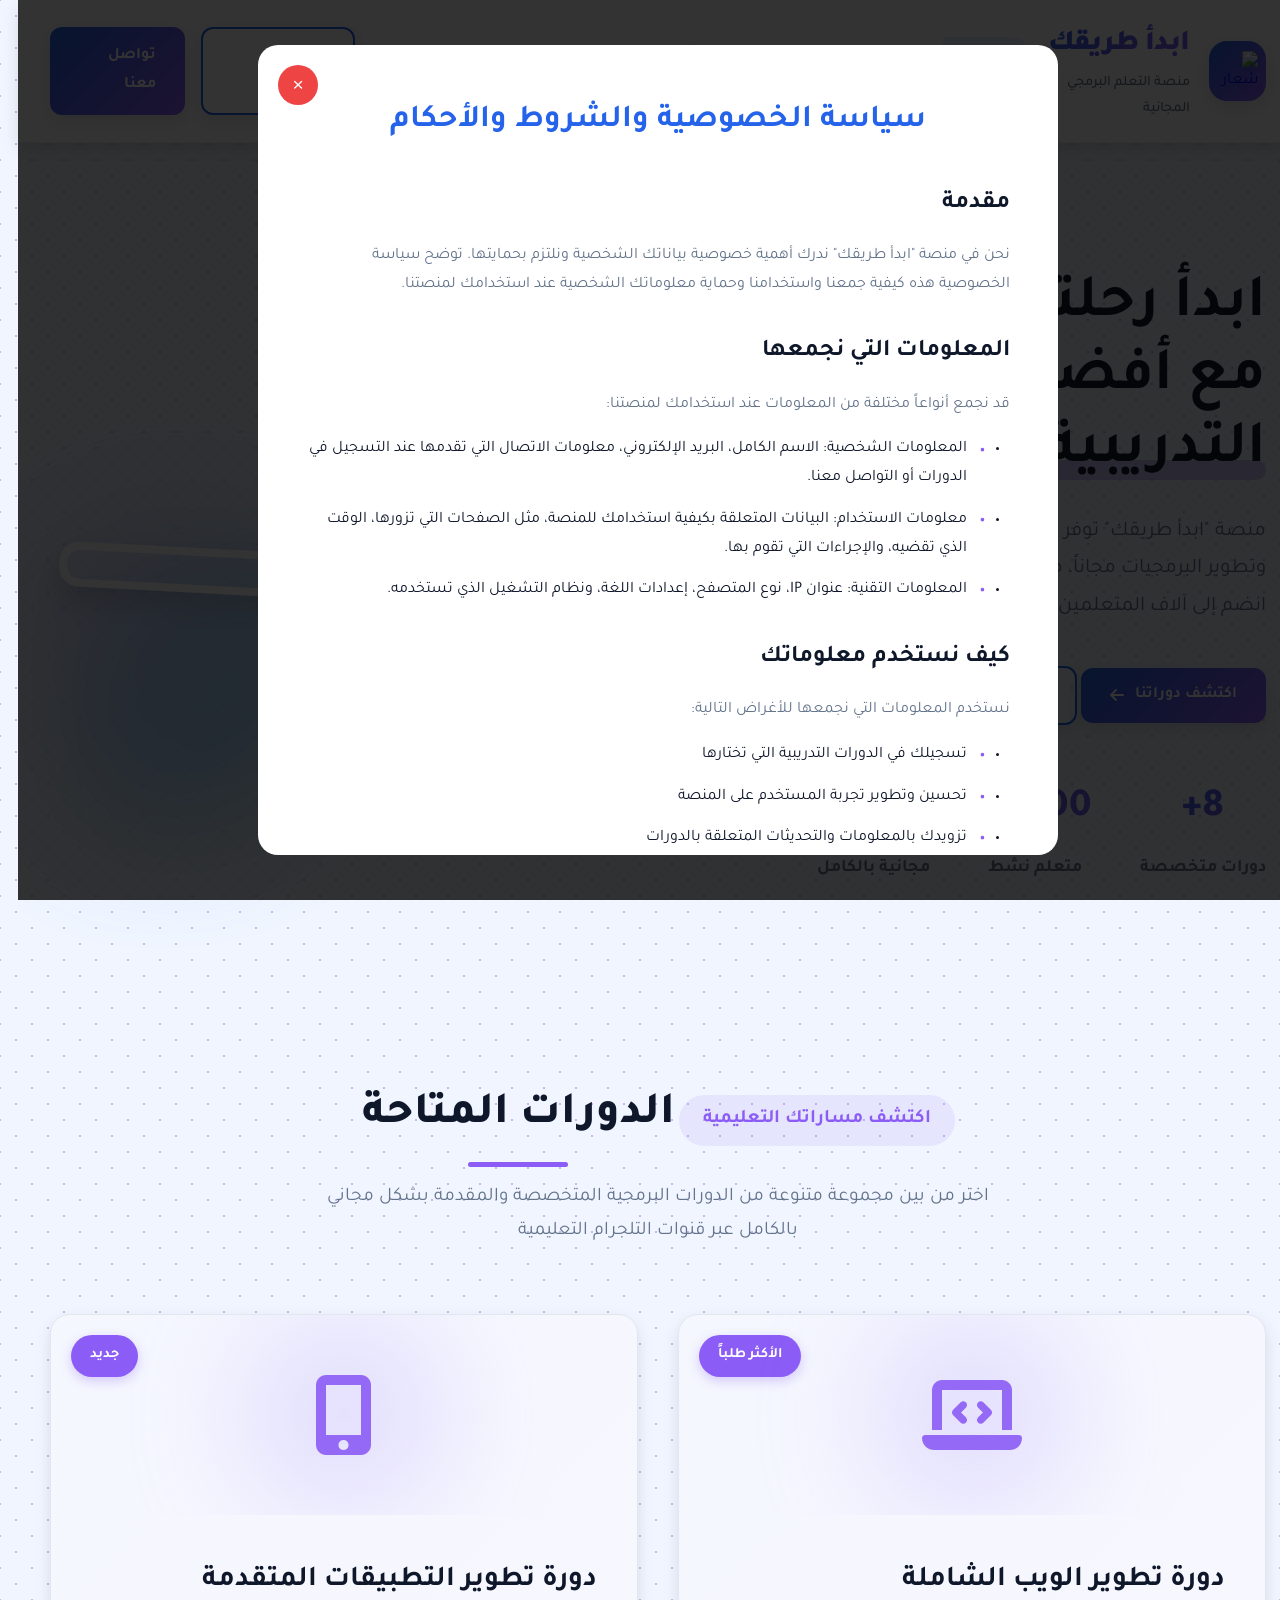
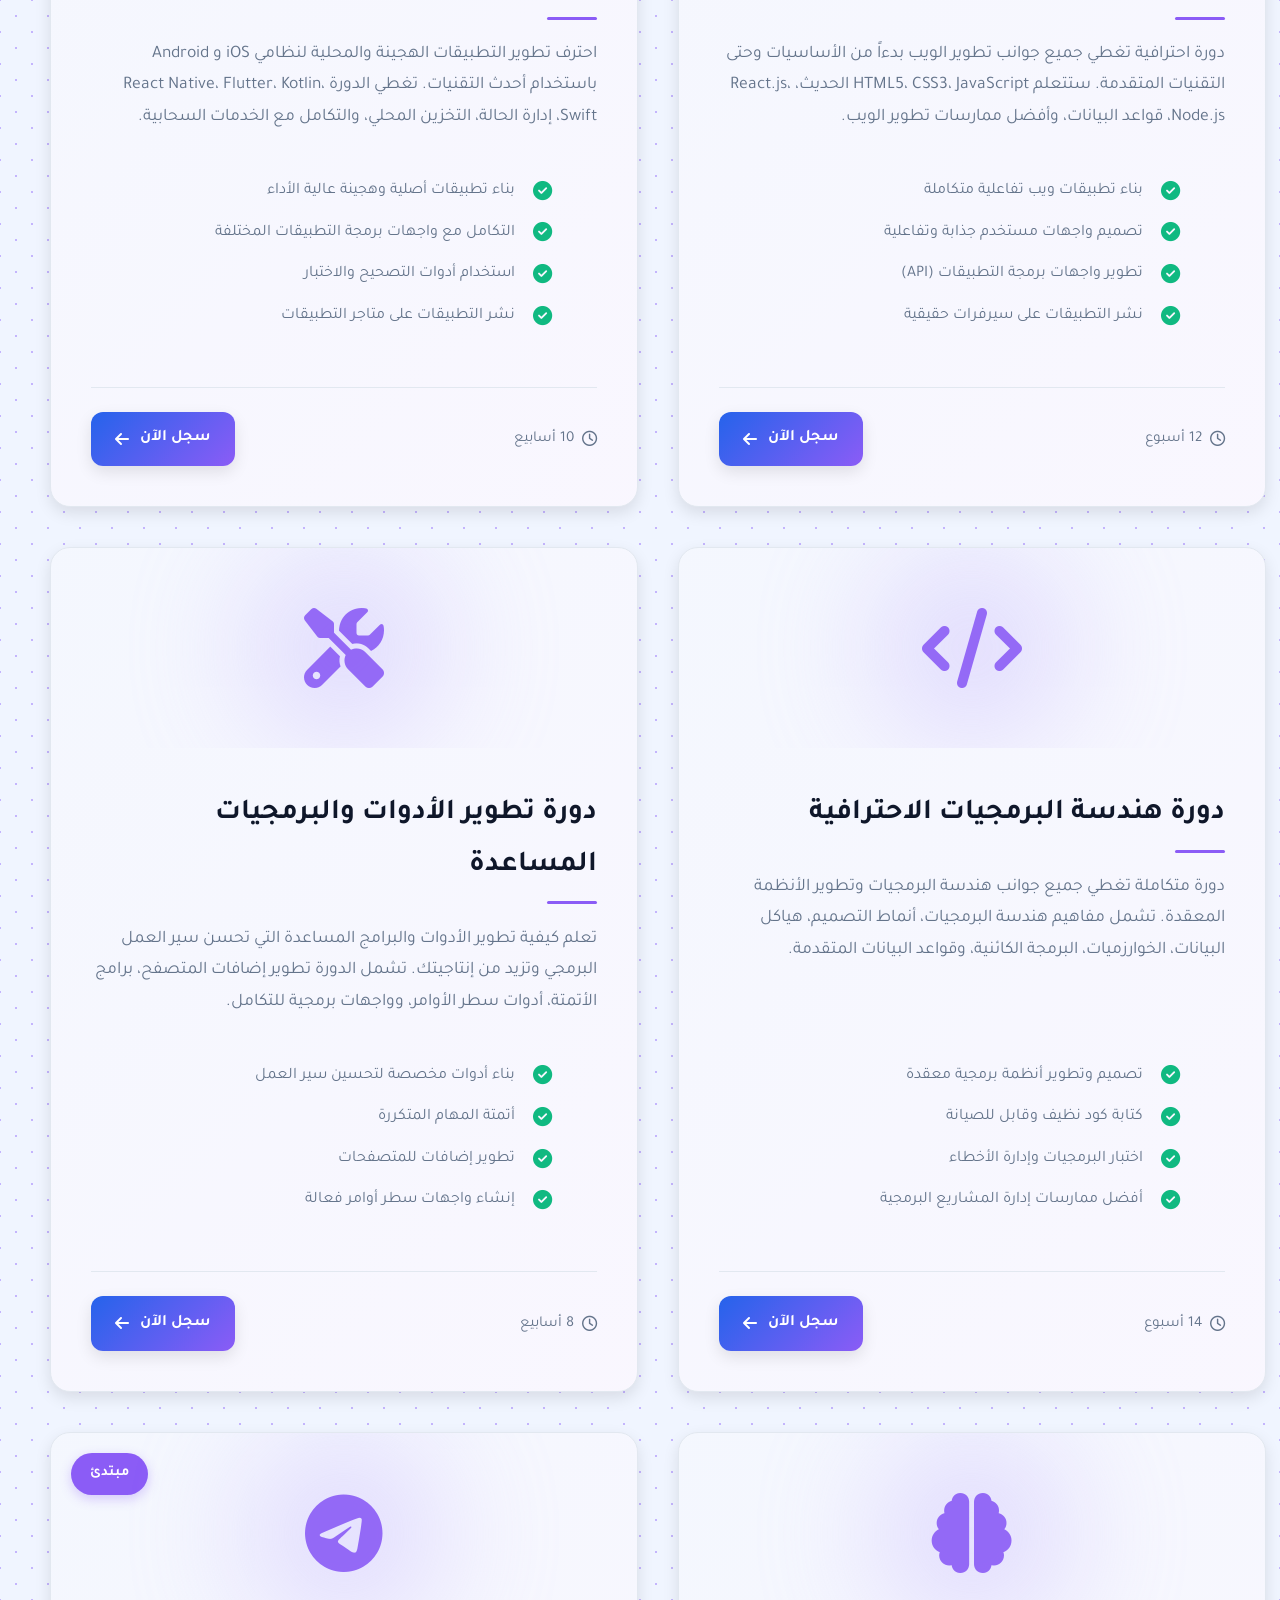
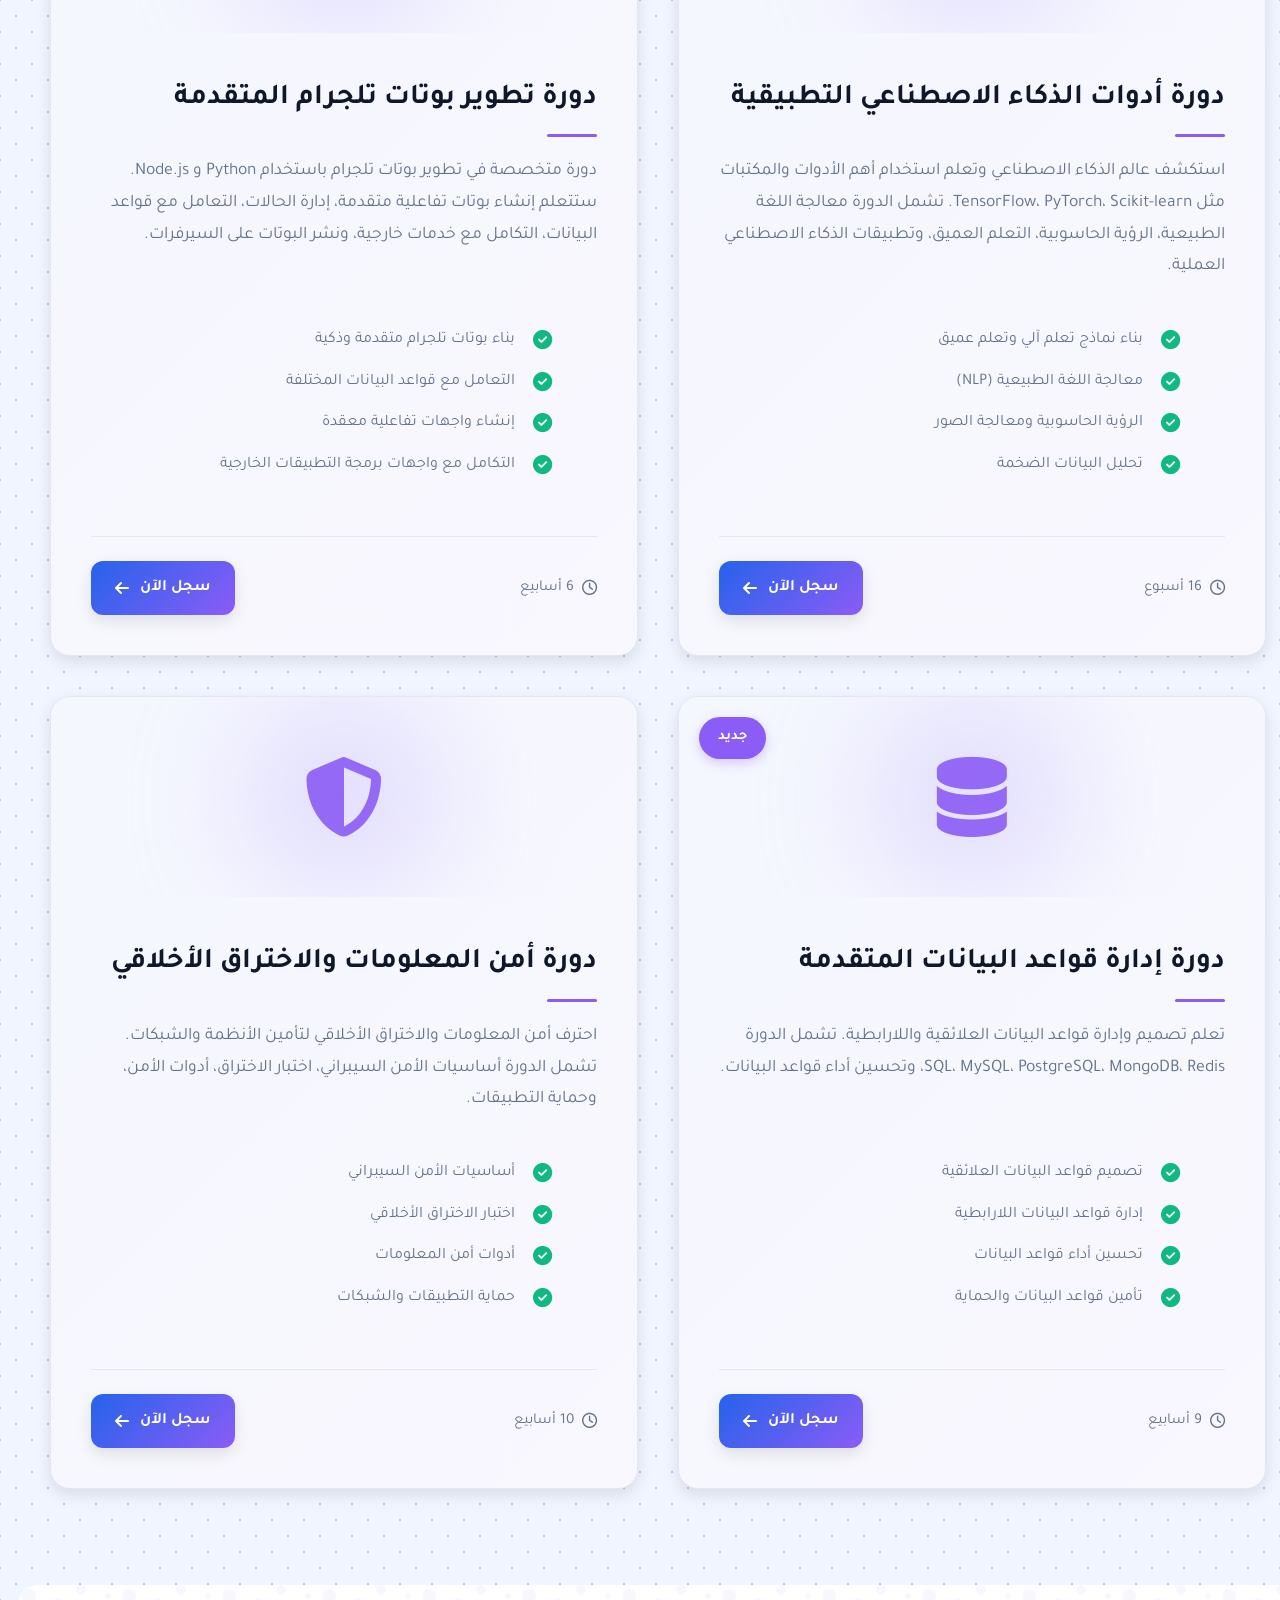
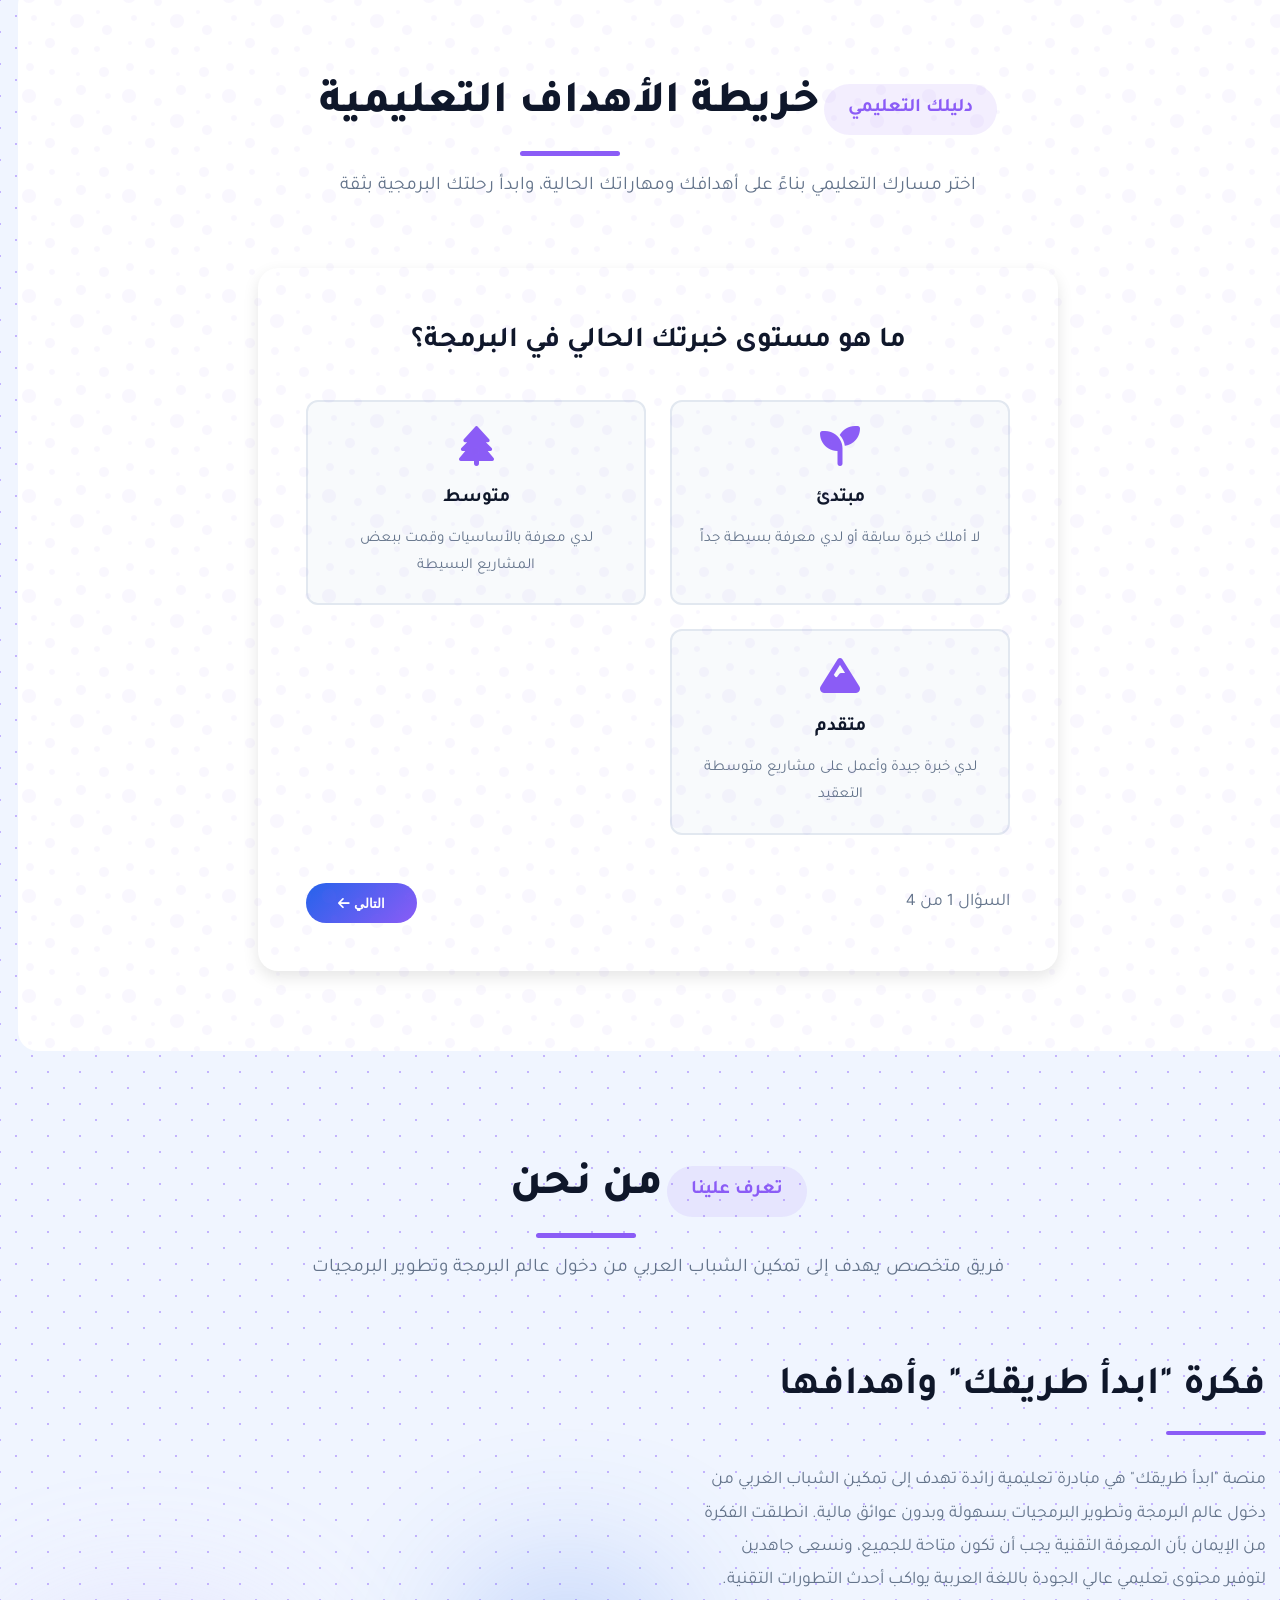
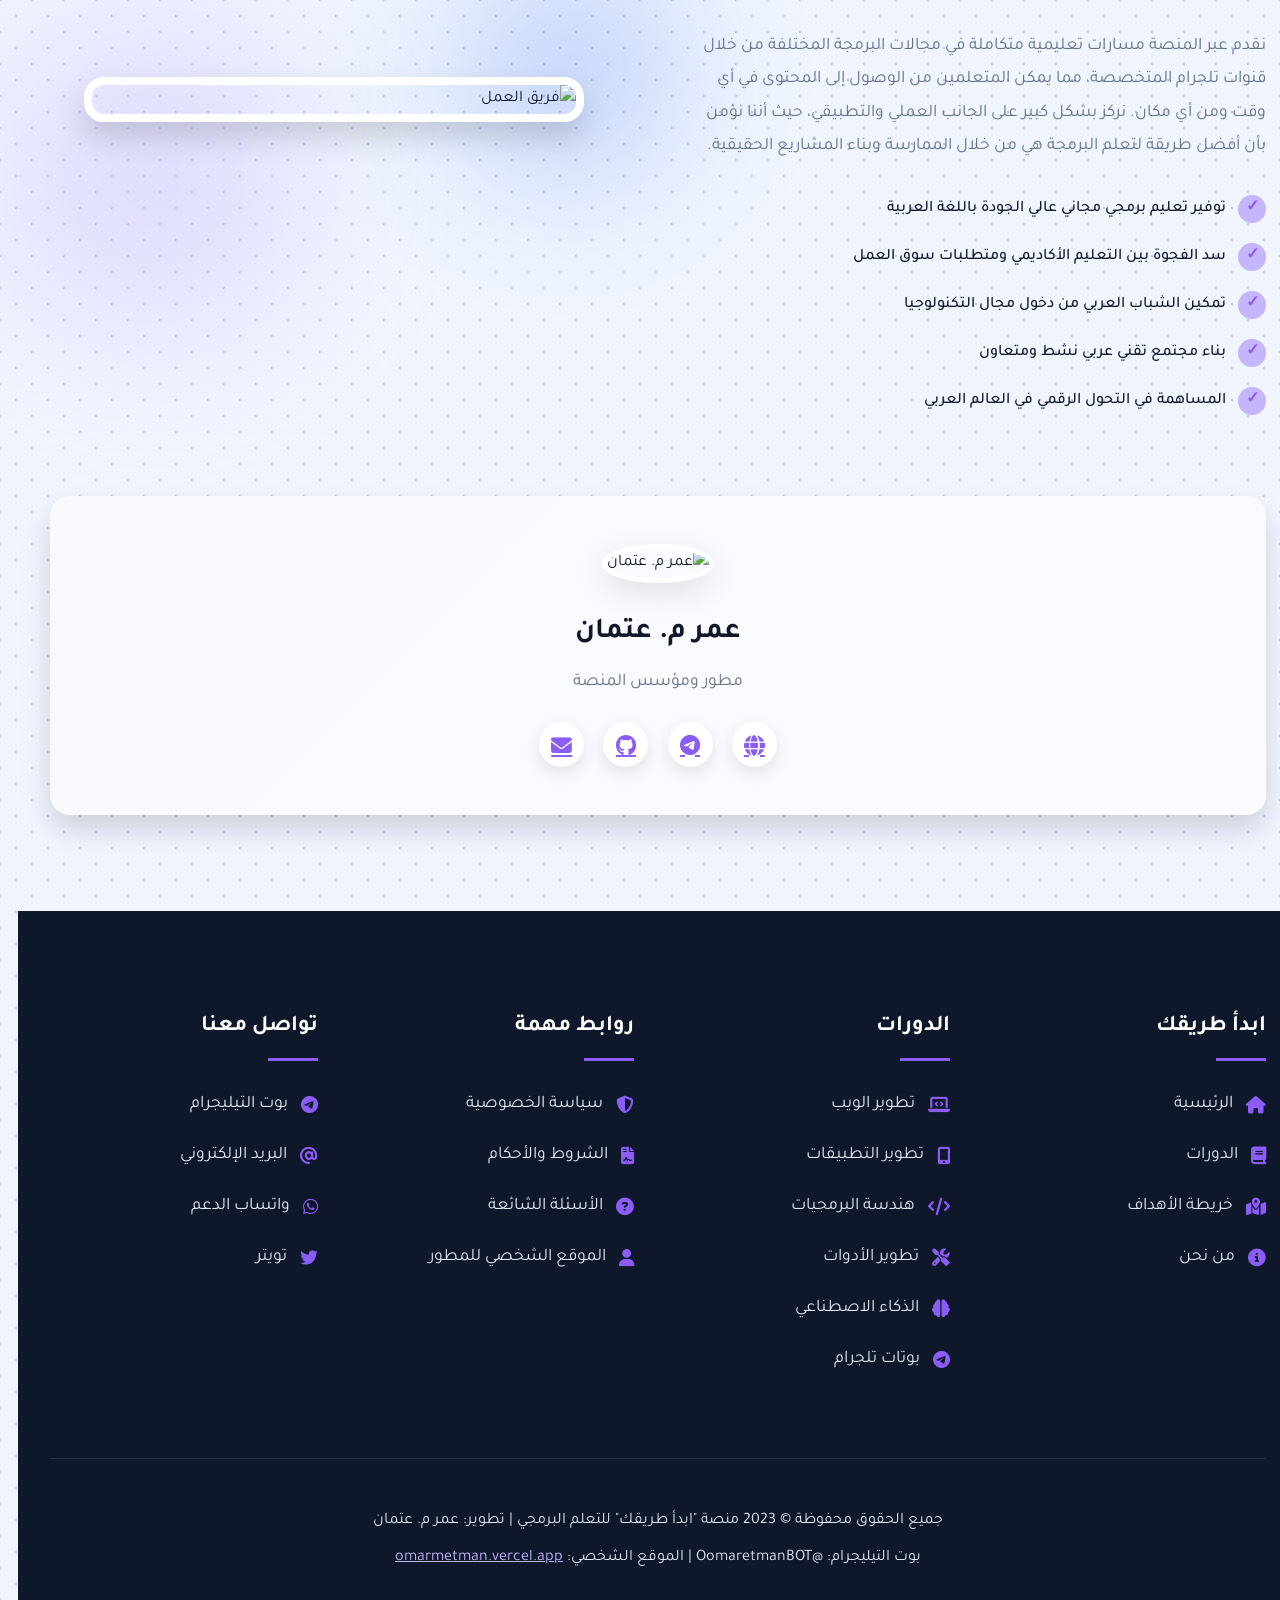
==== index.html @ ff77360b "Update index.html" ====
<!DOCTYPE html>
<html lang="ar" dir="rtl">
<head>
    <meta charset="UTF-8">
    <meta name="viewport" content="width=device-width, initial-scale=1.0">
    <title>ابدأ طريقك - منصة التعلم البرمجي الاحترافية</title>
    <link rel="stylesheet" href="https://cdnjs.cloudflare.com/ajax/libs/font-awesome/6.4.0/css/all.min.css">
    <link href="https://fonts.googleapis.com/css2?family=Tajawal:wght@300;400;500;700;800;900&display=swap" rel="stylesheet">
    <style>
        :root {
            --primary: #2563eb;
            --primary-dark: #1d4ed8;
            --secondary: #0ea5e9;
            --accent: #8b5cf6;
            --accent-light: #c4b5fd;
            --light: #f8fafc;
            --dark: #0f172a;
            --dark-light: #1e293b;
            --success: #10b981;
            --warning: #f59e0b;
            --danger: #ef4444;
            --gray: #64748b;
            --light-gray: #e2e8f0;
            --transition: all 0.4s cubic-bezier(0.175, 0.885, 0.32, 1.275);
            --shadow: 0 6px 16px rgba(0, 0, 0, 0.1);
            --shadow-lg: 0 15px 30px rgba(0, 0, 0, 0.15);
            --rounded: 20px;
            --rounded-sm: 12px;
            --gradient: linear-gradient(135deg, var(--primary), var(--accent));
            --gradient-light: linear-gradient(135deg, var(--accent-light), var(--secondary));
        }
        
        * {
            margin: 0;
            padding: 0;
            box-sizing: border-box;
        }
        
        body {
            font-family: 'Tajawal', sans-serif;
            background-color: #f0f5ff;
            background-image: radial-gradient(#c4b5fd 0.8px, transparent 0.8px), radial-gradient(#c4b5fd 0.8px, #f0f5ff 0.8px);
            background-size: 32px 32px;
            background-position: 0 0, 16px 16px;
            color: var(--dark);
            line-height: 1.8;
            overflow-x: hidden;
        }
        
        .container {
            width: 100%;
            max-width: 1400px;
            margin: 0 auto;
            padding: 0 2rem;
        }
        
        /* Header Styles */
        header {
            background: rgba(255, 255, 255, 0.95);
            backdrop-filter: blur(10px);
            color: var(--dark);
            padding: 1.2rem 0;
            position: sticky;
            top: 0;
            z-index: 1000;
            box-shadow: var(--shadow);
            border-bottom: 1px solid rgba(0, 0, 0, 0.05);
        }
        
        .header-container {
            display: flex;
            justify-content: space-between;
            align-items: center;
        }
        
        .logo {
            display: flex;
            align-items: center;
            gap: 1.2rem;
            text-decoration: none;
        }
        
        .logo-image {
            width: 60px;
            height: 60px;
            border-radius: 18px;
            background: var(--gradient);
            display: flex;
            align-items: center;
            justify-content: center;
            box-shadow: var(--shadow);
        }
        
        .logo-image img {
            width: 40px;
            height: 40px;
            object-fit: contain;
            filter: drop-shadow(0 2px 4px rgba(0,0,0,0.1));
        }
        
        .logo-text {
            display: flex;
            flex-direction: column;
        }
        
        .logo h1 {
            font-size: 1.8rem;
            font-weight: 900;
            background: var(--gradient);
            -webkit-background-clip: text;
            -webkit-text-fill-color: transparent;
            letter-spacing: -0.5px;
        }
        
        .logo span {
            font-size: 0.9rem;
            color: var(--gray);
            font-weight: 500;
        }
        
        nav ul {
            display: flex;
            list-style: none;
            gap: 2.5rem;
        }
        
        nav a {
            color: var(--dark);
            text-decoration: none;
            font-weight: 600;
            font-size: 1.1rem;
            transition: var(--transition);
            padding: 0.6rem 1rem;
            position: relative;
            border-radius: var(--rounded-sm);
        }
        
        nav a:hover, nav a.active {
            color: var(--primary);
            background: rgba(37, 99, 235, 0.08);
        }
        
        nav a::after {
            content: '';
            position: absolute;
            bottom: 0;
            right: 50%;
            transform: translateX(50%);
            width: 0;
            height: 3px;
            background: var(--accent);
            transition: var(--transition);
            border-radius: 10px;
        }
        
        nav a:hover::after, nav a.active::after {
            width: 80%;
        }
        
        .header-buttons {
            display: flex;
            gap: 1rem;
        }
        
        .btn {
            display: inline-flex;
            align-items: center;
            justify-content: center;
            padding: 0.8rem 1.8rem;
            border-radius: var(--rounded-sm);
            font-weight: 700;
            font-size: 1rem;
            transition: var(--transition);
            text-decoration: none;
            gap: 0.7rem;
            cursor: pointer;
            border: none;
            box-shadow: var(--shadow);
        }
        
        .btn-primary {
            background: var(--gradient);
            color: white;
        }
        
        .btn-primary:hover {
            transform: translateY(-3px);
            box-shadow: var(--shadow-lg);
        }
        
        .btn-outline {
            background: transparent;
            color: var(--primary);
            border: 2px solid var(--primary);
        }
        
        .btn-outline:hover {
            background: rgba(37, 99, 235, 0.1);
            transform: translateY(-3px);
        }
        
        .mobile-menu-btn {
            display: none;
            background: none;
            border: none;
            color: var(--dark);
            font-size: 1.8rem;
            cursor: pointer;
            padding: 0.5rem;
        }
        
        /* Hero Section */
        .hero {
            padding: 8rem 0 6rem;
            position: relative;
            overflow: hidden;
        }
        
        .hero-container {
            display: flex;
            align-items: center;
            gap: 5rem;
            position: relative;
            z-index: 2;
        }
        
        .hero-content {
            flex: 1;
        }
        
        .hero-image {
            flex: 1;
            display: flex;
            justify-content: center;
            position: relative;
        }
        
        .hero-image-main {
            width: 100%;
            max-width: 550px;
            border-radius: var(--rounded);
            box-shadow: var(--shadow-lg);
            transform: rotate(3deg);
            border: 8px solid white;
            position: relative;
            z-index: 2;
        }
        
        .hero-image::before {
            content: '';
            position: absolute;
            width: 300px;
            height: 300px;
            background: var(--gradient-light);
            border-radius: 35% 65% 70% 30% / 30% 30% 70% 70%;
            top: -30px;
            left: 0;
            opacity: 0.5;
            filter: blur(60px);
            z-index: 1;
        }
        
        .hero-image::after {
            content: '';
            position: absolute;
            width: 250px;
            height: 250px;
            background: var(--accent-light);
            border-radius: 63% 37% 54% 46% / 55% 48% 52% 45%;
            bottom: -20px;
            right: 0;
            opacity: 0.4;
            filter: blur(60px);
            z-index: 1;
        }
        
        .hero h1 {
            font-size: 3.8rem;
            line-height: 1.2;
            margin-bottom: 1.5rem;
            color: var(--dark);
            position: relative;
        }
        
        .hero h1 span {
            position: relative;
            z-index: 2;
        }
        
        .hero h1::after {
            content: '';
            position: absolute;
            bottom: 10px;
            right: 0;
            width: 280px;
            height: 20px;
            background: var(--accent-light);
            opacity: 0.7;
            z-index: 1;
            border-radius: 10px;
        }
        
        .hero p {
            font-size: 1.3rem;
            margin-bottom: 2.5rem;
            color: var(--gray);
            max-width: 600px;
            line-height: 1.8;
        }
        
        .hero-stats {
            display: flex;
            gap: 3rem;
            margin-top: 3rem;
        }
        
        .stat-item {
            text-align: center;
        }
        
        .stat-value {
            font-size: 2.5rem;
            font-weight: 800;
            background: var(--gradient);
            -webkit-background-clip: text;
            -webkit-text-fill-color: transparent;
            margin-bottom: 0.5rem;
        }
        
        .stat-label {
            font-size: 1.1rem;
            color: var(--gray);
            font-weight: 600;
        }
        
        /* Courses Section */
        .section {
            padding: 6rem 0;
        }
        
        .section-header {
            text-align: center;
            margin-bottom: 4rem;
            position: relative;
        }
        
        .section-subtitle {
            font-size: 1.2rem;
            color: var(--accent);
            font-weight: 700;
            margin-bottom: 1rem;
            display: inline-block;
            background: rgba(139, 92, 246, 0.1);
            padding: 0.5rem 1.5rem;
            border-radius: 50px;
        }
        
        .section-title {
            font-size: 2.8rem;
            color: var(--dark);
            font-weight: 800;
            margin-bottom: 1.5rem;
            position: relative;
            display: inline-block;
        }
        
        .section-title::after {
            content: '';
            position: absolute;
            bottom: -10px;
            right: 50%;
            transform: translateX(50%);
            width: 100px;
            height: 5px;
            background: var(--accent);
            border-radius: 5px;
        }
        
        .section-description {
            font-size: 1.2rem;
            color: var(--gray);
            max-width: 700px;
            margin: 0 auto;
            line-height: 1.8;
        }
        
        .courses-grid {
            display: grid;
            grid-template-columns: repeat(auto-fill, minmax(380px, 1fr));
            gap: 2.5rem;
        }
        
        .course-card {
            background: white;
            border-radius: var(--rounded);
            overflow: hidden;
            box-shadow: var(--shadow);
            transition: var(--transition);
            display: flex;
            flex-direction: column;
            position: relative;
            border: 1px solid var(--light-gray);
            transform: translateY(0);
        }
        
        .course-card:hover {
            transform: translateY(-15px);
            box-shadow: var(--shadow-lg);
        }
        
        .course-card::before {
            content: '';
            position: absolute;
            top: 0;
            right: 0;
            width: 100%;
            height: 100%;
            background: var(--gradient);
            opacity: 0.05;
            z-index: 1;
        }
        
        .course-badge {
            position: absolute;
            top: 20px;
            left: 20px;
            background: var(--accent);
            color: white;
            padding: 0.5rem 1.2rem;
            border-radius: 50px;
            font-weight: 700;
            font-size: 0.9rem;
            z-index: 2;
            box-shadow: 0 4px 12px rgba(139, 92, 246, 0.3);
        }
        
        .course-icon {
            height: 200px;
            display: flex;
            align-items: center;
            justify-content: center;
            position: relative;
            overflow: hidden;
            z-index: 2;
        }
        
        .course-icon i {
            font-size: 5rem;
            color: var(--accent);
            opacity: 0.9;
            z-index: 2;
        }
        
        .course-icon::after {
            content: '';
            position: absolute;
            width: 200px;
            height: 200px;
            background: var(--accent-light);
            border-radius: 50%;
            filter: blur(60px);
            opacity: 0.4;
            z-index: 1;
        }
        
        .course-content {
            padding: 2.5rem;
            flex-grow: 1;
            display: flex;
            flex-direction: column;
            position: relative;
            z-index: 2;
        }
        
        .course-content h3 {
            font-size: 1.8rem;
            margin-bottom: 1.2rem;
            color: var(--dark);
            position: relative;
            padding-bottom: 0.8rem;
        }
        
        .course-content h3::after {
            content: '';
            position: absolute;
            bottom: 0;
            right: 0;
            width: 50px;
            height: 3px;
            background: var(--accent);
            border-radius: 2px;
        }
        
        .course-content p {
            color: var(--gray);
            margin-bottom: 1.5rem;
            flex-grow: 1;
            font-size: 1.1rem;
            line-height: 1.8;
        }
        
        .course-features {
            margin: 1.2rem 0;
            padding-right: 1rem;
            list-style: none;
        }
        
        .course-features li {
            margin-bottom: 0.8rem;
            position: relative;
            padding-right: 1.8rem;
            color: var(--gray);
            display: flex;
            align-items: center;
            gap: 0.8rem;
        }
        
        .course-features li i {
            color: var(--success);
            font-size: 1.2rem;
            min-width: 24px;
        }
        
        .course-footer {
            display: flex;
            justify-content: space-between;
            align-items: center;
            margin-top: 1.5rem;
            padding-top: 1.5rem;
            border-top: 1px solid var(--light-gray);
        }
        
        .course-duration {
            display: flex;
            align-items: center;
            gap: 0.5rem;
            font-size: 0.95rem;
            color: var(--gray);
        }
        
        .course-btn {
            display: inline-flex;
            align-items: center;
            gap: 0.7rem;
            background: var(--gradient);
            color: white;
            padding: 0.8rem 1.5rem;
            border-radius: var(--rounded-sm);
            text-decoration: none;
            font-weight: 700;
            transition: var(--transition);
            box-shadow: var(--shadow);
        }
        
        .course-btn:hover {
            transform: translateY(-3px);
            box-shadow: var(--shadow-lg);
        }
        
        /* Goal Map Section */
        .goal-map {
            background: white;
            border-radius: var(--rounded);
            padding: 5rem 0;
            position: relative;
            overflow: hidden;
        }
        
        .goal-map::before {
            content: '';
            position: absolute;
            top: 0;
            right: 0;
            width: 100%;
            height: 100%;
            background: url("data:image/svg+xml,%3Csvg width='100' height='100' viewBox='0 0 100 100' xmlns='http://www.w3.org/2000/svg'%3E%3Cpath d='M11 18c3.866 0 7-3.134 7-7s-3.134-7-7-7-7 3.134-7 7 3.134 7 7 7zm48 25c3.866 0 7-3.134 7-7s-3.134-7-7-7-7 3.134-7 7 3.134 7 7 7zm-43-7c1.657 0 3-1.343 3-3s-1.343-3-3-3-3 1.343-3 3 1.343 3 3 3zm63 31c1.657 0 3-1.343 3-3s-1.343-3-3-3-3 1.343-3 3 1.343 3 3 3zM34 90c1.657 0 3-1.343 3-3s-1.343-3-3-3-3 1.343-3 3 1.343 3 3 3zm56-76c1.657 0 3-1.343 3-3s-1.343-3-3-3-3 1.343-3 3 1.343 3 3 3zM12 86c2.21 0 4-1.79 4-4s-1.79-4-4-4-4 1.79-4 4 1.79 4 4 4zm28-65c2.21 0 4-1.79 4-4s-1.79-4-4-4-4 1.79-4 4 1.79 4 4 4zm23-11c2.76 0 5-2.24 5-5s-2.24-5-5-5-5 2.24-5 5 2.24 5 5 5zm-6 60c2.21 0 4-1.79 4-4s-1.79-4-4-4-4 1.79-4 4 1.79 4 4 4zm29 22c2.76 0 5-2.24 5-5s-2.24-5-5-5-5 2.24-5 5 2.24 5 5 5zM32 63c2.76 0 5-2.24 5-5s-2.24-5-5-5-5 2.24-5 5 2.24 5 5 5zm57-13c2.76 0 5-2.24 5-5s-2.24-5-5-5-5 2.24-5 5 2.24 5 5 5zm-9-21c1.105 0 2-.895 2-2s-.895-2-2-2-2 .895-2 2 .895 2 2 2zM60 91c1.105 0 2-.895 2-2s-.895-2-2-2-2 .895-2 2 .895 2 2 2zM35 41c1.105 0 2-.895 2-2s-.895-2-2-2-2 .895-2 2 .895 2 2 2zM12 60c1.105 0 2-.895 2-2s-.895-2-2-2-2 .895-2 2 .895 2 2 2z' fill='%238b5cf6' fill-opacity='0.05' fill-rule='evenodd'/%3E%3C/svg%3E");
        }
        
        .map-container {
            position: relative;
            z-index: 2;
        }
        
        .map-steps {
            display: flex;
            flex-wrap: wrap;
            justify-content: center;
            gap: 2.5rem;
            margin-top: 3rem;
        }
        
        .map-step {
            background: white;
            border-radius: var(--rounded);
            padding: 2.5rem;
            width: calc(33.333% - 2.5rem);
            min-width: 300px;
            box-shadow: var(--shadow);
            border-top: 5px solid var(--accent);
            transition: var(--transition);
            position: relative;
            overflow: hidden;
        }
        
        .map-step:hover {
            transform: translateY(-10px);
            box-shadow: var(--shadow-lg);
        }
        
        .step-number {
            display: inline-flex;
            align-items: center;
            justify-content: center;
            width: 50px;
            height: 50px;
            background: var(--gradient);
            color: white;
            border-radius: 50%;
            text-align: center;
            font-weight: 800;
            font-size: 1.5rem;
            margin-bottom: 1.5rem;
            box-shadow: 0 6px 16px rgba(139, 92, 246, 0.3);
        }
        
        .map-step h3 {
            font-size: 1.5rem;
            margin-bottom: 1.2rem;
            color: var(--dark);
        }
        
        .map-step p {
            color: var(--gray);
            line-height: 1.8;
            font-size: 1.05rem;
        }
        
        .map-step::before {
            content: '';
            position: absolute;
            top: 0;
            right: 0;
            width: 100%;
            height: 100%;
            background: var(--gradient);
            opacity: 0.03;
            z-index: -1;
        }
        
        .map-action {
            text-align: center;
            margin-top: 4rem;
        }
        
        /* About Section */
        .about-container {
            display: flex;
            gap: 5rem;
            align-items: center;
        }
        
        .about-content {
            flex: 1;
        }
        
        .about-image {
            flex: 1;
            position: relative;
            display: flex;
            justify-content: center;
        }
        
        .about-image img {
            width: 100%;
            max-width: 500px;
            border-radius: var(--rounded);
            box-shadow: var(--shadow-lg);
            border: 8px solid white;
        }
        
        .about-image::before {
            content: '';
            position: absolute;
            width: 300px;
            height: 300px;
            background: var(--accent-light);
            border-radius: 50%;
            filter: blur(80px);
            opacity: 0.4;
            z-index: -1;
            top: -50px;
            left: -50px;
        }
        
        .about-image::after {
            content: '';
            position: absolute;
            width: 200px;
            height: 200px;
            background: var(--primary);
            border-radius: 50%;
            filter: blur(80px);
            opacity: 0.3;
            z-index: -1;
            bottom: -50px;
            right: -50px;
        }
        
        .about-title {
            font-size: 2.5rem;
            margin-bottom: 1.8rem;
            color: var(--dark);
            position: relative;
            padding-bottom: 0.8rem;
        }
        
        .about-title::after {
            content: '';
            position: absolute;
            bottom: 0;
            right: 0;
            width: 100px;
            height: 4px;
            background: var(--accent);
            border-radius: 2px;
        }
        
        .about-text {
            color: var(--gray);
            line-height: 1.9;
            font-size: 1.1rem;
            margin-bottom: 2rem;
        }
        
        .about-features {
            list-style: none;
            margin: 2rem 0;
        }
        
        .about-features li {
            margin-bottom: 1.2rem;
            padding-right: 2.5rem;
            position: relative;
            font-weight: 500;
            color: var(--dark);
        }
        
        .about-features li::before {
            content: '✓';
            position: absolute;
            right: 0;
            top: 0;
            width: 28px;
            height: 28px;
            background: var(--accent-light);
            color: var(--accent);
            border-radius: 50%;
            display: flex;
            align-items: center;
            justify-content: center;
            font-weight: 800;
        }
        
        .developer-card {
            background: white;
            border-radius: var(--rounded);
            padding: 3rem;
            text-align: center;
            box-shadow: var(--shadow-lg);
            margin-top: 3rem;
            position: relative;
            overflow: hidden;
        }
        
        .developer-card::before {
            content: '';
            position: absolute;
            top: 0;
            right: 0;
            width: 100%;
            height: 100%;
            background: var(--gradient);
            opacity: 0.03;
            z-index: 1;
        }
        
        .developer-image {
            width: 150px;
            height: 150px;
            border-radius: 50%;
            object-fit: cover;
            border: 5px solid white;
            margin: 0 auto 1.5rem;
            position: relative;
            z-index: 2;
            box-shadow: 0 10px 30px rgba(0, 0, 0, 0.1);
        }
        
        .developer-card h3 {
            font-size: 1.8rem;
            margin-bottom: 0.5rem;
            position: relative;
            z-index: 2;
            color: var(--dark);
        }
        
        .developer-card p {
            margin-bottom: 1.5rem;
            color: var(--gray);
            position: relative;
            z-index: 2;
            font-size: 1.1rem;
        }
        
        .social-links {
            display: flex;
            justify-content: center;
            gap: 1.2rem;
            position: relative;
            z-index: 2;
        }
        
        .social-links a {
            display: flex;
            align-items: center;
            justify-content: center;
            width: 45px;
            height: 45px;
            background: white;
            color: var(--accent);
            font-size: 1.3rem;
            transition: var(--transition);
            border-radius: 50%;
            box-shadow: var(--shadow);
        }
        
        .social-links a:hover {
            background: var(--accent);
            color: white;
            transform: translateY(-5px);
        }
        
        /* Footer */
        footer {
            background: var(--dark);
            color: white;
            padding: 6rem 0 3rem;
            position: relative;
            overflow: hidden;
        }
        
        .footer-grid {
            display: grid;
            grid-template-columns: repeat(4, 1fr);
            gap: 3rem;
            margin-bottom: 4rem;
            position: relative;
            z-index: 2;
        }
        
        .footer-col h4 {
            font-size: 1.4rem;
            margin-bottom: 1.8rem;
            position: relative;
            padding-bottom: 0.8rem;
        }
        
        .footer-col h4::after {
            content: '';
            position: absolute;
            bottom: 0;
            right: 0;
            width: 50px;
            height: 3px;
            background-color: var(--accent);
        }
        
        .footer-links {
            list-style: none;
        }
        
        .footer-links li {
            margin-bottom: 1.2rem;
        }
        
        .footer-links a {
            color: var(--light-gray);
            text-decoration: none;
            transition: var(--transition);
            display: flex;
            align-items: center;
            gap: 0.8rem;
            font-size: 1.1rem;
        }
        
        .footer-links a:hover {
            color: var(--accent);
            transform: translateX(5px);
        }
        
        .footer-links a i {
            color: var(--accent);
            font-size: 1.1rem;
        }
        
        .footer-bottom {
            text-align: center;
            padding-top: 3rem;
            border-top: 1px solid rgba(255, 255, 255, 0.1);
            color: var(--light-gray);
            font-size: 1rem;
            position: relative;
            z-index: 2;
        }
        
        .footer-bottom p {
            margin-bottom: 0.5rem;
        }
        
        /* Mobile Menu */
        .mobile-menu {
            position: fixed;
            top: 0;
            right: -300px;
            width: 300px;
            height: 100vh;
            background: white;
            z-index: 2000;
            box-shadow: -5px 0 15px rgba(0,0,0,0.1);
            transition: var(--transition);
            padding: 2rem;
            overflow-y: auto;
        }
        
        .mobile-menu.active {
            right: 0;
        }
        
        .mobile-menu-header {
            display: flex;
            justify-content: space-between;
            align-items: center;
            margin-bottom: 2rem;
        }
        
        .close-menu {
            background: none;
            border: none;
            font-size: 1.5rem;
            color: var(--dark);
            cursor: pointer;
        }
        
        .mobile-nav {
            list-style: none;
        }
        
        .mobile-nav li {
            margin-bottom: 1.5rem;
        }
        
        .mobile-nav a {
            display: block;
            padding: 0.8rem 1rem;
            background: #f8fafc;
            border-radius: var(--rounded-sm);
            color: var(--dark);
            text-decoration: none;
            font-weight: 600;
            transition: var(--transition);
        }
        
        .mobile-nav a:hover {
            background: var(--accent-light);
            color: var(--accent);
        }
        
        .mobile-menu-overlay {
            position: fixed;
            top: 0;
            left: 0;
            width: 100%;
            height: 100%;
            background: rgba(0,0,0,0.5);
            z-index: 1999;
            display: none;
        }
        
        .mobile-menu-overlay.active {
            display: block;
        }
        
        /* Privacy Modal */
        .privacy-modal {
            position: fixed;
            top: 0;
            left: 0;
            width: 100%;
            height: 100%;
            background: rgba(0,0,0,0.8);
            z-index: 3000;
            display: flex;
            justify-content: center;
            align-items: center;
            padding: 2rem;
            display: none;
        }
        
        .privacy-modal.active {
            display: flex;
        }
        
        .privacy-content {
            background: white;
            border-radius: var(--rounded);
            max-width: 800px;
            width: 100%;
            max-height: 90vh;
            overflow-y: auto;
            padding: 3rem;
            position: relative;
        }
        
        .close-privacy {
            position: absolute;
            top: 20px;
            left: 20px;
            background: var(--danger);
            color: white;
            width: 40px;
            height: 40px;
            border-radius: 50%;
            display: flex;
            align-items: center;
            justify-content: center;
            font-size: 1.2rem;
            cursor: pointer;
            border: none;
        }
        
        .privacy-content h2 {
            font-size: 2rem;
            margin-bottom: 1.5rem;
            color: var(--primary);
            text-align: center;
        }
        
        .privacy-content h3 {
            font-size: 1.5rem;
            margin: 2rem 0 1rem;
            color: var(--dark);
        }
        
        .privacy-content p {
            margin-bottom: 1rem;
            line-height: 1.8;
            color: var(--gray);
        }
        
        .privacy-content ul {
            padding-right: 1.5rem;
            margin-bottom: 1.5rem;
        }
        
        .privacy-content li {
            margin-bottom: 0.8rem;
            position: relative;
            padding-right: 1.2rem;
        }
        
        .privacy-content li::before {
            content: '•';
            color: var(--accent);
            font-size: 1.5rem;
            position: absolute;
            right: 0;
            top: -0.3rem;
        }
        
        .accept-section {
            margin-top: 2rem;
            padding-top: 2rem;
            border-top: 1px solid var(--light-gray);
            text-align: center;
        }
        
        .accept-btn {
            background: var(--gradient);
            color: white;
            border: none;
            padding: 1rem 2.5rem;
            border-radius: 50px;
            font-weight: 700;
            font-size: 1.1rem;
            cursor: pointer;
            transition: var(--transition);
            box-shadow: var(--shadow);
        }
        
        .accept-btn:hover {
            transform: translateY(-3px);
            box-shadow: var(--shadow-lg);
        }
        
        /* Goal Quiz */
        .quiz-container {
            background: white;
            border-radius: var(--rounded);
            padding: 3rem;
            box-shadow: var(--shadow);
            max-width: 800px;
            margin: 0 auto;
        }
        
        .quiz-step {
            display: none;
        }
        
        .quiz-step.active {
            display: block;
        }
        
        .quiz-question {
            font-size: 1.8rem;
            margin-bottom: 2rem;
            color: var(--dark);
            text-align: center;
        }
        
        .quiz-options {
            display: grid;
            grid-template-columns: repeat(auto-fit, minmax(250px, 1fr));
            gap: 1.5rem;
            margin-bottom: 3rem;
        }
        
        .quiz-option {
            background: #f8fafc;
            border: 2px solid var(--light-gray);
            border-radius: var(--rounded-sm);
            padding: 1.5rem;
            cursor: pointer;
            transition: var(--transition);
            text-align: center;
        }
        
        .quiz-option:hover {
            border-color: var(--accent);
            transform: translateY(-5px);
        }
        
        .quiz-option.selected {
            background: rgba(139, 92, 246, 0.1);
            border-color: var(--accent);
            box-shadow: 0 5px 15px rgba(139, 92, 246, 0.2);
        }
        
        .quiz-option i {
            font-size: 2.5rem;
            color: var(--accent);
            margin-bottom: 1rem;
        }
        
        .quiz-option h4 {
            font-size: 1.2rem;
            margin-bottom: 0.5rem;
            color: var(--dark);
        }
        
        .quiz-option p {
            color: var(--gray);
            font-size: 0.95rem;
        }
        
        .quiz-navigation {
            display: flex;
            justify-content: space-between;
            align-items: center;
        }
        
        .quiz-progress {
            font-size: 1.1rem;
            color: var(--gray);
        }
        
        .quiz-btn {
            background: var(--gradient);
            color: white;
            border: none;
            padding: 0.8rem 2rem;
            border-radius: 50px;
            font-weight: 700;
            cursor: pointer;
            transition: var(--transition);
        }
        
        .quiz-btn:hover {
            transform: translateY(-3px);
            box-shadow: var(--shadow-lg);
        }
        
        .quiz-btn:disabled {
            background: var(--gray);
            cursor: not-allowed;
        }
        
        .quiz-results {
            text-align: center;
            padding: 2rem;
        }
        
        .quiz-results h3 {
            font-size: 2rem;
            margin-bottom: 1.5rem;
            color: var(--primary);
        }
        
        .recommended-course {
            background: white;
            border-radius: var(--rounded);
            padding: 2rem;
            box-shadow: var(--shadow);
            max-width: 600px;
            margin: 0 auto 2rem;
        }
        
        /* Responsive Design */
        @media (max-width: 1200px) {
            .hero-container, .about-container {
                flex-direction: column;
            }
            
            .hero-image, .about-image {
                margin-top: 4rem;
            }
            
            .map-step {
                width: calc(50% - 2.5rem);
            }
        }
        
        @media (max-width: 992px) {
            .footer-grid {
                grid-template-columns: repeat(2, 1fr);
            }
            
            nav ul {
                display: none;
            }
            
            .mobile-menu-btn {
                display: block;
            }
            
            .hero h1 {
                font-size: 3rem;
            }
        }
        
        @media (max-width: 768px) {
            .courses-grid {
                grid-template-columns: 1fr;
            }
            
            .map-step {
                width: 100%;
            }
            
            .hero-stats {
                flex-direction: column;
                gap: 1.5rem;
            }
            
            .section-title {
                font-size: 2.3rem;
            }
        }
        
        @media (max-width: 576px) {
            .footer-grid {
                grid-template-columns: 1fr;
            }
            
            .header-buttons {
                display: none;
            }
            
            .hero h1 {
                font-size: 2.5rem;
            }
            
            .hero h1::after {
                width: 200px;
            }
            
            .privacy-content {
                padding: 2rem 1.5rem;
            }
        }
    </style>
</head>
<body>
    <!-- Privacy Modal -->
    <div class="privacy-modal" id="privacyModal">
        <div class="privacy-content">
            <button class="close-privacy" id="closePrivacy">&times;</button>
            <h2>سياسة الخصوصية والشروط والأحكام</h2>
            
            <h3>مقدمة</h3>
            <p>نحن في منصة "ابدأ طريقك" ندرك أهمية خصوصية بياناتك الشخصية ونلتزم بحمايتها. توضح سياسة الخصوصية هذه كيفية جمعنا واستخدامنا وحماية معلوماتك الشخصية عند استخدامك لمنصتنا.</p>
            
            <h3>المعلومات التي نجمعها</h3>
            <p>قد نجمع أنواعاً مختلفة من المعلومات عند استخدامك لمنصتنا:</p>
            <ul>
                <li>المعلومات الشخصية: الاسم الكامل، البريد الإلكتروني، معلومات الاتصال التي تقدمها عند التسجيل في الدورات أو التواصل معنا.</li>
                <li>معلومات الاستخدام: البيانات المتعلقة بكيفية استخدامك للمنصة، مثل الصفحات التي تزورها، الوقت الذي تقضيه، والإجراءات التي تقوم بها.</li>
                <li>المعلومات التقنية: عنوان IP، نوع المتصفح، إعدادات اللغة، ونظام التشغيل الذي تستخدمه.</li>
            </ul>
            
            <h3>كيف نستخدم معلوماتك</h3>
            <p>نستخدم المعلومات التي نجمعها للأغراض التالية:</p>
            <ul>
                <li>تسجيلك في الدورات التدريبية التي تختارها</li>
                <li>تحسين وتطوير تجربة المستخدم على المنصة</li>
                <li>تزويدك بالمعلومات والتحديثات المتعلقة بالدورات</li>
                <li>الرد على استفساراتك ورسائلك</li>
                <li>تحليل استخدام المنصة لأغراض إحصائية وتحسين الخدمات</li>
                <li>منع الاحتيال وحماية أمن المنصة</li>
            </ul>
            
            <h3>الشروط والأحكام</h3>
            <p>باستخدامك لمنصة "ابدأ طريقك" للتعلم البرمجي، فإنك توافق على الالتزام بهذه الشروط والأحكام:</p>
            <ul>
                <li>جميع المحتويات مقدمة مجاناً ولا يجوز استخدامها لأغراض تجارية</li>
                <li>يحق للمنصة تحديث أو تعديل المحتوى في أي وقت دون إشعار مسبق</li>
                <li>يجب أن تكون المعلومات المقدمة في نماذج التسجيل صحيحة وكاملة</li>
                <li>يحق للمنصة إيقاف أو تعليق الحسابات المخالفة للشروط</li>
                <li>المسؤولية عن الاستخدام الصحيح للمحتوى تقع على المستخدم</li>
            </ul>
            
            <div class="accept-section">
                <p>بالضغط على الزر أدناه، فإنك توافق على سياسة الخصوصية والشروط والأحكام المذكورة أعلاه</p>
                <button class="accept-btn" id="acceptPrivacy">أوافق على الشروط</button>
            </div>
        </div>
    </div>

    <!-- Mobile Menu Overlay -->
    <div class="mobile-menu-overlay" id="mobileOverlay"></div>
    
    <!-- Mobile Menu -->
    <div class="mobile-menu" id="mobileMenu">
        <div class="mobile-menu-header">
            <div class="logo">
                <div class="logo-image">
                    <img src="https://i.postimg.cc/C5sgw6T5/Picsart-25-06-07-10-18-36-116.jpg" alt="شعار ابدأ طريقك">
                </div>
                <div class="logo-text">
                    <h1 style="font-size: 1.5rem;">ابدأ طريقك</h1>
                </div>
            </div>
            <button class="close-menu" id="closeMenu">&times;</button>
        </div>
        
        <ul class="mobile-nav">
            <li><a href="#home">الرئيسية</a></li>
            <li><a href="#courses">الدورات</a></li>
            <li><a href="#goal-map">خريطة الأهداف</a></li>
            <li><a href="#about">من نحن</a></li>
            <li><a href="#contact">تواصل معنا</a></li>
            <li><a href="#" id="showPrivacyMobile">الخصوصية والشروط</a></li>
        </ul>
    </div>

    <!-- Header -->
    <header>
        <div class="container header-container">
            <a href="#" class="logo">
                <div class="logo-image">
                    <img src="https://i.postimg.cc/C5sgw6T5/Picsart-25-06-07-10-18-36-116.jpg" alt="شعار ابدأ طريقك">
                </div>
                <div class="logo-text">
                    <h1>ابدأ طريقك</h1>
                    <span>منصة التعلم البرمجي المجانية</span>
                </div>
            </a>
            
            <nav>
                <ul>
                    <li><a href="#home" class="active">الرئيسية</a></li>
                    <li><a href="#courses">الدورات</a></li>
                    <li><a href="#goal-map">خريطة الأهداف</a></li>
                    <li><a href="#about">من نحن</a></li>
                    <li><a href="#contact">تواصل معنا</a></li>
                </ul>
                <button class="mobile-menu-btn" id="openMenu">
                    <i class="fas fa-bars"></i>
                </button>
            </nav>
            
            <div class="header-buttons">
                <a href="#courses" class="btn btn-outline">تصفح الدورات</a>
                <a href="#contact" class="btn btn-primary">تواصل معنا</a>
            </div>
        </div>
    </header>

    <!-- Hero Section -->
    <section class="hero" id="home">
        <div class="container hero-container">
            <div class="hero-content">
                <h1><span>ابدأ رحلتك البرمجية مع أفضل الدورات التدريبية</span></h1>
                <p>منصة "ابدأ طريقك" توفر لك مسارات تعليمية احترافية في البرمجة وتطوير البرمجيات مجاناً، مقدمة عبر قنوات التلجرام المتخصصة. انضم إلى آلاف المتعلمين وابدأ طريقك نحو احتراف البرمجة اليوم!</p>
                
                <div class="hero-buttons">
                    <a href="#courses" class="btn btn-primary">اكتشف دوراتنا <i class="fas fa-arrow-left"></i></a>
                    <a href="#goal-map" class="btn btn-outline">خريطة الأهداف</a>
                </div>
                
                <div class="hero-stats">
                    <div class="stat-item">
                        <div class="stat-value">8+</div>
                        <div class="stat-label">دورات متخصصة</div>
                    </div>
                    <div class="stat-item">
                        <div class="stat-value">7,500+</div>
                        <div class="stat-label">متعلم نشط</div>
                    </div>
                    <div class="stat-item">
                        <div class="stat-value">100%</div>
                        <div class="stat-label">مجانية بالكامل</div>
                    </div>
                </div>
            </div>
            
            <div class="hero-image">
                <img src="https://images.unsplash.com/photo-1555066931-4365d14bab8c?ixlib=rb-4.0.3&ixid=M3wxMjA3fDB8MHxwaG90by1wYWdlfHx8fGVufDB8fHx8fA%3D%3D&auto=format&fit=crop&w=1470&q=80" alt="متعلمي البرمجة" class="hero-image-main">
            </div>
        </div>
    </section>

    <!-- Courses Section -->
    <section class="section" id="courses">
        <div class="container">
            <div class="section-header">
                <div class="section-subtitle">اكتشف مساراتك التعليمية</div>
                <h2 class="section-title">الدورات المتاحة</h2>
                <p class="section-description">اختر من بين مجموعة متنوعة من الدورات البرمجية المتخصصة والمقدمة بشكل مجاني بالكامل عبر قنوات التلجرام التعليمية</p>
            </div>
            
            <div class="courses-grid">
                <!-- Course 1 -->
                <div class="course-card">
                    <div class="course-badge">الأكثر طلباً</div>
                    <div class="course-icon">
                        <i class="fas fa-laptop-code"></i>
                    </div>
                    <div class="course-content">
                        <h3>دورة تطوير الويب الشاملة</h3>
                        <p>دورة احترافية تغطي جميع جوانب تطوير الويب بدءاً من الأساسيات وحتى التقنيات المتقدمة. ستتعلم HTML5، CSS3، JavaScript الحديث، React.js، Node.js، قواعد البيانات، وأفضل ممارسات تطوير الويب.</p>
                        
                        <ul class="course-features">
                            <li><i class="fas fa-check-circle"></i> بناء تطبيقات ويب تفاعلية متكاملة</li>
                            <li><i class="fas fa-check-circle"></i> تصميم واجهات مستخدم جذابة وتفاعلية</li>
                            <li><i class="fas fa-check-circle"></i> تطوير واجهات برمجة التطبيقات (API)</li>
                            <li><i class="fas fa-check-circle"></i> نشر التطبيقات على سيرفرات حقيقية</li>
                        </ul>
                        
                        <div class="course-footer">
                            <div class="course-duration">
                                <i class="far fa-clock"></i> 12 أسبوع
                            </div>
                            <a href="#" class="course-btn">سجل الآن <i class="fas fa-arrow-left"></i></a>
                        </div>
                    </div>
                </div>
                
                <!-- Course 2 -->
                <div class="course-card">
                    <div class="course-badge">جديد</div>
                    <div class="course-icon">
                        <i class="fas fa-mobile-alt"></i>
                    </div>
                    <div class="course-content">
                        <h3>دورة تطوير التطبيقات المتقدمة</h3>
                        <p>احترف تطوير التطبيقات الهجينة والمحلية لنظامي iOS و Android باستخدام أحدث التقنيات. تغطي الدورة React Native، Flutter، Kotlin، Swift، إدارة الحالة، التخزين المحلي، والتكامل مع الخدمات السحابية.</p>
                        
                        <ul class="course-features">
                            <li><i class="fas fa-check-circle"></i> بناء تطبيقات أصلية وهجينة عالية الأداء</li>
                            <li><i class="fas fa-check-circle"></i> التكامل مع واجهات برمجة التطبيقات المختلفة</li>
                            <li><i class="fas fa-check-circle"></i> استخدام أدوات التصحيح والاختبار</li>
                            <li><i class="fas fa-check-circle"></i> نشر التطبيقات على متاجر التطبيقات</li>
                        </ul>
                        
                        <div class="course-footer">
                            <div class="course-duration">
                                <i class="far fa-clock"></i> 10 أسابيع
                            </div>
                            <a href="#" class="course-btn">سجل الآن <i class="fas fa-arrow-left"></i></a>
                        </div>
                    </div>
                </div>
                
                <!-- Course 3 -->
                <div class="course-card">
                    <div class="course-icon">
                        <i class="fas fa-code"></i>
                    </div>
                    <div class="course-content">
                        <h3>دورة هندسة البرمجيات الاحترافية</h3>
                        <p>دورة متكاملة تغطي جميع جوانب هندسة البرمجيات وتطوير الأنظمة المعقدة. تشمل مفاهيم هندسة البرمجيات، أنماط التصميم، هياكل البيانات، الخوارزميات، البرمجة الكائنية، وقواعد البيانات المتقدمة.</p>
                        
                        <ul class="course-features">
                            <li><i class="fas fa-check-circle"></i> تصميم وتطوير أنظمة برمجية معقدة</li>
                            <li><i class="fas fa-check-circle"></i> كتابة كود نظيف وقابل للصيانة</li>
                            <li><i class="fas fa-check-circle"></i> اختبار البرمجيات وإدارة الأخطاء</li>
                            <li><i class="fas fa-check-circle"></i> أفضل ممارسات إدارة المشاريع البرمجية</li>
                        </ul>
                        
                        <div class="course-footer">
                            <div class="course-duration">
                                <i class="far fa-clock"></i> 14 أسبوع
                            </div>
                            <a href="#" class="course-btn">سجل الآن <i class="fas fa-arrow-left"></i></a>
                        </div>
                    </div>
                </div>
                
                <!-- Course 4 -->
                <div class="course-card">
                    <div class="course-icon">
                        <i class="fas fa-tools"></i>
                    </div>
                    <div class="course-content">
                        <h3>دورة تطوير الأدوات والبرمجيات المساعدة</h3>
                        <p>تعلم كيفية تطوير الأدوات والبرامج المساعدة التي تحسن سير العمل البرمجي وتزيد من إنتاجيتك. تشمل الدورة تطوير إضافات المتصفح، برامج الأتمتة، أدوات سطر الأوامر، وواجهات برمجية للتكامل.</p>
                        
                        <ul class="course-features">
                            <li><i class="fas fa-check-circle"></i> بناء أدوات مخصصة لتحسين سير العمل</li>
                            <li><i class="fas fa-check-circle"></i> أتمتة المهام المتكررة</li>
                            <li><i class="fas fa-check-circle"></i> تطوير إضافات للمتصفحات</li>
                            <li><i class="fas fa-check-circle"></i> إنشاء واجهات سطر أوامر فعالة</li>
                        </ul>
                        
                        <div class="course-footer">
                            <div class="course-duration">
                                <i class="far fa-clock"></i> 8 أسابيع
                            </div>
                            <a href="#" class="course-btn">سجل الآن <i class="fas fa-arrow-left"></i></a>
                        </div>
                    </div>
                </div>
                
                <!-- Course 5 -->
                <div class="course-card">
                    <div class="course-icon">
                        <i class="fas fa-brain"></i>
                    </div>
                    <div class="course-content">
                        <h3>دورة أدوات الذكاء الاصطناعي التطبيقية</h3>
                        <p>استكشف عالم الذكاء الاصطناعي وتعلم استخدام أهم الأدوات والمكتبات مثل TensorFlow، PyTorch، Scikit-learn. تشمل الدورة معالجة اللغة الطبيعية، الرؤية الحاسوبية، التعلم العميق، وتطبيقات الذكاء الاصطناعي العملية.</p>
                        
                        <ul class="course-features">
                            <li><i class="fas fa-check-circle"></i> بناء نماذج تعلم آلي وتعلم عميق</li>
                            <li><i class="fas fa-check-circle"></i> معالجة اللغة الطبيعية (NLP)</li>
                            <li><i class="fas fa-check-circle"></i> الرؤية الحاسوبية ومعالجة الصور</li>
                            <li><i class="fas fa-check-circle"></i> تحليل البيانات الضخمة</li>
                        </ul>
                        
                        <div class="course-footer">
                            <div class="course-duration">
                                <i class="far fa-clock"></i> 16 أسبوع
                            </div>
                            <a href="#" class="course-btn">سجل الآن <i class="fas fa-arrow-left"></i></a>
                        </div>
                    </div>
                </div>
                
                <!-- Course 6 -->
                <div class="course-card">
                    <div class="course-badge">مبتدئ</div>
                    <div class="course-icon">
                        <i class="fab fa-telegram"></i>
                    </div>
                    <div class="course-content">
                        <h3>دورة تطوير بوتات تلجرام المتقدمة</h3>
                        <p>دورة متخصصة في تطوير بوتات تلجرام باستخدام Python و Node.js. ستتعلم إنشاء بوتات تفاعلية متقدمة، إدارة الحالات، التعامل مع قواعد البيانات، التكامل مع خدمات خارجية، ونشر البوتات على السيرفرات.</p>
                        
                        <ul class="course-features">
                            <li><i class="fas fa-check-circle"></i> بناء بوتات تلجرام متقدمة وذكية</li>
                            <li><i class="fas fa-check-circle"></i> التعامل مع قواعد البيانات المختلفة</li>
                            <li><i class="fas fa-check-circle"></i> إنشاء واجهات تفاعلية معقدة</li>
                            <li><i class="fas fa-check-circle"></i> التكامل مع واجهات برمجة التطبيقات الخارجية</li>
                        </ul>
                        
                        <div class="course-footer">
                            <div class="course-duration">
                                <i class="far fa-clock"></i> 6 أسابيع
                            </div>
                            <a href="#" class="course-btn">سجل الآن <i class="fas fa-arrow-left"></i></a>
                        </div>
                    </div>
                </div>
                
                <!-- Course 7 -->
                <div class="course-card">
                    <div class="course-badge">جديد</div>
                    <div class="course-icon">
                        <i class="fas fa-database"></i>
                    </div>
                    <div class="course-content">
                        <h3>دورة إدارة قواعد البيانات المتقدمة</h3>
                        <p>تعلم تصميم وإدارة قواعد البيانات العلائقية واللارابطية. تشمل الدورة SQL، MySQL، PostgreSQL، MongoDB، Redis، وتحسين أداء قواعد البيانات.</p>
                        
                        <ul class="course-features">
                            <li><i class="fas fa-check-circle"></i> تصميم قواعد البيانات العلائقية</li>
                            <li><i class="fas fa-check-circle"></i> إدارة قواعد البيانات اللارابطية</li>
                            <li><i class="fas fa-check-circle"></i> تحسين أداء قواعد البيانات</li>
                            <li><i class="fas fa-check-circle"></i> تأمين قواعد البيانات والحماية</li>
                        </ul>
                        
                        <div class="course-footer">
                            <div class="course-duration">
                                <i class="far fa-clock"></i> 9 أسابيع
                            </div>
                            <a href="#" class="course-btn">سجل الآن <i class="fas fa-arrow-left"></i></a>
                        </div>
                    </div>
                </div>
                
                <!-- Course 8 -->
                <div class="course-card">
                    <div class="course-icon">
                        <i class="fas fa-shield-alt"></i>
                    </div>
                    <div class="course-content">
                        <h3>دورة أمن المعلومات والاختراق الأخلاقي</h3>
                        <p>احترف أمن المعلومات والاختراق الأخلاقي لتأمين الأنظمة والشبكات. تشمل الدورة أساسيات الأمن السيبراني، اختبار الاختراق، أدوات الأمن، وحماية التطبيقات.</p>
                        
                        <ul class="course-features">
                            <li><i class="fas fa-check-circle"></i> أساسيات الأمن السيبراني</li>
                            <li><i class="fas fa-check-circle"></i> اختبار الاختراق الأخلاقي</li>
                            <li><i class="fas fa-check-circle"></i> أدوات أمن المعلومات</li>
                            <li><i class="fas fa-check-circle"></i> حماية التطبيقات والشبكات</li>
                        </ul>
                        
                        <div class="course-footer">
                            <div class="course-duration">
                                <i class="far fa-clock"></i> 10 أسابيع
                            </div>
                            <a href="#" class="course-btn">سجل الآن <i class="fas fa-arrow-left"></i></a>
                        </div>
                    </div>
                </div>
            </div>
        </div>
    </section>

    <!-- Goal Map Section -->
    <section class="section goal-map" id="goal-map">
        <div class="container">
            <div class="section-header">
                <div class="section-subtitle">دليلك التعليمي</div>
                <h2 class="section-title">خريطة الأهداف التعليمية</h2>
                <p class="section-description">اختر مسارك التعليمي بناءً على أهدافك ومهاراتك الحالية، وابدأ رحلتك البرمجية بثقة</p>
            </div>
            
            <div class="quiz-container">
                <div class="quiz-step active" id="step1">
                    <h3 class="quiz-question">ما هو مستوى خبرتك الحالي في البرمجة؟</h3>
                    <div class="quiz-options">
                        <div class="quiz-option" data-value="beginner">
                            <i class="fas fa-seedling"></i>
                            <h4>مبتدئ</h4>
                            <p>لا أملك خبرة سابقة أو لدي معرفة بسيطة جداً</p>
                        </div>
                        <div class="quiz-option" data-value="intermediate">
                            <i class="fas fa-tree"></i>
                            <h4>متوسط</h4>
                            <p>لدي معرفة بالأساسيات وقمت ببعض المشاريع البسيطة</p>
                        </div>
                        <div class="quiz-option" data-value="advanced">
                            <i class="fas fa-mountain"></i>
                            <h4>متقدم</h4>
                            <p>لدي خبرة جيدة وأعمل على مشاريع متوسطة التعقيد</p>
                        </div>
                    </div>
                    <div class="quiz-navigation">
                        <span class="quiz-progress">السؤال 1 من 4</span>
                        <button class="quiz-btn" id="next1">التالي <i class="fas fa-arrow-left"></i></button>
                    </div>
                </div>
                
                <div class="quiz-step" id="step2">
                    <h3 class="quiz-question">ما هو المجال الذي ترغب في التخصص به؟</h3>
                    <div class="quiz-options">
                        <div class="quiz-option" data-value="web">
                            <i class="fas fa-laptop-code"></i>
                            <h4>تطوير الويب</h4>
                            <p>بناء مواقع وتطبيقات الويب</p>
                        </div>
                        <div class="quiz-option" data-value="mobile">
                            <i class="fas fa-mobile-alt"></i>
                            <h4>تطوير التطبيقات</h4>
                            <p>بناء تطبيقات الهواتف والأجهزة المحمولة</p>
                        </div>
                        <div class="quiz-option" data-value="ai">
                            <i class="fas fa-brain"></i>
                            <h4>الذكاء الاصطناعي</h4>
                            <p>تعلم الآلة والذكاء الاصطناعي</p>
                        </div>
                        <div class="quiz-option" data-value="tools">
                            <i class="fas fa-tools"></i>
                            <h4>تطوير الأدوات</h4>
                            <p>بناء أدوات وبرامج مساعدة</p>
                        </div>
                    </div>
                    <div class="quiz-navigation">
                        <button class="quiz-btn" id="prev2"><i class="fas fa-arrow-right"></i> السابق</button>
                        <span class="quiz-progress">السؤال 2 من 4</span>
                        <button class="quiz-btn" id="next2">التالي <i class="fas fa-arrow-left"></i></button>
                    </div>
                </div>
                
                <div class="quiz-step" id="step3">
                    <h3 class="quiz-question">ما هي أهدافك من التعلم؟</h3>
                    <div class="quiz-options">
                        <div class="quiz-option" data-value="job">
                            <i class="fas fa-briefcase"></i>
                            <h4>الحصول على وظيفة</h4>
                            <p>أريد تطوير مهاراتي للحصول على وظيفة في المجال</p>
                        </div>
                        <div class="quiz-option" data-value="project">
                            <i class="fas fa-lightbulb"></i>
                            <h4>بناء مشروع خاص</h4>
                            <p>أرغب في بناء مشروعي الخاص أو شركة ناشئة</p>
                        </div>
                        <div class="quiz-option" data-value="skills">
                            <i class="fas fa-chart-line"></i>
                            <h4>تطوير المهارات</h4>
                            <p>أرغب في تحسين مهاراتي الحالية وتعلم الجديد</p>
                        </div>
                    </div>
                    <div class="quiz-navigation">
                        <button class="quiz-btn" id="prev3"><i class="fas fa-arrow-right"></i> السابق</button>
                        <span class="quiz-progress">السؤال 3 من 4</span>
                        <button class="quiz-btn" id="next3">التالي <i class="fas fa-arrow-left"></i></button>
                    </div>
                </div>
                
                <div class="quiz-step" id="step4">
                    <h3 class="quiz-question">ما هو الوقت المتاح لديك للتعلم؟</h3>
                    <div class="quiz-options">
                        <div class="quiz-option" data-value="full">
                            <i class="fas fa-user-clock"></i>
                            <h4>وقت كامل</h4>
                            <p>أستطيع التفرغ للتعلم بشكل كامل</p>
                        </div>
                        <div class="quiz-option" data-value="part">
                            <i class="fas fa-business-time"></i>
                            <h4>دوام جزئي</h4>
                            <p>أستطيع التعلم لبضع ساعات يومياً</p>
                        </div>
                        <div class="quiz-option" data-value="weekends">
                            <i class="fas fa-calendar-week"></i>
                            <h4>عطلات نهاية الأسبوع</h4>
                            <p>أستطيع التعلم فقط في عطلات نهاية الأسبوع</p>
                        </div>
                    </div>
                    <div class="quiz-navigation">
                        <button class="quiz-btn" id="prev4"><i class="fas fa-arrow-right"></i> السابق</button>
                        <span class="quiz-progress">السؤال 4 من 4</span>
                        <button class="quiz-btn" id="finish">النتائج <i class="fas fa-flag-checkered"></i></button>
                    </div>
                </div>
                
                <div class="quiz-step" id="results">
                    <div class="quiz-results">
                        <h3>مسارك التعليمي الموصى به</h3>
                        <p>بناءً على إجاباتك، نوصي بالمسار التالي:</p>
                        
                        <div class="recommended-course">
                            <h4>مسار تطوير الويب المتكامل</h4>
                            <p>هذا المسار مصمم خصيصاً للمبتدئين الذين يرغبون في احتراف تطوير الويب</p>
                            <div class="course-features">
                                <li><i class="fas fa-check"></i> دورة أساسيات البرمجة</li>
                                <li><i class="fas fa-check"></i> دورة تطوير الويب الشاملة</li>
                                <li><i class="fas fa-check"></i> دورة تطوير تطبيقات الويب المتقدمة</li>
                                <li><i class="fas fa-check"></i> دورة قواعد البيانات للويب</li>
                            </div>
                            <a href="#" class="btn btn-primary" style="margin-top: 1.5rem;">ابدأ المسار الآن</a>
                        </div>
                        
                        <button class="quiz-btn" id="restart">إعادة الاختبار <i class="fas fa-redo"></i></button>
                    </div>
                </div>
            </div>
        </div>
    </section>

    <!-- About Section -->
    <section class="section" id="about">
        <div class="container">
            <div class="section-header">
                <div class="section-subtitle">تعرف علينا</div>
                <h2 class="section-title">من نحن</h2>
                <p class="section-description">فريق متخصص يهدف إلى تمكين الشباب العربي من دخول عالم البرمجة وتطوير البرمجيات</p>
            </div>
            
            <div class="about-container">
                <div class="about-content">
                    <h3 class="about-title">فكرة "ابدأ طريقك" وأهدافها</h3>
                    <p class="about-text">منصة "ابدأ طريقك" هي مبادرة تعليمية رائدة تهدف إلى تمكين الشباب العربي من دخول عالم البرمجة وتطوير البرمجيات بسهولة وبدون عوائق مالية. انطلقت الفكرة من الإيمان بأن المعرفة التقنية يجب أن تكون متاحة للجميع، ونسعى جاهدين لتوفير محتوى تعليمي عالي الجودة باللغة العربية يواكب أحدث التطورات التقنية.</p>
                    
                    <p class="about-text">نقدم عبر المنصة مسارات تعليمية متكاملة في مجالات البرمجة المختلفة من خلال قنوات تلجرام المتخصصة، مما يمكن المتعلمين من الوصول إلى المحتوى في أي وقت ومن أي مكان. نركز بشكل كبير على الجانب العملي والتطبيقي، حيث أننا نؤمن بأن أفضل طريقة لتعلم البرمجة هي من خلال الممارسة وبناء المشاريع الحقيقية.</p>
                    
                    <ul class="about-features">
                        <li>توفير تعليم برمجي مجاني عالي الجودة باللغة العربية</li>
                        <li>سد الفجوة بين التعليم الأكاديمي ومتطلبات سوق العمل</li>
                        <li>تمكين الشباب العربي من دخول مجال التكنولوجيا</li>
                        <li>بناء مجتمع تقني عربي نشط ومتعاون</li>
                        <li>المساهمة في التحول الرقمي في العالم العربي</li>
                    </ul>
                </div>
                
                <div class="about-image">
                    <img src="https://images.unsplash.com/photo-1552664730-d307ca884978?ixlib=rb-4.0.3&ixid=M3wxMjA3fDB8MHxwaG90by1wYWdlfHx8fGVufDB8fHx8fA%3D%3D&auto=format&fit=crop&w=1470&q=80" alt="فريق العمل">
                </div>
            </div>
            
            <div class="developer-card">
                <img src="https://images.unsplash.com/photo-1507003211169-0a1dd7228f2d?ixlib=rb-4.0.3&ixid=M3wxMjA3fDB8MHxwaG90by1wYWdlfHx8fGVufDB8fHx8fA%3D%3D&auto=format&fit=crop&w=1374&q=80" alt="عمر م. عتمان" class="developer-image">
                <h3>عمر م. عتمان</h3>
                <p>مطور ومؤسس المنصة</p>
                <div class="social-links">
                    <a href="https://omarmetman.vercel.app/" target="_blank" title="الموقع الشخصي"><i class="fas fa-globe"></i></a>
                    <a href="https://t.me/OomaretmanBOT" target="_blank" title="بوت التيليجرام"><i class="fab fa-telegram"></i></a>
                    <a href="https://github.com/oomaretman" target="_blank" title="جيت هب"><i class="fab fa-github"></i></a>
                    <a href="mailto:info@startyourpath.com" title="البريد الإلكتروني"><i class="fas fa-envelope"></i></a>
                </div>
            </div>
        </div>
    </section>

    <!-- Footer -->
    <footer id="contact">
        <div class="container">
            <div class="footer-grid">
                <div class="footer-col">
                    <h4>ابدأ طريقك</h4>
                    <ul class="footer-links">
                        <li><a href="#home"><i class="fas fa-home"></i> الرئيسية</a></li>
                        <li><a href="#courses"><i class="fas fa-book"></i> الدورات</a></li>
                        <li><a href="#goal-map"><i class="fas fa-map-marked-alt"></i> خريطة الأهداف</a></li>
                        <li><a href="#about"><i class="fas fa-info-circle"></i> من نحن</a></li>
                    </ul>
                </div>
                
                <div class="footer-col">
                    <h4>الدورات</h4>
                    <ul class="footer-links">
                        <li><a href="#courses"><i class="fas fa-laptop-code"></i> تطوير الويب</a></li>
                        <li><a href="#courses"><i class="fas fa-mobile-alt"></i> تطوير التطبيقات</a></li>
                        <li><a href="#courses"><i class="fas fa-code"></i> هندسة البرمجيات</a></li>
                        <li><a href="#courses"><i class="fas fa-tools"></i> تطوير الأدوات</a></li>
                        <li><a href="#courses"><i class="fas fa-brain"></i> الذكاء الاصطناعي</a></li>
                        <li><a href="#courses"><i class="fab fa-telegram"></i> بوتات تلجرام</a></li>
                    </ul>
                </div>
                
                <div class="footer-col">
                    <h4>روابط مهمة</h4>
                    <ul class="footer-links">
                        <li><a href="#" id="showPrivacy"><i class="fas fa-shield-alt"></i> سياسة الخصوصية</a></li>
                        <li><a href="#"><i class="fas fa-file-contract"></i> الشروط والأحكام</a></li>
                        <li><a href="#"><i class="fas fa-question-circle"></i> الأسئلة الشائعة</a></li>
                        <li><a href="https://omarmetman.vercel.app/" target="_blank"><i class="fas fa-user"></i> الموقع الشخصي للمطور</a></li>
                    </ul>
                </div>
                
                <div class="footer-col">
                    <h4>تواصل معنا</h4>
                    <ul class="footer-links">
                        <li><a href="https://t.me/OomaretmanBOT" target="_blank"><i class="fab fa-telegram"></i> بوت التيليجرام</a></li>
                        <li><a href="mailto:info@startyourpath.com"><i class="fas fa-at"></i> البريد الإلكتروني</a></li>
                        <li><a href="#"><i class="fab fa-whatsapp"></i> واتساب الدعم</a></li>
                        <li><a href="#"><i class="fab fa-twitter"></i> تويتر</a></li>
                    </ul>
                </div>
            </div>
            
            <div class="footer-bottom">
                <p>جميع الحقوق محفوظة &copy; 2023 منصة "ابدأ طريقك" للتعلم البرمجي | تطوير: عمر م. عتمان</p>
                <p>بوت التيليجرام: @OomaretmanBOT | الموقع الشخصي: <a href="https://omarmetman.vercel.app/" target="_blank" style="color: var(--accent-light);">omarmetman.vercel.app</a></p>
            </div>
        </div>
    </footer>

    <script>
        // Privacy Modal
        const privacyModal = document.getElementById('privacyModal');
        const closePrivacy = document.getElementById('closePrivacy');
        const acceptPrivacy = document.getElementById('acceptPrivacy');
        const showPrivacy = document.getElementById('showPrivacy');
        const showPrivacyMobile = document.getElementById('showPrivacyMobile');
        
        // Show privacy modal on first visit
        if (!localStorage.getItem('privacyAccepted')) {
            setTimeout(() => {
                privacyModal.classList.add('active');
            }, 2000);
        }
        
        // Close privacy modal
        closePrivacy.addEventListener('click', () => {
            privacyModal.classList.remove('active');
        });
        
        // Accept privacy policy
        acceptPrivacy.addEventListener('click', () => {
            localStorage.setItem('privacyAccepted', 'true');
            privacyModal.classList.remove('active');
        });
        
        // Show privacy policy from link
        showPrivacy.addEventListener('click', (e) => {
            e.preventDefault();
            privacyModal.classList.add('active');
        });
        
        showPrivacyMobile.addEventListener('click', (e) => {
            e.preventDefault();
            privacyModal.classList.add('active');
            closeMobileMenu();
        });
        
        // Mobile Menu
        const mobileMenu = document.getElementById('mobileMenu');
        const mobileOverlay = document.getElementById('mobileOverlay');
        const openMenu = document.getElementById('openMenu');
        const closeMenu = document.getElementById('closeMenu');
        
        function openMobileMenu() {
            mobileMenu.classList.add('active');
            mobileOverlay.classList.add('active');
            document.body.style.overflow = 'hidden';
        }
        
        function closeMobileMenu() {
            mobileMenu.classList.remove('active');
            mobileOverlay.classList.remove('active');
            document.body.style.overflow = '';
        }
        
        openMenu.addEventListener('click', openMobileMenu);
        closeMenu.addEventListener('click', closeMobileMenu);
        mobileOverlay.addEventListener('click', closeMobileMenu);
        
        // Goal Map Quiz
        const quizSteps = document.querySelectorAll('.quiz-step');
        const quizOptions = document.querySelectorAll('.quiz-option');
        const nextButtons = {
            'next1': document.getElementById('next1'),
            'next2': document.getElementById('next2'),
            'next3': document.getElementById('next3')
        };
        const prevButtons = {
            'prev2': document.getElementById('prev2'),
            'prev3': document.getElementById('prev3'),
            'prev4': document.getElementById('prev4')
        };
        const finishButton = document.getElementById('finish');
        const restartButton = document.getElementById('restart');
        
        let currentStep = 1;
        const answers = {};
        
        // Initialize quiz
        function showStep(stepNumber) {
            quizSteps.forEach(step => step.classList.remove('active'));
            document.getElementById(`step${stepNumber}`).classList.add('active');
            currentStep = stepNumber;
        }
        
        // Option selection
        quizOptions.forEach(option => {
            option.addEventListener('click', function() {
                // Remove selection from siblings
                const siblings = this.parentElement.children;
                for (let sibling of siblings) {
                    sibling.classList.remove('selected');
                }
                
                // Select this option
                this.classList.add('selected');
                
                // Store answer
                const question = this.closest('.quiz-step').id.replace('step', '');
                answers[question] = this.getAttribute('data-value');
            });
        });
        
        // Next buttons
        Object.keys(nextButtons).forEach(key => {
            nextButtons[key].addEventListener('click', function() {
                if (answers[`step${currentStep}`]) {
                    showStep(currentStep + 1);
                } else {
                    alert('يرجى اختيار إجابة قبل المتابعة');
                }
            });
        });
        
        // Previous buttons
        Object.keys(prevButtons).forEach(key => {
            const step = parseInt(key.replace('prev', ''));
            prevButtons[key].addEventListener('click', function() {
                showStep(step - 1);
            });
        });
        
        // Finish button
        finishButton.addEventListener('click', function() {
            if (answers[`step${currentStep}`]) {
                showStep(5); // Show results
            } else {
                alert('يرجى اختيار إجابة قبل المتابعة');
            }
        });
        
        // Restart button
        restartButton.addEventListener('click', function() {
            // Clear selections
            quizOptions.forEach(option => option.classList.remove('selected'));
            // Reset answers
            for (let key in answers) delete answers[key];
            // Go to first step
            showStep(1);
        });
        
        // Smooth scrolling for anchor links
        document.querySelectorAll('a[href^="#"]').forEach(anchor => {
            anchor.addEventListener('click', function(e) {
                e.preventDefault();
                
                const target = document.querySelector(this.getAttribute('href'));
                if (target) {
                    window.scrollTo({
                        top: target.offsetTop - 80,
                        behavior: 'smooth'
                    });
                    
                    closeMobileMenu();
                }
            });
        });
        
        // Add active class to navigation links based on scroll position
        window.addEventListener('scroll', () => {
            const sections = document.querySelectorAll('section');
            const navLinks = document.querySelectorAll('nav a, .mobile-nav a');
            
            let current = '';
            
            sections.forEach(section => {
                const sectionTop = section.offsetTop;
                const sectionHeight = section.clientHeight;
                
                if (pageYOffset >= sectionTop - 200) {
                    current = section.getAttribute('id');
                }
            });
            
            navLinks.forEach(link => {
                link.classList.remove('active');
                if (link.getAttribute('href').substring(1) === current) {
                    link.classList.add('active');
                }
            });
        });
    </script>
</body>
</html>
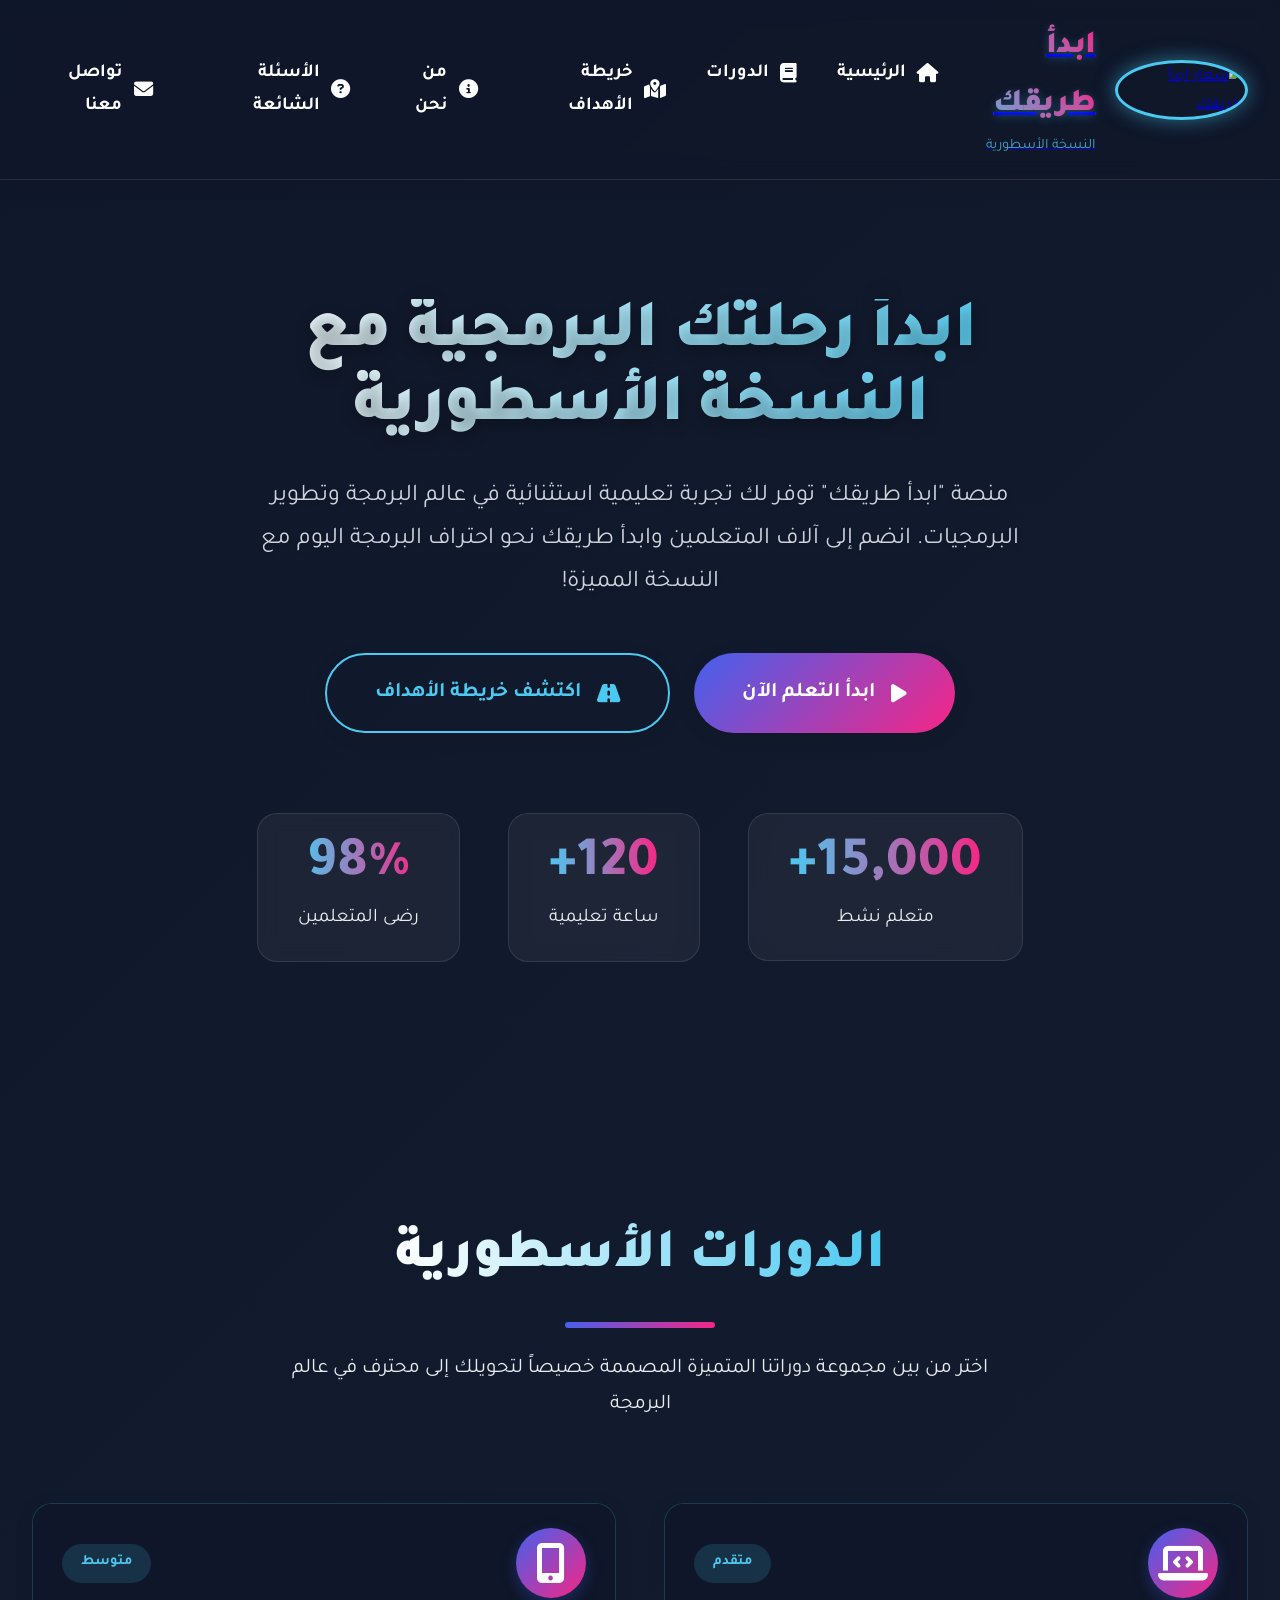
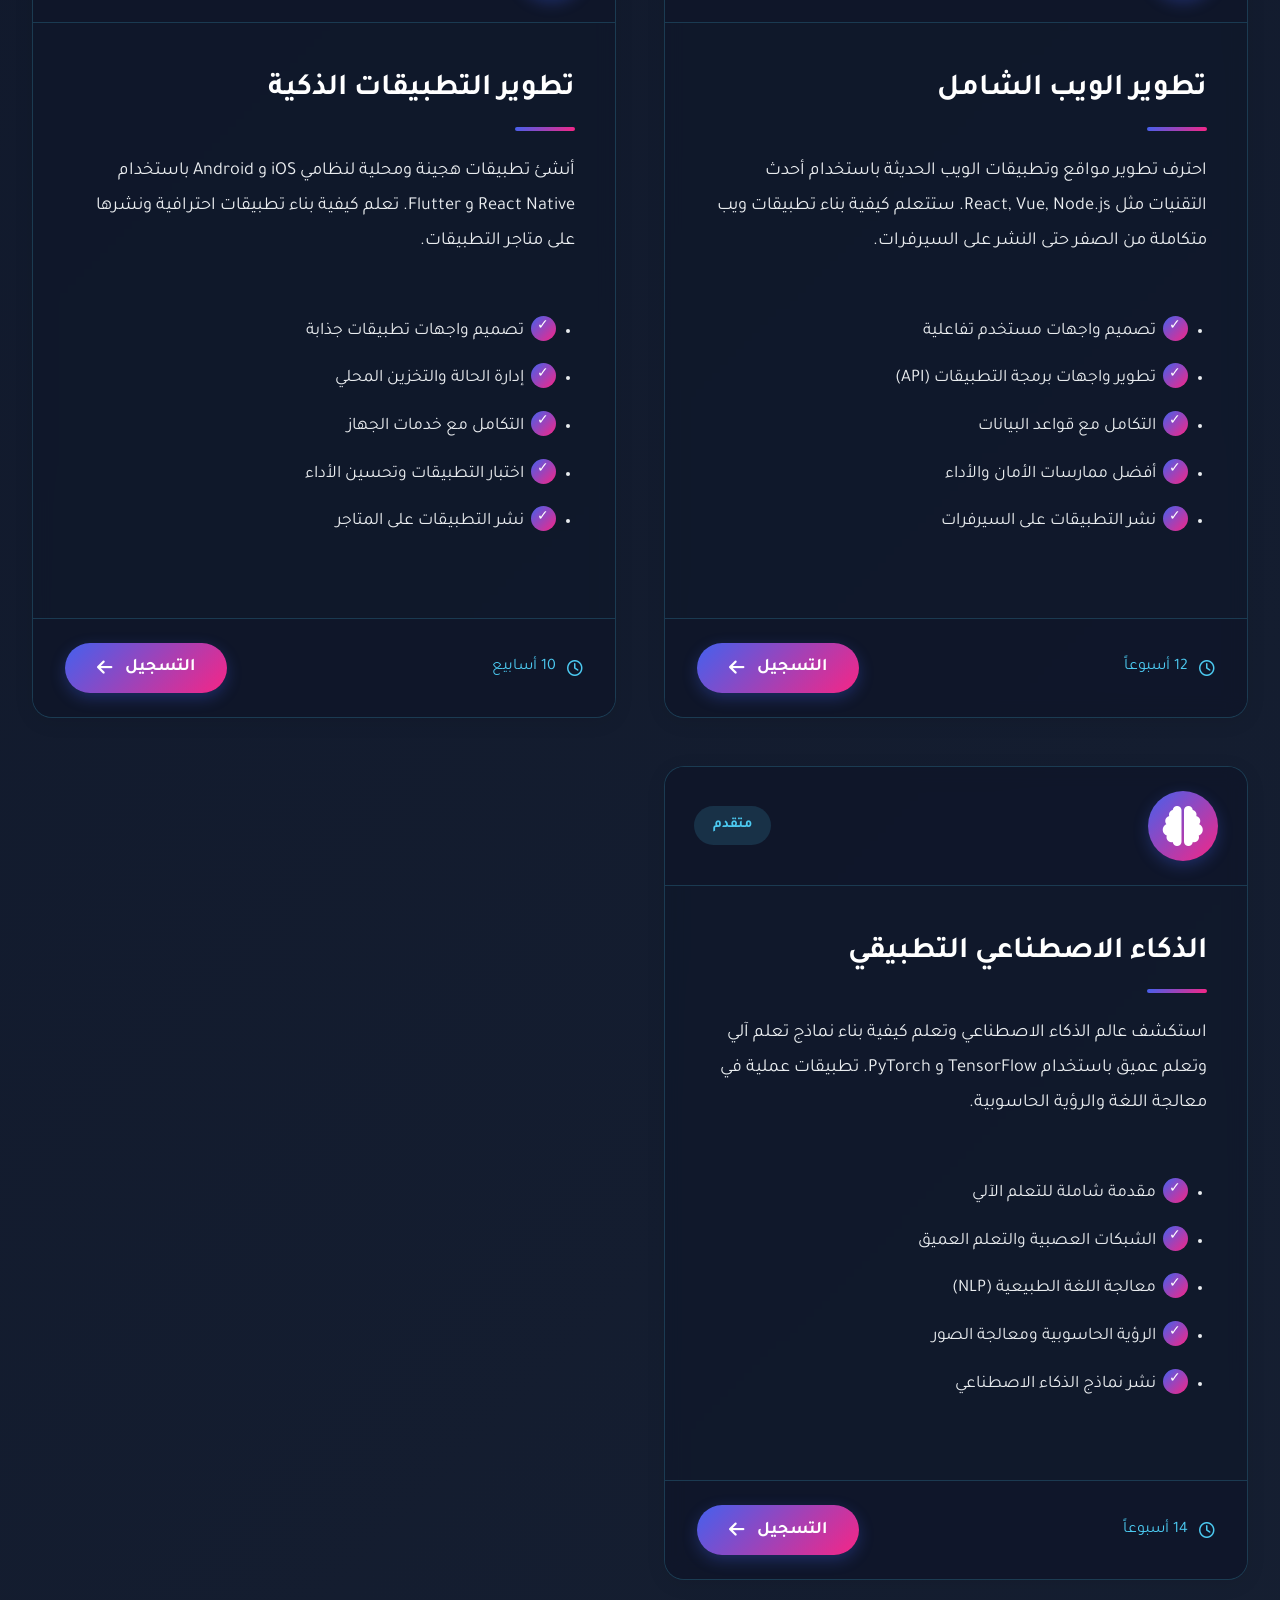
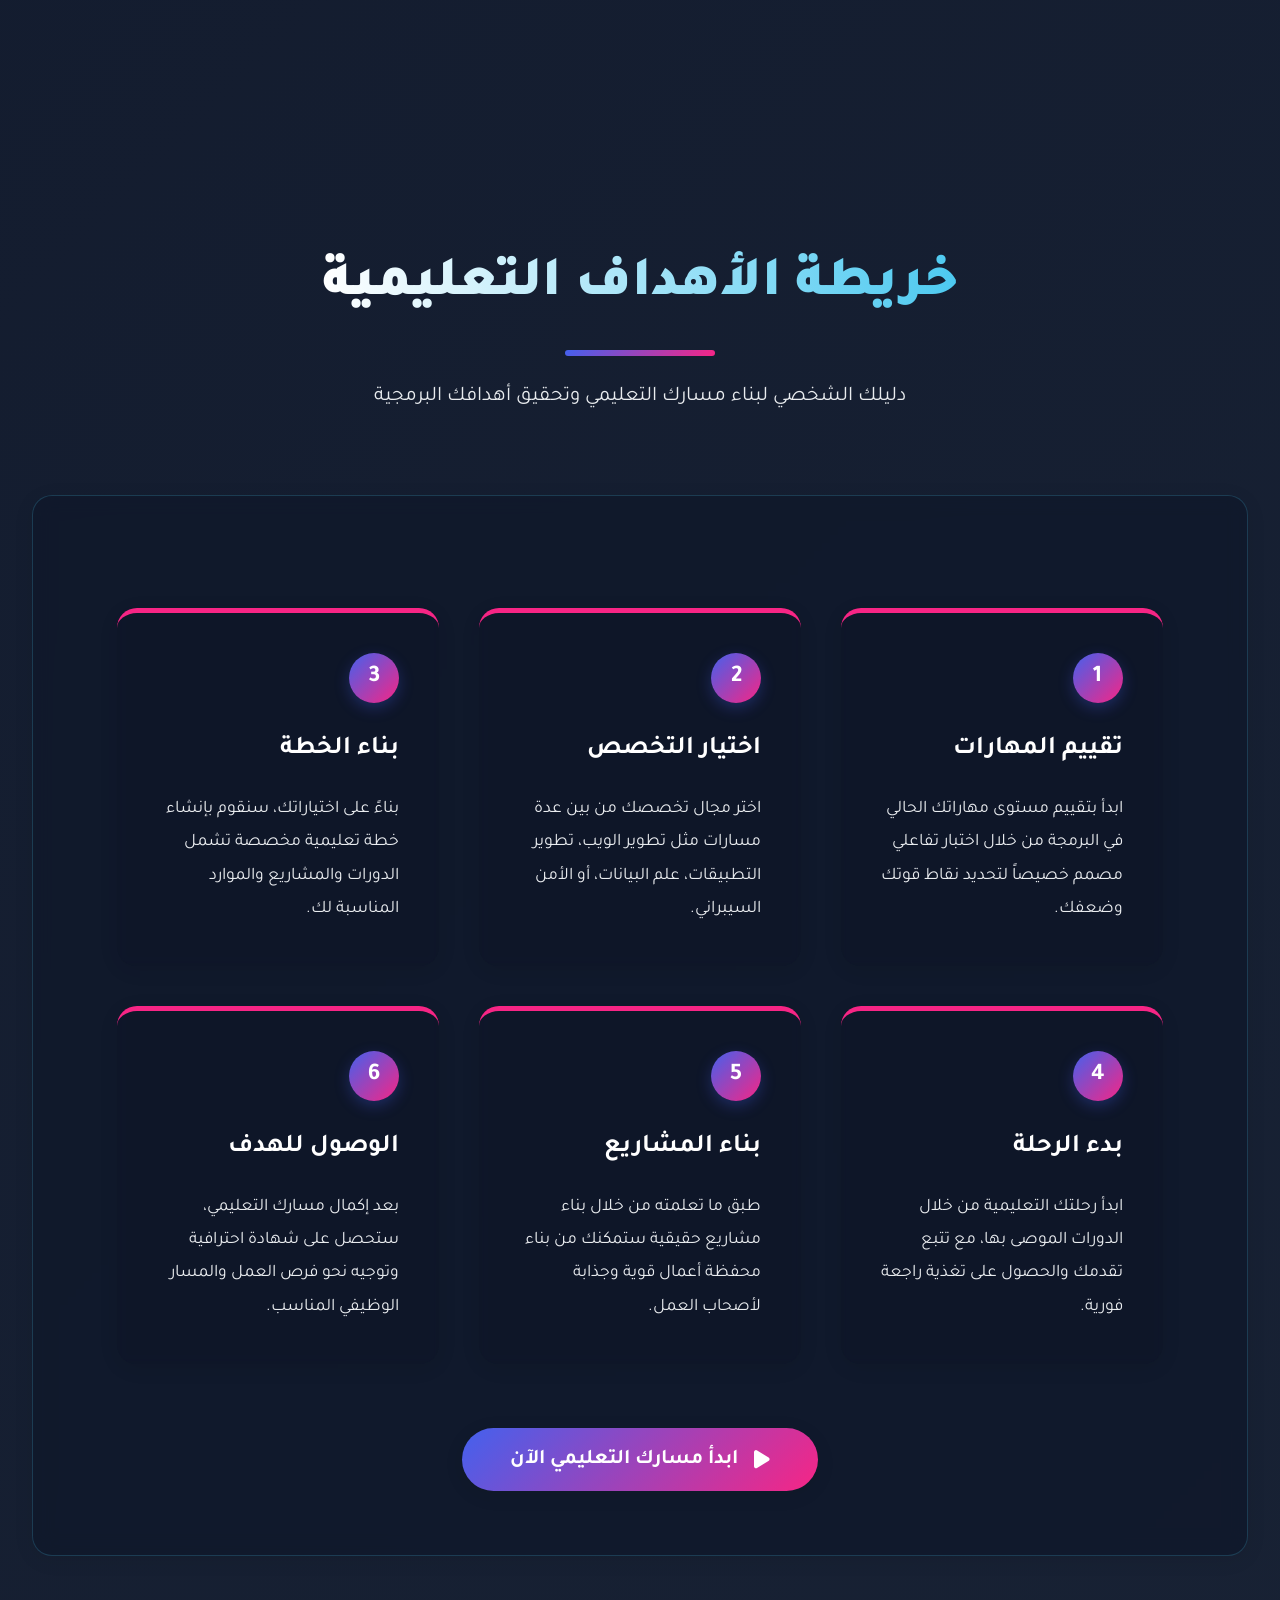
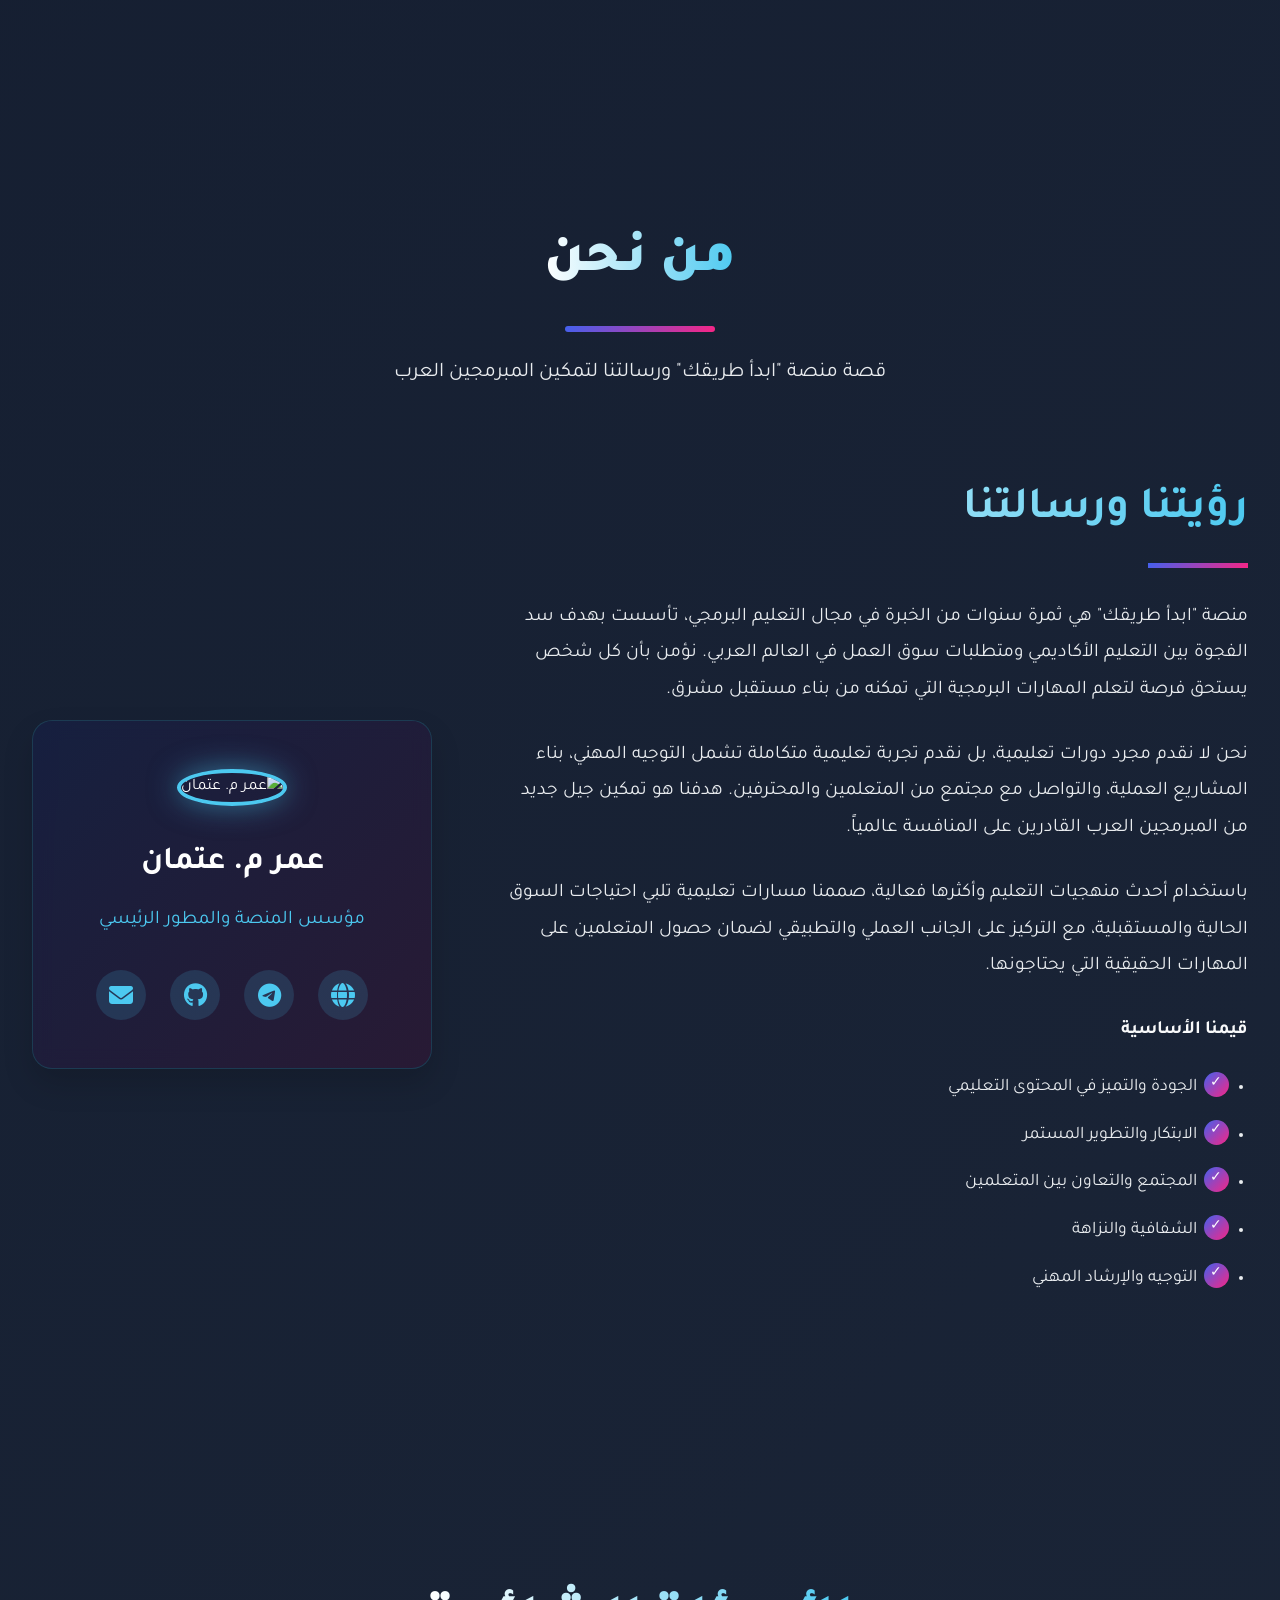
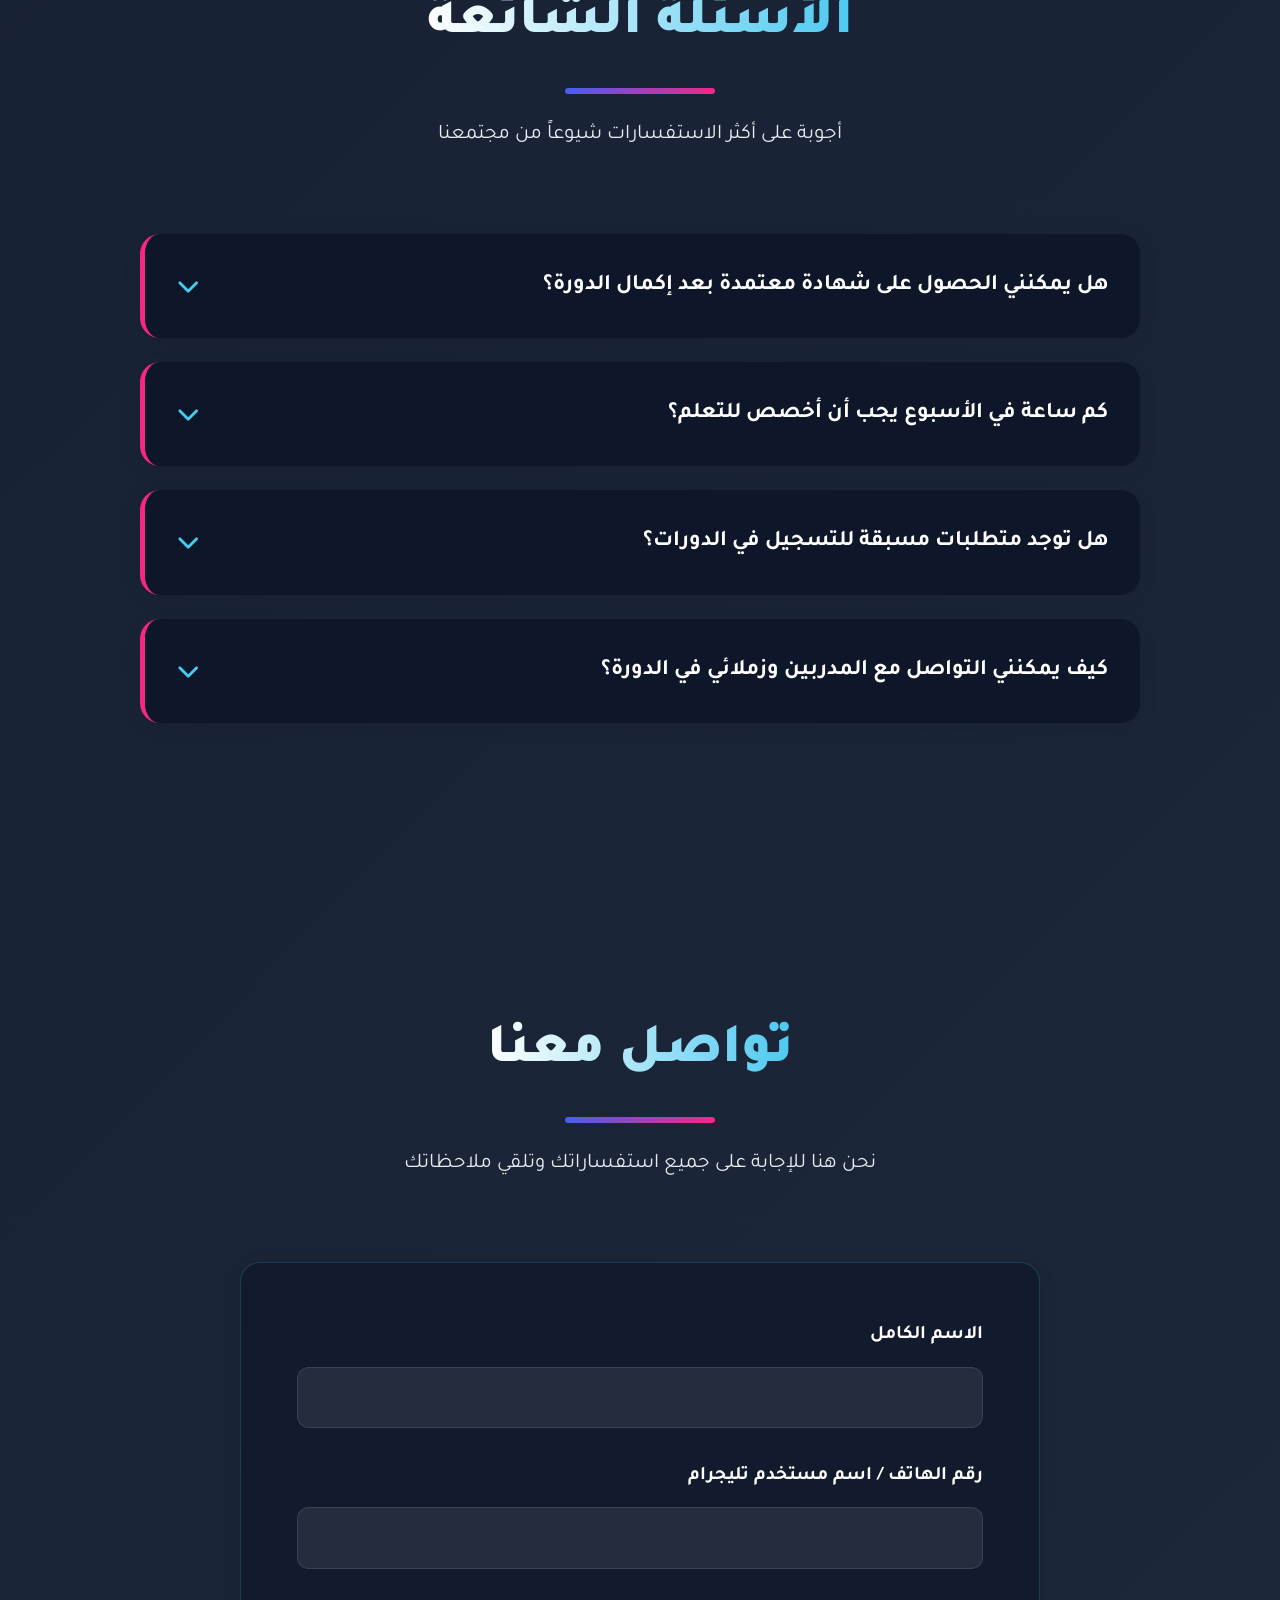
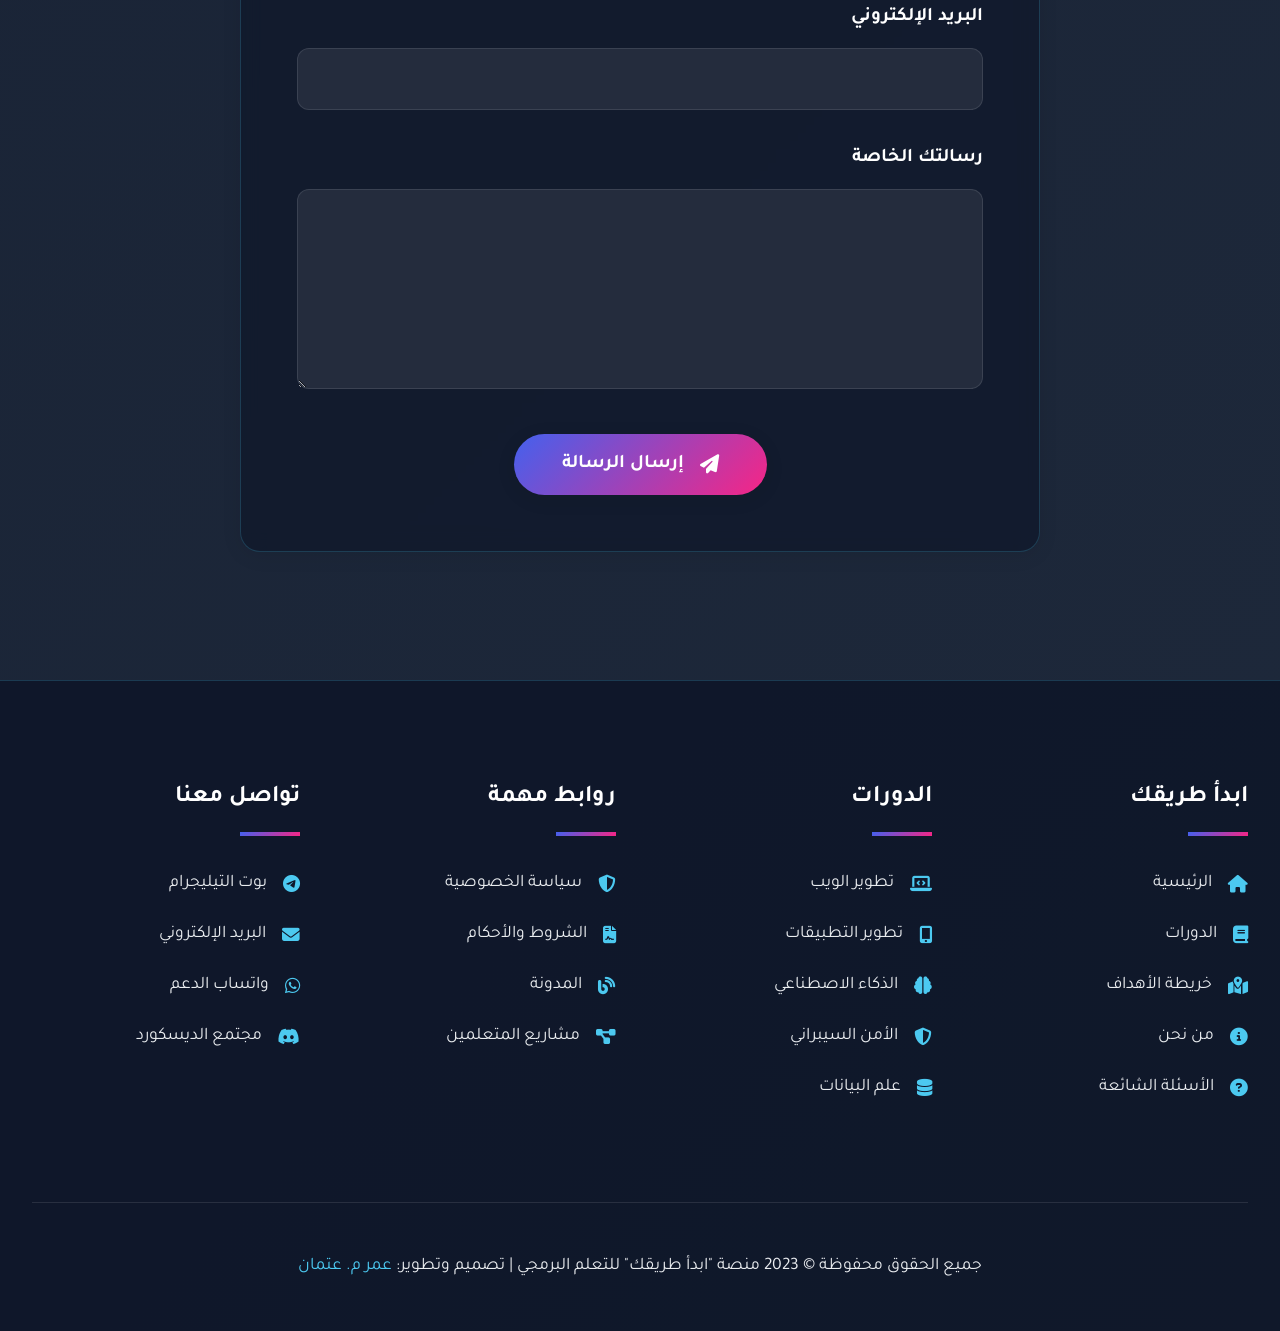
==== commit d72ec276: "Update index.html" ====
--- a/index.html
+++ b/index.html
@@ -3,48 +3,52 @@
 <head>
     <meta charset="UTF-8">
     <meta name="viewport" content="width=device-width, initial-scale=1.0">
-    <title>ابدأ طريقك - منصة التعلم البرمجي الاحترافية</title>
+    <title>ابدأ طريقك - النسخة الأسطورية</title>
     <link rel="stylesheet" href="https://cdnjs.cloudflare.com/ajax/libs/font-awesome/6.4.0/css/all.min.css">
     <link href="https://fonts.googleapis.com/css2?family=Tajawal:wght@300;400;500;700;800;900&display=swap" rel="stylesheet">
+    <script src="https://cdn.jsdelivr.net/particles.js/2.0.0/particles.min.js"></script>
     <style>
         :root {
-            --primary: #2563eb;
-            --primary-dark: #1d4ed8;
-            --secondary: #0ea5e9;
-            --accent: #8b5cf6;
-            --accent-light: #c4b5fd;
-            --light: #f8fafc;
-            --dark: #0f172a;
-            --dark-light: #1e293b;
-            --success: #10b981;
-            --warning: #f59e0b;
-            --danger: #ef4444;
-            --gray: #64748b;
-            --light-gray: #e2e8f0;
-            --transition: all 0.4s cubic-bezier(0.175, 0.885, 0.32, 1.275);
-            --shadow: 0 6px 16px rgba(0, 0, 0, 0.1);
+            --primary: #4361ee;
+            --primary-dark: #3a0ca3;
+            --secondary: #4cc9f0;
+            --accent: #f72585;
+            --gradient: linear-gradient(135deg, var(--primary), var(--accent));
+            --gradient-secondary: linear-gradient(135deg, var(--secondary), var(--primary));
+            --light: #f8f9fa;
+            --dark: #212529;
+            --success: #06d6a0;
+            --warning: #ffd166;
+            --danger: #ef476f;
+            --gray: #6c757d;
+            --light-gray: #e9ecef;
+            --transition: all 0.5s cubic-bezier(0.25, 0.8, 0.25, 1);
+            --shadow: 0 4px 20px rgba(0, 0, 0, 0.08);
             --shadow-lg: 0 15px 30px rgba(0, 0, 0, 0.15);
             --rounded: 20px;
             --rounded-sm: 12px;
-            --gradient: linear-gradient(135deg, var(--primary), var(--accent));
-            --gradient-light: linear-gradient(135deg, var(--accent-light), var(--secondary));
         }
         
         * {
             margin: 0;
             padding: 0;
             box-sizing: border-box;
+            font-family: 'Tajawal', sans-serif;
         }
         
         body {
-            font-family: 'Tajawal', sans-serif;
-            background-color: #f0f5ff;
-            background-image: radial-gradient(#c4b5fd 0.8px, transparent 0.8px), radial-gradient(#c4b5fd 0.8px, #f0f5ff 0.8px);
-            background-size: 32px 32px;
-            background-position: 0 0, 16px 16px;
-            color: var(--dark);
+            background: linear-gradient(135deg, #0f172a, #1e293b);
+            color: var(--light);
+            overflow-x: hidden;
             line-height: 1.8;
-            overflow-x: hidden;
+        }
+        
+        /* Particles background */
+        #particles-js {
+            position: fixed;
+            width: 100%;
+            height: 100%;
+            z-index: -1;
         }
         
         .container {
@@ -56,15 +60,15 @@
         
         /* Header Styles */
         header {
-            background: rgba(255, 255, 255, 0.95);
+            background: rgba(15, 23, 42, 0.8);
             backdrop-filter: blur(10px);
-            color: var(--dark);
+            color: white;
             padding: 1.2rem 0;
             position: sticky;
             top: 0;
             z-index: 1000;
             box-shadow: var(--shadow);
-            border-bottom: 1px solid rgba(0, 0, 0, 0.05);
+            border-bottom: 1px solid rgba(255, 255, 255, 0.1);
         }
         
         .header-container {
@@ -77,25 +81,18 @@
             display: flex;
             align-items: center;
             gap: 1.2rem;
-            text-decoration: none;
-        }
-        
-        .logo-image {
-            width: 60px;
+            transition: var(--transition);
+        }
+        
+        .logo:hover {
+            transform: translateY(-3px);
+        }
+        
+        .logo img {
             height: 60px;
-            border-radius: 18px;
-            background: var(--gradient);
-            display: flex;
-            align-items: center;
-            justify-content: center;
-            box-shadow: var(--shadow);
-        }
-        
-        .logo-image img {
-            width: 40px;
-            height: 40px;
-            object-fit: contain;
-            filter: drop-shadow(0 2px 4px rgba(0,0,0,0.1));
+            border-radius: 50%;
+            border: 3px solid var(--secondary);
+            box-shadow: 0 0 20px rgba(76, 201, 240, 0.5);
         }
         
         .logo-text {
@@ -104,18 +101,19 @@
         }
         
         .logo h1 {
-            font-size: 1.8rem;
+            font-size: 2rem;
             font-weight: 900;
-            background: var(--gradient);
+            background: linear-gradient(to right, var(--secondary), var(--accent));
             -webkit-background-clip: text;
             -webkit-text-fill-color: transparent;
             letter-spacing: -0.5px;
-        }
-        
-        .logo span {
+            text-shadow: 0 2px 10px rgba(76, 201, 240, 0.3);
+        }
+        
+        .logo p {
             font-size: 0.9rem;
-            color: var(--gray);
-            font-weight: 500;
+            color: var(--secondary);
+            opacity: 0.8;
         }
         
         nav ul {
@@ -125,273 +123,247 @@
         }
         
         nav a {
-            color: var(--dark);
+            color: white;
             text-decoration: none;
             font-weight: 600;
-            font-size: 1.1rem;
-            transition: var(--transition);
-            padding: 0.6rem 1rem;
+            font-size: 1.15rem;
+            transition: var(--transition);
+            padding: 0.7rem 0;
             position: relative;
-            border-radius: var(--rounded-sm);
-        }
-        
-        nav a:hover, nav a.active {
-            color: var(--primary);
-            background: rgba(37, 99, 235, 0.08);
+            display: flex;
+            align-items: center;
+            gap: 0.7rem;
+        }
+        
+        nav a i {
+            font-size: 1.2rem;
+            transition: var(--transition);
+        }
+        
+        nav a:hover {
+            color: var(--secondary);
+        }
+        
+        nav a:hover i {
+            transform: translateX(-5px);
+            color: var(--accent);
         }
         
         nav a::after {
+            content: '';
+            position: absolute;
+            bottom: 0;
+            right: 0;
+            width: 0;
+            height: 3px;
+            background: var(--gradient);
+            transition: var(--transition);
+            border-radius: 10px;
+        }
+        
+        nav a:hover::after {
+            width: 100%;
+        }
+        
+        .mobile-menu-btn {
+            display: none;
+            background: none;
+            border: none;
+            color: white;
+            font-size: 1.8rem;
+            cursor: pointer;
+            z-index: 1001;
+        }
+        
+        /* Hero Section */
+        .hero {
+            min-height: 100vh;
+            display: flex;
+            align-items: center;
+            padding: 6rem 0;
+            position: relative;
+            overflow: hidden;
+        }
+        
+        .hero-content {
+            max-width: 900px;
+            margin: 0 auto;
+            text-align: center;
+            position: relative;
+            z-index: 10;
+        }
+        
+        .hero h2 {
+            font-size: 4.2rem;
+            margin-bottom: 1.8rem;
+            font-weight: 900;
+            line-height: 1.1;
+            text-shadow: 0 5px 15px rgba(0, 0, 0, 0.3);
+            background: linear-gradient(to right, #ffffff, var(--secondary));
+            -webkit-background-clip: text;
+            -webkit-text-fill-color: transparent;
+            letter-spacing: -1px;
+        }
+        
+        .hero p {
+            font-size: 1.5rem;
+            margin-bottom: 3rem;
+            max-width: 850px;
+            margin-left: auto;
+            margin-right: auto;
+            opacity: 0.9;
+            color: #e2e8f0;
+            text-shadow: 0 2px 5px rgba(0, 0, 0, 0.2);
+        }
+        
+        .hero-buttons {
+            display: flex;
+            justify-content: center;
+            gap: 1.5rem;
+            margin-top: 3rem;
+        }
+        
+        .cta-button {
+            display: inline-flex;
+            align-items: center;
+            justify-content: center;
+            background: var(--gradient);
+            color: white;
+            text-decoration: none;
+            padding: 1.2rem 3rem;
+            border-radius: 50px;
+            font-weight: 700;
+            font-size: 1.3rem;
+            transition: var(--transition);
+            box-shadow: var(--shadow);
+            border: none;
+            position: relative;
+            overflow: hidden;
+            z-index: 1;
+            gap: 1rem;
+        }
+        
+        .cta-button::before {
+            content: '';
+            position: absolute;
+            top: 0;
+            right: 0;
+            width: 0;
+            height: 100%;
+            background: rgba(255, 255, 255, 0.15);
+            transition: all 0.7s ease;
+            z-index: -1;
+        }
+        
+        .cta-button:hover::before {
+            width: 100%;
+        }
+        
+        .cta-button:hover {
+            transform: translateY(-7px);
+            box-shadow: 0 15px 30px rgba(0, 0, 0, 0.3);
+        }
+        
+        .cta-button.secondary {
+            background: transparent;
+            border: 2px solid var(--secondary);
+            color: var(--secondary);
+        }
+        
+        .cta-button.secondary:hover {
+            background: rgba(76, 201, 240, 0.1);
+        }
+        
+        .hero-stats {
+            display: flex;
+            justify-content: center;
+            gap: 3rem;
+            margin-top: 5rem;
+            flex-wrap: wrap;
+        }
+        
+        .stat-item {
+            text-align: center;
+            background: rgba(255, 255, 255, 0.05);
+            padding: 1.5rem 2.5rem;
+            border-radius: var(--rounded);
+            backdrop-filter: blur(10px);
+            border: 1px solid rgba(255, 255, 255, 0.1);
+            transition: var(--transition);
+        }
+        
+        .stat-item:hover {
+            transform: translateY(-10px);
+            background: rgba(76, 201, 240, 0.1);
+            border-color: var(--secondary);
+        }
+        
+        .stat-number {
+            font-size: 3.5rem;
+            font-weight: 800;
+            background: linear-gradient(to right, var(--secondary), var(--accent));
+            -webkit-background-clip: text;
+            -webkit-text-fill-color: transparent;
+            line-height: 1;
+            margin-bottom: 0.5rem;
+        }
+        
+        .stat-text {
+            font-size: 1.2rem;
+            color: var(--light-gray);
+        }
+        
+        /* Courses Section */
+        .section {
+            padding: 8rem 0;
+        }
+        
+        .section-title {
+            text-align: center;
+            margin-bottom: 5rem;
+            position: relative;
+        }
+        
+        .section-title h2 {
+            font-size: 3.5rem;
+            font-weight: 900;
+            display: inline-block;
+            padding-bottom: 1.2rem;
+            position: relative;
+            background: linear-gradient(to right, #ffffff, var(--secondary));
+            -webkit-background-clip: text;
+            -webkit-text-fill-color: transparent;
+        }
+        
+        .section-title h2::after {
             content: '';
             position: absolute;
             bottom: 0;
             right: 50%;
             transform: translateX(50%);
-            width: 0;
-            height: 3px;
-            background: var(--accent);
-            transition: var(--transition);
-            border-radius: 10px;
-        }
-        
-        nav a:hover::after, nav a.active::after {
-            width: 80%;
-        }
-        
-        .header-buttons {
-            display: flex;
-            gap: 1rem;
-        }
-        
-        .btn {
-            display: inline-flex;
-            align-items: center;
-            justify-content: center;
-            padding: 0.8rem 1.8rem;
-            border-radius: var(--rounded-sm);
-            font-weight: 700;
-            font-size: 1rem;
-            transition: var(--transition);
-            text-decoration: none;
-            gap: 0.7rem;
-            cursor: pointer;
-            border: none;
-            box-shadow: var(--shadow);
-        }
-        
-        .btn-primary {
+            width: 150px;
+            height: 6px;
             background: var(--gradient);
-            color: white;
-        }
-        
-        .btn-primary:hover {
-            transform: translateY(-3px);
-            box-shadow: var(--shadow-lg);
-        }
-        
-        .btn-outline {
-            background: transparent;
-            color: var(--primary);
-            border: 2px solid var(--primary);
-        }
-        
-        .btn-outline:hover {
-            background: rgba(37, 99, 235, 0.1);
-            transform: translateY(-3px);
-        }
-        
-        .mobile-menu-btn {
-            display: none;
-            background: none;
-            border: none;
-            color: var(--dark);
-            font-size: 1.8rem;
-            cursor: pointer;
-            padding: 0.5rem;
-        }
-        
-        /* Hero Section */
-        .hero {
-            padding: 8rem 0 6rem;
-            position: relative;
-            overflow: hidden;
-        }
-        
-        .hero-container {
-            display: flex;
-            align-items: center;
-            gap: 5rem;
-            position: relative;
-            z-index: 2;
-        }
-        
-        .hero-content {
-            flex: 1;
-        }
-        
-        .hero-image {
-            flex: 1;
-            display: flex;
-            justify-content: center;
-            position: relative;
-        }
-        
-        .hero-image-main {
-            width: 100%;
-            max-width: 550px;
-            border-radius: var(--rounded);
-            box-shadow: var(--shadow-lg);
-            transform: rotate(3deg);
-            border: 8px solid white;
-            position: relative;
-            z-index: 2;
-        }
-        
-        .hero-image::before {
-            content: '';
-            position: absolute;
-            width: 300px;
-            height: 300px;
-            background: var(--gradient-light);
-            border-radius: 35% 65% 70% 30% / 30% 30% 70% 70%;
-            top: -30px;
-            left: 0;
-            opacity: 0.5;
-            filter: blur(60px);
-            z-index: 1;
-        }
-        
-        .hero-image::after {
-            content: '';
-            position: absolute;
-            width: 250px;
-            height: 250px;
-            background: var(--accent-light);
-            border-radius: 63% 37% 54% 46% / 55% 48% 52% 45%;
-            bottom: -20px;
-            right: 0;
-            opacity: 0.4;
-            filter: blur(60px);
-            z-index: 1;
-        }
-        
-        .hero h1 {
-            font-size: 3.8rem;
-            line-height: 1.2;
-            margin-bottom: 1.5rem;
-            color: var(--dark);
-            position: relative;
-        }
-        
-        .hero h1 span {
-            position: relative;
-            z-index: 2;
-        }
-        
-        .hero h1::after {
-            content: '';
-            position: absolute;
-            bottom: 10px;
-            right: 0;
-            width: 280px;
-            height: 20px;
-            background: var(--accent-light);
-            opacity: 0.7;
-            z-index: 1;
-            border-radius: 10px;
-        }
-        
-        .hero p {
+            border-radius: 3px;
+        }
+        
+        .section-title p {
+            max-width: 700px;
+            margin: 1.5rem auto 0;
+            color: var(--light-gray);
             font-size: 1.3rem;
-            margin-bottom: 2.5rem;
-            color: var(--gray);
-            max-width: 600px;
-            line-height: 1.8;
-        }
-        
-        .hero-stats {
-            display: flex;
-            gap: 3rem;
-            margin-top: 3rem;
-        }
-        
-        .stat-item {
-            text-align: center;
-        }
-        
-        .stat-value {
-            font-size: 2.5rem;
-            font-weight: 800;
-            background: var(--gradient);
-            -webkit-background-clip: text;
-            -webkit-text-fill-color: transparent;
-            margin-bottom: 0.5rem;
-        }
-        
-        .stat-label {
-            font-size: 1.1rem;
-            color: var(--gray);
-            font-weight: 600;
-        }
-        
-        /* Courses Section */
-        .section {
-            padding: 6rem 0;
-        }
-        
-        .section-header {
-            text-align: center;
-            margin-bottom: 4rem;
-            position: relative;
-        }
-        
-        .section-subtitle {
-            font-size: 1.2rem;
-            color: var(--accent);
-            font-weight: 700;
-            margin-bottom: 1rem;
-            display: inline-block;
-            background: rgba(139, 92, 246, 0.1);
-            padding: 0.5rem 1.5rem;
-            border-radius: 50px;
-        }
-        
-        .section-title {
-            font-size: 2.8rem;
-            color: var(--dark);
-            font-weight: 800;
-            margin-bottom: 1.5rem;
-            position: relative;
-            display: inline-block;
-        }
-        
-        .section-title::after {
-            content: '';
-            position: absolute;
-            bottom: -10px;
-            right: 50%;
-            transform: translateX(50%);
-            width: 100px;
-            height: 5px;
-            background: var(--accent);
-            border-radius: 5px;
-        }
-        
-        .section-description {
-            font-size: 1.2rem;
-            color: var(--gray);
-            max-width: 700px;
-            margin: 0 auto;
-            line-height: 1.8;
+            line-height: 1.7;
         }
         
         .courses-grid {
             display: grid;
             grid-template-columns: repeat(auto-fill, minmax(380px, 1fr));
-            gap: 2.5rem;
+            gap: 3rem;
+            margin-top: 3rem;
         }
         
         .course-card {
-            background: white;
+            background: rgba(15, 23, 42, 0.7);
             border-radius: var(--rounded);
             overflow: hidden;
             box-shadow: var(--shadow);
@@ -399,13 +371,15 @@
             display: flex;
             flex-direction: column;
             position: relative;
-            border: 1px solid var(--light-gray);
+            border: 1px solid rgba(76, 201, 240, 0.2);
+            backdrop-filter: blur(10px);
             transform: translateY(0);
         }
         
         .course-card:hover {
-            transform: translateY(-15px);
+            transform: translateY(-20px);
             box-shadow: var(--shadow-lg);
+            border-color: var(--secondary);
         }
         
         .course-card::before {
@@ -415,52 +389,45 @@
             right: 0;
             width: 100%;
             height: 100%;
-            background: var(--gradient);
-            opacity: 0.05;
-            z-index: 1;
-        }
-        
-        .course-badge {
-            position: absolute;
-            top: 20px;
-            left: 20px;
-            background: var(--accent);
-            color: white;
-            padding: 0.5rem 1.2rem;
-            border-radius: 50px;
-            font-weight: 700;
-            font-size: 0.9rem;
-            z-index: 2;
-            box-shadow: 0 4px 12px rgba(139, 92, 246, 0.3);
+            background: linear-gradient(135deg, rgba(67, 97, 238, 0.1), rgba(247, 37, 133, 0.1));
+            z-index: -1;
+            opacity: 0;
+            transition: var(--transition);
+        }
+        
+        .course-card:hover::before {
+            opacity: 1;
+        }
+        
+        .course-header {
+            display: flex;
+            justify-content: space-between;
+            align-items: center;
+            padding: 1.5rem 1.8rem;
+            background: rgba(15, 23, 42, 0.8);
+            border-bottom: 1px solid rgba(76, 201, 240, 0.2);
         }
         
         .course-icon {
-            height: 200px;
+            width: 70px;
+            height: 70px;
             display: flex;
             align-items: center;
             justify-content: center;
-            position: relative;
-            overflow: hidden;
-            z-index: 2;
-        }
-        
-        .course-icon i {
-            font-size: 5rem;
-            color: var(--accent);
-            opacity: 0.9;
-            z-index: 2;
-        }
-        
-        .course-icon::after {
-            content: '';
-            position: absolute;
-            width: 200px;
-            height: 200px;
-            background: var(--accent-light);
+            background: var(--gradient);
+            color: white;
+            font-size: 2.5rem;
             border-radius: 50%;
-            filter: blur(60px);
-            opacity: 0.4;
-            z-index: 1;
+            box-shadow: 0 5px 15px rgba(67, 97, 238, 0.3);
+        }
+        
+        .course-level {
+            background: rgba(76, 201, 240, 0.15);
+            color: var(--secondary);
+            padding: 0.4rem 1.2rem;
+            border-radius: 50px;
+            font-weight: 600;
+            font-size: 0.9rem;
         }
         
         .course-content {
@@ -468,14 +435,12 @@
             flex-grow: 1;
             display: flex;
             flex-direction: column;
-            position: relative;
-            z-index: 2;
         }
         
         .course-content h3 {
-            font-size: 1.8rem;
-            margin-bottom: 1.2rem;
-            color: var(--dark);
+            font-size: 1.9rem;
+            margin-bottom: 1.5rem;
+            color: white;
             position: relative;
             padding-bottom: 0.8rem;
         }
@@ -485,100 +450,100 @@
             position: absolute;
             bottom: 0;
             right: 0;
-            width: 50px;
-            height: 3px;
-            background: var(--accent);
+            width: 60px;
+            height: 4px;
+            background: var(--gradient);
             border-radius: 2px;
         }
         
         .course-content p {
-            color: var(--gray);
-            margin-bottom: 1.5rem;
+            color: var(--light-gray);
+            margin-bottom: 2rem;
             flex-grow: 1;
+            font-size: 1.15rem;
+            line-height: 1.9;
+        }
+        
+        .course-features {
+            margin: 1.5rem 0;
+            padding-right: 1.2rem;
+        }
+        
+        .course-features li {
+            margin-bottom: 1rem;
+            position: relative;
+            padding-right: 2rem;
+            color: var(--light-gray);
             font-size: 1.1rem;
-            line-height: 1.8;
-        }
-        
-        .course-features {
-            margin: 1.2rem 0;
-            padding-right: 1rem;
-            list-style: none;
-        }
-        
-        .course-features li {
-            margin-bottom: 0.8rem;
-            position: relative;
-            padding-right: 1.8rem;
-            color: var(--gray);
+        }
+        
+        .course-features li::before {
+            content: '✓';
+            position: absolute;
+            right: 0;
+            top: 0;
+            width: 25px;
+            height: 25px;
+            background: var(--gradient);
+            color: white;
+            border-radius: 50%;
+            display: flex;
+            align-items: center;
+            justify-content: center;
+            font-size: 0.9rem;
+        }
+        
+        .course-footer {
+            display: flex;
+            justify-content: space-between;
+            align-items: center;
+            padding: 1.5rem 2rem;
+            background: rgba(15, 23, 42, 0.8);
+            border-top: 1px solid rgba(76, 201, 240, 0.2);
+        }
+        
+        .course-duration {
+            display: flex;
+            align-items: center;
+            gap: 0.7rem;
+            color: var(--secondary);
+        }
+        
+        .course-btn {
+            background: var(--gradient);
+            color: white;
+            border: none;
+            padding: 0.9rem 2rem;
+            border-radius: 50px;
+            cursor: pointer;
+            font-weight: 600;
+            transition: var(--transition);
             display: flex;
             align-items: center;
             gap: 0.8rem;
-        }
-        
-        .course-features li i {
-            color: var(--success);
-            font-size: 1.2rem;
-            min-width: 24px;
-        }
-        
-        .course-footer {
-            display: flex;
-            justify-content: space-between;
-            align-items: center;
-            margin-top: 1.5rem;
-            padding-top: 1.5rem;
-            border-top: 1px solid var(--light-gray);
-        }
-        
-        .course-duration {
-            display: flex;
-            align-items: center;
-            gap: 0.5rem;
-            font-size: 0.95rem;
-            color: var(--gray);
-        }
-        
-        .course-btn {
-            display: inline-flex;
-            align-items: center;
-            gap: 0.7rem;
-            background: var(--gradient);
-            color: white;
-            padding: 0.8rem 1.5rem;
-            border-radius: var(--rounded-sm);
-            text-decoration: none;
-            font-weight: 700;
-            transition: var(--transition);
-            box-shadow: var(--shadow);
+            font-size: 1.1rem;
+            box-shadow: 0 5px 15px rgba(67, 97, 238, 0.3);
         }
         
         .course-btn:hover {
-            transform: translateY(-3px);
-            box-shadow: var(--shadow-lg);
+            transform: translateY(-5px);
+            box-shadow: 0 10px 25px rgba(67, 97, 238, 0.4);
         }
         
         /* Goal Map Section */
         .goal-map {
-            background: white;
-            border-radius: var(--rounded);
-            padding: 5rem 0;
             position: relative;
             overflow: hidden;
         }
         
-        .goal-map::before {
-            content: '';
-            position: absolute;
-            top: 0;
-            right: 0;
-            width: 100%;
-            height: 100%;
-            background: url("data:image/svg+xml,%3Csvg width='100' height='100' viewBox='0 0 100 100' xmlns='http://www.w3.org/2000/svg'%3E%3Cpath d='M11 18c3.866 0 7-3.134 7-7s-3.134-7-7-7-7 3.134-7 7 3.134 7 7 7zm48 25c3.866 0 7-3.134 7-7s-3.134-7-7-7-7 3.134-7 7 3.134 7 7 7zm-43-7c1.657 0 3-1.343 3-3s-1.343-3-3-3-3 1.343-3 3 1.343 3 3 3zm63 31c1.657 0 3-1.343 3-3s-1.343-3-3-3-3 1.343-3 3 1.343 3 3 3zM34 90c1.657 0 3-1.343 3-3s-1.343-3-3-3-3 1.343-3 3 1.343 3 3 3zm56-76c1.657 0 3-1.343 3-3s-1.343-3-3-3-3 1.343-3 3 1.343 3 3 3zM12 86c2.21 0 4-1.79 4-4s-1.79-4-4-4-4 1.79-4 4 1.79 4 4 4zm28-65c2.21 0 4-1.79 4-4s-1.79-4-4-4-4 1.79-4 4 1.79 4 4 4zm23-11c2.76 0 5-2.24 5-5s-2.24-5-5-5-5 2.24-5 5 2.24 5 5 5zm-6 60c2.21 0 4-1.79 4-4s-1.79-4-4-4-4 1.79-4 4 1.79 4 4 4zm29 22c2.76 0 5-2.24 5-5s-2.24-5-5-5-5 2.24-5 5 2.24 5 5 5zM32 63c2.76 0 5-2.24 5-5s-2.24-5-5-5-5 2.24-5 5 2.24 5 5 5zm57-13c2.76 0 5-2.24 5-5s-2.24-5-5-5-5 2.24-5 5 2.24 5 5 5zm-9-21c1.105 0 2-.895 2-2s-.895-2-2-2-2 .895-2 2 .895 2 2 2zM60 91c1.105 0 2-.895 2-2s-.895-2-2-2-2 .895-2 2 .895 2 2 2zM35 41c1.105 0 2-.895 2-2s-.895-2-2-2-2 .895-2 2 .895 2 2 2zM12 60c1.105 0 2-.895 2-2s-.895-2-2-2-2 .895-2 2 .895 2 2 2z' fill='%238b5cf6' fill-opacity='0.05' fill-rule='evenodd'/%3E%3C/svg%3E");
-        }
-        
         .map-container {
-            position: relative;
-            z-index: 2;
+            background: rgba(15, 23, 42, 0.7);
+            border-radius: var(--rounded);
+            padding: 4rem;
+            box-shadow: var(--shadow);
+            margin-top: 3rem;
+            backdrop-filter: blur(10px);
+            border: 1px solid rgba(76, 201, 240, 0.2);
         }
         
         .map-steps {
@@ -590,49 +555,24 @@
         }
         
         .map-step {
-            background: white;
+            background: rgba(15, 23, 42, 0.8);
             border-radius: var(--rounded);
             padding: 2.5rem;
             width: calc(33.333% - 2.5rem);
-            min-width: 300px;
+            min-width: 320px;
             box-shadow: var(--shadow);
             border-top: 5px solid var(--accent);
             transition: var(--transition);
+            backdrop-filter: blur(5px);
             position: relative;
             overflow: hidden;
+            z-index: 2;
         }
         
         .map-step:hover {
-            transform: translateY(-10px);
+            transform: translateY(-15px);
             box-shadow: var(--shadow-lg);
-        }
-        
-        .step-number {
-            display: inline-flex;
-            align-items: center;
-            justify-content: center;
-            width: 50px;
-            height: 50px;
-            background: var(--gradient);
-            color: white;
-            border-radius: 50%;
-            text-align: center;
-            font-weight: 800;
-            font-size: 1.5rem;
-            margin-bottom: 1.5rem;
-            box-shadow: 0 6px 16px rgba(139, 92, 246, 0.3);
-        }
-        
-        .map-step h3 {
-            font-size: 1.5rem;
-            margin-bottom: 1.2rem;
-            color: var(--dark);
-        }
-        
-        .map-step p {
-            color: var(--gray);
-            line-height: 1.8;
-            font-size: 1.05rem;
+            border-color: var(--secondary);
         }
         
         .map-step::before {
@@ -642,134 +582,99 @@
             right: 0;
             width: 100%;
             height: 100%;
+            background: linear-gradient(135deg, rgba(67, 97, 238, 0.1), rgba(247, 37, 133, 0.1));
+            z-index: -1;
+            opacity: 0;
+            transition: var(--transition);
+        }
+        
+        .map-step:hover::before {
+            opacity: 1;
+        }
+        
+        .step-number {
+            display: inline-block;
+            width: 50px;
+            height: 50px;
             background: var(--gradient);
-            opacity: 0.03;
-            z-index: -1;
-        }
-        
-        .map-action {
+            color: white;
+            border-radius: 50%;
+            text-align: center;
+            line-height: 50px;
+            font-weight: bold;
+            margin-bottom: 1.5rem;
+            font-size: 1.5rem;
+            box-shadow: 0 5px 15px rgba(67, 97, 238, 0.3);
+        }
+        
+        .map-step h3 {
+            font-size: 1.6rem;
+            margin-bottom: 1.2rem;
+            color: white;
+        }
+        
+        .map-step p {
+            color: var(--light-gray);
+            line-height: 1.9;
+            font-size: 1.1rem;
+        }
+        
+        .path-btn-container {
             text-align: center;
             margin-top: 4rem;
         }
         
         /* About Section */
-        .about-container {
-            display: flex;
-            gap: 5rem;
+        .about-content {
+            display: flex;
             align-items: center;
-        }
-        
-        .about-content {
+            gap: 4rem;
+        }
+        
+        .about-text {
             flex: 1;
         }
         
-        .about-image {
-            flex: 1;
+        .about-text h2 {
+            font-size: 2.8rem;
+            margin-bottom: 2rem;
+            color: white;
             position: relative;
-            display: flex;
-            justify-content: center;
-        }
-        
-        .about-image img {
-            width: 100%;
-            max-width: 500px;
-            border-radius: var(--rounded);
-            box-shadow: var(--shadow-lg);
-            border: 8px solid white;
-        }
-        
-        .about-image::before {
-            content: '';
-            position: absolute;
-            width: 300px;
-            height: 300px;
-            background: var(--accent-light);
-            border-radius: 50%;
-            filter: blur(80px);
-            opacity: 0.4;
-            z-index: -1;
-            top: -50px;
-            left: -50px;
-        }
-        
-        .about-image::after {
-            content: '';
-            position: absolute;
-            width: 200px;
-            height: 200px;
-            background: var(--primary);
-            border-radius: 50%;
-            filter: blur(80px);
-            opacity: 0.3;
-            z-index: -1;
-            bottom: -50px;
-            right: -50px;
-        }
-        
-        .about-title {
-            font-size: 2.5rem;
-            margin-bottom: 1.8rem;
-            color: var(--dark);
-            position: relative;
-            padding-bottom: 0.8rem;
-        }
-        
-        .about-title::after {
+            padding-bottom: 1rem;
+            background: linear-gradient(to right, #ffffff, var(--secondary));
+            -webkit-background-clip: text;
+            -webkit-text-fill-color: transparent;
+        }
+        
+        .about-text h2::after {
             content: '';
             position: absolute;
             bottom: 0;
             right: 0;
             width: 100px;
-            height: 4px;
-            background: var(--accent);
-            border-radius: 2px;
-        }
-        
-        .about-text {
-            color: var(--gray);
+            height: 5px;
+            background: var(--gradient);
+        }
+        
+        .about-text p {
+            margin-bottom: 1.8rem;
+            color: var(--light-gray);
             line-height: 1.9;
-            font-size: 1.1rem;
-            margin-bottom: 2rem;
-        }
-        
-        .about-features {
-            list-style: none;
-            margin: 2rem 0;
-        }
-        
-        .about-features li {
-            margin-bottom: 1.2rem;
-            padding-right: 2.5rem;
-            position: relative;
-            font-weight: 500;
-            color: var(--dark);
-        }
-        
-        .about-features li::before {
-            content: '✓';
-            position: absolute;
-            right: 0;
-            top: 0;
-            width: 28px;
-            height: 28px;
-            background: var(--accent-light);
-            color: var(--accent);
-            border-radius: 50%;
-            display: flex;
-            align-items: center;
-            justify-content: center;
-            font-weight: 800;
+            font-size: 1.2rem;
         }
         
         .developer-card {
-            background: white;
+            flex: 0 0 400px;
+            background: rgba(15, 23, 42, 0.8);
+            color: white;
             border-radius: var(--rounded);
             padding: 3rem;
             text-align: center;
             box-shadow: var(--shadow-lg);
-            margin-top: 3rem;
             position: relative;
             overflow: hidden;
+            backdrop-filter: blur(10px);
+            border: 1px solid rgba(76, 201, 240, 0.2);
         }
         
         .developer-card::before {
@@ -779,90 +684,220 @@
             right: 0;
             width: 100%;
             height: 100%;
-            background: var(--gradient);
-            opacity: 0.03;
-            z-index: 1;
-        }
-        
-        .developer-image {
+            background: linear-gradient(135deg, rgba(67, 97, 238, 0.1), rgba(247, 37, 133, 0.1));
+            z-index: -1;
+        }
+        
+        .developer-card img {
             width: 150px;
             height: 150px;
             border-radius: 50%;
             object-fit: cover;
-            border: 5px solid white;
-            margin: 0 auto 1.5rem;
-            position: relative;
-            z-index: 2;
-            box-shadow: 0 10px 30px rgba(0, 0, 0, 0.1);
+            border: 4px solid var(--secondary);
+            margin: 0 auto 1.8rem;
+            box-shadow: 0 0 30px rgba(76, 201, 240, 0.5);
         }
         
         .developer-card h3 {
-            font-size: 1.8rem;
-            margin-bottom: 0.5rem;
-            position: relative;
-            z-index: 2;
-            color: var(--dark);
+            font-size: 2rem;
+            margin-bottom: 0.7rem;
+            color: white;
         }
         
         .developer-card p {
-            margin-bottom: 1.5rem;
-            color: var(--gray);
-            position: relative;
-            z-index: 2;
-            font-size: 1.1rem;
+            margin-bottom: 2rem;
+            color: var(--secondary);
+            font-size: 1.2rem;
         }
         
         .social-links {
             display: flex;
             justify-content: center;
-            gap: 1.2rem;
-            position: relative;
-            z-index: 2;
+            gap: 1.5rem;
         }
         
         .social-links a {
             display: flex;
             align-items: center;
             justify-content: center;
-            width: 45px;
-            height: 45px;
-            background: white;
-            color: var(--accent);
-            font-size: 1.3rem;
+            width: 50px;
+            height: 50px;
+            background: rgba(76, 201, 240, 0.15);
+            color: var(--secondary);
+            font-size: 1.5rem;
             transition: var(--transition);
             border-radius: 50%;
+            text-decoration: none;
+        }
+        
+        .social-links a:hover {
+            transform: translateY(-7px);
+            background: var(--gradient);
+            color: white;
+            box-shadow: 0 5px 15px rgba(67, 97, 238, 0.3);
+        }
+        
+        /* FAQ Section */
+        .faq-container {
+            max-width: 1000px;
+            margin: 0 auto;
+        }
+        
+        .faq-item {
+            background: rgba(15, 23, 42, 0.7);
+            border-radius: var(--rounded);
+            margin-bottom: 1.5rem;
+            overflow: hidden;
             box-shadow: var(--shadow);
-        }
-        
-        .social-links a:hover {
-            background: var(--accent);
-            color: white;
+            border-left: 5px solid var(--accent);
+            transition: var(--transition);
+            backdrop-filter: blur(5px);
+        }
+        
+        .faq-item:hover {
+            border-color: var(--secondary);
+            transform: translateX(-10px);
+        }
+        
+        .faq-question {
+            padding: 2rem;
+            font-size: 1.4rem;
+            font-weight: 700;
+            cursor: pointer;
+            display: flex;
+            justify-content: space-between;
+            align-items: center;
+            background: rgba(15, 23, 42, 0.9);
+            transition: var(--transition);
+            color: white;
+        }
+        
+        .faq-question i {
+            transition: var(--transition);
+            color: var(--secondary);
+        }
+        
+        .faq-item:hover .faq-question {
+            background: rgba(76, 201, 240, 0.1);
+        }
+        
+        .faq-answer {
+            padding: 0 2rem;
+            max-height: 0;
+            overflow: hidden;
+            transition: max-height 0.5s ease;
+        }
+        
+        .faq-answer-content {
+            padding: 2rem 0;
+            color: var(--light-gray);
+            line-height: 1.9;
+            font-size: 1.15rem;
+        }
+        
+        .faq-item.active .faq-answer {
+            max-height: 1000px;
+        }
+        
+        .faq-item.active .faq-question i {
+            transform: rotate(180deg);
+        }
+        
+        /* Contact Section */
+        .contact-form {
+            max-width: 800px;
+            margin: 0 auto;
+            background: rgba(15, 23, 42, 0.7);
+            padding: 3.5rem;
+            border-radius: var(--rounded);
+            box-shadow: var(--shadow);
+            backdrop-filter: blur(10px);
+            border: 1px solid rgba(76, 201, 240, 0.2);
+        }
+        
+        .form-group {
+            margin-bottom: 2rem;
+            text-align: right;
+        }
+        
+        .form-group label {
+            display: block;
+            margin-bottom: 0.8rem;
+            font-weight: 600;
+            font-size: 1.2rem;
+            color: white;
+        }
+        
+        .form-control {
+            width: 100%;
+            padding: 1.2rem 1.5rem;
+            border: none;
+            border-radius: var(--rounded-sm);
+            background: rgba(255, 255, 255, 0.08);
+            font-family: 'Tajawal', sans-serif;
+            font-size: 1.1rem;
+            transition: var(--transition);
+            color: white;
+            border: 1px solid rgba(255, 255, 255, 0.1);
+        }
+        
+        .form-control:focus {
+            outline: none;
+            border-color: var(--secondary);
+            background: rgba(76, 201, 240, 0.1);
+            box-shadow: 0 0 0 3px rgba(76, 201, 240, 0.2);
+        }
+        
+        textarea.form-control {
+            min-height: 200px;
+            resize: vertical;
+        }
+        
+        .submit-btn {
+            background: var(--gradient);
+            color: white;
+            border: none;
+            padding: 1.2rem 3rem;
+            border-radius: 50px;
+            font-weight: 700;
+            font-size: 1.2rem;
+            cursor: pointer;
+            transition: var(--transition);
+            box-shadow: var(--shadow);
+            display: flex;
+            align-items: center;
+            gap: 1rem;
+            margin: 2rem auto 0;
+        }
+        
+        .submit-btn:hover {
             transform: translateY(-5px);
+            box-shadow: 0 10px 25px rgba(67, 97, 238, 0.4);
         }
         
         /* Footer */
         footer {
-            background: var(--dark);
+            background: rgba(15, 23, 42, 0.9);
             color: white;
             padding: 6rem 0 3rem;
             position: relative;
             overflow: hidden;
+            border-top: 1px solid rgba(76, 201, 240, 0.2);
         }
         
         .footer-grid {
             display: grid;
             grid-template-columns: repeat(4, 1fr);
             gap: 3rem;
-            margin-bottom: 4rem;
+            margin-bottom: 5rem;
+        }
+        
+        .footer-col h4 {
+            font-size: 1.5rem;
+            margin-bottom: 2rem;
             position: relative;
-            z-index: 2;
-        }
-        
-        .footer-col h4 {
-            font-size: 1.4rem;
-            margin-bottom: 1.8rem;
-            position: relative;
-            padding-bottom: 0.8rem;
+            padding-bottom: 1rem;
+            color: white;
         }
         
         .footer-col h4::after {
@@ -870,9 +905,9 @@
             position: absolute;
             bottom: 0;
             right: 0;
-            width: 50px;
-            height: 3px;
-            background-color: var(--accent);
+            width: 60px;
+            height: 4px;
+            background: var(--gradient);
         }
         
         .footer-links {
@@ -889,349 +924,59 @@
             transition: var(--transition);
             display: flex;
             align-items: center;
-            gap: 0.8rem;
+            gap: 1rem;
             font-size: 1.1rem;
         }
         
+        .footer-links a i {
+            color: var(--secondary);
+            transition: var(--transition);
+        }
+        
         .footer-links a:hover {
+            color: var(--secondary);
+            transform: translateX(10px);
+        }
+        
+        .footer-links a:hover i {
+            transform: translateX(-5px);
             color: var(--accent);
-            transform: translateX(5px);
-        }
-        
-        .footer-links a i {
-            color: var(--accent);
-            font-size: 1.1rem;
-        }
-        
-        .footer-bottom {
+        }
+        
+        .copyright {
             text-align: center;
             padding-top: 3rem;
             border-top: 1px solid rgba(255, 255, 255, 0.1);
             color: var(--light-gray);
-            font-size: 1rem;
-            position: relative;
-            z-index: 2;
-        }
-        
-        .footer-bottom p {
-            margin-bottom: 0.5rem;
-        }
-        
-        /* Mobile Menu */
-        .mobile-menu {
-            position: fixed;
-            top: 0;
-            right: -300px;
-            width: 300px;
-            height: 100vh;
-            background: white;
-            z-index: 2000;
-            box-shadow: -5px 0 15px rgba(0,0,0,0.1);
-            transition: var(--transition);
-            padding: 2rem;
-            overflow-y: auto;
-        }
-        
-        .mobile-menu.active {
-            right: 0;
-        }
-        
-        .mobile-menu-header {
-            display: flex;
-            justify-content: space-between;
-            align-items: center;
-            margin-bottom: 2rem;
-        }
-        
-        .close-menu {
-            background: none;
-            border: none;
-            font-size: 1.5rem;
-            color: var(--dark);
-            cursor: pointer;
-        }
-        
-        .mobile-nav {
-            list-style: none;
-        }
-        
-        .mobile-nav li {
-            margin-bottom: 1.5rem;
-        }
-        
-        .mobile-nav a {
-            display: block;
-            padding: 0.8rem 1rem;
-            background: #f8fafc;
-            border-radius: var(--rounded-sm);
-            color: var(--dark);
+            font-size: 1.1rem;
+        }
+        
+        .copyright a {
+            color: var(--secondary);
             text-decoration: none;
-            font-weight: 600;
-            transition: var(--transition);
-        }
-        
-        .mobile-nav a:hover {
-            background: var(--accent-light);
+            transition: var(--transition);
+        }
+        
+        .copyright a:hover {
             color: var(--accent);
-        }
-        
-        .mobile-menu-overlay {
-            position: fixed;
-            top: 0;
-            left: 0;
-            width: 100%;
-            height: 100%;
-            background: rgba(0,0,0,0.5);
-            z-index: 1999;
-            display: none;
-        }
-        
-        .mobile-menu-overlay.active {
-            display: block;
-        }
-        
-        /* Privacy Modal */
-        .privacy-modal {
-            position: fixed;
-            top: 0;
-            left: 0;
-            width: 100%;
-            height: 100%;
-            background: rgba(0,0,0,0.8);
-            z-index: 3000;
-            display: flex;
-            justify-content: center;
-            align-items: center;
-            padding: 2rem;
-            display: none;
-        }
-        
-        .privacy-modal.active {
-            display: flex;
-        }
-        
-        .privacy-content {
-            background: white;
-            border-radius: var(--rounded);
-            max-width: 800px;
-            width: 100%;
-            max-height: 90vh;
-            overflow-y: auto;
-            padding: 3rem;
-            position: relative;
-        }
-        
-        .close-privacy {
-            position: absolute;
-            top: 20px;
-            left: 20px;
-            background: var(--danger);
-            color: white;
-            width: 40px;
-            height: 40px;
-            border-radius: 50%;
-            display: flex;
-            align-items: center;
-            justify-content: center;
-            font-size: 1.2rem;
-            cursor: pointer;
-            border: none;
-        }
-        
-        .privacy-content h2 {
-            font-size: 2rem;
-            margin-bottom: 1.5rem;
-            color: var(--primary);
-            text-align: center;
-        }
-        
-        .privacy-content h3 {
-            font-size: 1.5rem;
-            margin: 2rem 0 1rem;
-            color: var(--dark);
-        }
-        
-        .privacy-content p {
-            margin-bottom: 1rem;
-            line-height: 1.8;
-            color: var(--gray);
-        }
-        
-        .privacy-content ul {
-            padding-right: 1.5rem;
-            margin-bottom: 1.5rem;
-        }
-        
-        .privacy-content li {
-            margin-bottom: 0.8rem;
-            position: relative;
-            padding-right: 1.2rem;
-        }
-        
-        .privacy-content li::before {
-            content: '•';
-            color: var(--accent);
-            font-size: 1.5rem;
-            position: absolute;
-            right: 0;
-            top: -0.3rem;
-        }
-        
-        .accept-section {
-            margin-top: 2rem;
-            padding-top: 2rem;
-            border-top: 1px solid var(--light-gray);
-            text-align: center;
-        }
-        
-        .accept-btn {
-            background: var(--gradient);
-            color: white;
-            border: none;
-            padding: 1rem 2.5rem;
-            border-radius: 50px;
-            font-weight: 700;
-            font-size: 1.1rem;
-            cursor: pointer;
-            transition: var(--transition);
-            box-shadow: var(--shadow);
-        }
-        
-        .accept-btn:hover {
-            transform: translateY(-3px);
-            box-shadow: var(--shadow-lg);
-        }
-        
-        /* Goal Quiz */
-        .quiz-container {
-            background: white;
-            border-radius: var(--rounded);
-            padding: 3rem;
-            box-shadow: var(--shadow);
-            max-width: 800px;
-            margin: 0 auto;
-        }
-        
-        .quiz-step {
-            display: none;
-        }
-        
-        .quiz-step.active {
-            display: block;
-        }
-        
-        .quiz-question {
-            font-size: 1.8rem;
-            margin-bottom: 2rem;
-            color: var(--dark);
-            text-align: center;
-        }
-        
-        .quiz-options {
-            display: grid;
-            grid-template-columns: repeat(auto-fit, minmax(250px, 1fr));
-            gap: 1.5rem;
-            margin-bottom: 3rem;
-        }
-        
-        .quiz-option {
-            background: #f8fafc;
-            border: 2px solid var(--light-gray);
-            border-radius: var(--rounded-sm);
-            padding: 1.5rem;
-            cursor: pointer;
-            transition: var(--transition);
-            text-align: center;
-        }
-        
-        .quiz-option:hover {
-            border-color: var(--accent);
-            transform: translateY(-5px);
-        }
-        
-        .quiz-option.selected {
-            background: rgba(139, 92, 246, 0.1);
-            border-color: var(--accent);
-            box-shadow: 0 5px 15px rgba(139, 92, 246, 0.2);
-        }
-        
-        .quiz-option i {
-            font-size: 2.5rem;
-            color: var(--accent);
-            margin-bottom: 1rem;
-        }
-        
-        .quiz-option h4 {
-            font-size: 1.2rem;
-            margin-bottom: 0.5rem;
-            color: var(--dark);
-        }
-        
-        .quiz-option p {
-            color: var(--gray);
-            font-size: 0.95rem;
-        }
-        
-        .quiz-navigation {
-            display: flex;
-            justify-content: space-between;
-            align-items: center;
-        }
-        
-        .quiz-progress {
-            font-size: 1.1rem;
-            color: var(--gray);
-        }
-        
-        .quiz-btn {
-            background: var(--gradient);
-            color: white;
-            border: none;
-            padding: 0.8rem 2rem;
-            border-radius: 50px;
-            font-weight: 700;
-            cursor: pointer;
-            transition: var(--transition);
-        }
-        
-        .quiz-btn:hover {
-            transform: translateY(-3px);
-            box-shadow: var(--shadow-lg);
-        }
-        
-        .quiz-btn:disabled {
-            background: var(--gray);
-            cursor: not-allowed;
-        }
-        
-        .quiz-results {
-            text-align: center;
-            padding: 2rem;
-        }
-        
-        .quiz-results h3 {
-            font-size: 2rem;
-            margin-bottom: 1.5rem;
-            color: var(--primary);
-        }
-        
-        .recommended-course {
-            background: white;
-            border-radius: var(--rounded);
-            padding: 2rem;
-            box-shadow: var(--shadow);
-            max-width: 600px;
-            margin: 0 auto 2rem;
+            text-decoration: underline;
+        }
+        
+        /* Floating Elements */
+        .floating {
+            animation: floating 8s ease-in-out infinite;
+        }
+        
+        @keyframes floating {
+            0% { transform: translateY(0px); }
+            50% { transform: translateY(-20px); }
+            100% { transform: translateY(0px); }
         }
         
         /* Responsive Design */
         @media (max-width: 1200px) {
-            .hero-container, .about-container {
-                flex-direction: column;
-            }
-            
-            .hero-image, .about-image {
-                margin-top: 4rem;
+            .footer-grid {
+                grid-template-columns: repeat(2, 1fr);
             }
             
             .map-step {
@@ -1240,24 +985,52 @@
         }
         
         @media (max-width: 992px) {
-            .footer-grid {
-                grid-template-columns: repeat(2, 1fr);
-            }
-            
+            .about-content {
+                flex-direction: column;
+            }
+            
+            .developer-card {
+                margin-top: 4rem;
+                width: 100%;
+                max-width: 500px;
+            }
+            
+            .hero h2 {
+                font-size: 3.5rem;
+            }
+        }
+        
+        @media (max-width: 768px) {
             nav ul {
                 display: none;
+                position: fixed;
+                top: 0;
+                right: 0;
+                width: 70%;
+                height: 100vh;
+                background: rgba(15, 23, 42, 0.95);
+                flex-direction: column;
+                padding: 6rem 2rem;
+                z-index: 1000;
+                gap: 2rem;
+            }
+            
+            nav ul.show {
+                display: flex;
             }
             
             .mobile-menu-btn {
                 display: block;
             }
             
-            .hero h1 {
-                font-size: 3rem;
-            }
-        }
-        
-        @media (max-width: 768px) {
+            .hero h2 {
+                font-size: 2.8rem;
+            }
+            
+            .section-title h2 {
+                font-size: 2.8rem;
+            }
+            
             .courses-grid {
                 grid-template-columns: 1fr;
             }
@@ -1265,176 +1038,93 @@
             .map-step {
                 width: 100%;
             }
-            
-            .hero-stats {
+        }
+        
+        @media (max-width: 576px) {
+            .hero h2 {
+                font-size: 2.3rem;
+            }
+            
+            .hero p {
+                font-size: 1.2rem;
+            }
+            
+            .hero-buttons {
                 flex-direction: column;
-                gap: 1.5rem;
-            }
-            
-            .section-title {
+            }
+            
+            .section {
+                padding: 5rem 0;
+            }
+            
+            .section-title h2 {
                 font-size: 2.3rem;
             }
-        }
-        
-        @media (max-width: 576px) {
-            .footer-grid {
-                grid-template-columns: 1fr;
-            }
-            
-            .header-buttons {
-                display: none;
-            }
-            
-            .hero h1 {
-                font-size: 2.5rem;
-            }
-            
-            .hero h1::after {
-                width: 200px;
-            }
-            
-            .privacy-content {
-                padding: 2rem 1.5rem;
+            
+            .contact-form {
+                padding: 2rem;
             }
         }
     </style>
 </head>
 <body>
-    <!-- Privacy Modal -->
-    <div class="privacy-modal" id="privacyModal">
-        <div class="privacy-content">
-            <button class="close-privacy" id="closePrivacy">&times;</button>
-            <h2>سياسة الخصوصية والشروط والأحكام</h2>
-            
-            <h3>مقدمة</h3>
-            <p>نحن في منصة "ابدأ طريقك" ندرك أهمية خصوصية بياناتك الشخصية ونلتزم بحمايتها. توضح سياسة الخصوصية هذه كيفية جمعنا واستخدامنا وحماية معلوماتك الشخصية عند استخدامك لمنصتنا.</p>
-            
-            <h3>المعلومات التي نجمعها</h3>
-            <p>قد نجمع أنواعاً مختلفة من المعلومات عند استخدامك لمنصتنا:</p>
-            <ul>
-                <li>المعلومات الشخصية: الاسم الكامل، البريد الإلكتروني، معلومات الاتصال التي تقدمها عند التسجيل في الدورات أو التواصل معنا.</li>
-                <li>معلومات الاستخدام: البيانات المتعلقة بكيفية استخدامك للمنصة، مثل الصفحات التي تزورها، الوقت الذي تقضيه، والإجراءات التي تقوم بها.</li>
-                <li>المعلومات التقنية: عنوان IP، نوع المتصفح، إعدادات اللغة، ونظام التشغيل الذي تستخدمه.</li>
-            </ul>
-            
-            <h3>كيف نستخدم معلوماتك</h3>
-            <p>نستخدم المعلومات التي نجمعها للأغراض التالية:</p>
-            <ul>
-                <li>تسجيلك في الدورات التدريبية التي تختارها</li>
-                <li>تحسين وتطوير تجربة المستخدم على المنصة</li>
-                <li>تزويدك بالمعلومات والتحديثات المتعلقة بالدورات</li>
-                <li>الرد على استفساراتك ورسائلك</li>
-                <li>تحليل استخدام المنصة لأغراض إحصائية وتحسين الخدمات</li>
-                <li>منع الاحتيال وحماية أمن المنصة</li>
-            </ul>
-            
-            <h3>الشروط والأحكام</h3>
-            <p>باستخدامك لمنصة "ابدأ طريقك" للتعلم البرمجي، فإنك توافق على الالتزام بهذه الشروط والأحكام:</p>
-            <ul>
-                <li>جميع المحتويات مقدمة مجاناً ولا يجوز استخدامها لأغراض تجارية</li>
-                <li>يحق للمنصة تحديث أو تعديل المحتوى في أي وقت دون إشعار مسبق</li>
-                <li>يجب أن تكون المعلومات المقدمة في نماذج التسجيل صحيحة وكاملة</li>
-                <li>يحق للمنصة إيقاف أو تعليق الحسابات المخالفة للشروط</li>
-                <li>المسؤولية عن الاستخدام الصحيح للمحتوى تقع على المستخدم</li>
-            </ul>
-            
-            <div class="accept-section">
-                <p>بالضغط على الزر أدناه، فإنك توافق على سياسة الخصوصية والشروط والأحكام المذكورة أعلاه</p>
-                <button class="accept-btn" id="acceptPrivacy">أوافق على الشروط</button>
-            </div>
-        </div>
-    </div>
-
-    <!-- Mobile Menu Overlay -->
-    <div class="mobile-menu-overlay" id="mobileOverlay"></div>
+    <!-- Particles Background -->
+    <div id="particles-js"></div>
     
-    <!-- Mobile Menu -->
-    <div class="mobile-menu" id="mobileMenu">
-        <div class="mobile-menu-header">
-            <div class="logo">
-                <div class="logo-image">
-                    <img src="https://i.postimg.cc/C5sgw6T5/Picsart-25-06-07-10-18-36-116.jpg" alt="شعار ابدأ طريقك">
-                </div>
-                <div class="logo-text">
-                    <h1 style="font-size: 1.5rem;">ابدأ طريقك</h1>
-                </div>
-            </div>
-            <button class="close-menu" id="closeMenu">&times;</button>
-        </div>
-        
-        <ul class="mobile-nav">
-            <li><a href="#home">الرئيسية</a></li>
-            <li><a href="#courses">الدورات</a></li>
-            <li><a href="#goal-map">خريطة الأهداف</a></li>
-            <li><a href="#about">من نحن</a></li>
-            <li><a href="#contact">تواصل معنا</a></li>
-            <li><a href="#" id="showPrivacyMobile">الخصوصية والشروط</a></li>
-        </ul>
-    </div>
-
     <!-- Header -->
     <header>
         <div class="container header-container">
-            <a href="#" class="logo">
-                <div class="logo-image">
-                    <img src="https://i.postimg.cc/C5sgw6T5/Picsart-25-06-07-10-18-36-116.jpg" alt="شعار ابدأ طريقك">
-                </div>
+            <a href="#home" class="logo">
+                <img src="https://i.postimg.cc/C5sgw6T5/Picsart-25-06-07-10-18-36-116.jpg" alt="شعار ابدأ طريقك">
                 <div class="logo-text">
                     <h1>ابدأ طريقك</h1>
-                    <span>منصة التعلم البرمجي المجانية</span>
+                    <p>النسخة الأسطورية</p>
                 </div>
             </a>
-            
             <nav>
-                <ul>
-                    <li><a href="#home" class="active">الرئيسية</a></li>
-                    <li><a href="#courses">الدورات</a></li>
-                    <li><a href="#goal-map">خريطة الأهداف</a></li>
-                    <li><a href="#about">من نحن</a></li>
-                    <li><a href="#contact">تواصل معنا</a></li>
+                <ul id="navMenu">
+                    <li><a href="#home"><i class="fas fa-home"></i> الرئيسية</a></li>
+                    <li><a href="#courses"><i class="fas fa-book"></i> الدورات</a></li>
+                    <li><a href="#goal-map"><i class="fas fa-map-marked-alt"></i> خريطة الأهداف</a></li>
+                    <li><a href="#about"><i class="fas fa-info-circle"></i> من نحن</a></li>
+                    <li><a href="#faq"><i class="fas fa-question-circle"></i> الأسئلة الشائعة</a></li>
+                    <li><a href="#contact"><i class="fas fa-envelope"></i> تواصل معنا</a></li>
                 </ul>
-                <button class="mobile-menu-btn" id="openMenu">
+                <button class="mobile-menu-btn" id="mobileMenuBtn">
                     <i class="fas fa-bars"></i>
                 </button>
             </nav>
-            
-            <div class="header-buttons">
-                <a href="#courses" class="btn btn-outline">تصفح الدورات</a>
-                <a href="#contact" class="btn btn-primary">تواصل معنا</a>
-            </div>
         </div>
     </header>
 
     <!-- Hero Section -->
     <section class="hero" id="home">
-        <div class="container hero-container">
-            <div class="hero-content">
-                <h1><span>ابدأ رحلتك البرمجية مع أفضل الدورات التدريبية</span></h1>
-                <p>منصة "ابدأ طريقك" توفر لك مسارات تعليمية احترافية في البرمجة وتطوير البرمجيات مجاناً، مقدمة عبر قنوات التلجرام المتخصصة. انضم إلى آلاف المتعلمين وابدأ طريقك نحو احتراف البرمجة اليوم!</p>
-                
-                <div class="hero-buttons">
-                    <a href="#courses" class="btn btn-primary">اكتشف دوراتنا <i class="fas fa-arrow-left"></i></a>
-                    <a href="#goal-map" class="btn btn-outline">خريطة الأهداف</a>
-                </div>
-                
-                <div class="hero-stats">
-                    <div class="stat-item">
-                        <div class="stat-value">8+</div>
-                        <div class="stat-label">دورات متخصصة</div>
-                    </div>
-                    <div class="stat-item">
-                        <div class="stat-value">7,500+</div>
-                        <div class="stat-label">متعلم نشط</div>
-                    </div>
-                    <div class="stat-item">
-                        <div class="stat-value">100%</div>
-                        <div class="stat-label">مجانية بالكامل</div>
-                    </div>
-                </div>
+        <div class="container hero-content">
+            <h2 class="floating">ابدأ رحلتك البرمجية مع النسخة الأسطورية</h2>
+            <p>منصة "ابدأ طريقك" توفر لك تجربة تعليمية استثنائية في عالم البرمجة وتطوير البرمجيات. انضم إلى آلاف المتعلمين وابدأ طريقك نحو احتراف البرمجة اليوم مع النسخة المميزة!</p>
+            
+            <div class="hero-buttons">
+                <a href="#courses" class="cta-button">
+                    <i class="fas fa-play"></i> ابدأ التعلم الآن
+                </a>
+                <a href="#goal-map" class="cta-button secondary">
+                    <i class="fas fa-road"></i> اكتشف خريطة الأهداف
+                </a>
             </div>
             
-            <div class="hero-image">
-                <img src="https://images.unsplash.com/photo-1555066931-4365d14bab8c?ixlib=rb-4.0.3&ixid=M3wxMjA3fDB8MHxwaG90by1wYWdlfHx8fGVufDB8fHx8fA%3D%3D&auto=format&fit=crop&w=1470&q=80" alt="متعلمي البرمجة" class="hero-image-main">
+            <div class="hero-stats">
+                <div class="stat-item floating">
+                    <div class="stat-number">15,000+</div>
+                    <div class="stat-text">متعلم نشط</div>
+                </div>
+                <div class="stat-item floating" style="animation-delay: 0.5s;">
+                    <div class="stat-number">120+</div>
+                    <div class="stat-text">ساعة تعليمية</div>
+                </div>
+                <div class="stat-item floating" style="animation-delay: 1s;">
+                    <div class="stat-number">98%</div>
+                    <div class="stat-text">رضى المتعلمين</div>
+                </div>
             </div>
         </div>
     </section>
@@ -1442,214 +1132,102 @@
     <!-- Courses Section -->
     <section class="section" id="courses">
         <div class="container">
-            <div class="section-header">
-                <div class="section-subtitle">اكتشف مساراتك التعليمية</div>
-                <h2 class="section-title">الدورات المتاحة</h2>
-                <p class="section-description">اختر من بين مجموعة متنوعة من الدورات البرمجية المتخصصة والمقدمة بشكل مجاني بالكامل عبر قنوات التلجرام التعليمية</p>
+            <div class="section-title">
+                <h2>الدورات الأسطورية</h2>
+                <p>اختر من بين مجموعة دوراتنا المتميزة المصممة خصيصاً لتحويلك إلى محترف في عالم البرمجة</p>
             </div>
             
             <div class="courses-grid">
                 <!-- Course 1 -->
-                <div class="course-card">
-                    <div class="course-badge">الأكثر طلباً</div>
-                    <div class="course-icon">
-                        <i class="fas fa-laptop-code"></i>
+                <div class="course-card floating">
+                    <div class="course-header">
+                        <div class="course-icon">
+                            <i class="fas fa-laptop-code"></i>
+                        </div>
+                        <div class="course-level">متقدم</div>
                     </div>
                     <div class="course-content">
-                        <h3>دورة تطوير الويب الشاملة</h3>
-                        <p>دورة احترافية تغطي جميع جوانب تطوير الويب بدءاً من الأساسيات وحتى التقنيات المتقدمة. ستتعلم HTML5، CSS3، JavaScript الحديث، React.js، Node.js، قواعد البيانات، وأفضل ممارسات تطوير الويب.</p>
+                        <h3>تطوير الويب الشامل</h3>
+                        <p>احترف تطوير مواقع وتطبيقات الويب الحديثة باستخدام أحدث التقنيات مثل React, Vue, Node.js. ستتعلم كيفية بناء تطبيقات ويب متكاملة من الصفر حتى النشر على السيرفرات.</p>
                         
                         <ul class="course-features">
-                            <li><i class="fas fa-check-circle"></i> بناء تطبيقات ويب تفاعلية متكاملة</li>
-                            <li><i class="fas fa-check-circle"></i> تصميم واجهات مستخدم جذابة وتفاعلية</li>
-                            <li><i class="fas fa-check-circle"></i> تطوير واجهات برمجة التطبيقات (API)</li>
-                            <li><i class="fas fa-check-circle"></i> نشر التطبيقات على سيرفرات حقيقية</li>
+                            <li>تصميم واجهات مستخدم تفاعلية</li>
+                            <li>تطوير واجهات برمجة التطبيقات (API)</li>
+                            <li>التكامل مع قواعد البيانات</li>
+                            <li>أفضل ممارسات الأمان والأداء</li>
+                            <li>نشر التطبيقات على السيرفرات</li>
                         </ul>
-                        
-                        <div class="course-footer">
-                            <div class="course-duration">
-                                <i class="far fa-clock"></i> 12 أسبوع
-                            </div>
-                            <a href="#" class="course-btn">سجل الآن <i class="fas fa-arrow-left"></i></a>
+                    </div>
+                    <div class="course-footer">
+                        <div class="course-duration">
+                            <i class="far fa-clock"></i>
+                            <span>12 أسبوعاً</span>
                         </div>
+                        <button class="course-btn">
+                            التسجيل <i class="fas fa-arrow-left"></i>
+                        </button>
                     </div>
                 </div>
                 
                 <!-- Course 2 -->
-                <div class="course-card">
-                    <div class="course-badge">جديد</div>
-                    <div class="course-icon">
-                        <i class="fas fa-mobile-alt"></i>
+                <div class="course-card floating" style="animation-delay: 0.3s;">
+                    <div class="course-header">
+                        <div class="course-icon">
+                            <i class="fas fa-mobile-alt"></i>
+                        </div>
+                        <div class="course-level">متوسط</div>
                     </div>
                     <div class="course-content">
-                        <h3>دورة تطوير التطبيقات المتقدمة</h3>
-                        <p>احترف تطوير التطبيقات الهجينة والمحلية لنظامي iOS و Android باستخدام أحدث التقنيات. تغطي الدورة React Native، Flutter، Kotlin، Swift، إدارة الحالة، التخزين المحلي، والتكامل مع الخدمات السحابية.</p>
+                        <h3>تطوير التطبيقات الذكية</h3>
+                        <p>أنشئ تطبيقات هجينة ومحلية لنظامي iOS و Android باستخدام React Native و Flutter. تعلم كيفية بناء تطبيقات احترافية ونشرها على متاجر التطبيقات.</p>
                         
                         <ul class="course-features">
-                            <li><i class="fas fa-check-circle"></i> بناء تطبيقات أصلية وهجينة عالية الأداء</li>
-                            <li><i class="fas fa-check-circle"></i> التكامل مع واجهات برمجة التطبيقات المختلفة</li>
-                            <li><i class="fas fa-check-circle"></i> استخدام أدوات التصحيح والاختبار</li>
-                            <li><i class="fas fa-check-circle"></i> نشر التطبيقات على متاجر التطبيقات</li>
+                            <li>تصميم واجهات تطبيقات جذابة</li>
+                            <li>إدارة الحالة والتخزين المحلي</li>
+                            <li>التكامل مع خدمات الجهاز</li>
+                            <li>اختبار التطبيقات وتحسين الأداء</li>
+                            <li>نشر التطبيقات على المتاجر</li>
                         </ul>
-                        
-                        <div class="course-footer">
-                            <div class="course-duration">
-                                <i class="far fa-clock"></i> 10 أسابيع
-                            </div>
-                            <a href="#" class="course-btn">سجل الآن <i class="fas fa-arrow-left"></i></a>
+                    </div>
+                    <div class="course-footer">
+                        <div class="course-duration">
+                            <i class="far fa-clock"></i>
+                            <span>10 أسابيع</span>
                         </div>
+                        <button class="course-btn">
+                            التسجيل <i class="fas fa-arrow-left"></i>
+                        </button>
                     </div>
                 </div>
                 
                 <!-- Course 3 -->
-                <div class="course-card">
-                    <div class="course-icon">
-                        <i class="fas fa-code"></i>
+                <div class="course-card floating" style="animation-delay: 0.6s;">
+                    <div class="course-header">
+                        <div class="course-icon">
+                            <i class="fas fa-brain"></i>
+                        </div>
+                        <div class="course-level">متقدم</div>
                     </div>
                     <div class="course-content">
-                        <h3>دورة هندسة البرمجيات الاحترافية</h3>
-                        <p>دورة متكاملة تغطي جميع جوانب هندسة البرمجيات وتطوير الأنظمة المعقدة. تشمل مفاهيم هندسة البرمجيات، أنماط التصميم، هياكل البيانات، الخوارزميات، البرمجة الكائنية، وقواعد البيانات المتقدمة.</p>
+                        <h3>الذكاء الاصطناعي التطبيقي</h3>
+                        <p>استكشف عالم الذكاء الاصطناعي وتعلم كيفية بناء نماذج تعلم آلي وتعلم عميق باستخدام TensorFlow و PyTorch. تطبيقات عملية في معالجة اللغة والرؤية الحاسوبية.</p>
                         
                         <ul class="course-features">
-                            <li><i class="fas fa-check-circle"></i> تصميم وتطوير أنظمة برمجية معقدة</li>
-                            <li><i class="fas fa-check-circle"></i> كتابة كود نظيف وقابل للصيانة</li>
-                            <li><i class="fas fa-check-circle"></i> اختبار البرمجيات وإدارة الأخطاء</li>
-                            <li><i class="fas fa-check-circle"></i> أفضل ممارسات إدارة المشاريع البرمجية</li>
+                            <li>مقدمة شاملة للتعلم الآلي</li>
+                            <li>الشبكات العصبية والتعلم العميق</li>
+                            <li>معالجة اللغة الطبيعية (NLP)</li>
+                            <li>الرؤية الحاسوبية ومعالجة الصور</li>
+                            <li>نشر نماذج الذكاء الاصطناعي</li>
                         </ul>
-                        
-                        <div class="course-footer">
-                            <div class="course-duration">
-                                <i class="far fa-clock"></i> 14 أسبوع
-                            </div>
-                            <a href="#" class="course-btn">سجل الآن <i class="fas fa-arrow-left"></i></a>
+                    </div>
+                    <div class="course-footer">
+                        <div class="course-duration">
+                            <i class="far fa-clock"></i>
+                            <span>14 أسبوعاً</span>
                         </div>
-                    </div>
-                </div>
-                
-                <!-- Course 4 -->
-                <div class="course-card">
-                    <div class="course-icon">
-                        <i class="fas fa-tools"></i>
-                    </div>
-                    <div class="course-content">
-                        <h3>دورة تطوير الأدوات والبرمجيات المساعدة</h3>
-                        <p>تعلم كيفية تطوير الأدوات والبرامج المساعدة التي تحسن سير العمل البرمجي وتزيد من إنتاجيتك. تشمل الدورة تطوير إضافات المتصفح، برامج الأتمتة، أدوات سطر الأوامر، وواجهات برمجية للتكامل.</p>
-                        
-                        <ul class="course-features">
-                            <li><i class="fas fa-check-circle"></i> بناء أدوات مخصصة لتحسين سير العمل</li>
-                            <li><i class="fas fa-check-circle"></i> أتمتة المهام المتكررة</li>
-                            <li><i class="fas fa-check-circle"></i> تطوير إضافات للمتصفحات</li>
-                            <li><i class="fas fa-check-circle"></i> إنشاء واجهات سطر أوامر فعالة</li>
-                        </ul>
-                        
-                        <div class="course-footer">
-                            <div class="course-duration">
-                                <i class="far fa-clock"></i> 8 أسابيع
-                            </div>
-                            <a href="#" class="course-btn">سجل الآن <i class="fas fa-arrow-left"></i></a>
-                        </div>
-                    </div>
-                </div>
-                
-                <!-- Course 5 -->
-                <div class="course-card">
-                    <div class="course-icon">
-                        <i class="fas fa-brain"></i>
-                    </div>
-                    <div class="course-content">
-                        <h3>دورة أدوات الذكاء الاصطناعي التطبيقية</h3>
-                        <p>استكشف عالم الذكاء الاصطناعي وتعلم استخدام أهم الأدوات والمكتبات مثل TensorFlow، PyTorch، Scikit-learn. تشمل الدورة معالجة اللغة الطبيعية، الرؤية الحاسوبية، التعلم العميق، وتطبيقات الذكاء الاصطناعي العملية.</p>
-                        
-                        <ul class="course-features">
-                            <li><i class="fas fa-check-circle"></i> بناء نماذج تعلم آلي وتعلم عميق</li>
-                            <li><i class="fas fa-check-circle"></i> معالجة اللغة الطبيعية (NLP)</li>
-                            <li><i class="fas fa-check-circle"></i> الرؤية الحاسوبية ومعالجة الصور</li>
-                            <li><i class="fas fa-check-circle"></i> تحليل البيانات الضخمة</li>
-                        </ul>
-                        
-                        <div class="course-footer">
-                            <div class="course-duration">
-                                <i class="far fa-clock"></i> 16 أسبوع
-                            </div>
-                            <a href="#" class="course-btn">سجل الآن <i class="fas fa-arrow-left"></i></a>
-                        </div>
-                    </div>
-                </div>
-                
-                <!-- Course 6 -->
-                <div class="course-card">
-                    <div class="course-badge">مبتدئ</div>
-                    <div class="course-icon">
-                        <i class="fab fa-telegram"></i>
-                    </div>
-                    <div class="course-content">
-                        <h3>دورة تطوير بوتات تلجرام المتقدمة</h3>
-                        <p>دورة متخصصة في تطوير بوتات تلجرام باستخدام Python و Node.js. ستتعلم إنشاء بوتات تفاعلية متقدمة، إدارة الحالات، التعامل مع قواعد البيانات، التكامل مع خدمات خارجية، ونشر البوتات على السيرفرات.</p>
-                        
-                        <ul class="course-features">
-                            <li><i class="fas fa-check-circle"></i> بناء بوتات تلجرام متقدمة وذكية</li>
-                            <li><i class="fas fa-check-circle"></i> التعامل مع قواعد البيانات المختلفة</li>
-                            <li><i class="fas fa-check-circle"></i> إنشاء واجهات تفاعلية معقدة</li>
-                            <li><i class="fas fa-check-circle"></i> التكامل مع واجهات برمجة التطبيقات الخارجية</li>
-                        </ul>
-                        
-                        <div class="course-footer">
-                            <div class="course-duration">
-                                <i class="far fa-clock"></i> 6 أسابيع
-                            </div>
-                            <a href="#" class="course-btn">سجل الآن <i class="fas fa-arrow-left"></i></a>
-                        </div>
-                    </div>
-                </div>
-                
-                <!-- Course 7 -->
-                <div class="course-card">
-                    <div class="course-badge">جديد</div>
-                    <div class="course-icon">
-                        <i class="fas fa-database"></i>
-                    </div>
-                    <div class="course-content">
-                        <h3>دورة إدارة قواعد البيانات المتقدمة</h3>
-                        <p>تعلم تصميم وإدارة قواعد البيانات العلائقية واللارابطية. تشمل الدورة SQL، MySQL، PostgreSQL، MongoDB، Redis، وتحسين أداء قواعد البيانات.</p>
-                        
-                        <ul class="course-features">
-                            <li><i class="fas fa-check-circle"></i> تصميم قواعد البيانات العلائقية</li>
-                            <li><i class="fas fa-check-circle"></i> إدارة قواعد البيانات اللارابطية</li>
-                            <li><i class="fas fa-check-circle"></i> تحسين أداء قواعد البيانات</li>
-                            <li><i class="fas fa-check-circle"></i> تأمين قواعد البيانات والحماية</li>
-                        </ul>
-                        
-                        <div class="course-footer">
-                            <div class="course-duration">
-                                <i class="far fa-clock"></i> 9 أسابيع
-                            </div>
-                            <a href="#" class="course-btn">سجل الآن <i class="fas fa-arrow-left"></i></a>
-                        </div>
-                    </div>
-                </div>
-                
-                <!-- Course 8 -->
-                <div class="course-card">
-                    <div class="course-icon">
-                        <i class="fas fa-shield-alt"></i>
-                    </div>
-                    <div class="course-content">
-                        <h3>دورة أمن المعلومات والاختراق الأخلاقي</h3>
-                        <p>احترف أمن المعلومات والاختراق الأخلاقي لتأمين الأنظمة والشبكات. تشمل الدورة أساسيات الأمن السيبراني، اختبار الاختراق، أدوات الأمن، وحماية التطبيقات.</p>
-                        
-                        <ul class="course-features">
-                            <li><i class="fas fa-check-circle"></i> أساسيات الأمن السيبراني</li>
-                            <li><i class="fas fa-check-circle"></i> اختبار الاختراق الأخلاقي</li>
-                            <li><i class="fas fa-check-circle"></i> أدوات أمن المعلومات</li>
-                            <li><i class="fas fa-check-circle"></i> حماية التطبيقات والشبكات</li>
-                        </ul>
-                        
-                        <div class="course-footer">
-                            <div class="course-duration">
-                                <i class="far fa-clock"></i> 10 أسابيع
-                            </div>
-                            <a href="#" class="course-btn">سجل الآن <i class="fas fa-arrow-left"></i></a>
-                        </div>
+                        <button class="course-btn">
+                            التسجيل <i class="fas fa-arrow-left"></i>
+                        </button>
                     </div>
                 </div>
             </div>
@@ -1659,140 +1237,54 @@
     <!-- Goal Map Section -->
     <section class="section goal-map" id="goal-map">
         <div class="container">
-            <div class="section-header">
-                <div class="section-subtitle">دليلك التعليمي</div>
-                <h2 class="section-title">خريطة الأهداف التعليمية</h2>
-                <p class="section-description">اختر مسارك التعليمي بناءً على أهدافك ومهاراتك الحالية، وابدأ رحلتك البرمجية بثقة</p>
+            <div class="section-title">
+                <h2>خريطة الأهداف التعليمية</h2>
+                <p>دليلك الشخصي لبناء مسارك التعليمي وتحقيق أهدافك البرمجية</p>
             </div>
             
-            <div class="quiz-container">
-                <div class="quiz-step active" id="step1">
-                    <h3 class="quiz-question">ما هو مستوى خبرتك الحالي في البرمجة؟</h3>
-                    <div class="quiz-options">
-                        <div class="quiz-option" data-value="beginner">
-                            <i class="fas fa-seedling"></i>
-                            <h4>مبتدئ</h4>
-                            <p>لا أملك خبرة سابقة أو لدي معرفة بسيطة جداً</p>
-                        </div>
-                        <div class="quiz-option" data-value="intermediate">
-                            <i class="fas fa-tree"></i>
-                            <h4>متوسط</h4>
-                            <p>لدي معرفة بالأساسيات وقمت ببعض المشاريع البسيطة</p>
-                        </div>
-                        <div class="quiz-option" data-value="advanced">
-                            <i class="fas fa-mountain"></i>
-                            <h4>متقدم</h4>
-                            <p>لدي خبرة جيدة وأعمل على مشاريع متوسطة التعقيد</p>
-                        </div>
-                    </div>
-                    <div class="quiz-navigation">
-                        <span class="quiz-progress">السؤال 1 من 4</span>
-                        <button class="quiz-btn" id="next1">التالي <i class="fas fa-arrow-left"></i></button>
+            <div class="map-container floating">
+                <div class="map-steps">
+                    <div class="map-step">
+                        <div class="step-number">1</div>
+                        <h3>تقييم المهارات</h3>
+                        <p>ابدأ بتقييم مستوى مهاراتك الحالي في البرمجة من خلال اختبار تفاعلي مصمم خصيصاً لتحديد نقاط قوتك وضعفك.</p>
+                    </div>
+                    
+                    <div class="map-step" style="animation-delay: 0.2s;">
+                        <div class="step-number">2</div>
+                        <h3>اختيار التخصص</h3>
+                        <p>اختر مجال تخصصك من بين عدة مسارات مثل تطوير الويب، تطوير التطبيقات، علم البيانات، أو الأمن السيبراني.</p>
+                    </div>
+                    
+                    <div class="map-step" style="animation-delay: 0.4s;">
+                        <div class="step-number">3</div>
+                        <h3>بناء الخطة</h3>
+                        <p>بناءً على اختياراتك، سنقوم بإنشاء خطة تعليمية مخصصة تشمل الدورات والمشاريع والموارد المناسبة لك.</p>
+                    </div>
+                    
+                    <div class="map-step" style="animation-delay: 0.6s;">
+                        <div class="step-number">4</div>
+                        <h3>بدء الرحلة</h3>
+                        <p>ابدأ رحلتك التعليمية من خلال الدورات الموصى بها، مع تتبع تقدمك والحصول على تغذية راجعة فورية.</p>
+                    </div>
+                    
+                    <div class="map-step" style="animation-delay: 0.8s;">
+                        <div class="step-number">5</div>
+                        <h3>بناء المشاريع</h3>
+                        <p>طبق ما تعلمته من خلال بناء مشاريع حقيقية ستمكنك من بناء محفظة أعمال قوية وجذابة لأصحاب العمل.</p>
+                    </div>
+                    
+                    <div class="map-step" style="animation-delay: 1s;">
+                        <div class="step-number">6</div>
+                        <h3>الوصول للهدف</h3>
+                        <p>بعد إكمال مسارك التعليمي، ستحصل على شهادة احترافية وتوجيه نحو فرص العمل والمسار الوظيفي المناسب.</p>
                     </div>
                 </div>
                 
-                <div class="quiz-step" id="step2">
-                    <h3 class="quiz-question">ما هو المجال الذي ترغب في التخصص به؟</h3>
-                    <div class="quiz-options">
-                        <div class="quiz-option" data-value="web">
-                            <i class="fas fa-laptop-code"></i>
-                            <h4>تطوير الويب</h4>
-                            <p>بناء مواقع وتطبيقات الويب</p>
-                        </div>
-                        <div class="quiz-option" data-value="mobile">
-                            <i class="fas fa-mobile-alt"></i>
-                            <h4>تطوير التطبيقات</h4>
-                            <p>بناء تطبيقات الهواتف والأجهزة المحمولة</p>
-                        </div>
-                        <div class="quiz-option" data-value="ai">
-                            <i class="fas fa-brain"></i>
-                            <h4>الذكاء الاصطناعي</h4>
-                            <p>تعلم الآلة والذكاء الاصطناعي</p>
-                        </div>
-                        <div class="quiz-option" data-value="tools">
-                            <i class="fas fa-tools"></i>
-                            <h4>تطوير الأدوات</h4>
-                            <p>بناء أدوات وبرامج مساعدة</p>
-                        </div>
-                    </div>
-                    <div class="quiz-navigation">
-                        <button class="quiz-btn" id="prev2"><i class="fas fa-arrow-right"></i> السابق</button>
-                        <span class="quiz-progress">السؤال 2 من 4</span>
-                        <button class="quiz-btn" id="next2">التالي <i class="fas fa-arrow-left"></i></button>
-                    </div>
-                </div>
-                
-                <div class="quiz-step" id="step3">
-                    <h3 class="quiz-question">ما هي أهدافك من التعلم؟</h3>
-                    <div class="quiz-options">
-                        <div class="quiz-option" data-value="job">
-                            <i class="fas fa-briefcase"></i>
-                            <h4>الحصول على وظيفة</h4>
-                            <p>أريد تطوير مهاراتي للحصول على وظيفة في المجال</p>
-                        </div>
-                        <div class="quiz-option" data-value="project">
-                            <i class="fas fa-lightbulb"></i>
-                            <h4>بناء مشروع خاص</h4>
-                            <p>أرغب في بناء مشروعي الخاص أو شركة ناشئة</p>
-                        </div>
-                        <div class="quiz-option" data-value="skills">
-                            <i class="fas fa-chart-line"></i>
-                            <h4>تطوير المهارات</h4>
-                            <p>أرغب في تحسين مهاراتي الحالية وتعلم الجديد</p>
-                        </div>
-                    </div>
-                    <div class="quiz-navigation">
-                        <button class="quiz-btn" id="prev3"><i class="fas fa-arrow-right"></i> السابق</button>
-                        <span class="quiz-progress">السؤال 3 من 4</span>
-                        <button class="quiz-btn" id="next3">التالي <i class="fas fa-arrow-left"></i></button>
-                    </div>
-                </div>
-                
-                <div class="quiz-step" id="step4">
-                    <h3 class="quiz-question">ما هو الوقت المتاح لديك للتعلم؟</h3>
-                    <div class="quiz-options">
-                        <div class="quiz-option" data-value="full">
-                            <i class="fas fa-user-clock"></i>
-                            <h4>وقت كامل</h4>
-                            <p>أستطيع التفرغ للتعلم بشكل كامل</p>
-                        </div>
-                        <div class="quiz-option" data-value="part">
-                            <i class="fas fa-business-time"></i>
-                            <h4>دوام جزئي</h4>
-                            <p>أستطيع التعلم لبضع ساعات يومياً</p>
-                        </div>
-                        <div class="quiz-option" data-value="weekends">
-                            <i class="fas fa-calendar-week"></i>
-                            <h4>عطلات نهاية الأسبوع</h4>
-                            <p>أستطيع التعلم فقط في عطلات نهاية الأسبوع</p>
-                        </div>
-                    </div>
-                    <div class="quiz-navigation">
-                        <button class="quiz-btn" id="prev4"><i class="fas fa-arrow-right"></i> السابق</button>
-                        <span class="quiz-progress">السؤال 4 من 4</span>
-                        <button class="quiz-btn" id="finish">النتائج <i class="fas fa-flag-checkered"></i></button>
-                    </div>
-                </div>
-                
-                <div class="quiz-step" id="results">
-                    <div class="quiz-results">
-                        <h3>مسارك التعليمي الموصى به</h3>
-                        <p>بناءً على إجاباتك، نوصي بالمسار التالي:</p>
-                        
-                        <div class="recommended-course">
-                            <h4>مسار تطوير الويب المتكامل</h4>
-                            <p>هذا المسار مصمم خصيصاً للمبتدئين الذين يرغبون في احتراف تطوير الويب</p>
-                            <div class="course-features">
-                                <li><i class="fas fa-check"></i> دورة أساسيات البرمجة</li>
-                                <li><i class="fas fa-check"></i> دورة تطوير الويب الشاملة</li>
-                                <li><i class="fas fa-check"></i> دورة تطوير تطبيقات الويب المتقدمة</li>
-                                <li><i class="fas fa-check"></i> دورة قواعد البيانات للويب</li>
-                            </div>
-                            <a href="#" class="btn btn-primary" style="margin-top: 1.5rem;">ابدأ المسار الآن</a>
-                        </div>
-                        
-                        <button class="quiz-btn" id="restart">إعادة الاختبار <i class="fas fa-redo"></i></button>
-                    </div>
+                <div class="path-btn-container">
+                    <button class="cta-button">
+                        <i class="fas fa-play"></i> ابدأ مسارك التعليمي الآن
+                    </button>
                 </div>
             </div>
         </div>
@@ -1801,49 +1293,159 @@
     <!-- About Section -->
     <section class="section" id="about">
         <div class="container">
-            <div class="section-header">
-                <div class="section-subtitle">تعرف علينا</div>
-                <h2 class="section-title">من نحن</h2>
-                <p class="section-description">فريق متخصص يهدف إلى تمكين الشباب العربي من دخول عالم البرمجة وتطوير البرمجيات</p>
+            <div class="section-title">
+                <h2>من نحن</h2>
+                <p>قصة منصة "ابدأ طريقك" ورسالتنا لتمكين المبرمجين العرب</p>
             </div>
             
-            <div class="about-container">
-                <div class="about-content">
-                    <h3 class="about-title">فكرة "ابدأ طريقك" وأهدافها</h3>
-                    <p class="about-text">منصة "ابدأ طريقك" هي مبادرة تعليمية رائدة تهدف إلى تمكين الشباب العربي من دخول عالم البرمجة وتطوير البرمجيات بسهولة وبدون عوائق مالية. انطلقت الفكرة من الإيمان بأن المعرفة التقنية يجب أن تكون متاحة للجميع، ونسعى جاهدين لتوفير محتوى تعليمي عالي الجودة باللغة العربية يواكب أحدث التطورات التقنية.</p>
+            <div class="about-content">
+                <div class="about-text">
+                    <h2>رؤيتنا ورسالتنا</h2>
+                    <p>منصة "ابدأ طريقك" هي ثمرة سنوات من الخبرة في مجال التعليم البرمجي، تأسست بهدف سد الفجوة بين التعليم الأكاديمي ومتطلبات سوق العمل في العالم العربي. نؤمن بأن كل شخص يستحق فرصة لتعلم المهارات البرمجية التي تمكنه من بناء مستقبل مشرق.</p>
+                    <p>نحن لا نقدم مجرد دورات تعليمية، بل نقدم تجربة تعليمية متكاملة تشمل التوجيه المهني، بناء المشاريع العملية، والتواصل مع مجتمع من المتعلمين والمحترفين. هدفنا هو تمكين جيل جديد من المبرمجين العرب القادرين على المنافسة عالمياً.</p>
+                    <p>باستخدام أحدث منهجيات التعليم وأكثرها فعالية، صممنا مسارات تعليمية تلبي احتياجات السوق الحالية والمستقبلية، مع التركيز على الجانب العملي والتطبيقي لضمان حصول المتعلمين على المهارات الحقيقية التي يحتاجونها.</p>
                     
-                    <p class="about-text">نقدم عبر المنصة مسارات تعليمية متكاملة في مجالات البرمجة المختلفة من خلال قنوات تلجرام المتخصصة، مما يمكن المتعلمين من الوصول إلى المحتوى في أي وقت ومن أي مكان. نركز بشكل كبير على الجانب العملي والتطبيقي، حيث أننا نؤمن بأن أفضل طريقة لتعلم البرمجة هي من خلال الممارسة وبناء المشاريع الحقيقية.</p>
+                    <h3>قيمنا الأساسية</h3>
+                    <ul class="course-features">
+                        <li>الجودة والتميز في المحتوى التعليمي</li>
+                        <li>الابتكار والتطوير المستمر</li>
+                        <li>المجتمع والتعاون بين المتعلمين</li>
+                        <li>الشفافية والنزاهة</li>
+                        <li>التوجيه والإرشاد المهني</li>
+                    </ul>
+                </div>
+                
+                <div class="developer-card floating">
+                    <img src="https://avatars.githubusercontent.com/u/55729253?v=4" alt="عمر م. عتمان">
+                    <h3>عمر م. عتمان</h3>
+                    <p>مؤسس المنصة والمطور الرئيسي</p>
+                    <div class="social-links">
+                        <a href="https://omarmetman.vercel.app/" target="_blank" title="الموقع الشخصي">
+                            <i class="fas fa-globe"></i>
+                        </a>
+                        <a href="https://t.me/OomaretmanBOT" target="_blank" title="بوت التيليجرام">
+                            <i class="fab fa-telegram"></i>
+                        </a>
+                        <a href="https://github.com/oomaretman" target="_blank" title="جيت هب">
+                            <i class="fab fa-github"></i>
+                        </a>
+                        <a href="mailto:info@startyourpath.com" title="البريد الإلكتروني">
+                            <i class="fas fa-envelope"></i>
+                        </a>
+                    </div>
+                </div>
+            </div>
+        </div>
+    </section>
+
+    <!-- FAQ Section -->
+    <section class="section" id="faq">
+        <div class="container">
+            <div class="section-title">
+                <h2>الأسئلة الشائعة</h2>
+                <p>أجوبة على أكثر الاستفسارات شيوعاً من مجتمعنا</p>
+            </div>
+            
+            <div class="faq-container">
+                <div class="faq-item">
+                    <div class="faq-question">
+                        <span>هل يمكنني الحصول على شهادة معتمدة بعد إكمال الدورة؟</span>
+                        <i class="fas fa-chevron-down"></i>
+                    </div>
+                    <div class="faq-answer">
+                        <div class="faq-answer-content">
+                            نعم، عند إكمالك أي دورة بنجاح وإتمامك جميع المشاريع والتكليفات المطلوبة، ستحصل على شهادة إلكترونية معتمدة من منصة "ابدأ طريقك". هذه الشهادة يمكنك مشاركتها في سيرتك الذاتية وملفاتك الشخصية على منصات التوظيف مثل LinkedIn. الشهادة تشهد بإتقانك للمهارات المطلوبة في الدورة وتعتبر دليلاً على اجتهادك والتزامك.
+                        </div>
+                    </div>
+                </div>
+                
+                <div class="faq-item">
+                    <div class="faq-question">
+                        <span>كم ساعة في الأسبوع يجب أن أخصص للتعلم؟</span>
+                        <i class="fas fa-chevron-down"></i>
+                    </div>
+                    <div class="faq-answer">
+                        <div class="faq-answer-content">
+                            نوصي بتخصيص 6-10 ساعات أسبوعياً للحصول على أفضل النتائج. تم تصميم الدورات لتكون مرنة وتناسب مختلف الجداول الزمنية. يمكنك التعلم حسب وتيرتك الخاصة، حيث أن جميع المواد متاحة لك في أي وقت بعد التسجيل. إذا كنت تهدف إلى إكمال الدورة في وقت أقصر، يمكنك زيادة عدد الساعات الأسبوعية.
+                        </div>
+                    </div>
+                </div>
+                
+                <div class="faq-item">
+                    <div class="faq-question">
+                        <span>هل توجد متطلبات مسبقة للتسجيل في الدورات؟</span>
+                        <i class="fas fa-chevron-down"></i>
+                    </div>
+                    <div class="faq-answer">
+                        <div class="faq-answer-content">
+                            تختلف المتطلبات المسبقة حسب مستوى الدورة. للدورات المبتدئة، لا توجد متطلبات مسبقة. أما للدورات المتوسطة والمتقدمة، نوصي بمعرفة أساسيات البرمجة. في صفحة كل دورة، نوضح بالتفصيل المتطلبات المسبقة والمهارات المطلوبة لبدء الدورة بنجاح. كما نقدم اختبارات تقييمية لمساعدتك على تحديد إذا كانت الدورة مناسبة لمستواك الحالي.
+                        </div>
+                    </div>
+                </div>
+                
+                <div class="faq-item">
+                    <div class="faq-question">
+                        <span>كيف يمكنني التواصل مع المدربين وزملائي في الدورة؟</span>
+                        <i class="fas fa-chevron-down"></i>
+                    </div>
+                    <div class="faq-answer">
+                        <div class="faq-answer-content">
+                            نوفر عدة قنوات للتواصل والتعاون:
+                            <ul class="course-features">
+                                <li>مجموعات نقاش خاصة بكل دورة على تلجرام</li>
+                                <li>جلسات أسئلة وأجوبة أسبوعية مباشرة مع المدربين</li>
+                                <li>منتديات النقاش داخل المنصة</li>
+                                <li>قنوات الدعم الفني المتاحة على مدار اليوم</li>
+                                <li>مجتمعات تعلم مصغرة لمشاريع التخرج</li>
+                            </ul>
+                            هذا النظام يتيح لك الحصول على الدعم الفوري وتبادل الخبرات مع زملائك في الدورة.
+                        </div>
+                    </div>
+                </div>
+            </div>
+        </div>
+    </section>
+
+    <!-- Contact Section -->
+    <section class="section" id="contact">
+        <div class="container">
+            <div class="section-title">
+                <h2>تواصل معنا</h2>
+                <p>نحن هنا للإجابة على جميع استفساراتك وتلقي ملاحظاتك</p>
+            </div>
+            
+            <div class="contact-form floating">
+                <form id="contactForm">
+                    <div class="form-group">
+                        <label for="fullname">الاسم الكامل</label>
+                        <input type="text" id="fullname" class="form-control" required>
+                    </div>
                     
-                    <ul class="about-features">
-                        <li>توفير تعليم برمجي مجاني عالي الجودة باللغة العربية</li>
-                        <li>سد الفجوة بين التعليم الأكاديمي ومتطلبات سوق العمل</li>
-                        <li>تمكين الشباب العربي من دخول مجال التكنولوجيا</li>
-                        <li>بناء مجتمع تقني عربي نشط ومتعاون</li>
-                        <li>المساهمة في التحول الرقمي في العالم العربي</li>
-                    </ul>
-                </div>
-                
-                <div class="about-image">
-                    <img src="https://images.unsplash.com/photo-1552664730-d307ca884978?ixlib=rb-4.0.3&ixid=M3wxMjA3fDB8MHxwaG90by1wYWdlfHx8fGVufDB8fHx8fA%3D%3D&auto=format&fit=crop&w=1470&q=80" alt="فريق العمل">
-                </div>
-            </div>
-            
-            <div class="developer-card">
-                <img src="https://images.unsplash.com/photo-1507003211169-0a1dd7228f2d?ixlib=rb-4.0.3&ixid=M3wxMjA3fDB8MHxwaG90by1wYWdlfHx8fGVufDB8fHx8fA%3D%3D&auto=format&fit=crop&w=1374&q=80" alt="عمر م. عتمان" class="developer-image">
-                <h3>عمر م. عتمان</h3>
-                <p>مطور ومؤسس المنصة</p>
-                <div class="social-links">
-                    <a href="https://omarmetman.vercel.app/" target="_blank" title="الموقع الشخصي"><i class="fas fa-globe"></i></a>
-                    <a href="https://t.me/OomaretmanBOT" target="_blank" title="بوت التيليجرام"><i class="fab fa-telegram"></i></a>
-                    <a href="https://github.com/oomaretman" target="_blank" title="جيت هب"><i class="fab fa-github"></i></a>
-                    <a href="mailto:info@startyourpath.com" title="البريد الإلكتروني"><i class="fas fa-envelope"></i></a>
-                </div>
+                    <div class="form-group">
+                        <label for="contactInfo">رقم الهاتف / اسم مستخدم تليجرام</label>
+                        <input type="text" id="contactInfo" class="form-control" required>
+                    </div>
+                    
+                    <div class="form-group">
+                        <label for="email">البريد الإلكتروني</label>
+                        <input type="email" id="email" class="form-control" required>
+                    </div>
+                    
+                    <div class="form-group">
+                        <label for="message">رسالتك الخاصة</label>
+                        <textarea id="message" class="form-control" required></textarea>
+                    </div>
+                    
+                    <button type="submit" class="submit-btn">
+                        <i class="fas fa-paper-plane"></i> إرسال الرسالة
+                    </button>
+                </form>
             </div>
         </div>
     </section>
 
     <!-- Footer -->
-    <footer id="contact">
+    <footer>
         <div class="container">
             <div class="footer-grid">
                 <div class="footer-col">
@@ -1853,6 +1455,7 @@
                         <li><a href="#courses"><i class="fas fa-book"></i> الدورات</a></li>
                         <li><a href="#goal-map"><i class="fas fa-map-marked-alt"></i> خريطة الأهداف</a></li>
                         <li><a href="#about"><i class="fas fa-info-circle"></i> من نحن</a></li>
+                        <li><a href="#faq"><i class="fas fa-question-circle"></i> الأسئلة الشائعة</a></li>
                     </ul>
                 </div>
                 
@@ -1861,20 +1464,19 @@
                     <ul class="footer-links">
                         <li><a href="#courses"><i class="fas fa-laptop-code"></i> تطوير الويب</a></li>
                         <li><a href="#courses"><i class="fas fa-mobile-alt"></i> تطوير التطبيقات</a></li>
-                        <li><a href="#courses"><i class="fas fa-code"></i> هندسة البرمجيات</a></li>
-                        <li><a href="#courses"><i class="fas fa-tools"></i> تطوير الأدوات</a></li>
                         <li><a href="#courses"><i class="fas fa-brain"></i> الذكاء الاصطناعي</a></li>
-                        <li><a href="#courses"><i class="fab fa-telegram"></i> بوتات تلجرام</a></li>
+                        <li><a href="#courses"><i class="fas fa-shield-alt"></i> الأمن السيبراني</a></li>
+                        <li><a href="#courses"><i class="fas fa-database"></i> علم البيانات</a></li>
                     </ul>
                 </div>
                 
                 <div class="footer-col">
                     <h4>روابط مهمة</h4>
                     <ul class="footer-links">
-                        <li><a href="#" id="showPrivacy"><i class="fas fa-shield-alt"></i> سياسة الخصوصية</a></li>
+                        <li><a href="#"><i class="fas fa-shield-alt"></i> سياسة الخصوصية</a></li>
                         <li><a href="#"><i class="fas fa-file-contract"></i> الشروط والأحكام</a></li>
-                        <li><a href="#"><i class="fas fa-question-circle"></i> الأسئلة الشائعة</a></li>
-                        <li><a href="https://omarmetman.vercel.app/" target="_blank"><i class="fas fa-user"></i> الموقع الشخصي للمطور</a></li>
+                        <li><a href="#"><i class="fas fa-blog"></i> المدونة</a></li>
+                        <li><a href="#"><i class="fas fa-project-diagram"></i> مشاريع المتعلمين</a></li>
                     </ul>
                 </div>
                 
@@ -1882,160 +1484,68 @@
                     <h4>تواصل معنا</h4>
                     <ul class="footer-links">
                         <li><a href="https://t.me/OomaretmanBOT" target="_blank"><i class="fab fa-telegram"></i> بوت التيليجرام</a></li>
-                        <li><a href="mailto:info@startyourpath.com"><i class="fas fa-at"></i> البريد الإلكتروني</a></li>
+                        <li><a href="mailto:info@startyourpath.com"><i class="fas fa-envelope"></i> البريد الإلكتروني</a></li>
                         <li><a href="#"><i class="fab fa-whatsapp"></i> واتساب الدعم</a></li>
-                        <li><a href="#"><i class="fab fa-twitter"></i> تويتر</a></li>
+                        <li><a href="#"><i class="fab fa-discord"></i> مجتمع الديسكورد</a></li>
                     </ul>
                 </div>
             </div>
             
-            <div class="footer-bottom">
-                <p>جميع الحقوق محفوظة &copy; 2023 منصة "ابدأ طريقك" للتعلم البرمجي | تطوير: عمر م. عتمان</p>
-                <p>بوت التيليجرام: @OomaretmanBOT | الموقع الشخصي: <a href="https://omarmetman.vercel.app/" target="_blank" style="color: var(--accent-light);">omarmetman.vercel.app</a></p>
+            <div class="copyright">
+                <p>جميع الحقوق محفوظة &copy; 2023 منصة "ابدأ طريقك" للتعلم البرمجي | تصميم وتطوير: <a href="https://omarmetman.vercel.app/" target="_blank">عمر م. عتمان</a></p>
             </div>
         </div>
     </footer>
 
     <script>
-        // Privacy Modal
-        const privacyModal = document.getElementById('privacyModal');
-        const closePrivacy = document.getElementById('closePrivacy');
-        const acceptPrivacy = document.getElementById('acceptPrivacy');
-        const showPrivacy = document.getElementById('showPrivacy');
-        const showPrivacyMobile = document.getElementById('showPrivacyMobile');
-        
-        // Show privacy modal on first visit
-        if (!localStorage.getItem('privacyAccepted')) {
-            setTimeout(() => {
-                privacyModal.classList.add('active');
-            }, 2000);
-        }
-        
-        // Close privacy modal
-        closePrivacy.addEventListener('click', () => {
-            privacyModal.classList.remove('active');
+        // Initialize Particles.js
+        particlesJS("particles-js", {
+            particles: {
+                number: { value: 80, density: { enable: true, value_area: 800 } },
+                color: { value: "#4cc9f0" },
+                shape: { type: "circle" },
+                opacity: { value: 0.5, random: true },
+                size: { value: 3, random: true },
+                line_linked: {
+                    enable: true,
+                    distance: 150,
+                    color: "#4cc9f0",
+                    opacity: 0.2,
+                    width: 1
+                },
+                move: {
+                    enable: true,
+                    speed: 2,
+                    direction: "none",
+                    random: true,
+                    straight: false,
+                    out_mode: "out",
+                    bounce: false
+                }
+            },
+            interactivity: {
+                detect_on: "canvas",
+                events: {
+                    onhover: { enable: true, mode: "grab" },
+                    onclick: { enable: true, mode: "push" },
+                    resize: true
+                },
+                modes: {
+                    grab: { distance: 140, line_linked: { opacity: 0.8 } },
+                    push: { particles_nb: 4 }
+                }
+            },
+            retina_detect: true
         });
         
-        // Accept privacy policy
-        acceptPrivacy.addEventListener('click', () => {
-            localStorage.setItem('privacyAccepted', 'true');
-            privacyModal.classList.remove('active');
-        });
-        
-        // Show privacy policy from link
-        showPrivacy.addEventListener('click', (e) => {
-            e.preventDefault();
-            privacyModal.classList.add('active');
-        });
-        
-        showPrivacyMobile.addEventListener('click', (e) => {
-            e.preventDefault();
-            privacyModal.classList.add('active');
-            closeMobileMenu();
-        });
-        
-        // Mobile Menu
-        const mobileMenu = document.getElementById('mobileMenu');
-        const mobileOverlay = document.getElementById('mobileOverlay');
-        const openMenu = document.getElementById('openMenu');
-        const closeMenu = document.getElementById('closeMenu');
-        
-        function openMobileMenu() {
-            mobileMenu.classList.add('active');
-            mobileOverlay.classList.add('active');
-            document.body.style.overflow = 'hidden';
-        }
-        
-        function closeMobileMenu() {
-            mobileMenu.classList.remove('active');
-            mobileOverlay.classList.remove('active');
-            document.body.style.overflow = '';
-        }
-        
-        openMenu.addEventListener('click', openMobileMenu);
-        closeMenu.addEventListener('click', closeMobileMenu);
-        mobileOverlay.addEventListener('click', closeMobileMenu);
-        
-        // Goal Map Quiz
-        const quizSteps = document.querySelectorAll('.quiz-step');
-        const quizOptions = document.querySelectorAll('.quiz-option');
-        const nextButtons = {
-            'next1': document.getElementById('next1'),
-            'next2': document.getElementById('next2'),
-            'next3': document.getElementById('next3')
-        };
-        const prevButtons = {
-            'prev2': document.getElementById('prev2'),
-            'prev3': document.getElementById('prev3'),
-            'prev4': document.getElementById('prev4')
-        };
-        const finishButton = document.getElementById('finish');
-        const restartButton = document.getElementById('restart');
-        
-        let currentStep = 1;
-        const answers = {};
-        
-        // Initialize quiz
-        function showStep(stepNumber) {
-            quizSteps.forEach(step => step.classList.remove('active'));
-            document.getElementById(`step${stepNumber}`).classList.add('active');
-            currentStep = stepNumber;
-        }
-        
-        // Option selection
-        quizOptions.forEach(option => {
-            option.addEventListener('click', function() {
-                // Remove selection from siblings
-                const siblings = this.parentElement.children;
-                for (let sibling of siblings) {
-                    sibling.classList.remove('selected');
-                }
-                
-                // Select this option
-                this.classList.add('selected');
-                
-                // Store answer
-                const question = this.closest('.quiz-step').id.replace('step', '');
-                answers[question] = this.getAttribute('data-value');
-            });
-        });
-        
-        // Next buttons
-        Object.keys(nextButtons).forEach(key => {
-            nextButtons[key].addEventListener('click', function() {
-                if (answers[`step${currentStep}`]) {
-                    showStep(currentStep + 1);
-                } else {
-                    alert('يرجى اختيار إجابة قبل المتابعة');
-                }
-            });
-        });
-        
-        // Previous buttons
-        Object.keys(prevButtons).forEach(key => {
-            const step = parseInt(key.replace('prev', ''));
-            prevButtons[key].addEventListener('click', function() {
-                showStep(step - 1);
-            });
-        });
-        
-        // Finish button
-        finishButton.addEventListener('click', function() {
-            if (answers[`step${currentStep}`]) {
-                showStep(5); // Show results
-            } else {
-                alert('يرجى اختيار إجابة قبل المتابعة');
-            }
-        });
-        
-        // Restart button
-        restartButton.addEventListener('click', function() {
-            // Clear selections
-            quizOptions.forEach(option => option.classList.remove('selected'));
-            // Reset answers
-            for (let key in answers) delete answers[key];
-            // Go to first step
-            showStep(1);
+        // Mobile menu toggle
+        const mobileMenuBtn = document.getElementById('mobileMenuBtn');
+        const navMenu = document.getElementById('navMenu');
+        
+        mobileMenuBtn.addEventListener('click', () => {
+            navMenu.classList.toggle('show');
+            mobileMenuBtn.innerHTML = navMenu.classList.contains('show') ? 
+                '<i class="fas fa-times"></i>' : '<i class="fas fa-bars"></i>';
         });
         
         // Smooth scrolling for anchor links
@@ -2050,34 +1560,80 @@
                         behavior: 'smooth'
                     });
                     
-                    closeMobileMenu();
+                    // Close mobile menu if open
+                    if (navMenu.classList.contains('show')) {
+                        navMenu.classList.remove('show');
+                        mobileMenuBtn.innerHTML = '<i class="fas fa-bars"></i>';
+                    }
                 }
             });
         });
         
-        // Add active class to navigation links based on scroll position
-        window.addEventListener('scroll', () => {
-            const sections = document.querySelectorAll('section');
-            const navLinks = document.querySelectorAll('nav a, .mobile-nav a');
-            
-            let current = '';
-            
-            sections.forEach(section => {
-                const sectionTop = section.offsetTop;
-                const sectionHeight = section.clientHeight;
+        // FAQ toggle functionality
+        document.querySelectorAll('.faq-question').forEach(question => {
+            question.addEventListener('click', () => {
+                const faqItem = question.parentElement;
+                faqItem.classList.toggle('active');
+            });
+        });
+        
+        // Form submission
+        document.getElementById('contactForm').addEventListener('submit', function(e) {
+            e.preventDefault();
+            
+            // Get form data
+            const name = document.getElementById('fullname').value;
+            const contact = document.getElementById('contactInfo').value;
+            const email = document.getElementById('email').value;
+            const message = document.getElementById('message').value;
+            
+            // Show success message
+            alert(`شكراً ${name} على رسالتك! سنقوم بالرد عليك في أقرب وقت ممكن.`);
+            
+            // Reset form
+            this.reset();
+        });
+        
+        // Course button functionality
+        document.querySelectorAll('.course-btn').forEach(button => {
+            button.addEventListener('click', function() {
+                const courseCard = this.closest('.course-card');
+                const courseTitle = courseCard.querySelector('h3').textContent;
                 
-                if (pageYOffset >= sectionTop - 200) {
-                    current = section.getAttribute('id');
+                alert(`تم تسجيلك بنجاح في دورة "${courseTitle}"! سيتم التواصل معك عبر البريد الإلكتروني برابط الدورة.`);
+            });
+        });
+        
+        // Start path button
+        document.querySelector('.path-btn-container .cta-button').addEventListener('click', function() {
+            alert('ستقوم المنصة قريباً بتوجيهك إلى مسار تعليمي مخصص بناءً على أهدافك وخبرتك!');
+        });
+        
+        // Add animation on scroll
+        function animateOnScroll() {
+            const elements = document.querySelectorAll('.floating, .section-title, .course-card, .map-step');
+            
+            elements.forEach(element => {
+                const elementTop = element.getBoundingClientRect().top;
+                const windowHeight = window.innerHeight;
+                
+                if (elementTop < windowHeight * 0.85) {
+                    element.style.opacity = 1;
+                    element.style.transform = 'translateY(0)';
                 }
             });
-            
-            navLinks.forEach(link => {
-                link.classList.remove('active');
-                if (link.getAttribute('href').substring(1) === current) {
-                    link.classList.add('active');
-                }
-            });
+        }
+        
+        // Set initial state for animated elements
+        document.querySelectorAll('.floating, .section-title, .course-card, .map-step').forEach(el => {
+            el.style.opacity = 0;
+            el.style.transform = 'translateY(30px)';
+            el.style.transition = 'opacity 0.8s ease, transform 0.8s ease';
         });
+        
+        // Trigger animations on scroll
+        window.addEventListener('scroll', animateOnScroll);
+        window.addEventListener('load', animateOnScroll);
     </script>
 </body>
 </html>
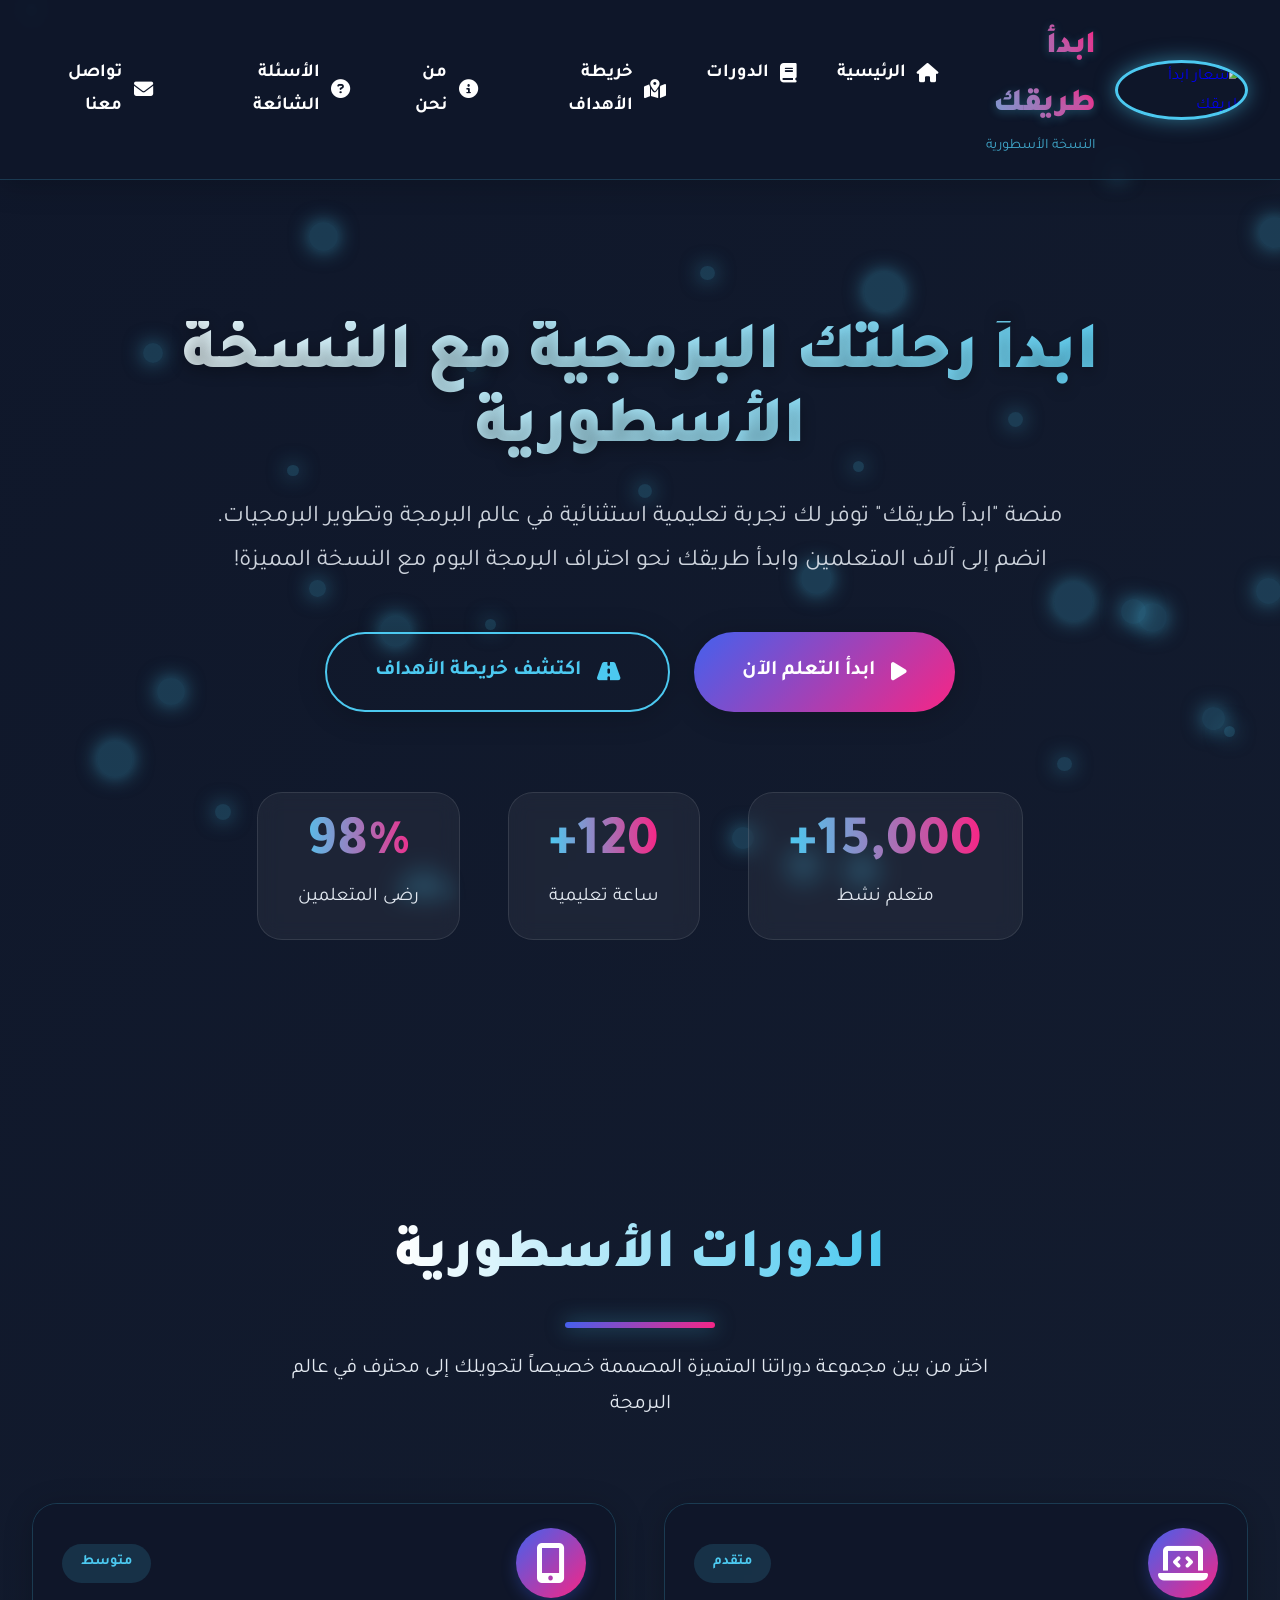
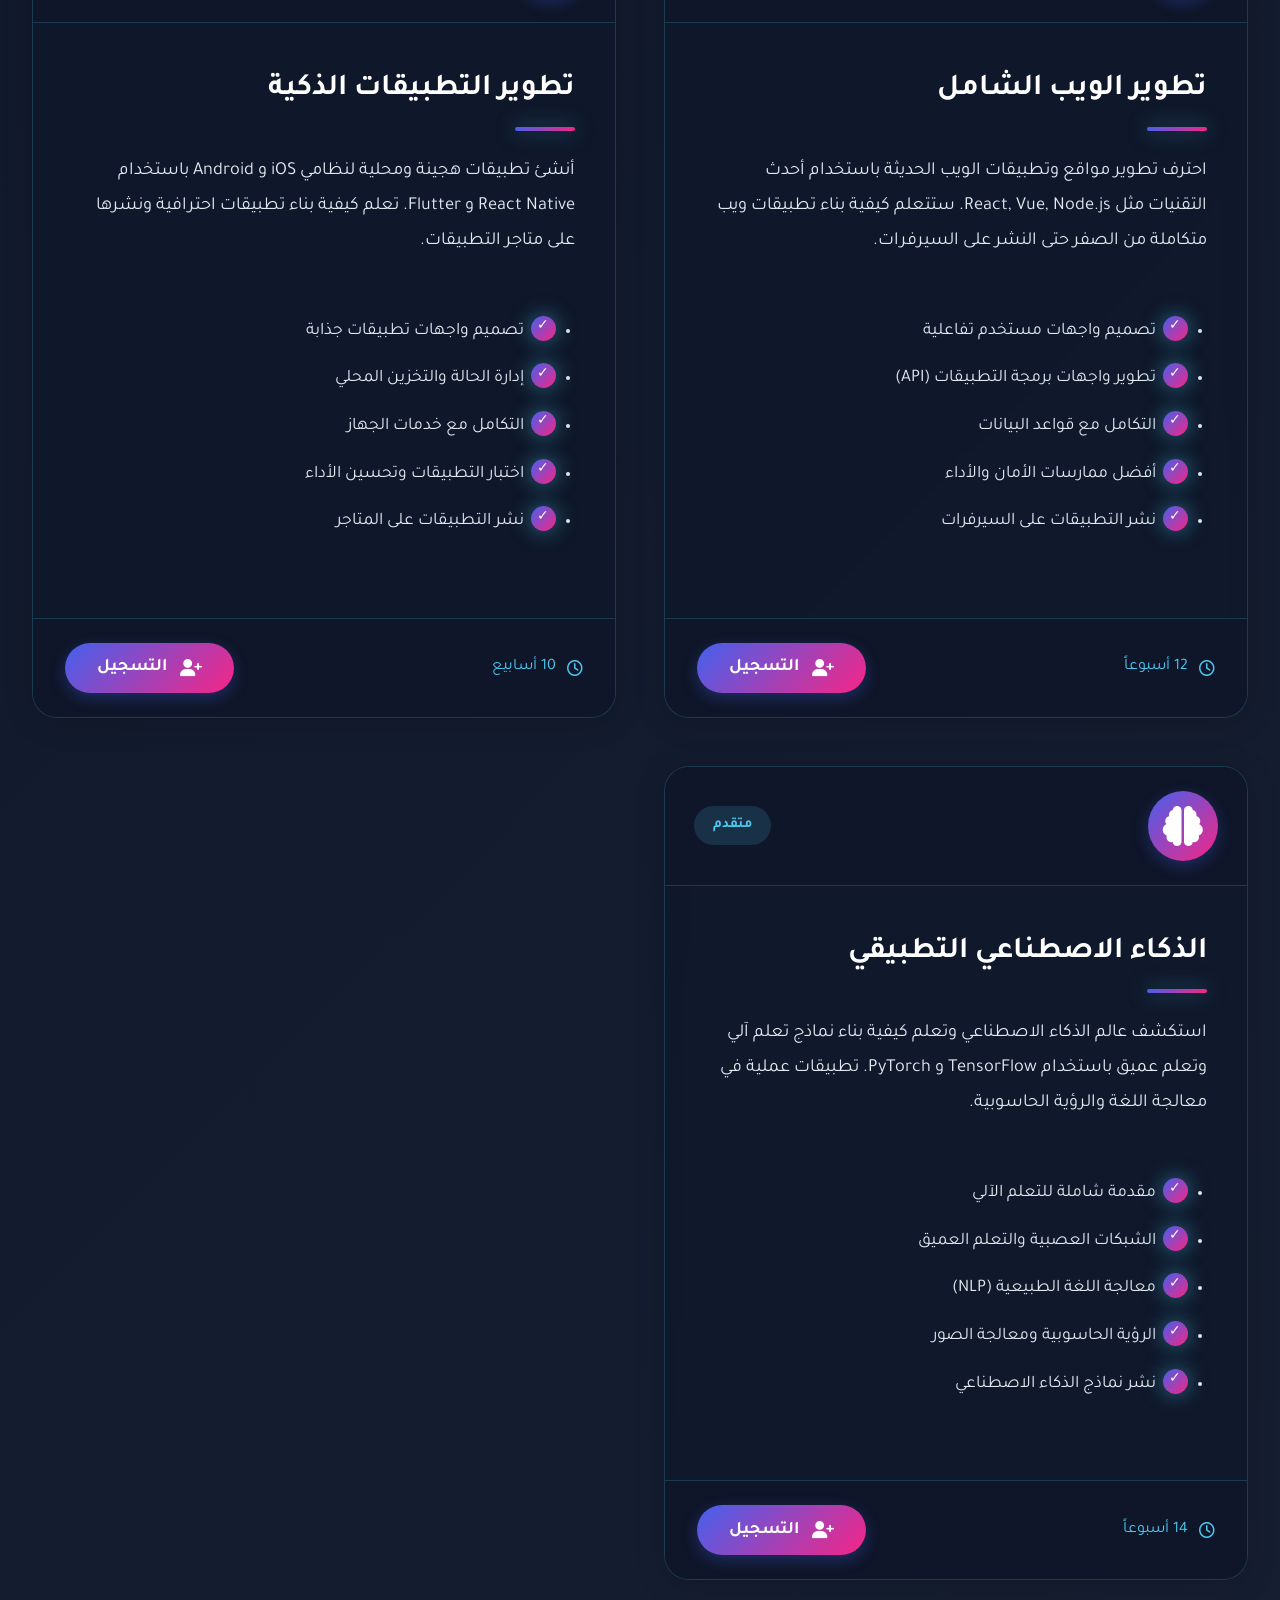
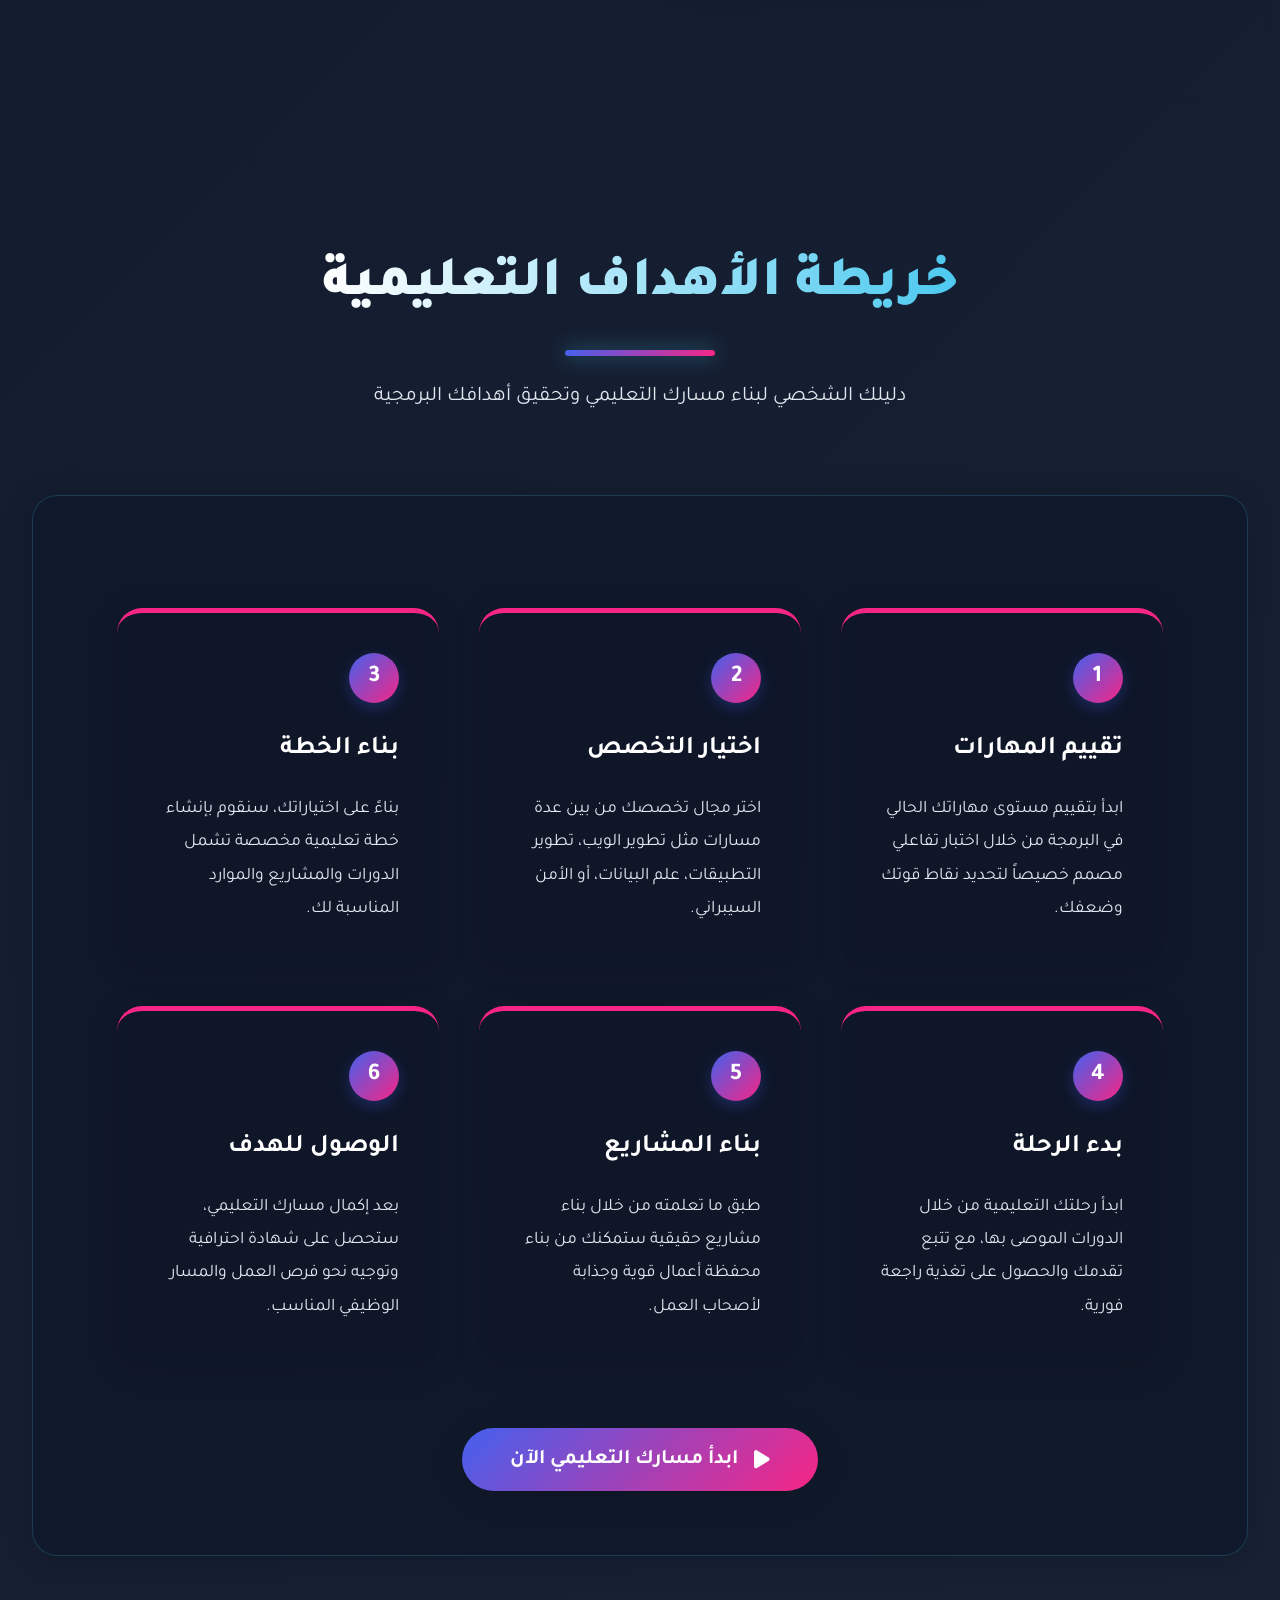
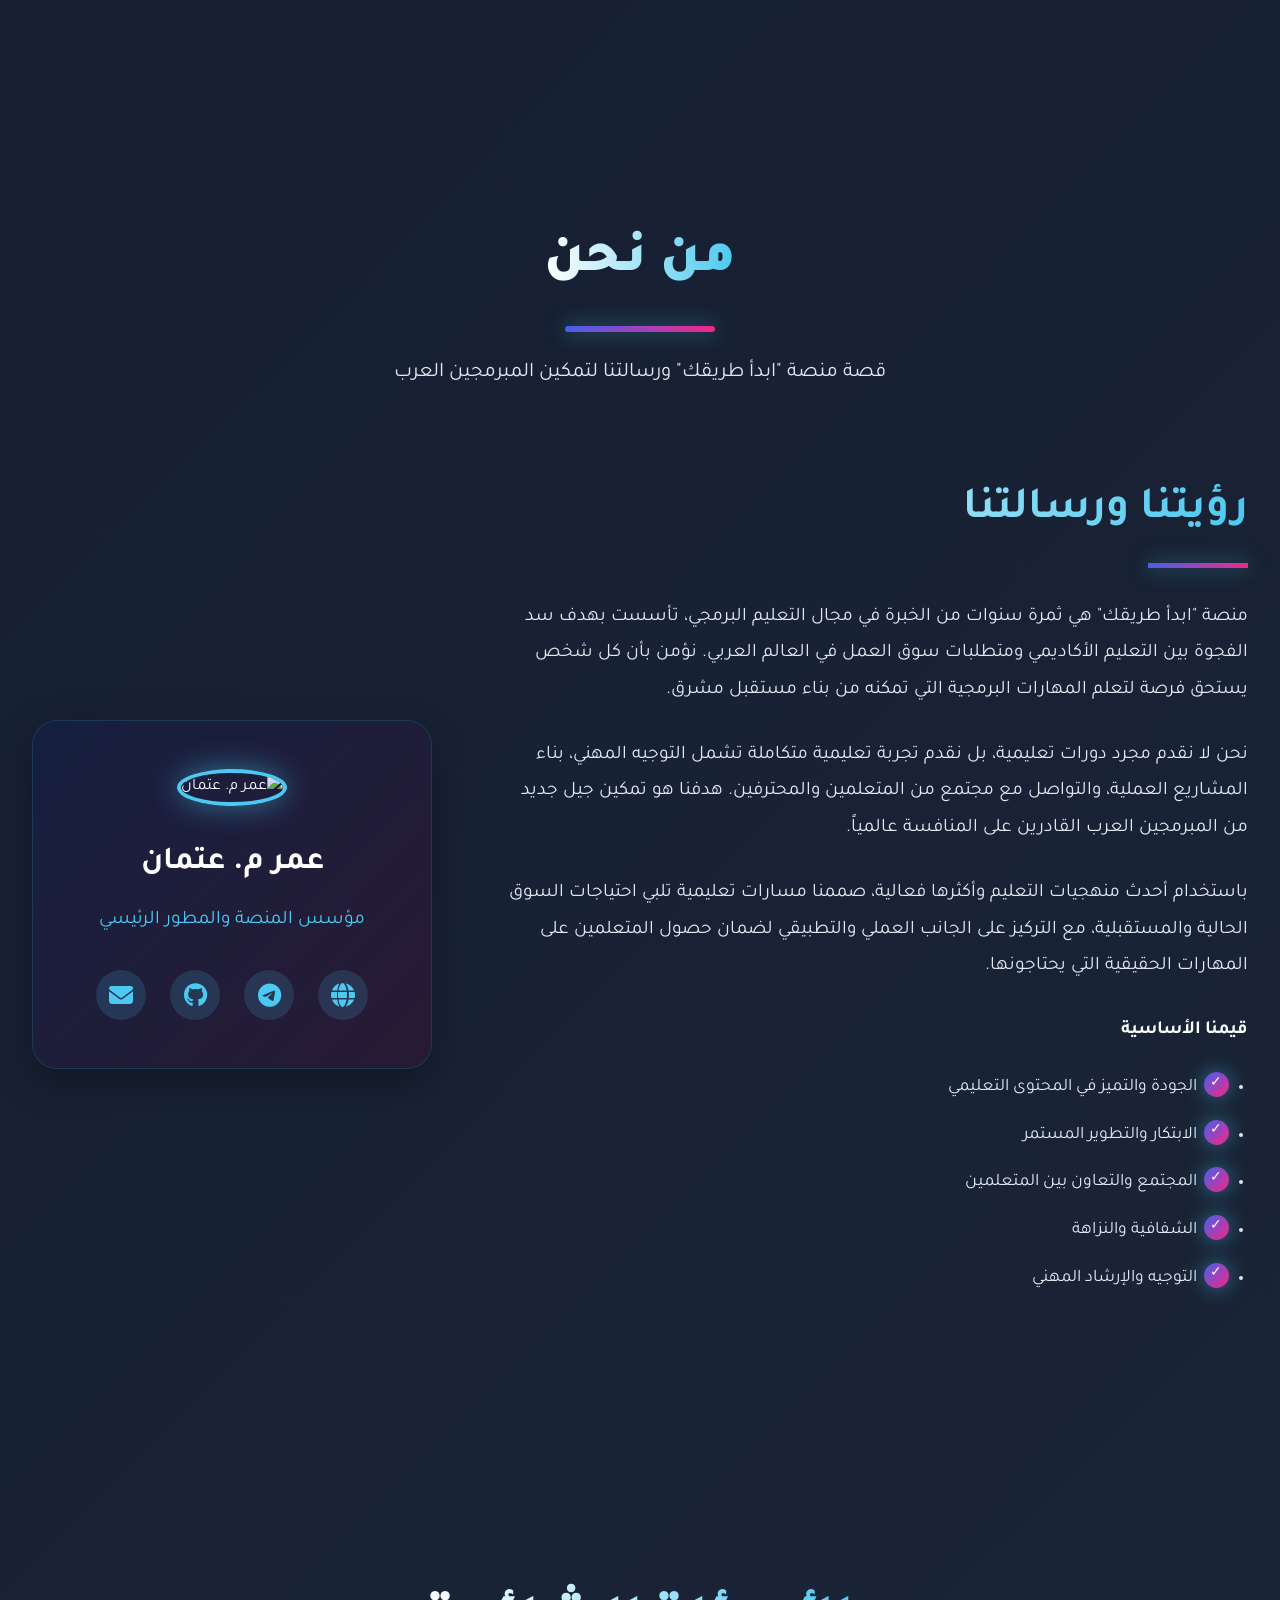
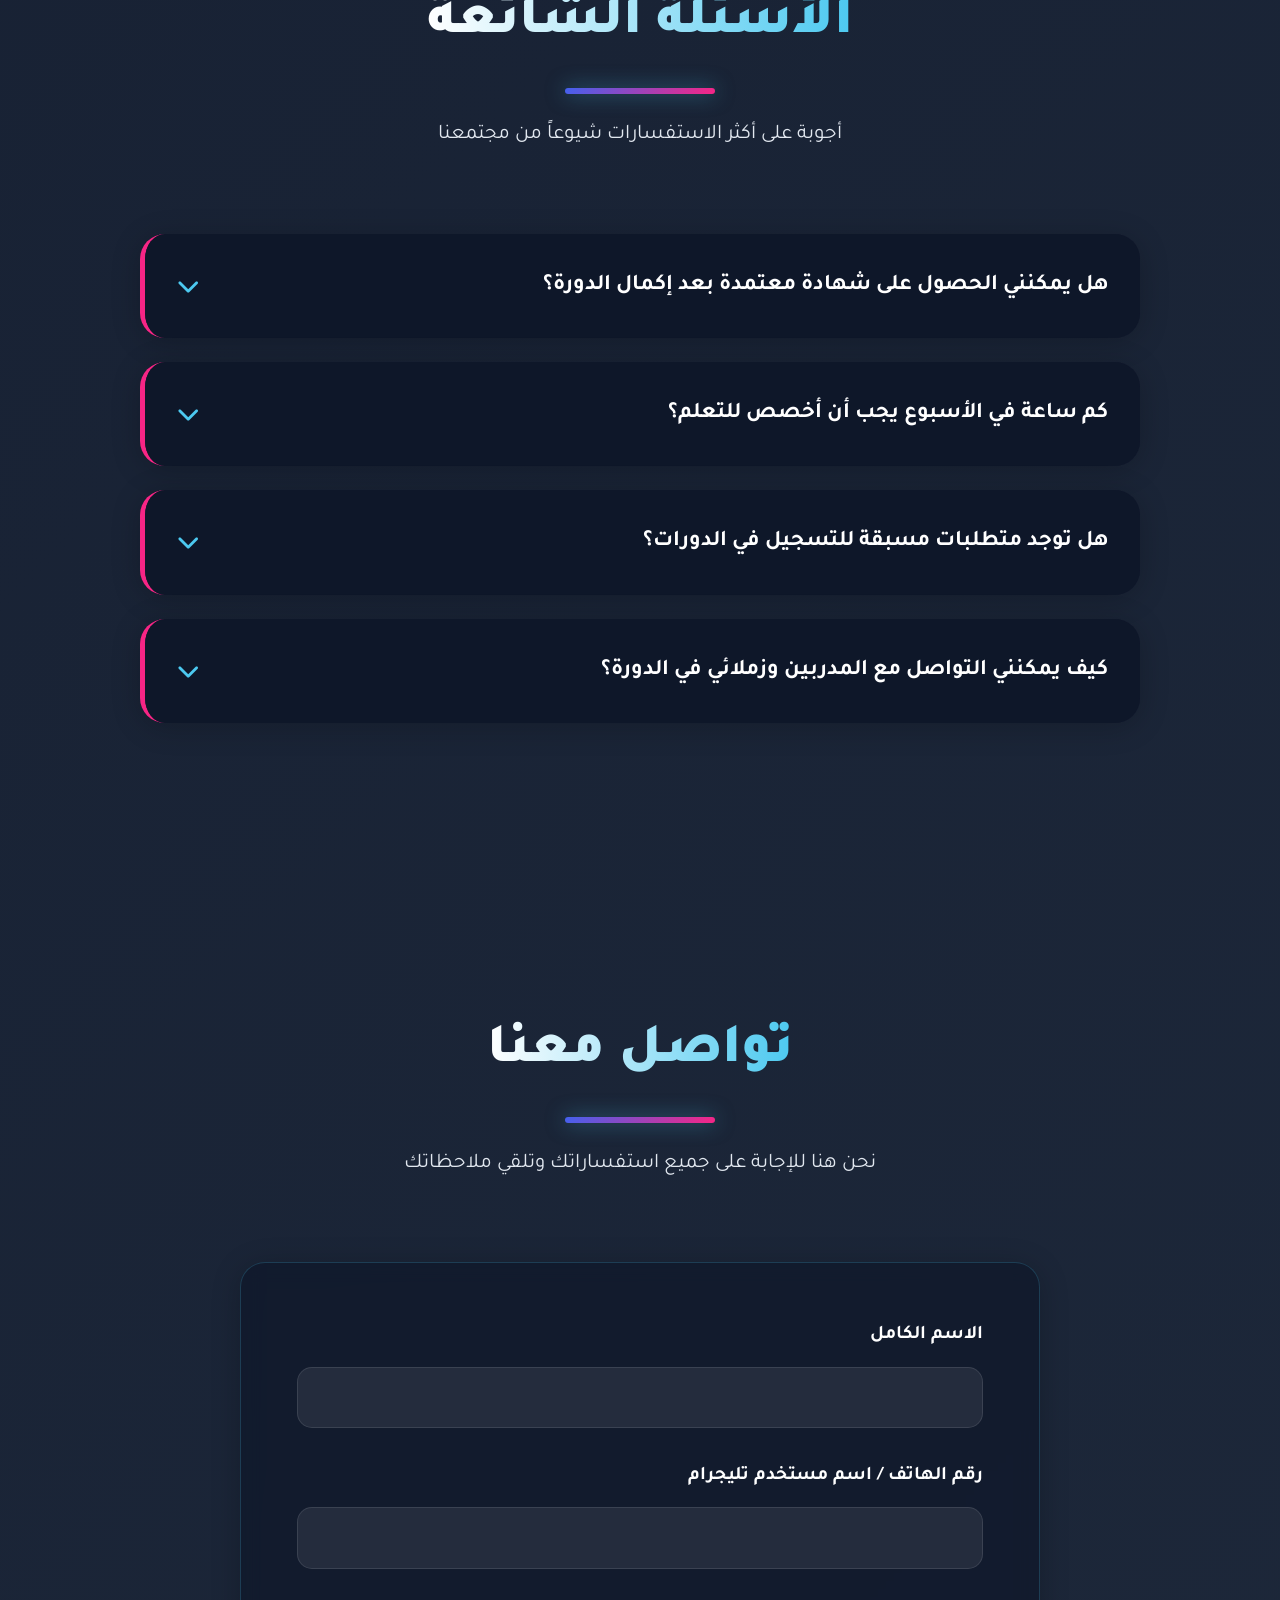
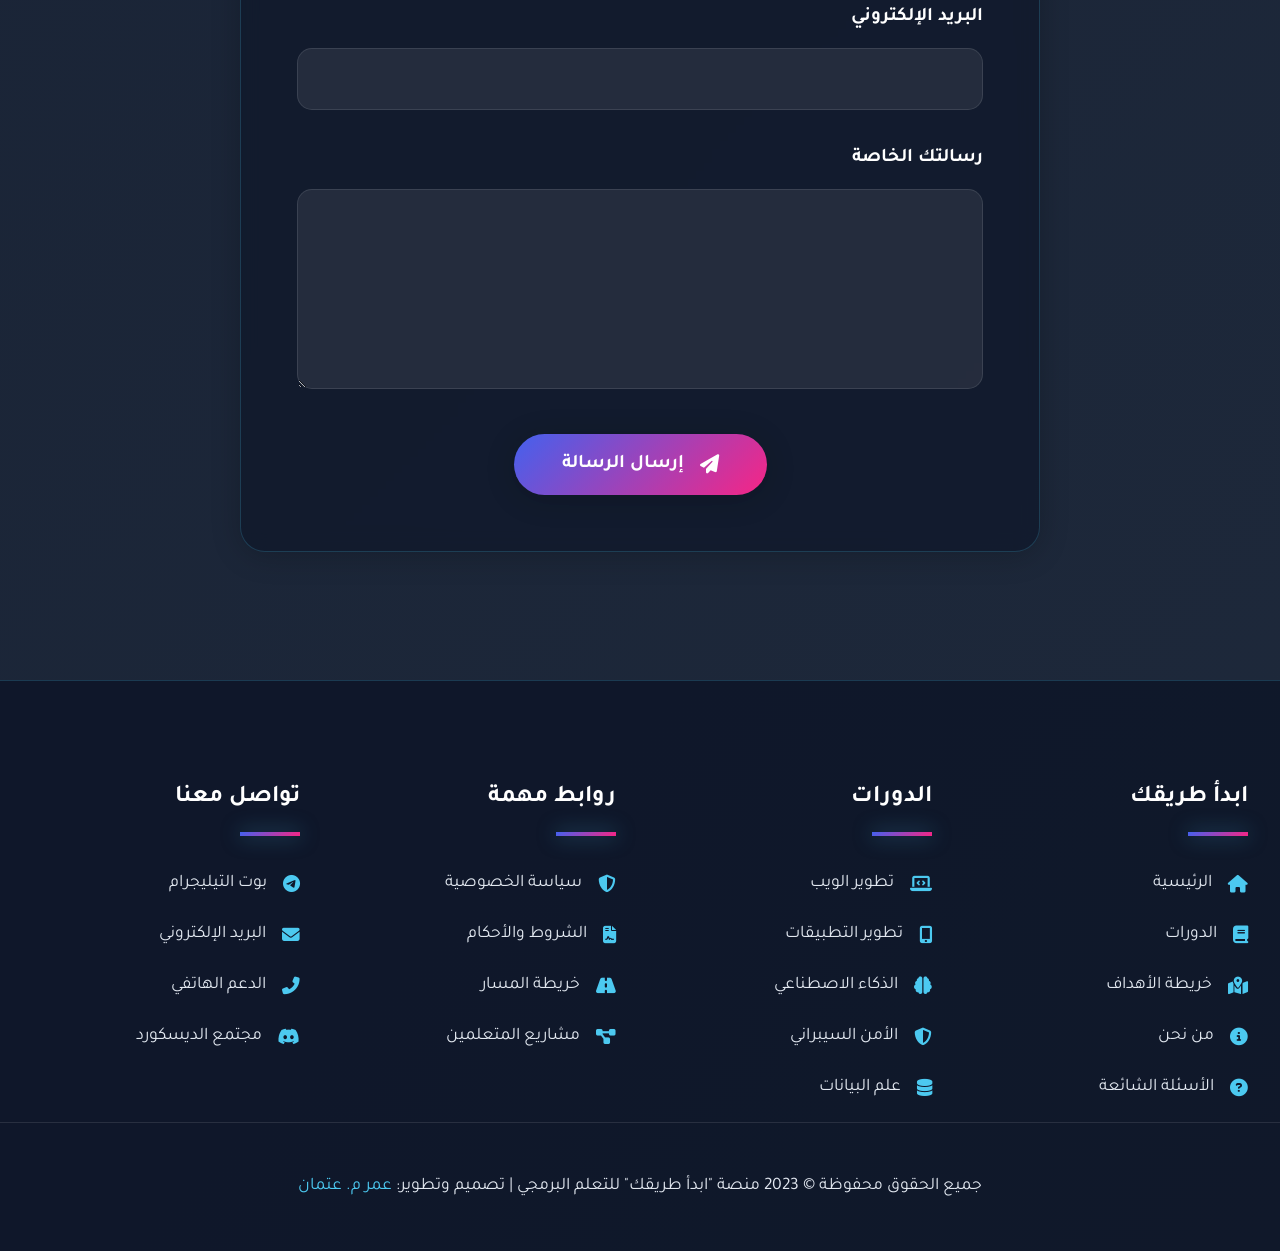
==== commit a2633653: "Update index.html" ====
--- a/index.html
+++ b/index.html
@@ -3,10 +3,9 @@
 <head>
     <meta charset="UTF-8">
     <meta name="viewport" content="width=device-width, initial-scale=1.0">
-    <title>ابدأ طريقك - النسخة الأسطورية</title>
+    <title>ابدأ طريقك - النسخة الأسطورية المميزة</title>
     <link rel="stylesheet" href="https://cdnjs.cloudflare.com/ajax/libs/font-awesome/6.4.0/css/all.min.css">
     <link href="https://fonts.googleapis.com/css2?family=Tajawal:wght@300;400;500;700;800;900&display=swap" rel="stylesheet">
-    <script src="https://cdn.jsdelivr.net/particles.js/2.0.0/particles.min.js"></script>
     <style>
         :root {
             --primary: #4361ee;
@@ -16,17 +15,18 @@
             --gradient: linear-gradient(135deg, var(--primary), var(--accent));
             --gradient-secondary: linear-gradient(135deg, var(--secondary), var(--primary));
             --light: #f8f9fa;
-            --dark: #212529;
+            --dark: #0f172a;
             --success: #06d6a0;
             --warning: #ffd166;
             --danger: #ef476f;
-            --gray: #6c757d;
-            --light-gray: #e9ecef;
+            --gray: #64748b;
+            --light-gray: #e2e8f0;
             --transition: all 0.5s cubic-bezier(0.25, 0.8, 0.25, 1);
-            --shadow: 0 4px 20px rgba(0, 0, 0, 0.08);
-            --shadow-lg: 0 15px 30px rgba(0, 0, 0, 0.15);
-            --rounded: 20px;
-            --rounded-sm: 12px;
+            --shadow: 0 4px 30px rgba(0, 0, 0, 0.2);
+            --shadow-lg: 0 15px 40px rgba(0, 0, 0, 0.3);
+            --rounded: 25px;
+            --rounded-sm: 15px;
+            --glow: 0 0 20px rgba(76, 201, 240, 0.5);
         }
         
         * {
@@ -43,24 +43,35 @@
             line-height: 1.8;
         }
         
-        /* Particles background */
-        #particles-js {
+        /* Floating Particles Background */
+        .particles {
             position: fixed;
+            top: 0;
+            left: 0;
             width: 100%;
             height: 100%;
             z-index: -1;
-        }
-        
-        .container {
-            width: 100%;
-            max-width: 1400px;
-            margin: 0 auto;
-            padding: 0 2rem;
+            overflow: hidden;
+        }
+        
+        .particle {
+            position: absolute;
+            border-radius: 50%;
+            background: rgba(76, 201, 240, 0.2);
+            animation: float 15s infinite ease-in-out;
+            box-shadow: var(--glow);
+        }
+        
+        @keyframes float {
+            0%, 100% { transform: translate(0, 0); }
+            25% { transform: translate(40px, 60px); }
+            50% { transform: translate(-30px, 80px); }
+            75% { transform: translate(50px, -40px); }
         }
         
         /* Header Styles */
         header {
-            background: rgba(15, 23, 42, 0.8);
+            background: rgba(15, 23, 42, 0.85);
             backdrop-filter: blur(10px);
             color: white;
             padding: 1.2rem 0;
@@ -68,13 +79,16 @@
             top: 0;
             z-index: 1000;
             box-shadow: var(--shadow);
-            border-bottom: 1px solid rgba(255, 255, 255, 0.1);
+            border-bottom: 1px solid rgba(76, 201, 240, 0.2);
         }
         
         .header-container {
             display: flex;
             justify-content: space-between;
             align-items: center;
+            max-width: 1400px;
+            margin: 0 auto;
+            padding: 0 2rem;
         }
         
         .logo {
@@ -82,6 +96,7 @@
             align-items: center;
             gap: 1.2rem;
             transition: var(--transition);
+            text-decoration: none;
         }
         
         .logo:hover {
@@ -92,7 +107,7 @@
             height: 60px;
             border-radius: 50%;
             border: 3px solid var(--secondary);
-            box-shadow: 0 0 20px rgba(76, 201, 240, 0.5);
+            box-shadow: var(--glow);
         }
         
         .logo-text {
@@ -186,8 +201,9 @@
         }
         
         .hero-content {
-            max-width: 900px;
+            max-width: 1400px;
             margin: 0 auto;
+            padding: 0 2rem;
             text-align: center;
             position: relative;
             z-index: 10;
@@ -203,6 +219,12 @@
             -webkit-background-clip: text;
             -webkit-text-fill-color: transparent;
             letter-spacing: -1px;
+            animation: glowText 3s ease-in-out infinite alternate;
+        }
+        
+        @keyframes glowText {
+            0% { text-shadow: 0 0 10px rgba(76, 201, 240, 0.5); }
+            100% { text-shadow: 0 0 30px rgba(76, 201, 240, 0.8), 0 0 60px rgba(67, 97, 238, 0.6); }
         }
         
         .hero p {
@@ -213,7 +235,6 @@
             margin-right: auto;
             opacity: 0.9;
             color: #e2e8f0;
-            text-shadow: 0 2px 5px rgba(0, 0, 0, 0.2);
         }
         
         .hero-buttons {
@@ -261,7 +282,14 @@
         
         .cta-button:hover {
             transform: translateY(-7px);
-            box-shadow: 0 15px 30px rgba(0, 0, 0, 0.3);
+            box-shadow: var(--shadow-lg);
+            animation: pulse 1.5s infinite;
+        }
+        
+        @keyframes pulse {
+            0% { box-shadow: 0 0 0 0 rgba(67, 97, 238, 0.7); }
+            70% { box-shadow: 0 0 0 15px rgba(67, 97, 238, 0); }
+            100% { box-shadow: 0 0 0 0 rgba(67, 97, 238, 0); }
         }
         
         .cta-button.secondary {
@@ -290,12 +318,12 @@
             backdrop-filter: blur(10px);
             border: 1px solid rgba(255, 255, 255, 0.1);
             transition: var(--transition);
-        }
-        
-        .stat-item:hover {
-            transform: translateY(-10px);
-            background: rgba(76, 201, 240, 0.1);
-            border-color: var(--secondary);
+            animation: floatStat 6s ease-in-out infinite;
+        }
+        
+        @keyframes floatStat {
+            0%, 100% { transform: translateY(0); }
+            50% { transform: translateY(-20px); }
         }
         
         .stat-number {
@@ -316,6 +344,12 @@
         /* Courses Section */
         .section {
             padding: 8rem 0;
+        }
+        
+        .container {
+            max-width: 1400px;
+            margin: 0 auto;
+            padding: 0 2rem;
         }
         
         .section-title {
@@ -345,6 +379,7 @@
             height: 6px;
             background: var(--gradient);
             border-radius: 3px;
+            box-shadow: var(--glow);
         }
         
         .section-title p {
@@ -374,10 +409,16 @@
             border: 1px solid rgba(76, 201, 240, 0.2);
             backdrop-filter: blur(10px);
             transform: translateY(0);
+            animation: floatCard 8s ease-in-out infinite;
+        }
+        
+        @keyframes floatCard {
+            0%, 100% { transform: translateY(0); }
+            50% { transform: translateY(-15px); }
         }
         
         .course-card:hover {
-            transform: translateY(-20px);
+            transform: translateY(-20px) scale(1.02);
             box-shadow: var(--shadow-lg);
             border-color: var(--secondary);
         }
@@ -454,6 +495,7 @@
             height: 4px;
             background: var(--gradient);
             border-radius: 2px;
+            box-shadow: var(--glow);
         }
         
         .course-content p {
@@ -491,6 +533,7 @@
             align-items: center;
             justify-content: center;
             font-size: 0.9rem;
+            box-shadow: var(--glow);
         }
         
         .course-footer {
@@ -528,6 +571,7 @@
         .course-btn:hover {
             transform: translateY(-5px);
             box-shadow: 0 10px 25px rgba(67, 97, 238, 0.4);
+            animation: pulse 1.5s infinite;
         }
         
         /* Goal Map Section */
@@ -544,6 +588,12 @@
             margin-top: 3rem;
             backdrop-filter: blur(10px);
             border: 1px solid rgba(76, 201, 240, 0.2);
+            animation: floatContainer 10s ease-in-out infinite;
+        }
+        
+        @keyframes floatContainer {
+            0%, 100% { transform: translateY(0); }
+            50% { transform: translateY(-15px); }
         }
         
         .map-steps {
@@ -567,6 +617,12 @@
             position: relative;
             overflow: hidden;
             z-index: 2;
+            animation: floatStep 6s ease-in-out infinite;
+        }
+        
+        @keyframes floatStep {
+            0%, 100% { transform: translateY(0); }
+            50% { transform: translateY(-10px); }
         }
         
         .map-step:hover {
@@ -654,6 +710,7 @@
             width: 100px;
             height: 5px;
             background: var(--gradient);
+            box-shadow: var(--glow);
         }
         
         .about-text p {
@@ -675,6 +732,7 @@
             overflow: hidden;
             backdrop-filter: blur(10px);
             border: 1px solid rgba(76, 201, 240, 0.2);
+            animation: floatCard 8s ease-in-out infinite;
         }
         
         .developer-card::before {
@@ -813,6 +871,12 @@
             box-shadow: var(--shadow);
             backdrop-filter: blur(10px);
             border: 1px solid rgba(76, 201, 240, 0.2);
+            animation: floatForm 7s ease-in-out infinite;
+        }
+        
+        @keyframes floatForm {
+            0%, 100% { transform: translateY(0); }
+            50% { transform: translateY(-10px); }
         }
         
         .form-group {
@@ -873,6 +937,7 @@
         .submit-btn:hover {
             transform: translateY(-5px);
             box-shadow: 0 10px 25px rgba(67, 97, 238, 0.4);
+            animation: pulse 1.5s infinite;
         }
         
         /* Footer */
@@ -890,6 +955,9 @@
             grid-template-columns: repeat(4, 1fr);
             gap: 3rem;
             margin-bottom: 5rem;
+            max-width: 1400px;
+            margin: 0 auto;
+            padding: 0 2rem;
         }
         
         .footer-col h4 {
@@ -908,6 +976,7 @@
             width: 60px;
             height: 4px;
             background: var(--gradient);
+            box-shadow: var(--glow);
         }
         
         .footer-links {
@@ -949,6 +1018,9 @@
             border-top: 1px solid rgba(255, 255, 255, 0.1);
             color: var(--light-gray);
             font-size: 1.1rem;
+            max-width: 1400px;
+            margin: 0 auto;
+            padding: 3rem 2rem 0;
         }
         
         .copyright a {
@@ -962,15 +1034,113 @@
             text-decoration: underline;
         }
         
-        /* Floating Elements */
-        .floating {
-            animation: floating 8s ease-in-out infinite;
-        }
-        
-        @keyframes floating {
-            0% { transform: translateY(0px); }
-            50% { transform: translateY(-20px); }
-            100% { transform: translateY(0px); }
+        /* Modal */
+        .modal {
+            display: none;
+            position: fixed;
+            top: 0;
+            right: 0;
+            width: 100%;
+            height: 100%;
+            background: rgba(0, 0, 0, 0.9);
+            z-index: 2000;
+            justify-content: center;
+            align-items: center;
+            padding: 1rem;
+        }
+        
+        .modal-content {
+            background: rgba(15, 23, 42, 0.95);
+            width: 90%;
+            max-width: 600px;
+            border-radius: var(--rounded);
+            overflow: hidden;
+            box-shadow: var(--shadow-lg);
+            border: 1px solid var(--secondary);
+            animation: modalOpen 0.5s ease-out;
+            backdrop-filter: blur(20px);
+        }
+        
+        @keyframes modalOpen {
+            from { transform: scale(0.9); opacity: 0; }
+            to { transform: scale(1); opacity: 1; }
+        }
+        
+        .modal-header {
+            background: var(--gradient);
+            padding: 1.5rem 2rem;
+            display: flex;
+            justify-content: space-between;
+            align-items: center;
+        }
+        
+        .modal-header h3 {
+            font-size: 1.8rem;
+            color: white;
+        }
+        
+        .close-modal {
+            background: none;
+            border: none;
+            color: white;
+            font-size: 2rem;
+            cursor: pointer;
+            transition: var(--transition);
+        }
+        
+        .close-modal:hover {
+            transform: rotate(90deg);
+            color: var(--accent);
+        }
+        
+        .modal-body {
+            padding: 2.5rem;
+            color: white;
+        }
+        
+        .modal-body p {
+            margin-bottom: 1.5rem;
+            line-height: 1.8;
+            font-size: 1.1rem;
+        }
+        
+        .modal-footer {
+            padding: 1.5rem 2rem;
+            display: flex;
+            justify-content: flex-end;
+            gap: 1rem;
+            background: rgba(15, 23, 42, 0.8);
+            border-top: 1px solid rgba(76, 201, 240, 0.2);
+        }
+        
+        .modal-btn {
+            padding: 0.8rem 2rem;
+            border-radius: 50px;
+            font-weight: 600;
+            cursor: pointer;
+            transition: var(--transition);
+            border: none;
+            font-size: 1.1rem;
+        }
+        
+        .modal-btn.primary {
+            background: var(--gradient);
+            color: white;
+        }
+        
+        .modal-btn.primary:hover {
+            transform: translateY(-3px);
+            box-shadow: 0 5px 15px rgba(67, 97, 238, 0.4);
+        }
+        
+        .modal-btn.secondary {
+            background: transparent;
+            border: 2px solid var(--secondary);
+            color: var(--secondary);
+        }
+        
+        .modal-btn.secondary:hover {
+            background: rgba(76, 201, 240, 0.1);
         }
         
         /* Responsive Design */
@@ -1038,6 +1208,10 @@
             .map-step {
                 width: 100%;
             }
+            
+            .contact-form {
+                padding: 2rem;
+            }
         }
         
         @media (max-width: 576px) {
@@ -1061,19 +1235,19 @@
                 font-size: 2.3rem;
             }
             
-            .contact-form {
-                padding: 2rem;
+            .footer-grid {
+                grid-template-columns: 1fr;
             }
         }
     </style>
 </head>
 <body>
-    <!-- Particles Background -->
-    <div id="particles-js"></div>
+    <!-- Floating Particles Background -->
+    <div class="particles" id="particles"></div>
     
     <!-- Header -->
     <header>
-        <div class="container header-container">
+        <div class="header-container">
             <a href="#home" class="logo">
                 <img src="https://i.postimg.cc/C5sgw6T5/Picsart-25-06-07-10-18-36-116.jpg" alt="شعار ابدأ طريقك">
                 <div class="logo-text">
@@ -1099,8 +1273,8 @@
 
     <!-- Hero Section -->
     <section class="hero" id="home">
-        <div class="container hero-content">
-            <h2 class="floating">ابدأ رحلتك البرمجية مع النسخة الأسطورية</h2>
+        <div class="hero-content">
+            <h2>ابدأ رحلتك البرمجية مع النسخة الأسطورية</h2>
             <p>منصة "ابدأ طريقك" توفر لك تجربة تعليمية استثنائية في عالم البرمجة وتطوير البرمجيات. انضم إلى آلاف المتعلمين وابدأ طريقك نحو احتراف البرمجة اليوم مع النسخة المميزة!</p>
             
             <div class="hero-buttons">
@@ -1113,15 +1287,15 @@
             </div>
             
             <div class="hero-stats">
-                <div class="stat-item floating">
+                <div class="stat-item">
                     <div class="stat-number">15,000+</div>
                     <div class="stat-text">متعلم نشط</div>
                 </div>
-                <div class="stat-item floating" style="animation-delay: 0.5s;">
+                <div class="stat-item">
                     <div class="stat-number">120+</div>
                     <div class="stat-text">ساعة تعليمية</div>
                 </div>
-                <div class="stat-item floating" style="animation-delay: 1s;">
+                <div class="stat-item">
                     <div class="stat-number">98%</div>
                     <div class="stat-text">رضى المتعلمين</div>
                 </div>
@@ -1139,7 +1313,7 @@
             
             <div class="courses-grid">
                 <!-- Course 1 -->
-                <div class="course-card floating">
+                <div class="course-card">
                     <div class="course-header">
                         <div class="course-icon">
                             <i class="fas fa-laptop-code"></i>
@@ -1163,14 +1337,14 @@
                             <i class="far fa-clock"></i>
                             <span>12 أسبوعاً</span>
                         </div>
-                        <button class="course-btn">
-                            التسجيل <i class="fas fa-arrow-left"></i>
+                        <button class="course-btn" data-course="تطوير الويب الشامل">
+                            <i class="fas fa-user-plus"></i> التسجيل
                         </button>
                     </div>
                 </div>
                 
                 <!-- Course 2 -->
-                <div class="course-card floating" style="animation-delay: 0.3s;">
+                <div class="course-card">
                     <div class="course-header">
                         <div class="course-icon">
                             <i class="fas fa-mobile-alt"></i>
@@ -1194,14 +1368,14 @@
                             <i class="far fa-clock"></i>
                             <span>10 أسابيع</span>
                         </div>
-                        <button class="course-btn">
-                            التسجيل <i class="fas fa-arrow-left"></i>
+                        <button class="course-btn" data-course="تطوير التطبيقات الذكية">
+                            <i class="fas fa-user-plus"></i> التسجيل
                         </button>
                     </div>
                 </div>
                 
                 <!-- Course 3 -->
-                <div class="course-card floating" style="animation-delay: 0.6s;">
+                <div class="course-card">
                     <div class="course-header">
                         <div class="course-icon">
                             <i class="fas fa-brain"></i>
@@ -1225,8 +1399,8 @@
                             <i class="far fa-clock"></i>
                             <span>14 أسبوعاً</span>
                         </div>
-                        <button class="course-btn">
-                            التسجيل <i class="fas fa-arrow-left"></i>
+                        <button class="course-btn" data-course="الذكاء الاصطناعي التطبيقي">
+                            <i class="fas fa-user-plus"></i> التسجيل
                         </button>
                     </div>
                 </div>
@@ -1242,7 +1416,7 @@
                 <p>دليلك الشخصي لبناء مسارك التعليمي وتحقيق أهدافك البرمجية</p>
             </div>
             
-            <div class="map-container floating">
+            <div class="map-container">
                 <div class="map-steps">
                     <div class="map-step">
                         <div class="step-number">1</div>
@@ -1250,31 +1424,31 @@
                         <p>ابدأ بتقييم مستوى مهاراتك الحالي في البرمجة من خلال اختبار تفاعلي مصمم خصيصاً لتحديد نقاط قوتك وضعفك.</p>
                     </div>
                     
-                    <div class="map-step" style="animation-delay: 0.2s;">
+                    <div class="map-step">
                         <div class="step-number">2</div>
                         <h3>اختيار التخصص</h3>
                         <p>اختر مجال تخصصك من بين عدة مسارات مثل تطوير الويب، تطوير التطبيقات، علم البيانات، أو الأمن السيبراني.</p>
                     </div>
                     
-                    <div class="map-step" style="animation-delay: 0.4s;">
+                    <div class="map-step">
                         <div class="step-number">3</div>
                         <h3>بناء الخطة</h3>
                         <p>بناءً على اختياراتك، سنقوم بإنشاء خطة تعليمية مخصصة تشمل الدورات والمشاريع والموارد المناسبة لك.</p>
                     </div>
                     
-                    <div class="map-step" style="animation-delay: 0.6s;">
+                    <div class="map-step">
                         <div class="step-number">4</div>
                         <h3>بدء الرحلة</h3>
                         <p>ابدأ رحلتك التعليمية من خلال الدورات الموصى بها، مع تتبع تقدمك والحصول على تغذية راجعة فورية.</p>
                     </div>
                     
-                    <div class="map-step" style="animation-delay: 0.8s;">
+                    <div class="map-step">
                         <div class="step-number">5</div>
                         <h3>بناء المشاريع</h3>
                         <p>طبق ما تعلمته من خلال بناء مشاريع حقيقية ستمكنك من بناء محفظة أعمال قوية وجذابة لأصحاب العمل.</p>
                     </div>
                     
-                    <div class="map-step" style="animation-delay: 1s;">
+                    <div class="map-step">
                         <div class="step-number">6</div>
                         <h3>الوصول للهدف</h3>
                         <p>بعد إكمال مسارك التعليمي، ستحصل على شهادة احترافية وتوجيه نحو فرص العمل والمسار الوظيفي المناسب.</p>
@@ -1282,7 +1456,7 @@
                 </div>
                 
                 <div class="path-btn-container">
-                    <button class="cta-button">
+                    <button class="cta-button" id="startPathBtn">
                         <i class="fas fa-play"></i> ابدأ مسارك التعليمي الآن
                     </button>
                 </div>
@@ -1315,7 +1489,7 @@
                     </ul>
                 </div>
                 
-                <div class="developer-card floating">
+                <div class="developer-card">
                     <img src="https://avatars.githubusercontent.com/u/55729253?v=4" alt="عمر م. عتمان">
                     <h3>عمر م. عتمان</h3>
                     <p>مؤسس المنصة والمطور الرئيسي</p>
@@ -1414,7 +1588,7 @@
                 <p>نحن هنا للإجابة على جميع استفساراتك وتلقي ملاحظاتك</p>
             </div>
             
-            <div class="contact-form floating">
+            <div class="contact-form">
                 <form id="contactForm">
                     <div class="form-group">
                         <label for="fullname">الاسم الكامل</label>
@@ -1446,97 +1620,133 @@
 
     <!-- Footer -->
     <footer>
-        <div class="container">
-            <div class="footer-grid">
-                <div class="footer-col">
-                    <h4>ابدأ طريقك</h4>
-                    <ul class="footer-links">
-                        <li><a href="#home"><i class="fas fa-home"></i> الرئيسية</a></li>
-                        <li><a href="#courses"><i class="fas fa-book"></i> الدورات</a></li>
-                        <li><a href="#goal-map"><i class="fas fa-map-marked-alt"></i> خريطة الأهداف</a></li>
-                        <li><a href="#about"><i class="fas fa-info-circle"></i> من نحن</a></li>
-                        <li><a href="#faq"><i class="fas fa-question-circle"></i> الأسئلة الشائعة</a></li>
-                    </ul>
-                </div>
-                
-                <div class="footer-col">
-                    <h4>الدورات</h4>
-                    <ul class="footer-links">
-                        <li><a href="#courses"><i class="fas fa-laptop-code"></i> تطوير الويب</a></li>
-                        <li><a href="#courses"><i class="fas fa-mobile-alt"></i> تطوير التطبيقات</a></li>
-                        <li><a href="#courses"><i class="fas fa-brain"></i> الذكاء الاصطناعي</a></li>
-                        <li><a href="#courses"><i class="fas fa-shield-alt"></i> الأمن السيبراني</a></li>
-                        <li><a href="#courses"><i class="fas fa-database"></i> علم البيانات</a></li>
-                    </ul>
-                </div>
-                
-                <div class="footer-col">
-                    <h4>روابط مهمة</h4>
-                    <ul class="footer-links">
-                        <li><a href="#"><i class="fas fa-shield-alt"></i> سياسة الخصوصية</a></li>
-                        <li><a href="#"><i class="fas fa-file-contract"></i> الشروط والأحكام</a></li>
-                        <li><a href="#"><i class="fas fa-blog"></i> المدونة</a></li>
-                        <li><a href="#"><i class="fas fa-project-diagram"></i> مشاريع المتعلمين</a></li>
-                    </ul>
-                </div>
-                
-                <div class="footer-col">
-                    <h4>تواصل معنا</h4>
-                    <ul class="footer-links">
-                        <li><a href="https://t.me/OomaretmanBOT" target="_blank"><i class="fab fa-telegram"></i> بوت التيليجرام</a></li>
-                        <li><a href="mailto:info@startyourpath.com"><i class="fas fa-envelope"></i> البريد الإلكتروني</a></li>
-                        <li><a href="#"><i class="fab fa-whatsapp"></i> واتساب الدعم</a></li>
-                        <li><a href="#"><i class="fab fa-discord"></i> مجتمع الديسكورد</a></li>
-                    </ul>
-                </div>
-            </div>
-            
-            <div class="copyright">
-                <p>جميع الحقوق محفوظة &copy; 2023 منصة "ابدأ طريقك" للتعلم البرمجي | تصميم وتطوير: <a href="https://omarmetman.vercel.app/" target="_blank">عمر م. عتمان</a></p>
-            </div>
+        <div class="footer-grid">
+            <div class="footer-col">
+                <h4>ابدأ طريقك</h4>
+                <ul class="footer-links">
+                    <li><a href="#home"><i class="fas fa-home"></i> الرئيسية</a></li>
+                    <li><a href="#courses"><i class="fas fa-book"></i> الدورات</a></li>
+                    <li><a href="#goal-map"><i class="fas fa-map-marked-alt"></i> خريطة الأهداف</a></li>
+                    <li><a href="#about"><i class="fas fa-info-circle"></i> من نحن</a></li>
+                    <li><a href="#faq"><i class="fas fa-question-circle"></i> الأسئلة الشائعة</a></li>
+                </ul>
+            </div>
+            
+            <div class="footer-col">
+                <h4>الدورات</h4>
+                <ul class="footer-links">
+                    <li><a href="#courses"><i class="fas fa-laptop-code"></i> تطوير الويب</a></li>
+                    <li><a href="#courses"><i class="fas fa-mobile-alt"></i> تطوير التطبيقات</a></li>
+                    <li><a href="#courses"><i class="fas fa-brain"></i> الذكاء الاصطناعي</a></li>
+                    <li><a href="#courses"><i class="fas fa-shield-alt"></i> الأمن السيبراني</a></li>
+                    <li><a href="#courses"><i class="fas fa-database"></i> علم البيانات</a></li>
+                </ul>
+            </div>
+            
+            <div class="footer-col">
+                <h4>روابط مهمة</h4>
+                <ul class="footer-links">
+                    <li><a href="#" id="privacyLink"><i class="fas fa-shield-alt"></i> سياسة الخصوصية</a></li>
+                    <li><a href="#" id="termsLink"><i class="fas fa-file-contract"></i> الشروط والأحكام</a></li>
+                    <li><a href="#" id="roadmapLink"><i class="fas fa-road"></i> خريطة المسار</a></li>
+                    <li><a href="#" id="projectsLink"><i class="fas fa-project-diagram"></i> مشاريع المتعلمين</a></li>
+                </ul>
+            </div>
+            
+            <div class="footer-col">
+                <h4>تواصل معنا</h4>
+                <ul class="footer-links">
+                    <li><a href="https://t.me/OomaretmanBOT" target="_blank"><i class="fab fa-telegram"></i> بوت التيليجرام</a></li>
+                    <li><a href="mailto:info@startyourpath.com"><i class="fas fa-envelope"></i> البريد الإلكتروني</a></li>
+                    <li><a href="tel:+1234567890"><i class="fas fa-phone-alt"></i> الدعم الهاتفي</a></li>
+                    <li><a href="https://discord.gg/example" target="_blank"><i class="fab fa-discord"></i> مجتمع الديسكورد</a></li>
+                </ul>
+            </div>
+        </div>
+        
+        <div class="copyright">
+            <p>جميع الحقوق محفوظة &copy; 2023 منصة "ابدأ طريقك" للتعلم البرمجي | تصميم وتطوير: <a href="https://omarmetman.vercel.app/" target="_blank">عمر م. عتمان</a></p>
         </div>
     </footer>
 
+    <!-- Course Registration Modal -->
+    <div class="modal" id="courseModal">
+        <div class="modal-content">
+            <div class="modal-header">
+                <h3>التسجيل في الدورة</h3>
+                <button class="close-modal">&times;</button>
+            </div>
+            <div class="modal-body">
+                <p id="modalCourseText">يرجى تعبئة المعلومات التالية للتسجيل في الدورة:</p>
+                <form id="courseForm">
+                    <div class="form-group">
+                        <label for="courseName">الاسم الكامل</label>
+                        <input type="text" id="courseName" class="form-control" required>
+                    </div>
+                    
+                    <div class="form-group">
+                        <label for="courseContact">رقم الهاتف / اسم مستخدم تليجرام</label>
+                        <input type="text" id="courseContact" class="form-control" required>
+                    </div>
+                    
+                    <div class="form-group">
+                        <label for="courseEmail">البريد الإلكتروني</label>
+                        <input type="email" id="courseEmail" class="form-control" required>
+                    </div>
+                    
+                    <div class="modal-footer">
+                        <button type="button" class="modal-btn secondary close-modal">إلغاء</button>
+                        <button type="submit" class="modal-btn primary">تأكيد التسجيل</button>
+                    </div>
+                </form>
+            </div>
+        </div>
+    </div>
+
+    <!-- Message Modal -->
+    <div class="modal" id="messageModal">
+        <div class="modal-content">
+            <div class="modal-header">
+                <h3 id="messageTitle">رسالة مهمة</h3>
+                <button class="close-modal">&times;</button>
+            </div>
+            <div class="modal-body">
+                <p id="messageContent"></p>
+            </div>
+            <div class="modal-footer">
+                <button type="button" class="modal-btn primary close-modal">موافق</button>
+            </div>
+        </div>
+    </div>
+
     <script>
-        // Initialize Particles.js
-        particlesJS("particles-js", {
-            particles: {
-                number: { value: 80, density: { enable: true, value_area: 800 } },
-                color: { value: "#4cc9f0" },
-                shape: { type: "circle" },
-                opacity: { value: 0.5, random: true },
-                size: { value: 3, random: true },
-                line_linked: {
-                    enable: true,
-                    distance: 150,
-                    color: "#4cc9f0",
-                    opacity: 0.2,
-                    width: 1
-                },
-                move: {
-                    enable: true,
-                    speed: 2,
-                    direction: "none",
-                    random: true,
-                    straight: false,
-                    out_mode: "out",
-                    bounce: false
-                }
-            },
-            interactivity: {
-                detect_on: "canvas",
-                events: {
-                    onhover: { enable: true, mode: "grab" },
-                    onclick: { enable: true, mode: "push" },
-                    resize: true
-                },
-                modes: {
-                    grab: { distance: 140, line_linked: { opacity: 0.8 } },
-                    push: { particles_nb: 4 }
-                }
-            },
-            retina_detect: true
-        });
+        // Create floating particles
+        function createParticles() {
+            const particlesContainer = document.getElementById('particles');
+            const particleCount = 30;
+            
+            for (let i = 0; i < particleCount; i++) {
+                const particle = document.createElement('div');
+                particle.classList.add('particle');
+                
+                // Random size and position
+                const size = Math.random() * 30 + 10;
+                const posX = Math.random() * 100;
+                const posY = Math.random() * 100;
+                const delay = Math.random() * 15;
+                
+                particle.style.width = `${size}px`;
+                particle.style.height = `${size}px`;
+                particle.style.left = `${posX}%`;
+                particle.style.top = `${posY}%`;
+                particle.style.animationDelay = `${delay}s`;
+                
+                particlesContainer.appendChild(particle);
+            }
+        }
+        
+        // Initialize particles
+        createParticles();
         
         // Mobile menu toggle
         const mobileMenuBtn = document.getElementById('mobileMenuBtn');
@@ -1577,41 +1787,78 @@
             });
         });
         
-        // Form submission
+        // Course registration buttons
+        const courseBtns = document.querySelectorAll('.course-btn');
+        const courseModal = document.getElementById('courseModal');
+        const modalCourseText = document.getElementById('modalCourseText');
+        const closeModalBtns = document.querySelectorAll('.close-modal');
+        const courseForm = document.getElementById('courseForm');
+        
+        courseBtns.forEach(btn => {
+            btn.addEventListener('click', function() {
+                const courseName = this.getAttribute('data-course');
+                modalCourseText.textContent = `يرجى تعبئة المعلومات التالية للتسجيل في دورة "${courseName}":`;
+                courseModal.style.display = 'flex';
+            });
+        });
+        
+        // Close modals
+        closeModalBtns.forEach(btn => {
+            btn.addEventListener('click', function() {
+                document.querySelectorAll('.modal').forEach(modal => {
+                    modal.style.display = 'none';
+                });
+            });
+        });
+        
+        window.addEventListener('click', (e) => {
+            if (e.target.classList.contains('modal')) {
+                document.querySelectorAll('.modal').forEach(modal => {
+                    modal.style.display = 'none';
+                });
+            }
+        });
+        
+        // Form submissions
         document.getElementById('contactForm').addEventListener('submit', function(e) {
             e.preventDefault();
-            
-            // Get form data
-            const name = document.getElementById('fullname').value;
-            const contact = document.getElementById('contactInfo').value;
-            const email = document.getElementById('email').value;
-            const message = document.getElementById('message').value;
-            
-            // Show success message
-            alert(`شكراً ${name} على رسالتك! سنقوم بالرد عليك في أقرب وقت ممكن.`);
-            
-            // Reset form
+            showMessage('تم الإرسال بنجاح', 'شكراً لتواصلك معنا! سنقوم بالرد على رسالتك في أقرب وقت ممكن.');
             this.reset();
         });
         
-        // Course button functionality
-        document.querySelectorAll('.course-btn').forEach(button => {
-            button.addEventListener('click', function() {
-                const courseCard = this.closest('.course-card');
-                const courseTitle = courseCard.querySelector('h3').textContent;
-                
-                alert(`تم تسجيلك بنجاح في دورة "${courseTitle}"! سيتم التواصل معك عبر البريد الإلكتروني برابط الدورة.`);
-            });
+        courseForm.addEventListener('submit', function(e) {
+            e.preventDefault();
+            courseModal.style.display = 'none';
+            showMessage('تم التسجيل بنجاح', 'تم تسجيلك في الدورة بنجاح! سيتم التواصل معك عبر البريد الإلكتروني بمزيد من التفاصيل.');
+            this.reset();
         });
         
         // Start path button
-        document.querySelector('.path-btn-container .cta-button').addEventListener('click', function() {
-            alert('ستقوم المنصة قريباً بتوجيهك إلى مسار تعليمي مخصص بناءً على أهدافك وخبرتك!');
+        document.getElementById('startPathBtn').addEventListener('click', function() {
+            showMessage('بدء المسار التعليمي', 'ستقوم المنصة قريباً بتوجيهك إلى مسار تعليمي مخصص بناءً على أهدافك وخبرتك!');
         });
         
-        // Add animation on scroll
+        // Footer links
+        document.getElementById('privacyLink').addEventListener('click', function(e) {
+            e.preventDefault();
+            showMessage('سياسة الخصوصية', 'نحن نلتزم بحماية خصوصية بياناتك. لا نشارك معلوماتك الشخصية مع أي جهات خارجية دون موافقتك.');
+        });
+        
+        document.getElementById('termsLink').addEventListener('click', function(e) {
+            e.preventDefault();
+            showMessage('الشروط والأحكام', 'باستخدامك لمنصة "ابدأ طريقك"، فإنك توافق على الالتزام بشروط الاستخدام الخاصة بنا. يرجى قراءة الشروط بعناية.');
+        });
+        
+        // Show message modal
+        function showMessage(title, content) {
+            document.getElementById('messageTitle').textContent = title;
+            document.getElementById('messageContent').textContent = content;
+            document.getElementById('messageModal').style.display = 'flex';
+        }
+        
+        // Animate elements on scroll
         function animateOnScroll() {
-            const elements = document.querySelectorAll('.floating, .section-title, .course-card, .map-step');
+            const elements = document.querySelectorAll('.section-title, .course-card, .map-step, .developer-card, .contact-form');
             
             elements.forEach(element => {
                 const elementTop = element.getBoundingClientRect().top;
@@ -1625,7 +1872,7 @@
         }
         
         // Set initial state for animated elements
-        document.querySelectorAll('.floating, .section-title, .course-card, .map-step').forEach(el => {
+        document.querySelectorAll('.section-title, .course-card, .map-step, .developer-card, .contact-form').forEach(el => {
             el.style.opacity = 0;
             el.style.transform = 'translateY(30px)';
             el.style.transition = 'opacity 0.8s ease, transform 0.8s ease';
@@ -1634,6 +1881,9 @@
         // Trigger animations on scroll
         window.addEventListener('scroll', animateOnScroll);
         window.addEventListener('load', animateOnScroll);
+        window.addEventListener('load', () => {
+            setTimeout(animateOnScroll, 500);
+        });
     </script>
 </body>
 </html>
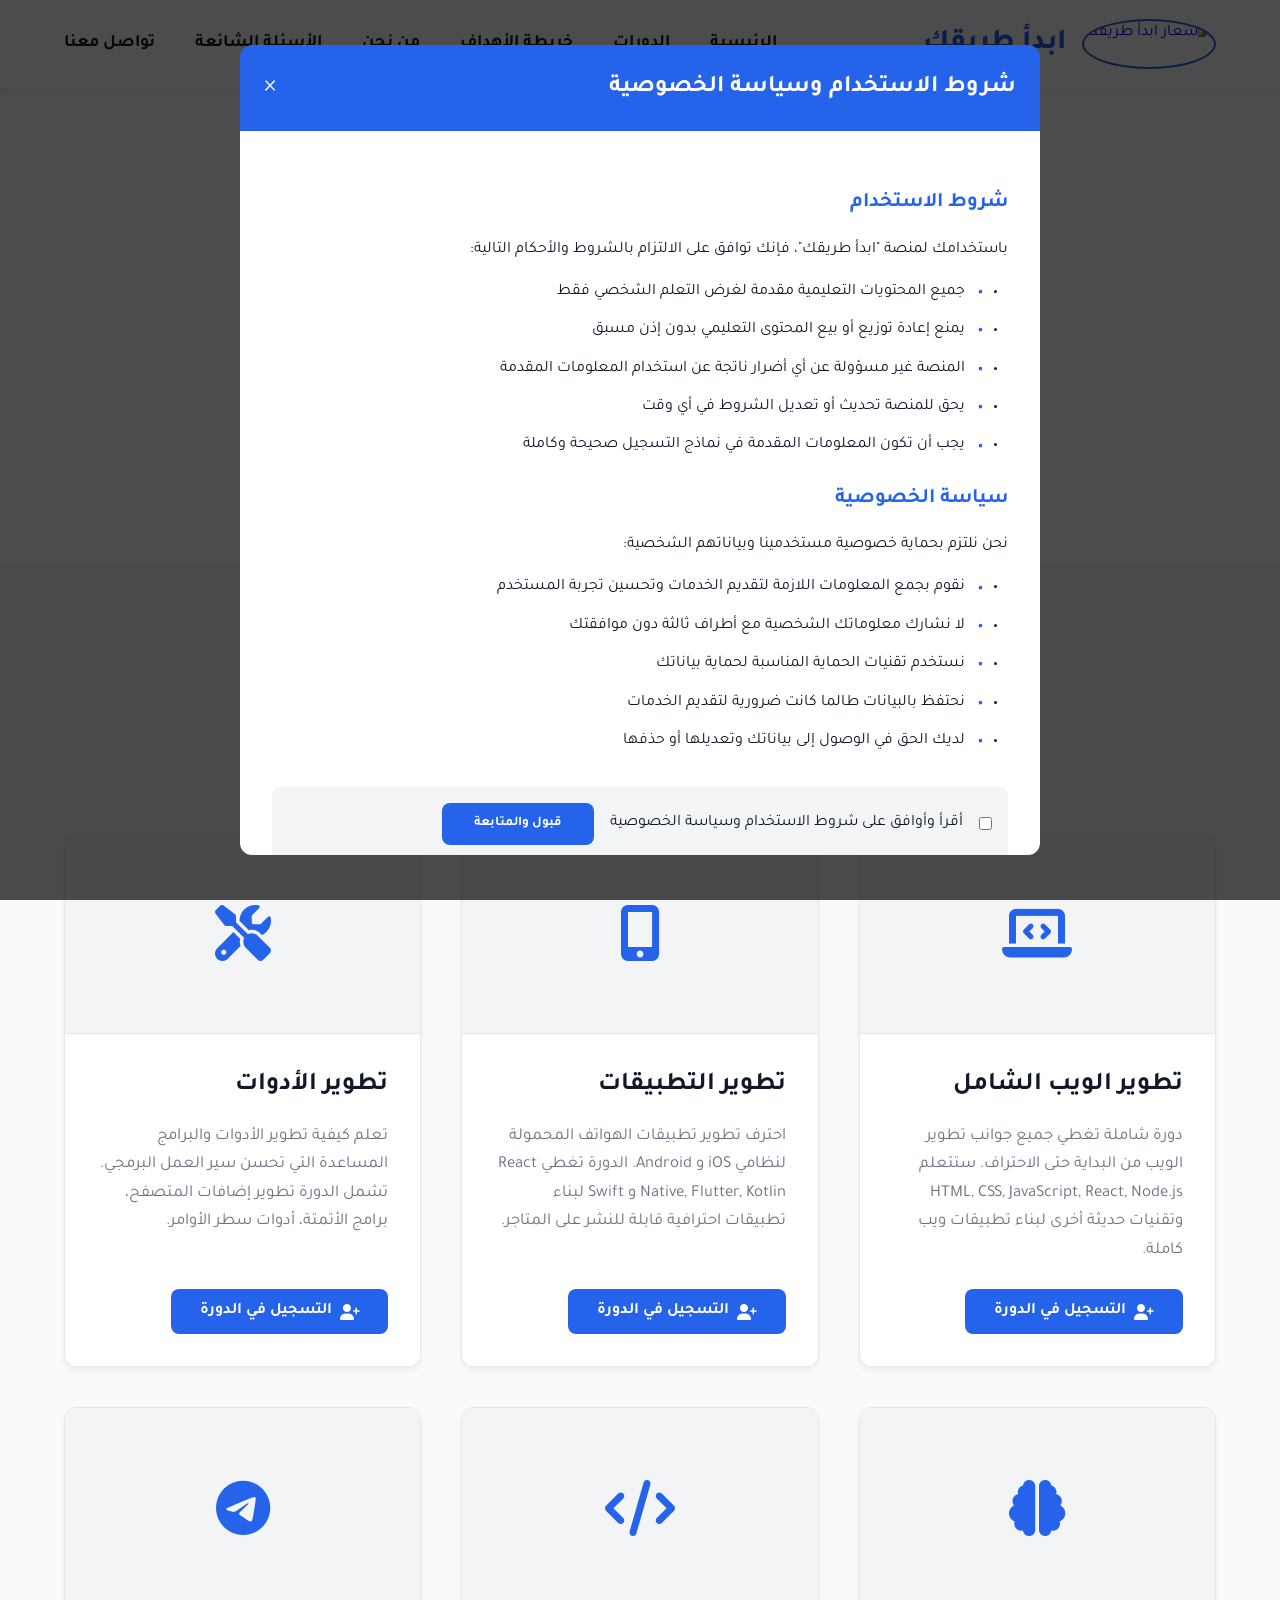
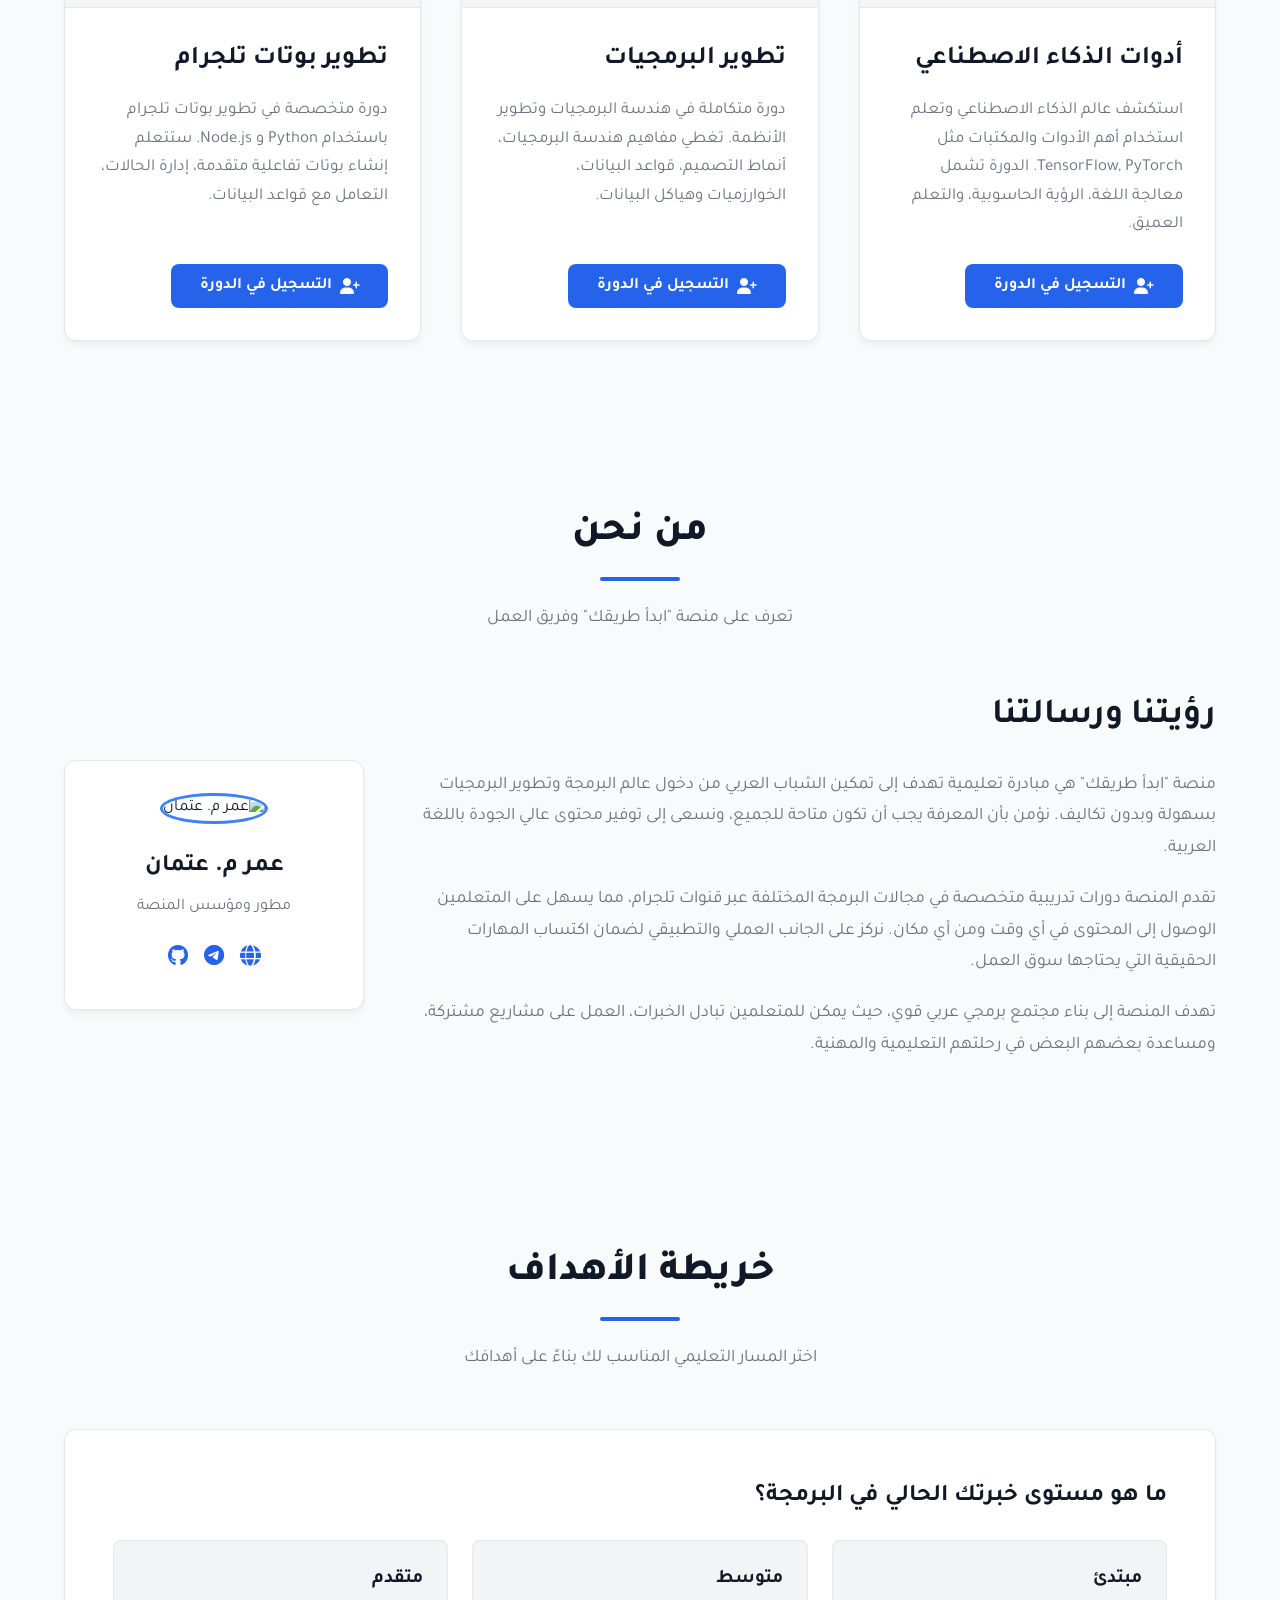
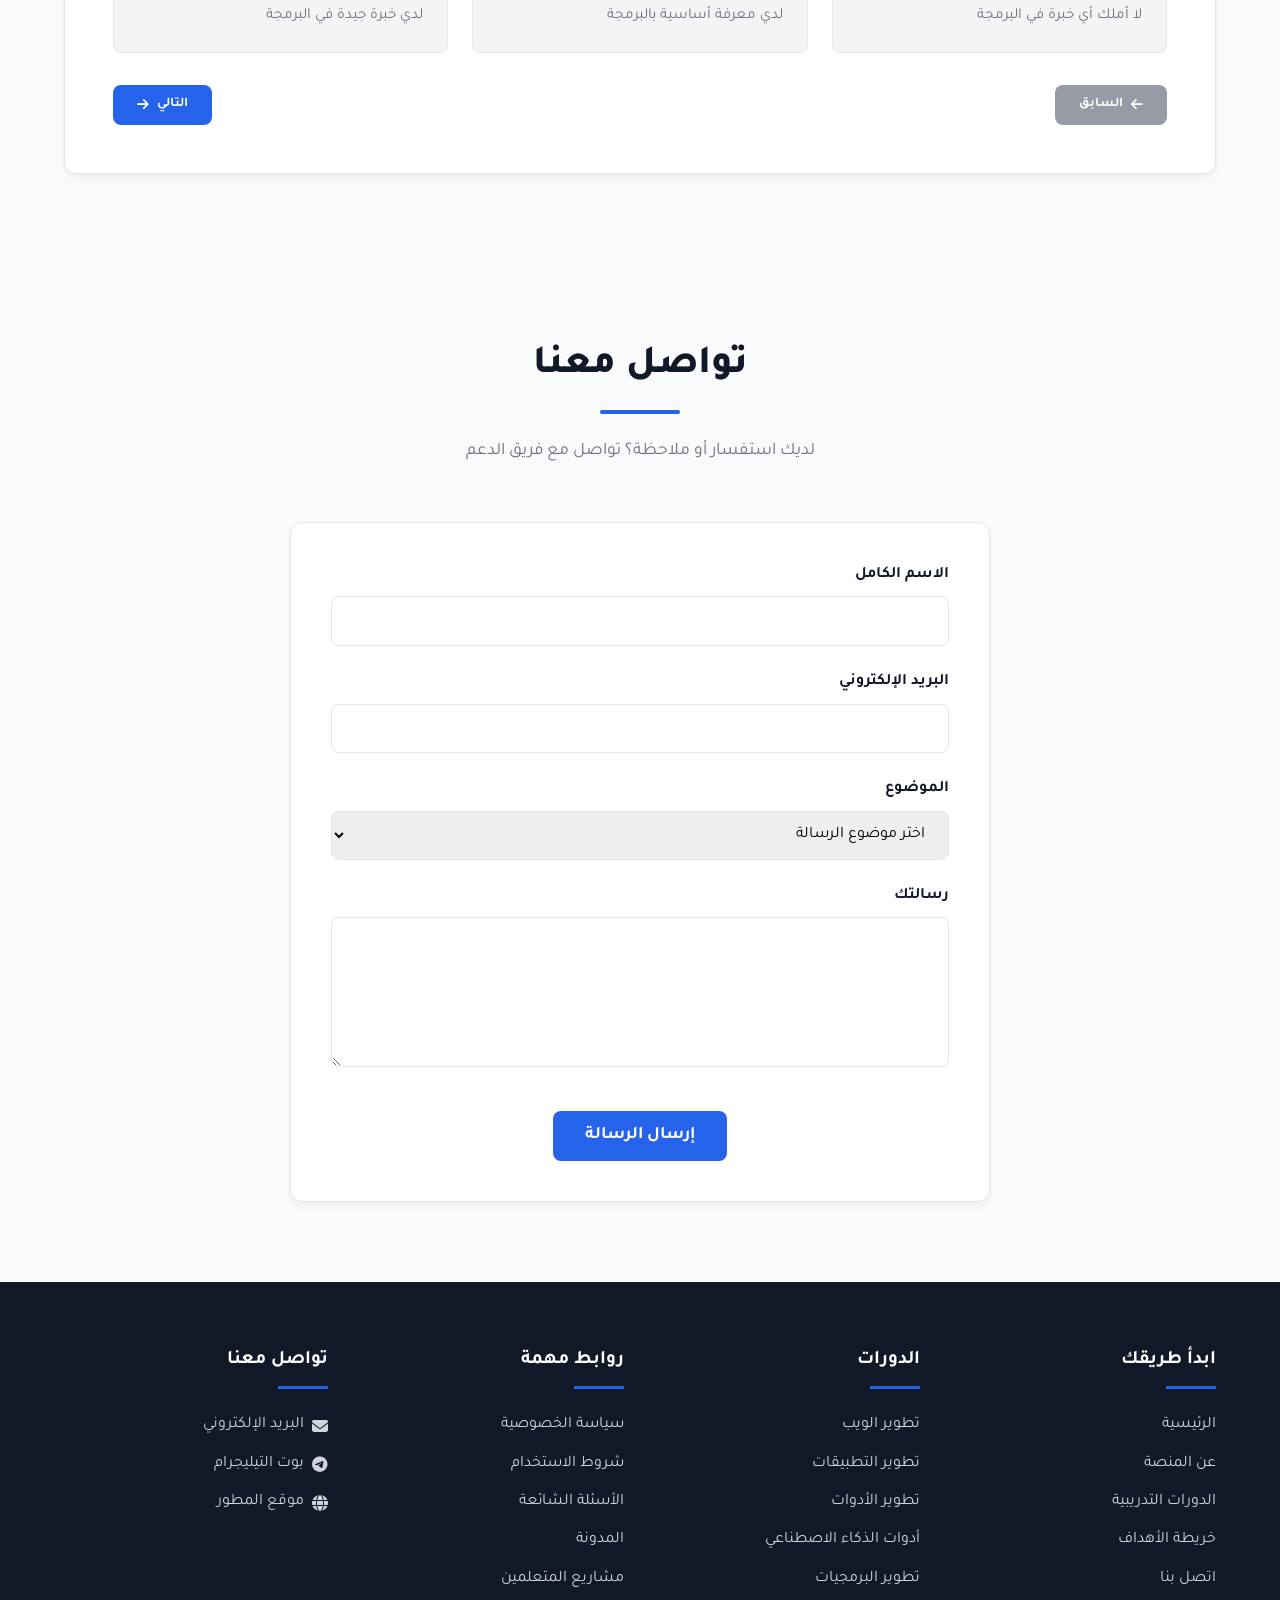
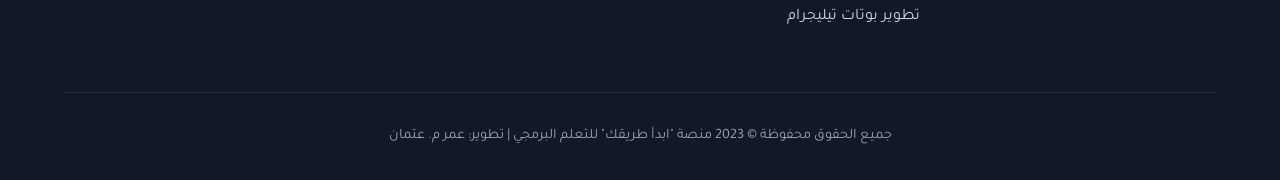
==== commit 6b4136fa: "Update index.html" ====
--- a/index.html
+++ b/index.html
@@ -3,30 +3,28 @@
 <head>
     <meta charset="UTF-8">
     <meta name="viewport" content="width=device-width, initial-scale=1.0">
-    <title>ابدأ طريقك - النسخة الأسطورية المميزة</title>
+    <title>ابدأ طريقك - منصة التعلم البرمجي الاحترافية</title>
     <link rel="stylesheet" href="https://cdnjs.cloudflare.com/ajax/libs/font-awesome/6.4.0/css/all.min.css">
-    <link href="https://fonts.googleapis.com/css2?family=Tajawal:wght@300;400;500;700;800;900&display=swap" rel="stylesheet">
+    <link href="https://fonts.googleapis.com/css2?family=Tajawal:wght@300;400;500;700;800&display=swap" rel="stylesheet">
     <style>
         :root {
-            --primary: #4361ee;
-            --primary-dark: #3a0ca3;
-            --secondary: #4cc9f0;
-            --accent: #f72585;
-            --gradient: linear-gradient(135deg, var(--primary), var(--accent));
-            --gradient-secondary: linear-gradient(135deg, var(--secondary), var(--primary));
-            --light: #f8f9fa;
-            --dark: #0f172a;
-            --success: #06d6a0;
-            --warning: #ffd166;
-            --danger: #ef476f;
-            --gray: #64748b;
-            --light-gray: #e2e8f0;
-            --transition: all 0.5s cubic-bezier(0.25, 0.8, 0.25, 1);
-            --shadow: 0 4px 30px rgba(0, 0, 0, 0.2);
-            --shadow-lg: 0 15px 40px rgba(0, 0, 0, 0.3);
-            --rounded: 25px;
-            --rounded-sm: 15px;
-            --glow: 0 0 20px rgba(76, 201, 240, 0.5);
+            --primary: #2563eb;
+            --primary-light: #3b82f6;
+            --primary-dark: #1d4ed8;
+            --secondary: #0ea5e9;
+            --accent: #2563eb;
+            --light: #ffffff;
+            --dark: #111827;
+            --gray: #6b7280;
+            --light-gray: #f3f4f6;
+            --border: #e5e7eb;
+            --success: #10b981;
+            --error: #ef4444;
+            --transition: all 0.3s ease;
+            --shadow: 0 4px 6px rgba(0, 0, 0, 0.05);
+            --shadow-lg: 0 10px 15px rgba(0, 0, 0, 0.1);
+            --rounded: 12px;
+            --rounded-sm: 8px;
         }
         
         * {
@@ -37,98 +35,51 @@
         }
         
         body {
-            background: linear-gradient(135deg, #0f172a, #1e293b);
-            color: var(--light);
-            overflow-x: hidden;
-            line-height: 1.8;
-        }
-        
-        /* Floating Particles Background */
-        .particles {
-            position: fixed;
-            top: 0;
-            left: 0;
+            background-color: #f9fafb;
+            color: var(--dark);
+            line-height: 1.6;
+        }
+        
+        .container {
             width: 100%;
-            height: 100%;
-            z-index: -1;
-            overflow: hidden;
-        }
-        
-        .particle {
-            position: absolute;
-            border-radius: 50%;
-            background: rgba(76, 201, 240, 0.2);
-            animation: float 15s infinite ease-in-out;
-            box-shadow: var(--glow);
-        }
-        
-        @keyframes float {
-            0%, 100% { transform: translate(0, 0); }
-            25% { transform: translate(40px, 60px); }
-            50% { transform: translate(-30px, 80px); }
-            75% { transform: translate(50px, -40px); }
+            max-width: 1200px;
+            margin: 0 auto;
+            padding: 0 1.5rem;
         }
         
         /* Header Styles */
         header {
-            background: rgba(15, 23, 42, 0.85);
-            backdrop-filter: blur(10px);
-            color: white;
+            background-color: var(--light);
             padding: 1.2rem 0;
             position: sticky;
             top: 0;
             z-index: 1000;
             box-shadow: var(--shadow);
-            border-bottom: 1px solid rgba(76, 201, 240, 0.2);
         }
         
         .header-container {
             display: flex;
             justify-content: space-between;
             align-items: center;
-            max-width: 1400px;
-            margin: 0 auto;
-            padding: 0 2rem;
         }
         
         .logo {
             display: flex;
             align-items: center;
-            gap: 1.2rem;
-            transition: var(--transition);
+            gap: 1rem;
             text-decoration: none;
         }
         
-        .logo:hover {
-            transform: translateY(-3px);
-        }
-        
         .logo img {
-            height: 60px;
+            height: 50px;
             border-radius: 50%;
-            border: 3px solid var(--secondary);
-            box-shadow: var(--glow);
-        }
-        
-        .logo-text {
-            display: flex;
-            flex-direction: column;
+            border: 2px solid var(--primary);
         }
         
         .logo h1 {
-            font-size: 2rem;
-            font-weight: 900;
-            background: linear-gradient(to right, var(--secondary), var(--accent));
-            -webkit-background-clip: text;
-            -webkit-text-fill-color: transparent;
-            letter-spacing: -0.5px;
-            text-shadow: 0 2px 10px rgba(76, 201, 240, 0.3);
-        }
-        
-        .logo p {
-            font-size: 0.9rem;
-            color: var(--secondary);
-            opacity: 0.8;
+            font-size: 1.8rem;
+            font-weight: 800;
+            color: var(--primary);
         }
         
         nav ul {
@@ -138,30 +89,17 @@
         }
         
         nav a {
-            color: white;
+            color: var(--dark);
             text-decoration: none;
             font-weight: 600;
-            font-size: 1.15rem;
+            font-size: 1.1rem;
             transition: var(--transition);
-            padding: 0.7rem 0;
+            padding: 0.5rem 0;
             position: relative;
-            display: flex;
-            align-items: center;
-            gap: 0.7rem;
-        }
-        
-        nav a i {
-            font-size: 1.2rem;
-            transition: var(--transition);
         }
         
         nav a:hover {
-            color: var(--secondary);
-        }
-        
-        nav a:hover i {
-            transform: translateX(-5px);
-            color: var(--accent);
+            color: var(--primary);
         }
         
         nav a::after {
@@ -170,10 +108,9 @@
             bottom: 0;
             right: 0;
             width: 0;
-            height: 3px;
-            background: var(--gradient);
+            height: 2px;
+            background: var(--primary);
             transition: var(--transition);
-            border-radius: 10px;
         }
         
         nav a:hover::after {
@@ -184,189 +121,80 @@
             display: none;
             background: none;
             border: none;
-            color: white;
-            font-size: 1.8rem;
+            color: var(--dark);
+            font-size: 1.5rem;
             cursor: pointer;
-            z-index: 1001;
         }
         
         /* Hero Section */
         .hero {
-            min-height: 100vh;
-            display: flex;
-            align-items: center;
+            background: linear-gradient(rgba(255, 255, 255, 0.9), rgba(255, 255, 255, 0.9)), url('https://images.unsplash.com/photo-1499951360447-b19be8fe80f5?ixlib=rb-4.0.3&ixid=M3wxMjA3fDB8MHxwaG90by1wYWdlfHx8fGVufDB8fHx8fA%3D%3D&auto=format&fit=crop&w=2070&q=80');
+            background-size: cover;
+            background-position: center;
             padding: 6rem 0;
-            position: relative;
-            overflow: hidden;
+            text-align: center;
         }
         
         .hero-content {
-            max-width: 1400px;
+            max-width: 800px;
             margin: 0 auto;
-            padding: 0 2rem;
-            text-align: center;
-            position: relative;
-            z-index: 10;
         }
         
         .hero h2 {
-            font-size: 4.2rem;
-            margin-bottom: 1.8rem;
-            font-weight: 900;
-            line-height: 1.1;
-            text-shadow: 0 5px 15px rgba(0, 0, 0, 0.3);
-            background: linear-gradient(to right, #ffffff, var(--secondary));
-            -webkit-background-clip: text;
-            -webkit-text-fill-color: transparent;
-            letter-spacing: -1px;
-            animation: glowText 3s ease-in-out infinite alternate;
-        }
-        
-        @keyframes glowText {
-            0% { text-shadow: 0 0 10px rgba(76, 201, 240, 0.5); }
-            100% { text-shadow: 0 0 30px rgba(76, 201, 240, 0.8), 0 0 60px rgba(67, 97, 238, 0.6); }
+            font-size: 3.2rem;
+            margin-bottom: 1.5rem;
+            font-weight: 800;
+            line-height: 1.2;
+            color: var(--dark);
+        }
+        
+        .hero h2 span {
+            color: var(--primary);
         }
         
         .hero p {
-            font-size: 1.5rem;
-            margin-bottom: 3rem;
-            max-width: 850px;
-            margin-left: auto;
-            margin-right: auto;
-            opacity: 0.9;
-            color: #e2e8f0;
-        }
-        
-        .hero-buttons {
-            display: flex;
-            justify-content: center;
-            gap: 1.5rem;
-            margin-top: 3rem;
+            font-size: 1.3rem;
+            margin-bottom: 2.5rem;
+            color: var(--gray);
         }
         
         .cta-button {
-            display: inline-flex;
-            align-items: center;
-            justify-content: center;
-            background: var(--gradient);
+            display: inline-block;
+            background-color: var(--primary);
             color: white;
             text-decoration: none;
-            padding: 1.2rem 3rem;
+            padding: 1rem 2.5rem;
             border-radius: 50px;
             font-weight: 700;
-            font-size: 1.3rem;
+            font-size: 1.1rem;
             transition: var(--transition);
             box-shadow: var(--shadow);
-            border: none;
-            position: relative;
-            overflow: hidden;
-            z-index: 1;
-            gap: 1rem;
-        }
-        
-        .cta-button::before {
-            content: '';
-            position: absolute;
-            top: 0;
-            right: 0;
-            width: 0;
-            height: 100%;
-            background: rgba(255, 255, 255, 0.15);
-            transition: all 0.7s ease;
-            z-index: -1;
-        }
-        
-        .cta-button:hover::before {
-            width: 100%;
+            border: 2px solid transparent;
         }
         
         .cta-button:hover {
-            transform: translateY(-7px);
+            background-color: var(--primary-dark);
+            transform: translateY(-3px);
             box-shadow: var(--shadow-lg);
-            animation: pulse 1.5s infinite;
-        }
-        
-        @keyframes pulse {
-            0% { box-shadow: 0 0 0 0 rgba(67, 97, 238, 0.7); }
-            70% { box-shadow: 0 0 0 15px rgba(67, 97, 238, 0); }
-            100% { box-shadow: 0 0 0 0 rgba(67, 97, 238, 0); }
-        }
-        
-        .cta-button.secondary {
-            background: transparent;
-            border: 2px solid var(--secondary);
-            color: var(--secondary);
-        }
-        
-        .cta-button.secondary:hover {
-            background: rgba(76, 201, 240, 0.1);
-        }
-        
-        .hero-stats {
-            display: flex;
-            justify-content: center;
-            gap: 3rem;
-            margin-top: 5rem;
-            flex-wrap: wrap;
-        }
-        
-        .stat-item {
-            text-align: center;
-            background: rgba(255, 255, 255, 0.05);
-            padding: 1.5rem 2.5rem;
-            border-radius: var(--rounded);
-            backdrop-filter: blur(10px);
-            border: 1px solid rgba(255, 255, 255, 0.1);
-            transition: var(--transition);
-            animation: floatStat 6s ease-in-out infinite;
-        }
-        
-        @keyframes floatStat {
-            0%, 100% { transform: translateY(0); }
-            50% { transform: translateY(-20px); }
-        }
-        
-        .stat-number {
-            font-size: 3.5rem;
-            font-weight: 800;
-            background: linear-gradient(to right, var(--secondary), var(--accent));
-            -webkit-background-clip: text;
-            -webkit-text-fill-color: transparent;
-            line-height: 1;
-            margin-bottom: 0.5rem;
-        }
-        
-        .stat-text {
-            font-size: 1.2rem;
-            color: var(--light-gray);
         }
         
         /* Courses Section */
         .section {
-            padding: 8rem 0;
-        }
-        
-        .container {
-            max-width: 1400px;
-            margin: 0 auto;
-            padding: 0 2rem;
+            padding: 5rem 0;
         }
         
         .section-title {
             text-align: center;
-            margin-bottom: 5rem;
+            margin-bottom: 3.5rem;
+        }
+        
+        .section-title h2 {
+            font-size: 2.5rem;
+            font-weight: 800;
+            color: var(--dark);
             position: relative;
-        }
-        
-        .section-title h2 {
-            font-size: 3.5rem;
-            font-weight: 900;
-            display: inline-block;
-            padding-bottom: 1.2rem;
-            position: relative;
-            background: linear-gradient(to right, #ffffff, var(--secondary));
-            -webkit-background-clip: text;
-            -webkit-text-fill-color: transparent;
+            padding-bottom: 1rem;
+            margin-bottom: 1.5rem;
         }
         
         .section-title h2::after {
@@ -375,316 +203,100 @@
             bottom: 0;
             right: 50%;
             transform: translateX(50%);
-            width: 150px;
-            height: 6px;
-            background: var(--gradient);
-            border-radius: 3px;
-            box-shadow: var(--glow);
+            width: 80px;
+            height: 4px;
+            background: var(--primary);
+            border-radius: 2px;
         }
         
         .section-title p {
             max-width: 700px;
-            margin: 1.5rem auto 0;
-            color: var(--light-gray);
-            font-size: 1.3rem;
-            line-height: 1.7;
+            margin: 0 auto;
+            color: var(--gray);
+            font-size: 1.1rem;
         }
         
         .courses-grid {
             display: grid;
-            grid-template-columns: repeat(auto-fill, minmax(380px, 1fr));
-            gap: 3rem;
-            margin-top: 3rem;
+            grid-template-columns: repeat(auto-fill, minmax(350px, 1fr));
+            gap: 2.5rem;
         }
         
         .course-card {
-            background: rgba(15, 23, 42, 0.7);
+            background: var(--light);
             border-radius: var(--rounded);
             overflow: hidden;
             box-shadow: var(--shadow);
             transition: var(--transition);
             display: flex;
             flex-direction: column;
-            position: relative;
-            border: 1px solid rgba(76, 201, 240, 0.2);
-            backdrop-filter: blur(10px);
-            transform: translateY(0);
-            animation: floatCard 8s ease-in-out infinite;
-        }
-        
-        @keyframes floatCard {
-            0%, 100% { transform: translateY(0); }
-            50% { transform: translateY(-15px); }
+            height: 100%;
+            border: 1px solid var(--border);
         }
         
         .course-card:hover {
-            transform: translateY(-20px) scale(1.02);
+            transform: translateY(-10px);
             box-shadow: var(--shadow-lg);
-            border-color: var(--secondary);
-        }
-        
-        .course-card::before {
-            content: '';
-            position: absolute;
-            top: 0;
-            right: 0;
-            width: 100%;
-            height: 100%;
-            background: linear-gradient(135deg, rgba(67, 97, 238, 0.1), rgba(247, 37, 133, 0.1));
-            z-index: -1;
-            opacity: 0;
-            transition: var(--transition);
-        }
-        
-        .course-card:hover::before {
-            opacity: 1;
-        }
-        
-        .course-header {
-            display: flex;
-            justify-content: space-between;
-            align-items: center;
-            padding: 1.5rem 1.8rem;
-            background: rgba(15, 23, 42, 0.8);
-            border-bottom: 1px solid rgba(76, 201, 240, 0.2);
+            border-color: var(--primary-light);
         }
         
         .course-icon {
-            width: 70px;
-            height: 70px;
+            height: 200px;
             display: flex;
             align-items: center;
             justify-content: center;
-            background: var(--gradient);
-            color: white;
-            font-size: 2.5rem;
-            border-radius: 50%;
-            box-shadow: 0 5px 15px rgba(67, 97, 238, 0.3);
-        }
-        
-        .course-level {
-            background: rgba(76, 201, 240, 0.15);
-            color: var(--secondary);
-            padding: 0.4rem 1.2rem;
-            border-radius: 50px;
-            font-weight: 600;
-            font-size: 0.9rem;
+            background: var(--light-gray);
+            color: var(--primary);
+            font-size: 3.5rem;
+            border-bottom: 1px solid var(--border);
         }
         
         .course-content {
-            padding: 2.5rem;
+            padding: 2rem;
             flex-grow: 1;
             display: flex;
             flex-direction: column;
         }
         
         .course-content h3 {
-            font-size: 1.9rem;
+            font-size: 1.6rem;
+            margin-bottom: 1rem;
+            color: var(--dark);
+        }
+        
+        .course-content p {
+            color: var(--gray);
             margin-bottom: 1.5rem;
-            color: white;
-            position: relative;
-            padding-bottom: 0.8rem;
-        }
-        
-        .course-content h3::after {
-            content: '';
-            position: absolute;
-            bottom: 0;
-            right: 0;
-            width: 60px;
-            height: 4px;
-            background: var(--gradient);
-            border-radius: 2px;
-            box-shadow: var(--glow);
-        }
-        
-        .course-content p {
-            color: var(--light-gray);
-            margin-bottom: 2rem;
             flex-grow: 1;
-            font-size: 1.15rem;
-            line-height: 1.9;
-        }
-        
-        .course-features {
-            margin: 1.5rem 0;
-            padding-right: 1.2rem;
-        }
-        
-        .course-features li {
-            margin-bottom: 1rem;
-            position: relative;
-            padding-right: 2rem;
-            color: var(--light-gray);
-            font-size: 1.1rem;
-        }
-        
-        .course-features li::before {
-            content: '✓';
-            position: absolute;
-            right: 0;
-            top: 0;
-            width: 25px;
-            height: 25px;
-            background: var(--gradient);
-            color: white;
-            border-radius: 50%;
-            display: flex;
-            align-items: center;
-            justify-content: center;
-            font-size: 0.9rem;
-            box-shadow: var(--glow);
-        }
-        
-        .course-footer {
-            display: flex;
-            justify-content: space-between;
-            align-items: center;
-            padding: 1.5rem 2rem;
-            background: rgba(15, 23, 42, 0.8);
-            border-top: 1px solid rgba(76, 201, 240, 0.2);
-        }
-        
-        .course-duration {
-            display: flex;
-            align-items: center;
-            gap: 0.7rem;
-            color: var(--secondary);
+            font-size: 1.05rem;
+            line-height: 1.7;
         }
         
         .course-btn {
-            background: var(--gradient);
+            align-self: flex-start;
+            background-color: var(--primary);
             color: white;
             border: none;
-            padding: 0.9rem 2rem;
-            border-radius: 50px;
+            padding: 0.8rem 1.8rem;
+            border-radius: var(--rounded-sm);
             cursor: pointer;
             font-weight: 600;
             transition: var(--transition);
             display: flex;
             align-items: center;
-            gap: 0.8rem;
-            font-size: 1.1rem;
-            box-shadow: 0 5px 15px rgba(67, 97, 238, 0.3);
+            gap: 0.5rem;
+            font-size: 1rem;
         }
         
         .course-btn:hover {
-            transform: translateY(-5px);
-            box-shadow: 0 10px 25px rgba(67, 97, 238, 0.4);
-            animation: pulse 1.5s infinite;
-        }
-        
-        /* Goal Map Section */
-        .goal-map {
-            position: relative;
-            overflow: hidden;
-        }
-        
-        .map-container {
-            background: rgba(15, 23, 42, 0.7);
-            border-radius: var(--rounded);
-            padding: 4rem;
-            box-shadow: var(--shadow);
-            margin-top: 3rem;
-            backdrop-filter: blur(10px);
-            border: 1px solid rgba(76, 201, 240, 0.2);
-            animation: floatContainer 10s ease-in-out infinite;
-        }
-        
-        @keyframes floatContainer {
-            0%, 100% { transform: translateY(0); }
-            50% { transform: translateY(-15px); }
-        }
-        
-        .map-steps {
-            display: flex;
-            flex-wrap: wrap;
-            justify-content: center;
-            gap: 2.5rem;
-            margin-top: 3rem;
-        }
-        
-        .map-step {
-            background: rgba(15, 23, 42, 0.8);
-            border-radius: var(--rounded);
-            padding: 2.5rem;
-            width: calc(33.333% - 2.5rem);
-            min-width: 320px;
-            box-shadow: var(--shadow);
-            border-top: 5px solid var(--accent);
-            transition: var(--transition);
-            backdrop-filter: blur(5px);
-            position: relative;
-            overflow: hidden;
-            z-index: 2;
-            animation: floatStep 6s ease-in-out infinite;
-        }
-        
-        @keyframes floatStep {
-            0%, 100% { transform: translateY(0); }
-            50% { transform: translateY(-10px); }
-        }
-        
-        .map-step:hover {
-            transform: translateY(-15px);
-            box-shadow: var(--shadow-lg);
-            border-color: var(--secondary);
-        }
-        
-        .map-step::before {
-            content: '';
-            position: absolute;
-            top: 0;
-            right: 0;
-            width: 100%;
-            height: 100%;
-            background: linear-gradient(135deg, rgba(67, 97, 238, 0.1), rgba(247, 37, 133, 0.1));
-            z-index: -1;
-            opacity: 0;
-            transition: var(--transition);
-        }
-        
-        .map-step:hover::before {
-            opacity: 1;
-        }
-        
-        .step-number {
-            display: inline-block;
-            width: 50px;
-            height: 50px;
-            background: var(--gradient);
-            color: white;
-            border-radius: 50%;
-            text-align: center;
-            line-height: 50px;
-            font-weight: bold;
-            margin-bottom: 1.5rem;
-            font-size: 1.5rem;
-            box-shadow: 0 5px 15px rgba(67, 97, 238, 0.3);
-        }
-        
-        .map-step h3 {
-            font-size: 1.6rem;
-            margin-bottom: 1.2rem;
-            color: white;
-        }
-        
-        .map-step p {
-            color: var(--light-gray);
-            line-height: 1.9;
-            font-size: 1.1rem;
-        }
-        
-        .path-btn-container {
-            text-align: center;
-            margin-top: 4rem;
+            background-color: var(--primary-dark);
         }
         
         /* About Section */
         .about-content {
             display: flex;
             align-items: center;
-            gap: 4rem;
+            gap: 3rem;
         }
         
         .about-text {
@@ -692,280 +304,261 @@
         }
         
         .about-text h2 {
-            font-size: 2.8rem;
-            margin-bottom: 2rem;
-            color: white;
-            position: relative;
-            padding-bottom: 1rem;
-            background: linear-gradient(to right, #ffffff, var(--secondary));
-            -webkit-background-clip: text;
-            -webkit-text-fill-color: transparent;
-        }
-        
-        .about-text h2::after {
-            content: '';
-            position: absolute;
-            bottom: 0;
-            right: 0;
-            width: 100px;
-            height: 5px;
-            background: var(--gradient);
-            box-shadow: var(--glow);
+            font-size: 2.2rem;
+            margin-bottom: 1.5rem;
+            color: var(--dark);
         }
         
         .about-text p {
-            margin-bottom: 1.8rem;
-            color: var(--light-gray);
-            line-height: 1.9;
-            font-size: 1.2rem;
+            margin-bottom: 1.2rem;
+            color: var(--gray);
+            line-height: 1.8;
+            font-size: 1.1rem;
         }
         
         .developer-card {
-            flex: 0 0 400px;
-            background: rgba(15, 23, 42, 0.8);
-            color: white;
+            flex: 0 0 300px;
+            background: var(--light);
             border-radius: var(--rounded);
-            padding: 3rem;
+            padding: 2rem;
             text-align: center;
-            box-shadow: var(--shadow-lg);
-            position: relative;
-            overflow: hidden;
-            backdrop-filter: blur(10px);
-            border: 1px solid rgba(76, 201, 240, 0.2);
-            animation: floatCard 8s ease-in-out infinite;
-        }
-        
-        .developer-card::before {
-            content: '';
-            position: absolute;
-            top: 0;
-            right: 0;
-            width: 100%;
-            height: 100%;
-            background: linear-gradient(135deg, rgba(67, 97, 238, 0.1), rgba(247, 37, 133, 0.1));
-            z-index: -1;
+            box-shadow: var(--shadow);
+            border: 1px solid var(--border);
         }
         
         .developer-card img {
-            width: 150px;
-            height: 150px;
+            width: 120px;
+            height: 120px;
             border-radius: 50%;
             object-fit: cover;
-            border: 4px solid var(--secondary);
-            margin: 0 auto 1.8rem;
-            box-shadow: 0 0 30px rgba(76, 201, 240, 0.5);
+            border: 3px solid var(--primary-light);
+            margin: 0 auto 1.5rem;
         }
         
         .developer-card h3 {
-            font-size: 2rem;
-            margin-bottom: 0.7rem;
-            color: white;
+            font-size: 1.5rem;
+            margin-bottom: 0.5rem;
+            color: var(--dark);
         }
         
         .developer-card p {
-            margin-bottom: 2rem;
-            color: var(--secondary);
-            font-size: 1.2rem;
+            margin-bottom: 1.5rem;
+            color: var(--gray);
         }
         
         .social-links {
             display: flex;
             justify-content: center;
+            gap: 1rem;
+        }
+        
+        .social-links a {
+            color: var(--primary);
+            font-size: 1.3rem;
+            transition: var(--transition);
+        }
+        
+        .social-links a:hover {
+            color: var(--primary-dark);
+            transform: translateY(-3px);
+        }
+        
+        /* Goal Map Section */
+        .goal-map-container {
+            background: var(--light);
+            border-radius: var(--rounded);
+            padding: 3rem;
+            box-shadow: var(--shadow);
+            border: 1px solid var(--border);
+        }
+        
+        .goal-step {
+            display: none;
+            animation: fadeIn 0.5s ease;
+        }
+        
+        .goal-step.active {
+            display: block;
+        }
+        
+        .goal-step h3 {
+            font-size: 1.5rem;
+            margin-bottom: 1.5rem;
+            color: var(--dark);
+        }
+        
+        .goal-options {
+            display: grid;
+            grid-template-columns: repeat(auto-fill, minmax(300px, 1fr));
             gap: 1.5rem;
-        }
-        
-        .social-links a {
+            margin-bottom: 2rem;
+        }
+        
+        .goal-option {
+            background: var(--light-gray);
+            border: 1px solid var(--border);
+            border-radius: var(--rounded-sm);
+            padding: 1.5rem;
+            cursor: pointer;
+            transition: var(--transition);
+        }
+        
+        .goal-option:hover {
+            border-color: var(--primary);
+            background: rgba(37, 99, 235, 0.05);
+        }
+        
+        .goal-option.selected {
+            border-color: var(--primary);
+            background: rgba(37, 99, 235, 0.1);
+            box-shadow: 0 0 0 3px rgba(37, 99, 235, 0.2);
+        }
+        
+        .goal-option h4 {
+            font-size: 1.2rem;
+            margin-bottom: 0.5rem;
+            color: var(--dark);
+        }
+        
+        .goal-option p {
+            color: var(--gray);
+            font-size: 0.95rem;
+        }
+        
+        .goal-nav {
+            display: flex;
+            justify-content: space-between;
+            margin-top: 2rem;
+        }
+        
+        .nav-btn {
+            background: var(--primary);
+            color: white;
+            border: none;
+            padding: 0.7rem 1.5rem;
+            border-radius: var(--rounded-sm);
+            cursor: pointer;
+            font-weight: 600;
+            transition: var(--transition);
             display: flex;
             align-items: center;
-            justify-content: center;
-            width: 50px;
-            height: 50px;
-            background: rgba(76, 201, 240, 0.15);
-            color: var(--secondary);
-            font-size: 1.5rem;
-            transition: var(--transition);
-            border-radius: 50%;
-            text-decoration: none;
-        }
-        
-        .social-links a:hover {
-            transform: translateY(-7px);
-            background: var(--gradient);
-            color: white;
-            box-shadow: 0 5px 15px rgba(67, 97, 238, 0.3);
-        }
-        
-        /* FAQ Section */
-        .faq-container {
-            max-width: 1000px;
+            gap: 0.5rem;
+        }
+        
+        .nav-btn:disabled {
+            background: var(--gray);
+            cursor: not-allowed;
+            opacity: 0.7;
+        }
+        
+        .nav-btn:hover:not(:disabled) {
+            background: var(--primary-dark);
+        }
+        
+        .goal-result {
+            text-align: center;
+            padding: 2rem;
+            display: none;
+        }
+        
+        .goal-result h3 {
+            font-size: 1.8rem;
+            margin-bottom: 1rem;
+            color: var(--primary);
+        }
+        
+        .goal-result p {
+            color: var(--gray);
+            margin-bottom: 1.5rem;
+            font-size: 1.1rem;
+        }
+        
+        /* Forms */
+        .form-container {
+            max-width: 700px;
             margin: 0 auto;
-        }
-        
-        .faq-item {
-            background: rgba(15, 23, 42, 0.7);
+            background: var(--light);
             border-radius: var(--rounded);
+            padding: 2.5rem;
+            box-shadow: var(--shadow);
+            border: 1px solid var(--border);
+        }
+        
+        .form-title {
+            text-align: center;
+            font-size: 1.8rem;
+            margin-bottom: 2rem;
+            color: var(--dark);
+        }
+        
+        .form-group {
             margin-bottom: 1.5rem;
-            overflow: hidden;
-            box-shadow: var(--shadow);
-            border-left: 5px solid var(--accent);
-            transition: var(--transition);
-            backdrop-filter: blur(5px);
-        }
-        
-        .faq-item:hover {
-            border-color: var(--secondary);
-            transform: translateX(-10px);
-        }
-        
-        .faq-question {
-            padding: 2rem;
-            font-size: 1.4rem;
-            font-weight: 700;
-            cursor: pointer;
-            display: flex;
-            justify-content: space-between;
-            align-items: center;
-            background: rgba(15, 23, 42, 0.9);
-            transition: var(--transition);
-            color: white;
-        }
-        
-        .faq-question i {
-            transition: var(--transition);
-            color: var(--secondary);
-        }
-        
-        .faq-item:hover .faq-question {
-            background: rgba(76, 201, 240, 0.1);
-        }
-        
-        .faq-answer {
-            padding: 0 2rem;
-            max-height: 0;
-            overflow: hidden;
-            transition: max-height 0.5s ease;
-        }
-        
-        .faq-answer-content {
-            padding: 2rem 0;
-            color: var(--light-gray);
-            line-height: 1.9;
-            font-size: 1.15rem;
-        }
-        
-        .faq-item.active .faq-answer {
-            max-height: 1000px;
-        }
-        
-        .faq-item.active .faq-question i {
-            transform: rotate(180deg);
-        }
-        
-        /* Contact Section */
-        .contact-form {
-            max-width: 800px;
-            margin: 0 auto;
-            background: rgba(15, 23, 42, 0.7);
-            padding: 3.5rem;
-            border-radius: var(--rounded);
-            box-shadow: var(--shadow);
-            backdrop-filter: blur(10px);
-            border: 1px solid rgba(76, 201, 240, 0.2);
-            animation: floatForm 7s ease-in-out infinite;
-        }
-        
-        @keyframes floatForm {
-            0%, 100% { transform: translateY(0); }
-            50% { transform: translateY(-10px); }
-        }
-        
-        .form-group {
-            margin-bottom: 2rem;
-            text-align: right;
         }
         
         .form-group label {
             display: block;
-            margin-bottom: 0.8rem;
+            margin-bottom: 0.5rem;
             font-weight: 600;
-            font-size: 1.2rem;
-            color: white;
+            color: var(--dark);
         }
         
         .form-control {
             width: 100%;
-            padding: 1.2rem 1.5rem;
+            padding: 0.9rem 1.2rem;
+            border: 1px solid var(--border);
+            border-radius: var(--rounded-sm);
+            font-size: 1rem;
+            transition: var(--transition);
+        }
+        
+        .form-control:focus {
+            outline: none;
+            border-color: var(--primary);
+            box-shadow: 0 0 0 3px rgba(37, 99, 235, 0.2);
+        }
+        
+        textarea.form-control {
+            min-height: 150px;
+            resize: vertical;
+        }
+        
+        .submit-btn {
+            background: var(--primary);
+            color: white;
             border: none;
+            padding: 0.9rem 2rem;
             border-radius: var(--rounded-sm);
-            background: rgba(255, 255, 255, 0.08);
-            font-family: 'Tajawal', sans-serif;
+            cursor: pointer;
+            font-weight: 600;
             font-size: 1.1rem;
             transition: var(--transition);
-            color: white;
-            border: 1px solid rgba(255, 255, 255, 0.1);
-        }
-        
-        .form-control:focus {
-            outline: none;
-            border-color: var(--secondary);
-            background: rgba(76, 201, 240, 0.1);
-            box-shadow: 0 0 0 3px rgba(76, 201, 240, 0.2);
-        }
-        
-        textarea.form-control {
-            min-height: 200px;
-            resize: vertical;
-        }
-        
-        .submit-btn {
-            background: var(--gradient);
-            color: white;
-            border: none;
-            padding: 1.2rem 3rem;
-            border-radius: 50px;
-            font-weight: 700;
-            font-size: 1.2rem;
-            cursor: pointer;
-            transition: var(--transition);
-            box-shadow: var(--shadow);
-            display: flex;
-            align-items: center;
-            gap: 1rem;
+            display: block;
             margin: 2rem auto 0;
         }
         
         .submit-btn:hover {
-            transform: translateY(-5px);
-            box-shadow: 0 10px 25px rgba(67, 97, 238, 0.4);
-            animation: pulse 1.5s infinite;
+            background: var(--primary-dark);
         }
         
         /* Footer */
         footer {
-            background: rgba(15, 23, 42, 0.9);
+            background: var(--dark);
             color: white;
-            padding: 6rem 0 3rem;
-            position: relative;
-            overflow: hidden;
-            border-top: 1px solid rgba(76, 201, 240, 0.2);
+            padding: 4rem 0 2rem;
         }
         
         .footer-grid {
             display: grid;
             grid-template-columns: repeat(4, 1fr);
-            gap: 3rem;
-            margin-bottom: 5rem;
-            max-width: 1400px;
-            margin: 0 auto;
-            padding: 0 2rem;
+            gap: 2rem;
+            margin-bottom: 3rem;
         }
         
         .footer-col h4 {
-            font-size: 1.5rem;
-            margin-bottom: 2rem;
+            font-size: 1.2rem;
+            margin-bottom: 1.5rem;
             position: relative;
-            padding-bottom: 1rem;
-            color: white;
+            padding-bottom: 0.8rem;
         }
         
         .footer-col h4::after {
@@ -973,10 +566,9 @@
             position: absolute;
             bottom: 0;
             right: 0;
-            width: 60px;
-            height: 4px;
-            background: var(--gradient);
-            box-shadow: var(--glow);
+            width: 50px;
+            height: 3px;
+            background: var(--primary);
         }
         
         .footer-links {
@@ -984,54 +576,29 @@
         }
         
         .footer-links li {
-            margin-bottom: 1.2rem;
+            margin-bottom: 0.8rem;
         }
         
         .footer-links a {
-            color: var(--light-gray);
+            color: #d1d5db;
             text-decoration: none;
             transition: var(--transition);
             display: flex;
             align-items: center;
-            gap: 1rem;
-            font-size: 1.1rem;
-        }
-        
-        .footer-links a i {
-            color: var(--secondary);
-            transition: var(--transition);
+            gap: 0.5rem;
         }
         
         .footer-links a:hover {
-            color: var(--secondary);
-            transform: translateX(10px);
-        }
-        
-        .footer-links a:hover i {
-            transform: translateX(-5px);
-            color: var(--accent);
+            color: var(--primary-light);
+            transform: translateX(5px);
         }
         
         .copyright {
             text-align: center;
-            padding-top: 3rem;
+            padding-top: 2rem;
             border-top: 1px solid rgba(255, 255, 255, 0.1);
-            color: var(--light-gray);
-            font-size: 1.1rem;
-            max-width: 1400px;
-            margin: 0 auto;
-            padding: 3rem 2rem 0;
-        }
-        
-        .copyright a {
-            color: var(--secondary);
-            text-decoration: none;
-            transition: var(--transition);
-        }
-        
-        .copyright a:hover {
-            color: var(--accent);
-            text-decoration: underline;
+            color: #9ca3af;
+            font-size: 0.9rem;
         }
         
         /* Modal */
@@ -1039,10 +606,10 @@
             display: none;
             position: fixed;
             top: 0;
-            right: 0;
+            left: 0;
             width: 100%;
             height: 100%;
-            background: rgba(0, 0, 0, 0.9);
+            background: rgba(0, 0, 0, 0.7);
             z-index: 2000;
             justify-content: center;
             align-items: center;
@@ -1050,123 +617,109 @@
         }
         
         .modal-content {
-            background: rgba(15, 23, 42, 0.95);
+            background: var(--light);
             width: 90%;
-            max-width: 600px;
+            max-width: 800px;
             border-radius: var(--rounded);
             overflow: hidden;
-            box-shadow: var(--shadow-lg);
-            border: 1px solid var(--secondary);
-            animation: modalOpen 0.5s ease-out;
-            backdrop-filter: blur(20px);
-        }
-        
-        @keyframes modalOpen {
-            from { transform: scale(0.9); opacity: 0; }
-            to { transform: scale(1); opacity: 1; }
+            max-height: 90vh;
+            overflow-y: auto;
         }
         
         .modal-header {
-            background: var(--gradient);
-            padding: 1.5rem 2rem;
+            background: var(--primary);
+            color: white;
+            padding: 1.5rem;
             display: flex;
             justify-content: space-between;
             align-items: center;
         }
         
         .modal-header h3 {
-            font-size: 1.8rem;
-            color: white;
+            font-size: 1.5rem;
         }
         
         .close-modal {
             background: none;
             border: none;
             color: white;
-            font-size: 2rem;
+            font-size: 1.5rem;
             cursor: pointer;
+        }
+        
+        .modal-body {
+            padding: 2rem;
+            color: var(--dark);
+        }
+        
+        .modal-body h4 {
+            font-size: 1.3rem;
+            margin: 1.5rem 0 1rem;
+            color: var(--primary);
+        }
+        
+        .modal-body p {
+            margin-bottom: 1rem;
+            line-height: 1.7;
+        }
+        
+        .modal-body ul {
+            padding-right: 1.5rem;
+            margin-bottom: 1.5rem;
+        }
+        
+        .modal-body li {
+            margin-bottom: 0.8rem;
+            position: relative;
+            padding-right: 1.2rem;
+        }
+        
+        .modal-body li::before {
+            content: '•';
+            color: var(--primary);
+            font-size: 1.5rem;
+            position: absolute;
+            right: 0;
+            top: -0.3rem;
+        }
+        
+        .accept-container {
+            display: flex;
+            align-items: center;
+            gap: 1rem;
+            margin-top: 2rem;
+            padding: 1rem;
+            background: var(--light-gray);
+            border-radius: var(--rounded-sm);
+        }
+        
+        .accept-btn {
+            background: var(--primary);
+            color: white;
+            border: none;
+            padding: 0.8rem 2rem;
+            border-radius: var(--rounded-sm);
+            cursor: pointer;
+            font-weight: 600;
             transition: var(--transition);
         }
         
-        .close-modal:hover {
-            transform: rotate(90deg);
-            color: var(--accent);
-        }
-        
-        .modal-body {
-            padding: 2.5rem;
-            color: white;
-        }
-        
-        .modal-body p {
-            margin-bottom: 1.5rem;
-            line-height: 1.8;
-            font-size: 1.1rem;
-        }
-        
-        .modal-footer {
-            padding: 1.5rem 2rem;
-            display: flex;
-            justify-content: flex-end;
-            gap: 1rem;
-            background: rgba(15, 23, 42, 0.8);
-            border-top: 1px solid rgba(76, 201, 240, 0.2);
-        }
-        
-        .modal-btn {
-            padding: 0.8rem 2rem;
-            border-radius: 50px;
-            font-weight: 600;
-            cursor: pointer;
-            transition: var(--transition);
-            border: none;
-            font-size: 1.1rem;
-        }
-        
-        .modal-btn.primary {
-            background: var(--gradient);
-            color: white;
-        }
-        
-        .modal-btn.primary:hover {
-            transform: translateY(-3px);
-            box-shadow: 0 5px 15px rgba(67, 97, 238, 0.4);
-        }
-        
-        .modal-btn.secondary {
-            background: transparent;
-            border: 2px solid var(--secondary);
-            color: var(--secondary);
-        }
-        
-        .modal-btn.secondary:hover {
-            background: rgba(76, 201, 240, 0.1);
+        .accept-btn:hover {
+            background: var(--primary-dark);
         }
         
         /* Responsive Design */
-        @media (max-width: 1200px) {
+        @media (max-width: 992px) {
             .footer-grid {
                 grid-template-columns: repeat(2, 1fr);
             }
             
-            .map-step {
-                width: calc(50% - 2.5rem);
-            }
-        }
-        
-        @media (max-width: 992px) {
             .about-content {
                 flex-direction: column;
             }
             
             .developer-card {
-                margin-top: 4rem;
-                width: 100%;
-                max-width: 500px;
-            }
-            
-            .hero h2 {
-                font-size: 3.5rem;
+                margin-top: 2rem;
             }
         }
         
@@ -1178,11 +731,12 @@
                 right: 0;
                 width: 70%;
                 height: 100vh;
-                background: rgba(15, 23, 42, 0.95);
+                background: var(--light);
                 flex-direction: column;
-                padding: 6rem 2rem;
+                padding: 5rem 2rem;
                 z-index: 1000;
-                gap: 2rem;
+                gap: 1.5rem;
+                box-shadow: -5px 0 15px rgba(0, 0, 0, 0.1);
             }
             
             nav ul.show {
@@ -1191,78 +745,103 @@
             
             .mobile-menu-btn {
                 display: block;
+                z-index: 1001;
             }
             
             .hero h2 {
-                font-size: 2.8rem;
+                font-size: 2.5rem;
             }
             
             .section-title h2 {
-                font-size: 2.8rem;
+                font-size: 2rem;
             }
             
             .courses-grid {
                 grid-template-columns: 1fr;
             }
-            
-            .map-step {
-                width: 100%;
-            }
-            
-            .contact-form {
-                padding: 2rem;
-            }
         }
         
         @media (max-width: 576px) {
+            .hero {
+                padding: 4rem 0;
+            }
+            
             .hero h2 {
-                font-size: 2.3rem;
+                font-size: 2rem;
             }
             
             .hero p {
-                font-size: 1.2rem;
-            }
-            
-            .hero-buttons {
-                flex-direction: column;
-            }
-            
-            .section {
-                padding: 5rem 0;
-            }
-            
-            .section-title h2 {
-                font-size: 2.3rem;
+                font-size: 1.1rem;
+            }
+            
+            .goal-map-container {
+                padding: 1.5rem;
             }
             
             .footer-grid {
                 grid-template-columns: 1fr;
             }
+        }
+        
+        @keyframes fadeIn {
+            from { opacity: 0; transform: translateY(20px); }
+            to { opacity: 1; transform: translateY(0); }
         }
     </style>
 </head>
 <body>
-    <!-- Floating Particles Background -->
-    <div class="particles" id="particles"></div>
-    
+    <!-- Terms Modal -->
+    <div class="modal" id="termsModal">
+        <div class="modal-content">
+            <div class="modal-header">
+                <h3>شروط الاستخدام وسياسة الخصوصية</h3>
+                <button class="close-modal">&times;</button>
+            </div>
+            <div class="modal-body">
+                <h4>شروط الاستخدام</h4>
+                <p>باستخدامك لمنصة "ابدأ طريقك"، فإنك توافق على الالتزام بالشروط والأحكام التالية:</p>
+                <ul>
+                    <li>جميع المحتويات التعليمية مقدمة لغرض التعلم الشخصي فقط</li>
+                    <li>يمنع إعادة توزيع أو بيع المحتوى التعليمي بدون إذن مسبق</li>
+                    <li>المنصة غير مسؤولة عن أي أضرار ناتجة عن استخدام المعلومات المقدمة</li>
+                    <li>يحق للمنصة تحديث أو تعديل الشروط في أي وقت</li>
+                    <li>يجب أن تكون المعلومات المقدمة في نماذج التسجيل صحيحة وكاملة</li>
+                </ul>
+                
+                <h4>سياسة الخصوصية</h4>
+                <p>نحن نلتزم بحماية خصوصية مستخدمينا وبياناتهم الشخصية:</p>
+                <ul>
+                    <li>نقوم بجمع المعلومات اللازمة لتقديم الخدمات وتحسين تجربة المستخدم</li>
+                    <li>لا نشارك معلوماتك الشخصية مع أطراف ثالثة دون موافقتك</li>
+                    <li>نستخدم تقنيات الحماية المناسبة لحماية بياناتك</li>
+                    <li>نحتفظ بالبيانات طالما كانت ضرورية لتقديم الخدمات</li>
+                    <li>لديك الحق في الوصول إلى بياناتك وتعديلها أو حذفها</li>
+                </ul>
+                
+                <div class="accept-container">
+                    <input type="checkbox" id="acceptTerms">
+                    <label for="acceptTerms">أقرأ وأوافق على شروط الاستخدام وسياسة الخصوصية</label>
+                    <button class="accept-btn" id="acceptTermsBtn">قبول والمتابعة</button>
+                </div>
+            </div>
+        </div>
+    </div>
+
     <!-- Header -->
     <header>
-        <div class="header-container">
-            <a href="#home" class="logo">
+        <div class="container header-container">
+            <a href="#" class="logo">
                 <img src="https://i.postimg.cc/C5sgw6T5/Picsart-25-06-07-10-18-36-116.jpg" alt="شعار ابدأ طريقك">
-                <div class="logo-text">
-                    <h1>ابدأ طريقك</h1>
-                    <p>النسخة الأسطورية</p>
-                </div>
+                <h1>ابدأ طريقك</h1>
             </a>
             <nav>
                 <ul id="navMenu">
-                    <li><a href="#home"><i class="fas fa-home"></i> الرئيسية</a></li>
-                    <li><a href="#courses"><i class="fas fa-book"></i> الدورات</a></li>
-                    <li><a href="#goal-map"><i class="fas fa-map-marked-alt"></i> خريطة الأهداف</a></li>
-                    <li><a href="#about"><i class="fas fa-info-circle"></i> من نحن</a></li>
-                    <li><a href="#faq"><i class="fas fa-question-circle"></i> الأسئلة الشائعة</a></li>
-                    <li><a href="#contact"><i class="fas fa-envelope"></i> تواصل معنا</a></li>
+                    <li><a href="#home">الرئيسية</a></li>
+                    <li><a href="#courses">الدورات</a></li>
+                    <li><a href="#goal-map">خريطة الأهداف</a></li>
+                    <li><a href="#about">من نحن</a></li>
+                    <li><a href="#faq">الأسئلة الشائعة</a></li>
+                    <li><a href="#contact">تواصل معنا</a></li>
                 </ul>
                 <button class="mobile-menu-btn" id="mobileMenuBtn">
                     <i class="fas fa-bars"></i>
@@ -1273,33 +852,10 @@
 
     <!-- Hero Section -->
     <section class="hero" id="home">
-        <div class="hero-content">
-            <h2>ابدأ رحلتك البرمجية مع النسخة الأسطورية</h2>
-            <p>منصة "ابدأ طريقك" توفر لك تجربة تعليمية استثنائية في عالم البرمجة وتطوير البرمجيات. انضم إلى آلاف المتعلمين وابدأ طريقك نحو احتراف البرمجة اليوم مع النسخة المميزة!</p>
-            
-            <div class="hero-buttons">
-                <a href="#courses" class="cta-button">
-                    <i class="fas fa-play"></i> ابدأ التعلم الآن
-                </a>
-                <a href="#goal-map" class="cta-button secondary">
-                    <i class="fas fa-road"></i> اكتشف خريطة الأهداف
-                </a>
-            </div>
-            
-            <div class="hero-stats">
-                <div class="stat-item">
-                    <div class="stat-number">15,000+</div>
-                    <div class="stat-text">متعلم نشط</div>
-                </div>
-                <div class="stat-item">
-                    <div class="stat-number">120+</div>
-                    <div class="stat-text">ساعة تعليمية</div>
-                </div>
-                <div class="stat-item">
-                    <div class="stat-number">98%</div>
-                    <div class="stat-text">رضى المتعلمين</div>
-                </div>
-            </div>
+        <div class="container hero-content">
+            <h2>ابدأ رحلتك البرمجية مع <span>منصة "ابدأ طريقك"</span></h2>
+            <p>منصة تعليمية عربية متخصصة في تقديم دورات برمجية احترافية مجاناً عبر قنوات التلجرام</p>
+            <a href="#courses" class="cta-button">اكتشف دوراتنا</a>
         </div>
     </section>
 
@@ -1307,158 +863,93 @@
     <section class="section" id="courses">
         <div class="container">
             <div class="section-title">
-                <h2>الدورات الأسطورية</h2>
-                <p>اختر من بين مجموعة دوراتنا المتميزة المصممة خصيصاً لتحويلك إلى محترف في عالم البرمجة</p>
+                <h2>الدورات المتاحة</h2>
+                <p>اختر من بين دوراتنا المتخصصة وابدأ رحلتك في عالم البرمجة</p>
             </div>
             
             <div class="courses-grid">
                 <!-- Course 1 -->
                 <div class="course-card">
-                    <div class="course-header">
-                        <div class="course-icon">
-                            <i class="fas fa-laptop-code"></i>
-                        </div>
-                        <div class="course-level">متقدم</div>
+                    <div class="course-icon">
+                        <i class="fas fa-laptop-code"></i>
                     </div>
                     <div class="course-content">
                         <h3>تطوير الويب الشامل</h3>
-                        <p>احترف تطوير مواقع وتطبيقات الويب الحديثة باستخدام أحدث التقنيات مثل React, Vue, Node.js. ستتعلم كيفية بناء تطبيقات ويب متكاملة من الصفر حتى النشر على السيرفرات.</p>
-                        
-                        <ul class="course-features">
-                            <li>تصميم واجهات مستخدم تفاعلية</li>
-                            <li>تطوير واجهات برمجة التطبيقات (API)</li>
-                            <li>التكامل مع قواعد البيانات</li>
-                            <li>أفضل ممارسات الأمان والأداء</li>
-                            <li>نشر التطبيقات على السيرفرات</li>
-                        </ul>
-                    </div>
-                    <div class="course-footer">
-                        <div class="course-duration">
-                            <i class="far fa-clock"></i>
-                            <span>12 أسبوعاً</span>
-                        </div>
-                        <button class="course-btn" data-course="تطوير الويب الشامل">
-                            <i class="fas fa-user-plus"></i> التسجيل
+                        <p>دورة شاملة تغطي جميع جوانب تطوير الويب من البداية حتى الاحتراف. ستتعلم HTML, CSS, JavaScript, React, Node.js وتقنيات حديثة أخرى لبناء تطبيقات ويب كاملة.</p>
+                        <button class="course-btn" data-course="تطوير الويب">
+                            <i class="fas fa-user-plus"></i> التسجيل في الدورة
                         </button>
                     </div>
                 </div>
                 
                 <!-- Course 2 -->
                 <div class="course-card">
-                    <div class="course-header">
-                        <div class="course-icon">
-                            <i class="fas fa-mobile-alt"></i>
-                        </div>
-                        <div class="course-level">متوسط</div>
+                    <div class="course-icon">
+                        <i class="fas fa-mobile-alt"></i>
                     </div>
                     <div class="course-content">
-                        <h3>تطوير التطبيقات الذكية</h3>
-                        <p>أنشئ تطبيقات هجينة ومحلية لنظامي iOS و Android باستخدام React Native و Flutter. تعلم كيفية بناء تطبيقات احترافية ونشرها على متاجر التطبيقات.</p>
-                        
-                        <ul class="course-features">
-                            <li>تصميم واجهات تطبيقات جذابة</li>
-                            <li>إدارة الحالة والتخزين المحلي</li>
-                            <li>التكامل مع خدمات الجهاز</li>
-                            <li>اختبار التطبيقات وتحسين الأداء</li>
-                            <li>نشر التطبيقات على المتاجر</li>
-                        </ul>
-                    </div>
-                    <div class="course-footer">
-                        <div class="course-duration">
-                            <i class="far fa-clock"></i>
-                            <span>10 أسابيع</span>
-                        </div>
-                        <button class="course-btn" data-course="تطوير التطبيقات الذكية">
-                            <i class="fas fa-user-plus"></i> التسجيل
+                        <h3>تطوير التطبيقات</h3>
+                        <p>احترف تطوير تطبيقات الهواتف المحمولة لنظامي iOS و Android. الدورة تغطي React Native, Flutter, Kotlin و Swift لبناء تطبيقات احترافية قابلة للنشر على المتاجر.</p>
+                        <button class="course-btn" data-course="تطوير التطبيقات">
+                            <i class="fas fa-user-plus"></i> التسجيل في الدورة
                         </button>
                     </div>
                 </div>
                 
                 <!-- Course 3 -->
                 <div class="course-card">
-                    <div class="course-header">
-                        <div class="course-icon">
-                            <i class="fas fa-brain"></i>
-                        </div>
-                        <div class="course-level">متقدم</div>
+                    <div class="course-icon">
+                        <i class="fas fa-tools"></i>
                     </div>
                     <div class="course-content">
-                        <h3>الذكاء الاصطناعي التطبيقي</h3>
-                        <p>استكشف عالم الذكاء الاصطناعي وتعلم كيفية بناء نماذج تعلم آلي وتعلم عميق باستخدام TensorFlow و PyTorch. تطبيقات عملية في معالجة اللغة والرؤية الحاسوبية.</p>
-                        
-                        <ul class="course-features">
-                            <li>مقدمة شاملة للتعلم الآلي</li>
-                            <li>الشبكات العصبية والتعلم العميق</li>
-                            <li>معالجة اللغة الطبيعية (NLP)</li>
-                            <li>الرؤية الحاسوبية ومعالجة الصور</li>
-                            <li>نشر نماذج الذكاء الاصطناعي</li>
-                        </ul>
-                    </div>
-                    <div class="course-footer">
-                        <div class="course-duration">
-                            <i class="far fa-clock"></i>
-                            <span>14 أسبوعاً</span>
-                        </div>
-                        <button class="course-btn" data-course="الذكاء الاصطناعي التطبيقي">
-                            <i class="fas fa-user-plus"></i> التسجيل
+                        <h3>تطوير الأدوات</h3>
+                        <p>تعلم كيفية تطوير الأدوات والبرامج المساعدة التي تحسن سير العمل البرمجي. تشمل الدورة تطوير إضافات المتصفح، برامج الأتمتة، أدوات سطر الأوامر.</p>
+                        <button class="course-btn" data-course="تطوير الأدوات">
+                            <i class="fas fa-user-plus"></i> التسجيل في الدورة
                         </button>
                     </div>
                 </div>
-            </div>
-        </div>
-    </section>
-
-    <!-- Goal Map Section -->
-    <section class="section goal-map" id="goal-map">
-        <div class="container">
-            <div class="section-title">
-                <h2>خريطة الأهداف التعليمية</h2>
-                <p>دليلك الشخصي لبناء مسارك التعليمي وتحقيق أهدافك البرمجية</p>
-            </div>
-            
-            <div class="map-container">
-                <div class="map-steps">
-                    <div class="map-step">
-                        <div class="step-number">1</div>
-                        <h3>تقييم المهارات</h3>
-                        <p>ابدأ بتقييم مستوى مهاراتك الحالي في البرمجة من خلال اختبار تفاعلي مصمم خصيصاً لتحديد نقاط قوتك وضعفك.</p>
-                    </div>
-                    
-                    <div class="map-step">
-                        <div class="step-number">2</div>
-                        <h3>اختيار التخصص</h3>
-                        <p>اختر مجال تخصصك من بين عدة مسارات مثل تطوير الويب، تطوير التطبيقات، علم البيانات، أو الأمن السيبراني.</p>
-                    </div>
-                    
-                    <div class="map-step">
-                        <div class="step-number">3</div>
-                        <h3>بناء الخطة</h3>
-                        <p>بناءً على اختياراتك، سنقوم بإنشاء خطة تعليمية مخصصة تشمل الدورات والمشاريع والموارد المناسبة لك.</p>
-                    </div>
-                    
-                    <div class="map-step">
-                        <div class="step-number">4</div>
-                        <h3>بدء الرحلة</h3>
-                        <p>ابدأ رحلتك التعليمية من خلال الدورات الموصى بها، مع تتبع تقدمك والحصول على تغذية راجعة فورية.</p>
-                    </div>
-                    
-                    <div class="map-step">
-                        <div class="step-number">5</div>
-                        <h3>بناء المشاريع</h3>
-                        <p>طبق ما تعلمته من خلال بناء مشاريع حقيقية ستمكنك من بناء محفظة أعمال قوية وجذابة لأصحاب العمل.</p>
-                    </div>
-                    
-                    <div class="map-step">
-                        <div class="step-number">6</div>
-                        <h3>الوصول للهدف</h3>
-                        <p>بعد إكمال مسارك التعليمي، ستحصل على شهادة احترافية وتوجيه نحو فرص العمل والمسار الوظيفي المناسب.</p>
-                    </div>
-                </div>
-                
-                <div class="path-btn-container">
-                    <button class="cta-button" id="startPathBtn">
-                        <i class="fas fa-play"></i> ابدأ مسارك التعليمي الآن
-                    </button>
+                
+                <!-- Course 4 -->
+                <div class="course-card">
+                    <div class="course-icon">
+                        <i class="fas fa-brain"></i>
+                    </div>
+                    <div class="course-content">
+                        <h3>أدوات الذكاء الاصطناعي</h3>
+                        <p>استكشف عالم الذكاء الاصطناعي وتعلم استخدام أهم الأدوات والمكتبات مثل TensorFlow, PyTorch. الدورة تشمل معالجة اللغة، الرؤية الحاسوبية، والتعلم العميق.</p>
+                        <button class="course-btn" data-course="أدوات الذكاء الاصطناعي">
+                            <i class="fas fa-user-plus"></i> التسجيل في الدورة
+                        </button>
+                    </div>
+                </div>
+                
+                <!-- Course 5 -->
+                <div class="course-card">
+                    <div class="course-icon">
+                        <i class="fas fa-code"></i>
+                    </div>
+                    <div class="course-content">
+                        <h3>تطوير البرمجيات</h3>
+                        <p>دورة متكاملة في هندسة البرمجيات وتطوير الأنظمة. تغطي مفاهيم هندسة البرمجيات، أنماط التصميم، قواعد البيانات، الخوارزميات وهياكل البيانات.</p>
+                        <button class="course-btn" data-course="تطوير البرمجيات">
+                            <i class="fas fa-user-plus"></i> التسجيل في الدورة
+                        </button>
+                    </div>
+                </div>
+                
+                <!-- Course 6 -->
+                <div class="course-card">
+                    <div class="course-icon">
+                        <i class="fab fa-telegram"></i>
+                    </div>
+                    <div class="course-content">
+                        <h3>تطوير بوتات تلجرام</h3>
+                        <p>دورة متخصصة في تطوير بوتات تلجرام باستخدام Python و Node.js. ستتعلم إنشاء بوتات تفاعلية متقدمة، إدارة الحالات، التعامل مع قواعد البيانات.</p>
+                        <button class="course-btn" data-course="تطوير بوتات تلجرام">
+                            <i class="fas fa-user-plus"></i> التسجيل في الدورة
+                        </button>
+                    </div>
                 </div>
             </div>
         </div>
@@ -1469,113 +960,189 @@
         <div class="container">
             <div class="section-title">
                 <h2>من نحن</h2>
-                <p>قصة منصة "ابدأ طريقك" ورسالتنا لتمكين المبرمجين العرب</p>
+                <p>تعرف على منصة "ابدأ طريقك" وفريق العمل</p>
             </div>
             
             <div class="about-content">
                 <div class="about-text">
                     <h2>رؤيتنا ورسالتنا</h2>
-                    <p>منصة "ابدأ طريقك" هي ثمرة سنوات من الخبرة في مجال التعليم البرمجي، تأسست بهدف سد الفجوة بين التعليم الأكاديمي ومتطلبات سوق العمل في العالم العربي. نؤمن بأن كل شخص يستحق فرصة لتعلم المهارات البرمجية التي تمكنه من بناء مستقبل مشرق.</p>
-                    <p>نحن لا نقدم مجرد دورات تعليمية، بل نقدم تجربة تعليمية متكاملة تشمل التوجيه المهني، بناء المشاريع العملية، والتواصل مع مجتمع من المتعلمين والمحترفين. هدفنا هو تمكين جيل جديد من المبرمجين العرب القادرين على المنافسة عالمياً.</p>
-                    <p>باستخدام أحدث منهجيات التعليم وأكثرها فعالية، صممنا مسارات تعليمية تلبي احتياجات السوق الحالية والمستقبلية، مع التركيز على الجانب العملي والتطبيقي لضمان حصول المتعلمين على المهارات الحقيقية التي يحتاجونها.</p>
-                    
-                    <h3>قيمنا الأساسية</h3>
-                    <ul class="course-features">
-                        <li>الجودة والتميز في المحتوى التعليمي</li>
-                        <li>الابتكار والتطوير المستمر</li>
-                        <li>المجتمع والتعاون بين المتعلمين</li>
-                        <li>الشفافية والنزاهة</li>
-                        <li>التوجيه والإرشاد المهني</li>
-                    </ul>
+                    <p>منصة "ابدأ طريقك" هي مبادرة تعليمية تهدف إلى تمكين الشباب العربي من دخول عالم البرمجة وتطوير البرمجيات بسهولة وبدون تكاليف. نؤمن بأن المعرفة يجب أن تكون متاحة للجميع، ونسعى إلى توفير محتوى عالي الجودة باللغة العربية.</p>
+                    <p>تقدم المنصة دورات تدريبية متخصصة في مجالات البرمجة المختلفة عبر قنوات تلجرام، مما يسهل على المتعلمين الوصول إلى المحتوى في أي وقت ومن أي مكان. نركز على الجانب العملي والتطبيقي لضمان اكتساب المهارات الحقيقية التي يحتاجها سوق العمل.</p>
+                    <p>تهدف المنصة إلى بناء مجتمع برمجي عربي قوي، حيث يمكن للمتعلمين تبادل الخبرات، العمل على مشاريع مشتركة، ومساعدة بعضهم البعض في رحلتهم التعليمية والمهنية.</p>
                 </div>
                 
                 <div class="developer-card">
                     <img src="https://avatars.githubusercontent.com/u/55729253?v=4" alt="عمر م. عتمان">
                     <h3>عمر م. عتمان</h3>
-                    <p>مؤسس المنصة والمطور الرئيسي</p>
+                    <p>مطور ومؤسس المنصة</p>
                     <div class="social-links">
-                        <a href="https://omarmetman.vercel.app/" target="_blank" title="الموقع الشخصي">
-                            <i class="fas fa-globe"></i>
-                        </a>
-                        <a href="https://t.me/OomaretmanBOT" target="_blank" title="بوت التيليجرام">
-                            <i class="fab fa-telegram"></i>
-                        </a>
-                        <a href="https://github.com/oomaretman" target="_blank" title="جيت هب">
-                            <i class="fab fa-github"></i>
-                        </a>
-                        <a href="mailto:info@startyourpath.com" title="البريد الإلكتروني">
-                            <i class="fas fa-envelope"></i>
-                        </a>
+                        <a href="https://omarmetman.vercel.app/" target="_blank"><i class="fas fa-globe"></i></a>
+                        <a href="https://t.me/OomaretmanBOT" target="_blank"><i class="fab fa-telegram"></i></a>
+                        <a href="https://github.com/oomaretman" target="_blank"><i class="fab fa-github"></i></a>
                     </div>
                 </div>
             </div>
         </div>
     </section>
 
-    <!-- FAQ Section -->
-    <section class="section" id="faq">
+    <!-- Goal Map Section -->
+    <section class="section" id="goal-map">
         <div class="container">
             <div class="section-title">
-                <h2>الأسئلة الشائعة</h2>
-                <p>أجوبة على أكثر الاستفسارات شيوعاً من مجتمعنا</p>
+                <h2>خريطة الأهداف</h2>
+                <p>اختر المسار التعليمي المناسب لك بناءً على أهدافك</p>
             </div>
             
-            <div class="faq-container">
-                <div class="faq-item">
-                    <div class="faq-question">
-                        <span>هل يمكنني الحصول على شهادة معتمدة بعد إكمال الدورة؟</span>
-                        <i class="fas fa-chevron-down"></i>
-                    </div>
-                    <div class="faq-answer">
-                        <div class="faq-answer-content">
-                            نعم، عند إكمالك أي دورة بنجاح وإتمامك جميع المشاريع والتكليفات المطلوبة، ستحصل على شهادة إلكترونية معتمدة من منصة "ابدأ طريقك". هذه الشهادة يمكنك مشاركتها في سيرتك الذاتية وملفاتك الشخصية على منصات التوظيف مثل LinkedIn. الشهادة تشهد بإتقانك للمهارات المطلوبة في الدورة وتعتبر دليلاً على اجتهادك والتزامك.
+            <div class="goal-map-container">
+                <div class="goal-step active" id="step1">
+                    <h3>ما هو مستوى خبرتك الحالي في البرمجة؟</h3>
+                    <div class="goal-options">
+                        <div class="goal-option" data-value="beginner">
+                            <h4>مبتدئ</h4>
+                            <p>لا أملك أي خبرة في البرمجة</p>
                         </div>
-                    </div>
-                </div>
-                
-                <div class="faq-item">
-                    <div class="faq-question">
-                        <span>كم ساعة في الأسبوع يجب أن أخصص للتعلم؟</span>
-                        <i class="fas fa-chevron-down"></i>
-                    </div>
-                    <div class="faq-answer">
-                        <div class="faq-answer-content">
-                            نوصي بتخصيص 6-10 ساعات أسبوعياً للحصول على أفضل النتائج. تم تصميم الدورات لتكون مرنة وتناسب مختلف الجداول الزمنية. يمكنك التعلم حسب وتيرتك الخاصة، حيث أن جميع المواد متاحة لك في أي وقت بعد التسجيل. إذا كنت تهدف إلى إكمال الدورة في وقت أقصر، يمكنك زيادة عدد الساعات الأسبوعية.
+                        <div class="goal-option" data-value="intermediate">
+                            <h4>متوسط</h4>
+                            <p>لدي معرفة أساسية بالبرمجة</p>
                         </div>
-                    </div>
-                </div>
-                
-                <div class="faq-item">
-                    <div class="faq-question">
-                        <span>هل توجد متطلبات مسبقة للتسجيل في الدورات؟</span>
-                        <i class="fas fa-chevron-down"></i>
-                    </div>
-                    <div class="faq-answer">
-                        <div class="faq-answer-content">
-                            تختلف المتطلبات المسبقة حسب مستوى الدورة. للدورات المبتدئة، لا توجد متطلبات مسبقة. أما للدورات المتوسطة والمتقدمة، نوصي بمعرفة أساسيات البرمجة. في صفحة كل دورة، نوضح بالتفصيل المتطلبات المسبقة والمهارات المطلوبة لبدء الدورة بنجاح. كما نقدم اختبارات تقييمية لمساعدتك على تحديد إذا كانت الدورة مناسبة لمستواك الحالي.
+                        <div class="goal-option" data-value="advanced">
+                            <h4>متقدم</h4>
+                            <p>لدي خبرة جيدة في البرمجة</p>
                         </div>
                     </div>
-                </div>
-                
-                <div class="faq-item">
-                    <div class="faq-question">
-                        <span>كيف يمكنني التواصل مع المدربين وزملائي في الدورة؟</span>
-                        <i class="fas fa-chevron-down"></i>
-                    </div>
-                    <div class="faq-answer">
-                        <div class="faq-answer-content">
-                            نوفر عدة قنوات للتواصل والتعاون:
-                            <ul class="course-features">
-                                <li>مجموعات نقاش خاصة بكل دورة على تلجرام</li>
-                                <li>جلسات أسئلة وأجوبة أسبوعية مباشرة مع المدربين</li>
-                                <li>منتديات النقاش داخل المنصة</li>
-                                <li>قنوات الدعم الفني المتاحة على مدار اليوم</li>
-                                <li>مجتمعات تعلم مصغرة لمشاريع التخرج</li>
-                            </ul>
-                            هذا النظام يتيح لك الحصول على الدعم الفوري وتبادل الخبرات مع زملائك في الدورة.
+                    <div class="goal-nav">
+                        <button class="nav-btn" disabled>
+                            <i class="fas fa-arrow-left"></i> السابق
+                        </button>
+                        <button class="nav-btn" id="next1">
+                            التالي <i class="fas fa-arrow-right"></i>
+                        </button>
+                    </div>
+                </div>
+                
+                <div class="goal-step" id="step2">
+                    <h3>ما هو المجال الذي ترغب في التخصص فيه؟</h3>
+                    <div class="goal-options">
+                        <div class="goal-option" data-value="web">
+                            <h4>تطوير الويب</h4>
+                            <p>بناء مواقع وتطبيقات الويب</p>
                         </div>
-                    </div>
-                </div>
+                        <div class="goal-option" data-value="mobile">
+                            <h4>تطوير التطبيقات</h4>
+                            <p>تطوير تطبيقات الهواتف</p>
+                        </div>
+                        <div class="goal-option" data-value="ai">
+                            <h4>الذكاء الاصطناعي</h4>
+                            <p>تطوير أنظمة الذكاء الاصطناعي</p>
+                        </div>
+                        <div class="goal-option" data-value="tools">
+                            <h4>تطوير الأدوات</h4>
+                            <p>بناء أدوات برمجية مساعدة</p>
+                        </div>
+                    </div>
+                    <div class="goal-nav">
+                        <button class="nav-btn" id="prev2">
+                            <i class="fas fa-arrow-left"></i> السابق
+                        </button>
+                        <button class="nav-btn" id="next2">
+                            التالي <i class="fas fa-arrow-right"></i>
+                        </button>
+                    </div>
+                </div>
+                
+                <div class="goal-step" id="step3">
+                    <h3>ما هو هدفك الرئيسي من التعلم؟</h3>
+                    <div class="goal-options">
+                        <div class="goal-option" data-value="job">
+                            <h4>الحصول على وظيفة</h4>
+                            <p>أريد العمل كمطور محترف</p>
+                        </div>
+                        <div class="goal-option" data-value="freelance">
+                            <h4>العمل الحر</h4>
+                            <p>أريد العمل كمستقل</p>
+                        </div>
+                        <div class="goal-option" data-value="startup">
+                            <h4>بدء مشروع خاص</h4>
+                            <p>أريد بناء مشروعي الخاص</p>
+                        </div>
+                        <div class="goal-option" data-value="skills">
+                            <h4>تطوير المهارات</h4>
+                            <p>أريد تعلم مهارات جديدة</p>
+                        </div>
+                    </div>
+                    <div class="goal-nav">
+                        <button class="nav-btn" id="prev3">
+                            <i class="fas fa-arrow-left"></i> السابق
+                        </button>
+                        <button class="nav-btn" id="next3">
+                            التالي <i class="fas fa-arrow-right"></i>
+                        </button>
+                    </div>
+                </div>
+                
+                <div class="goal-result" id="result">
+                    <h3>مسارك التعليمي الموصى به</h3>
+                    <p>بناءً على اختياراتك، ننصحك بالبدء في الدورة التالية:</p>
+                    <div class="course-card" id="recommendedCourse" style="max-width: 500px; margin: 0 auto;">
+                        <div class="course-icon">
+                            <i class="fas fa-laptop-code"></i>
+                        </div>
+                        <div class="course-content">
+                            <h3 id="courseTitle">تطوير الويب الشامل</h3>
+                            <p id="courseDesc">الدورة الشاملة لتطوير الويب من الصفر حتى الاحتراف</p>
+                            <button class="course-btn">
+                                <i class="fas fa-user-plus"></i> التسجيل في الدورة
+                            </button>
+                        </div>
+                    </div>
+                    <button class="cta-button" id="restartQuiz" style="margin-top: 2rem;">
+                        <i class="fas fa-redo"></i> إعادة الاختبار
+                    </button>
+                </div>
+            </div>
+        </div>
+    </section>
+
+    <!-- Course Registration Form -->
+    <section class="section" id="course-register" style="display: none;">
+        <div class="container">
+            <div class="form-container">
+                <h2 class="form-title">التسجيل في الدورة</h2>
+                <form id="courseForm">
+                    <div class="form-group">
+                        <label for="fullname">الاسم الكامل</label>
+                        <input type="text" id="fullname" class="form-control" required>
+                    </div>
+                    
+                    <div class="form-group">
+                        <label for="phone">رقم الهاتف</label>
+                        <input type="tel" id="phone" class="form-control" required>
+                    </div>
+                    
+                    <div class="form-group">
+                        <label for="telegram">اسم مستخدم تلجرام</label>
+                        <input type="text" id="telegram" class="form-control" required>
+                    </div>
+                    
+                    <div class="form-group">
+                        <label for="email">البريد الإلكتروني</label>
+                        <input type="email" id="email" class="form-control" required>
+                    </div>
+                    
+                    <div class="form-group">
+                        <label for="experience">المستوى البرمجي الحالي</label>
+                        <select id="experience" class="form-control" required>
+                            <option value="">اختر مستوى خبرتك</option>
+                            <option value="beginner">مبتدئ (بدون خبرة)</option>
+                            <option value="intermediate">متوسط (بعض الخبرة)</option>
+                            <option value="advanced">متقدم (خبرة جيدة)</option>
+                        </select>
+                    </div>
+                    
+                    <input type="hidden" id="courseName" value="">
+                    
+                    <button type="submit" class="submit-btn">تأكيد التسجيل</button>
+                </form>
             </div>
         </div>
     </section>
@@ -1585,34 +1152,38 @@
         <div class="container">
             <div class="section-title">
                 <h2>تواصل معنا</h2>
-                <p>نحن هنا للإجابة على جميع استفساراتك وتلقي ملاحظاتك</p>
+                <p>لديك استفسار أو ملاحظة؟ تواصل مع فريق الدعم</p>
             </div>
             
-            <div class="contact-form">
+            <div class="form-container">
                 <form id="contactForm">
                     <div class="form-group">
-                        <label for="fullname">الاسم الكامل</label>
-                        <input type="text" id="fullname" class="form-control" required>
+                        <label for="contactName">الاسم الكامل</label>
+                        <input type="text" id="contactName" class="form-control" required>
                     </div>
                     
                     <div class="form-group">
-                        <label for="contactInfo">رقم الهاتف / اسم مستخدم تليجرام</label>
-                        <input type="text" id="contactInfo" class="form-control" required>
+                        <label for="contactEmail">البريد الإلكتروني</label>
+                        <input type="email" id="contactEmail" class="form-control" required>
                     </div>
                     
                     <div class="form-group">
-                        <label for="email">البريد الإلكتروني</label>
-                        <input type="email" id="email" class="form-control" required>
+                        <label for="subject">الموضوع</label>
+                        <select id="subject" class="form-control" required>
+                            <option value="">اختر موضوع الرسالة</option>
+                            <option value="support">الدعم الفني</option>
+                            <option value="course">استفسار عن دورة</option>
+                            <option value="partnership">شراكة وتعاون</option>
+                            <option value="other">موضوع آخر</option>
+                        </select>
                     </div>
                     
                     <div class="form-group">
-                        <label for="message">رسالتك الخاصة</label>
-                        <textarea id="message" class="form-control" required></textarea>
+                        <label for="contactMessage">رسالتك</label>
+                        <textarea id="contactMessage" class="form-control" required></textarea>
                     </div>
                     
-                    <button type="submit" class="submit-btn">
-                        <i class="fas fa-paper-plane"></i> إرسال الرسالة
-                    </button>
+                    <button type="submit" class="submit-btn">إرسال الرسالة</button>
                 </form>
             </div>
         </div>
@@ -1620,269 +1191,288 @@
 
     <!-- Footer -->
     <footer>
-        <div class="footer-grid">
-            <div class="footer-col">
-                <h4>ابدأ طريقك</h4>
-                <ul class="footer-links">
-                    <li><a href="#home"><i class="fas fa-home"></i> الرئيسية</a></li>
-                    <li><a href="#courses"><i class="fas fa-book"></i> الدورات</a></li>
-                    <li><a href="#goal-map"><i class="fas fa-map-marked-alt"></i> خريطة الأهداف</a></li>
-                    <li><a href="#about"><i class="fas fa-info-circle"></i> من نحن</a></li>
-                    <li><a href="#faq"><i class="fas fa-question-circle"></i> الأسئلة الشائعة</a></li>
-                </ul>
+        <div class="container">
+            <div class="footer-grid">
+                <div class="footer-col">
+                    <h4>ابدأ طريقك</h4>
+                    <ul class="footer-links">
+                        <li><a href="#home">الرئيسية</a></li>
+                        <li><a href="#about">عن المنصة</a></li>
+                        <li><a href="#courses">الدورات التدريبية</a></li>
+                        <li><a href="#goal-map">خريطة الأهداف</a></li>
+                        <li><a href="#contact">اتصل بنا</a></li>
+                    </ul>
+                </div>
+                
+                <div class="footer-col">
+                    <h4>الدورات</h4>
+                    <ul class="footer-links">
+                        <li><a href="#" data-course="web">تطوير الويب</a></li>
+                        <li><a href="#" data-course="mobile">تطوير التطبيقات</a></li>
+                        <li><a href="#" data-course="tools">تطوير الأدوات</a></li>
+                        <li><a href="#" data-course="ai">أدوات الذكاء الاصطناعي</a></li>
+                        <li><a href="#" data-course="software">تطوير البرمجيات</a></li>
+                        <li><a href="#" data-course="bots">تطوير بوتات تيليجرام</a></li>
+                    </ul>
+                </div>
+                
+                <div class="footer-col">
+                    <h4>روابط مهمة</h4>
+                    <ul class="footer-links">
+                        <li><a href="#" id="privacyLink">سياسة الخصوصية</a></li>
+                        <li><a href="#" id="termsLink">شروط الاستخدام</a></li>
+                        <li><a href="#faq">الأسئلة الشائعة</a></li>
+                        <li><a href="#">المدونة</a></li>
+                        <li><a href="#">مشاريع المتعلمين</a></li>
+                    </ul>
+                </div>
+                
+                <div class="footer-col">
+                    <h4>تواصل معنا</h4>
+                    <ul class="footer-links">
+                        <li><a href="mailto:info@startyourpath.com"><i class="fas fa-envelope"></i> البريد الإلكتروني</a></li>
+                        <li><a href="https://t.me/OomaretmanBOT" target="_blank"><i class="fab fa-telegram"></i> بوت التيليجرام</a></li>
+                        <li><a href="https://omarmetman.vercel.app/" target="_blank"><i class="fas fa-globe"></i> موقع المطور</a></li>
+                    </ul>
+                </div>
             </div>
             
-            <div class="footer-col">
-                <h4>الدورات</h4>
-                <ul class="footer-links">
-                    <li><a href="#courses"><i class="fas fa-laptop-code"></i> تطوير الويب</a></li>
-                    <li><a href="#courses"><i class="fas fa-mobile-alt"></i> تطوير التطبيقات</a></li>
-                    <li><a href="#courses"><i class="fas fa-brain"></i> الذكاء الاصطناعي</a></li>
-                    <li><a href="#courses"><i class="fas fa-shield-alt"></i> الأمن السيبراني</a></li>
-                    <li><a href="#courses"><i class="fas fa-database"></i> علم البيانات</a></li>
-                </ul>
+            <div class="copyright">
+                <p>جميع الحقوق محفوظة &copy; 2023 منصة "ابدأ طريقك" للتعلم البرمجي | تطوير: عمر م. عتمان</p>
             </div>
-            
-            <div class="footer-col">
-                <h4>روابط مهمة</h4>
-                <ul class="footer-links">
-                    <li><a href="#" id="privacyLink"><i class="fas fa-shield-alt"></i> سياسة الخصوصية</a></li>
-                    <li><a href="#" id="termsLink"><i class="fas fa-file-contract"></i> الشروط والأحكام</a></li>
-                    <li><a href="#" id="roadmapLink"><i class="fas fa-road"></i> خريطة المسار</a></li>
-                    <li><a href="#" id="projectsLink"><i class="fas fa-project-diagram"></i> مشاريع المتعلمين</a></li>
-                </ul>
-            </div>
-            
-            <div class="footer-col">
-                <h4>تواصل معنا</h4>
-                <ul class="footer-links">
-                    <li><a href="https://t.me/OomaretmanBOT" target="_blank"><i class="fab fa-telegram"></i> بوت التيليجرام</a></li>
-                    <li><a href="mailto:info@startyourpath.com"><i class="fas fa-envelope"></i> البريد الإلكتروني</a></li>
-                    <li><a href="tel:+1234567890"><i class="fas fa-phone-alt"></i> الدعم الهاتفي</a></li>
-                    <li><a href="https://discord.gg/example" target="_blank"><i class="fab fa-discord"></i> مجتمع الديسكورد</a></li>
-                </ul>
-            </div>
-        </div>
-        
-        <div class="copyright">
-            <p>جميع الحقوق محفوظة &copy; 2023 منصة "ابدأ طريقك" للتعلم البرمجي | تصميم وتطوير: <a href="https://omarmetman.vercel.app/" target="_blank">عمر م. عتمان</a></p>
         </div>
     </footer>
 
-    <!-- Course Registration Modal -->
-    <div class="modal" id="courseModal">
-        <div class="modal-content">
-            <div class="modal-header">
-                <h3>التسجيل في الدورة</h3>
-                <button class="close-modal">&times;</button>
-            </div>
-            <div class="modal-body">
-                <p id="modalCourseText">يرجى تعبئة المعلومات التالية للتسجيل في الدورة:</p>
-                <form id="courseForm">
-                    <div class="form-group">
-                        <label for="courseName">الاسم الكامل</label>
-                        <input type="text" id="courseName" class="form-control" required>
-                    </div>
+    <script>
+        // Show terms modal on first visit
+        document.addEventListener('DOMContentLoaded', function() {
+            if (!localStorage.getItem('termsAccepted')) {
+                document.getElementById('termsModal').style.display = 'flex';
+            }
+            
+            // Mobile menu toggle
+            const mobileMenuBtn = document.getElementById('mobileMenuBtn');
+            const navMenu = document.getElementById('navMenu');
+            
+            mobileMenuBtn.addEventListener('click', () => {
+                navMenu.classList.toggle('show');
+                mobileMenuBtn.innerHTML = navMenu.classList.contains('show') ? 
+                    '<i class="fas fa-times"></i>' : '<i class="fas fa-bars"></i>';
+            });
+            
+            // Smooth scrolling for anchor links
+            document.querySelectorAll('a[href^="#"]').forEach(anchor => {
+                anchor.addEventListener('click', function(e) {
+                    e.preventDefault();
                     
-                    <div class="form-group">
-                        <label for="courseContact">رقم الهاتف / اسم مستخدم تليجرام</label>
-                        <input type="text" id="courseContact" class="form-control" required>
-                    </div>
-                    
-                    <div class="form-group">
-                        <label for="courseEmail">البريد الإلكتروني</label>
-                        <input type="email" id="courseEmail" class="form-control" required>
-                    </div>
-                    
-                    <div class="modal-footer">
-                        <button type="button" class="modal-btn secondary close-modal">إلغاء</button>
-                        <button type="submit" class="modal-btn primary">تأكيد التسجيل</button>
-                    </div>
-                </form>
-            </div>
-        </div>
-    </div>
-
-    <!-- Message Modal -->
-    <div class="modal" id="messageModal">
-        <div class="modal-content">
-            <div class="modal-header">
-                <h3 id="messageTitle">رسالة مهمة</h3>
-                <button class="close-modal">&times;</button>
-            </div>
-            <div class="modal-body">
-                <p id="messageContent"></p>
-            </div>
-            <div class="modal-footer">
-                <button type="button" class="modal-btn primary close-modal">موافق</button>
-            </div>
-        </div>
-    </div>
-
-    <script>
-        // Create floating particles
-        function createParticles() {
-            const particlesContainer = document.getElementById('particles');
-            const particleCount = 30;
-            
-            for (let i = 0; i < particleCount; i++) {
-                const particle = document.createElement('div');
-                particle.classList.add('particle');
-                
-                // Random size and position
-                const size = Math.random() * 30 + 10;
-                const posX = Math.random() * 100;
-                const posY = Math.random() * 100;
-                const delay = Math.random() * 15;
-                
-                particle.style.width = `${size}px`;
-                particle.style.height = `${size}px`;
-                particle.style.left = `${posX}%`;
-                particle.style.top = `${posY}%`;
-                particle.style.animationDelay = `${delay}s`;
-                
-                particlesContainer.appendChild(particle);
-            }
-        }
-        
-        // Initialize particles
-        createParticles();
-        
-        // Mobile menu toggle
-        const mobileMenuBtn = document.getElementById('mobileMenuBtn');
-        const navMenu = document.getElementById('navMenu');
-        
-        mobileMenuBtn.addEventListener('click', () => {
-            navMenu.classList.toggle('show');
-            mobileMenuBtn.innerHTML = navMenu.classList.contains('show') ? 
-                '<i class="fas fa-times"></i>' : '<i class="fas fa-bars"></i>';
-        });
-        
-        // Smooth scrolling for anchor links
-        document.querySelectorAll('a[href^="#"]').forEach(anchor => {
-            anchor.addEventListener('click', function(e) {
-                e.preventDefault();
-                
-                const target = document.querySelector(this.getAttribute('href'));
-                if (target) {
-                    window.scrollTo({
-                        top: target.offsetTop - 80,
-                        behavior: 'smooth'
+                    const target = document.querySelector(this.getAttribute('href'));
+                    if (target) {
+                        window.scrollTo({
+                            top: target.offsetTop - 80,
+                            behavior: 'smooth'
+                        });
+                        
+                        // Close mobile menu if open
+                        if (navMenu.classList.contains('show')) {
+                            navMenu.classList.remove('show');
+                            mobileMenuBtn.innerHTML = '<i class="fas fa-bars"></i>';
+                        }
+                    }
+                });
+            });
+            
+            // Accept terms button
+            document.getElementById('acceptTermsBtn').addEventListener('click', function() {
+                if (document.getElementById('acceptTerms').checked) {
+                    localStorage.setItem('termsAccepted', 'true');
+                    document.getElementById('termsModal').style.display = 'none';
+                } else {
+                    alert('يرجى الموافقة على الشروط والأحكام أولاً');
+                }
+            });
+            
+            // Close modal buttons
+            document.querySelectorAll('.close-modal').forEach(button => {
+                button.addEventListener('click', function() {
+                    document.querySelectorAll('.modal').forEach(modal => {
+                        modal.style.display = 'none';
+                    });
+                });
+            });
+            
+            // Goal map functionality
+            const steps = document.querySelectorAll('.goal-step');
+            let currentStep = 0;
+            const userSelections = {};
+            
+            // Initialize goal options
+            document.querySelectorAll('.goal-option').forEach(option => {
+                option.addEventListener('click', function() {
+                    // Remove selected class from siblings
+                    this.parentElement.querySelectorAll('.goal-option').forEach(opt => {
+                        opt.classList.remove('selected');
                     });
                     
-                    // Close mobile menu if open
-                    if (navMenu.classList.contains('show')) {
-                        navMenu.classList.remove('show');
-                        mobileMenuBtn.innerHTML = '<i class="fas fa-bars"></i>';
+                    // Add selected class to current option
+                    this.classList.add('selected');
+                });
+            });
+            
+            // Next buttons
+            document.getElementById('next1').addEventListener('click', function() {
+                const selected = document.querySelector('#step1 .goal-option.selected');
+                if (selected) {
+                    userSelections.level = selected.getAttribute('data-value');
+                    showStep(1);
+                } else {
+                    alert('يرجى اختيار مستوى خبرتك');
+                }
+            });
+            
+            document.getElementById('next2').addEventListener('click', function() {
+                const selected = document.querySelector('#step2 .goal-option.selected');
+                if (selected) {
+                    userSelections.field = selected.getAttribute('data-value');
+                    showStep(2);
+                } else {
+                    alert('يرجى اختيار مجال التخصص');
+                }
+            });
+            
+            document.getElementById('next3').addEventListener('click', function() {
+                const selected = document.querySelector('#step3 .goal-option.selected');
+                if (selected) {
+                    userSelections.goal = selected.getAttribute('data-value');
+                    showResults();
+                } else {
+                    alert('يرجى اختيار هدفك من التعلم');
+                }
+            });
+            
+            // Previous buttons
+            document.getElementById('prev2').addEventListener('click', function() {
+                showStep(0);
+            });
+            
+            document.getElementById('prev3').addEventListener('click', function() {
+                showStep(1);
+            });
+            
+            // Restart quiz
+            document.getElementById('restartQuiz').addEventListener('click', function() {
+                currentStep = 0;
+                document.querySelectorAll('.goal-option.selected').forEach(opt => {
+                    opt.classList.remove('selected');
+                });
+                showStep(0);
+            });
+            
+            function showStep(stepIndex) {
+                steps.forEach((step, index) => {
+                    step.classList.remove('active');
+                    if (index === stepIndex) {
+                        step.classList.add('active');
                     }
+                });
+                currentStep = stepIndex;
+            }
+            
+            function showResults() {
+                // Determine recommended course based on selections
+                let recommendedCourse = {
+                    title: "تطوير الويب الشامل",
+                    desc: "الدورة الشاملة لتطوير الويب من الصفر حتى الاحتراف",
+                    icon: "fas fa-laptop-code"
+                };
+                
+                if (userSelections.field === "mobile") {
+                    recommendedCourse = {
+                        title: "تطوير التطبيقات",
+                        desc: "دورة متخصصة في تطوير تطبيقات الهواتف المحمولة",
+                        icon: "fas fa-mobile-alt"
+                    };
+                } else if (userSelections.field === "ai") {
+                    recommendedCourse = {
+                        title: "أدوات الذكاء الاصطناعي",
+                        desc: "دورة متقدمة في تطبيقات الذكاء الاصطناعي",
+                        icon: "fas fa-brain"
+                    };
+                } else if (userSelections.field === "tools") {
+                    recommendedCourse = {
+                        title: "تطوير الأدوات",
+                        desc: "دورة لبناء الأدوات البرمجية المساعدة",
+                        icon: "fas fa-tools"
+                    };
                 }
-            });
-        });
-        
-        // FAQ toggle functionality
-        document.querySelectorAll('.faq-question').forEach(question => {
-            question.addEventListener('click', () => {
-                const faqItem = question.parentElement;
-                faqItem.classList.toggle('active');
-            });
-        });
-        
-        // Course registration buttons
-        const courseBtns = document.querySelectorAll('.course-btn');
-        const courseModal = document.getElementById('courseModal');
-        const modalCourseText = document.getElementById('modalCourseText');
-        const closeModalBtns = document.querySelectorAll('.close-modal');
-        const courseForm = document.getElementById('courseForm');
-        
-        courseBtns.forEach(btn => {
-            btn.addEventListener('click', function() {
-                const courseName = this.getAttribute('data-course');
-                modalCourseText.textContent = `يرجى تعبئة المعلومات التالية للتسجيل في دورة "${courseName}":`;
-                courseModal.style.display = 'flex';
-            });
-        });
-        
-        // Close modals
-        closeModalBtns.forEach(btn => {
-            btn.addEventListener('click', function() {
-                document.querySelectorAll('.modal').forEach(modal => {
-                    modal.style.display = 'none';
+                
+                // Update the result card
+                document.getElementById('courseTitle').textContent = recommendedCourse.title;
+                document.getElementById('courseDesc').textContent = recommendedCourse.desc;
+                document.querySelector('#recommendedCourse .course-icon i').className = recommendedCourse.icon;
+                
+                // Show the result step
+                document.querySelectorAll('.goal-step').forEach(step => {
+                    step.classList.remove('active');
                 });
-            });
-        });
-        
-        window.addEventListener('click', (e) => {
-            if (e.target.classList.contains('modal')) {
-                document.querySelectorAll('.modal').forEach(modal => {
-                    modal.style.display = 'none';
+                document.getElementById('result').style.display = 'block';
+            }
+            
+            // Course registration buttons
+            document.querySelectorAll('.course-btn').forEach(button => {
+                button.addEventListener('click', function() {
+                    const courseCard = this.closest('.course-card');
+                    const courseTitle = courseCard.querySelector('h3').textContent;
+                    
+                    // Set course name in hidden field
+                    document.getElementById('courseName').value = courseTitle;
+                    
+                    // Show registration form
+                    document.getElementById('course-register').style.display = 'block';
+                    window.location.href = '#course-register';
                 });
-            }
-        });
-        
-        // Form submissions
-        document.getElementById('contactForm').addEventListener('submit', function(e) {
-            e.preventDefault();
-            showMessage('تم الإرسال بنجاح', 'شكراً لتواصلك معنا! سنقوم بالرد على رسالتك في أقرب وقت ممكن.');
-            this.reset();
-        });
-        
-        courseForm.addEventListener('submit', function(e) {
-            e.preventDefault();
-            courseModal.style.display = 'none';
-            showMessage('تم التسجيل بنجاح', 'تم تسجيلك في الدورة بنجاح! سيتم التواصل معك عبر البريد الإلكتروني بمزيد من التفاصيل.');
-            this.reset();
-        });
-        
-        // Start path button
-        document.getElementById('startPathBtn').addEventListener('click', function() {
-            showMessage('بدء المسار التعليمي', 'ستقوم المنصة قريباً بتوجيهك إلى مسار تعليمي مخصص بناءً على أهدافك وخبرتك!');
-        });
-        
-        // Footer links
-        document.getElementById('privacyLink').addEventListener('click', function(e) {
-            e.preventDefault();
-            showMessage('سياسة الخصوصية', 'نحن نلتزم بحماية خصوصية بياناتك. لا نشارك معلوماتك الشخصية مع أي جهات خارجية دون موافقتك.');
-        });
-        
-        document.getElementById('termsLink').addEventListener('click', function(e) {
-            e.preventDefault();
-            showMessage('الشروط والأحكام', 'باستخدامك لمنصة "ابدأ طريقك"، فإنك توافق على الالتزام بشروط الاستخدام الخاصة بنا. يرجى قراءة الشروط بعناية.');
-        });
-        
-        // Show message modal
-        function showMessage(title, content) {
-            document.getElementById('messageTitle').textContent = title;
-            document.getElementById('messageContent').textContent = content;
-            document.getElementById('messageModal').style.display = 'flex';
-        }
-        
-        // Animate elements on scroll
-        function animateOnScroll() {
-            const elements = document.querySelectorAll('.section-title, .course-card, .map-step, .developer-card, .contact-form');
-            
-            elements.forEach(element => {
-                const elementTop = element.getBoundingClientRect().top;
-                const windowHeight = window.innerHeight;
-                
-                if (elementTop < windowHeight * 0.85) {
-                    element.style.opacity = 1;
-                    element.style.transform = 'translateY(0)';
-                }
-            });
-        }
-        
-        // Set initial state for animated elements
-        document.querySelectorAll('.section-title, .course-card, .map-step, .developer-card, .contact-form').forEach(el => {
-            el.style.opacity = 0;
-            el.style.transform = 'translateY(30px)';
-            el.style.transition = 'opacity 0.8s ease, transform 0.8s ease';
-        });
-        
-        // Trigger animations on scroll
-        window.addEventListener('scroll', animateOnScroll);
-        window.addEventListener('load', animateOnScroll);
-        window.addEventListener('load', () => {
-            setTimeout(animateOnScroll, 500);
+            });
+            
+            // Form submissions
+            document.getElementById('courseForm').addEventListener('submit', function(e) {
+                e.preventDefault();
+                alert('تم تسجيلك في الدورة بنجاح! سيتم التواصل معك عبر البريد الإلكتروني بمزيد من التفاصيل.');
+                this.reset();
+                window.location.href = '#courses';
+            });
+            
+            document.getElementById('contactForm').addEventListener('submit', function(e) {
+                e.preventDefault();
+                alert('تم إرسال رسالتك بنجاح! سنقوم بالرد عليك في أقرب وقت ممكن.');
+                this.reset();
+            });
+            
+            // Footer links
+            document.getElementById('privacyLink').addEventListener('click', function(e) {
+                e.preventDefault();
+                document.getElementById('termsModal').style.display = 'flex';
+                document.querySelector('.modal-body').scrollTop = 300;
+            });
+            
+            document.getElementById('termsLink').addEventListener('click', function(e) {
+                e.preventDefault();
+                document.getElementById('termsModal').style.display = 'flex';
+                document.querySelector('.modal-body').scrollTop = 0;
+            });
+            
+            // Course links in footer
+            document.querySelectorAll('[data-course]').forEach(link => {
+                link.addEventListener('click', function(e) {
+                    e.preventDefault();
+                    const course = this.getAttribute('data-course');
+                    
+                    // Find the corresponding course card and scroll to it
+                    document.querySelectorAll('.course-card h3').forEach(title => {
+                        if (title.textContent.includes(course)) {
+                            title.closest('.course-card').scrollIntoView({behavior: 'smooth'});
+                        }
+                    });
+                });
+            });
         });
     </script>
 </body>
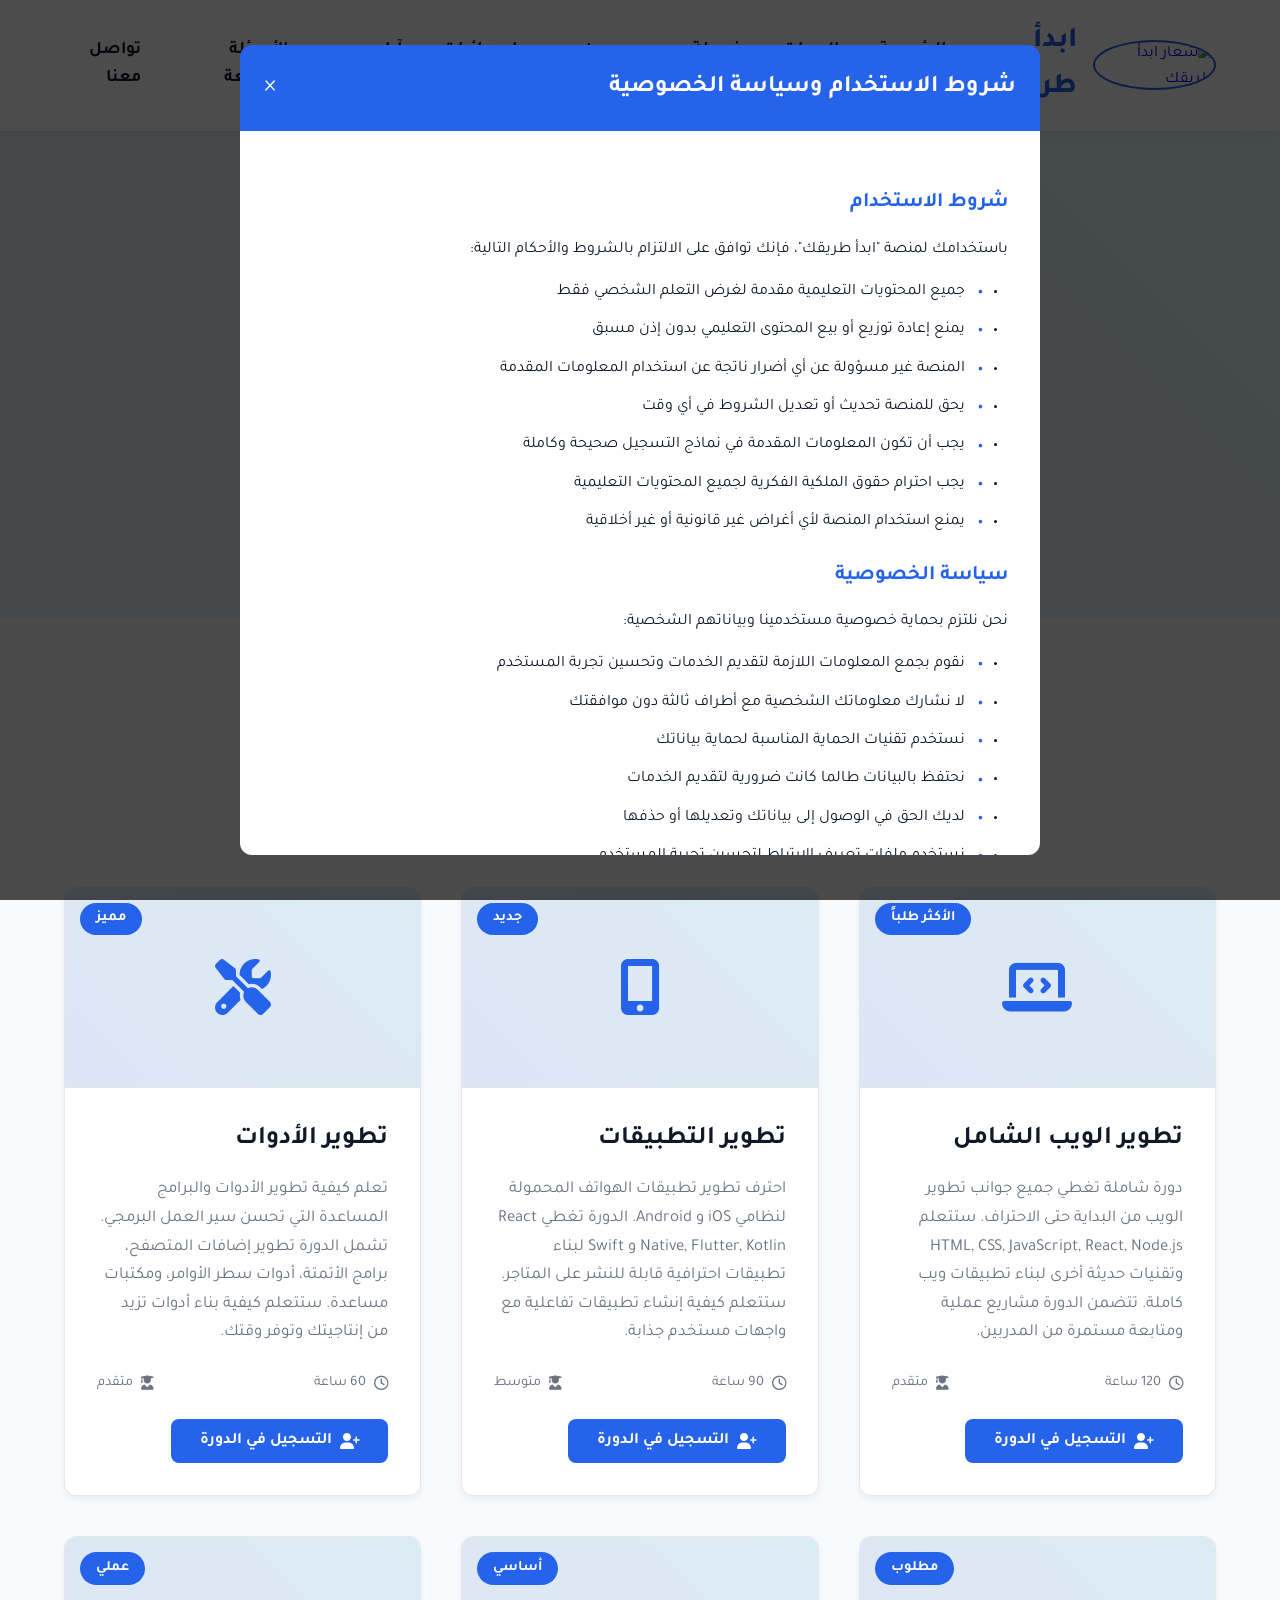
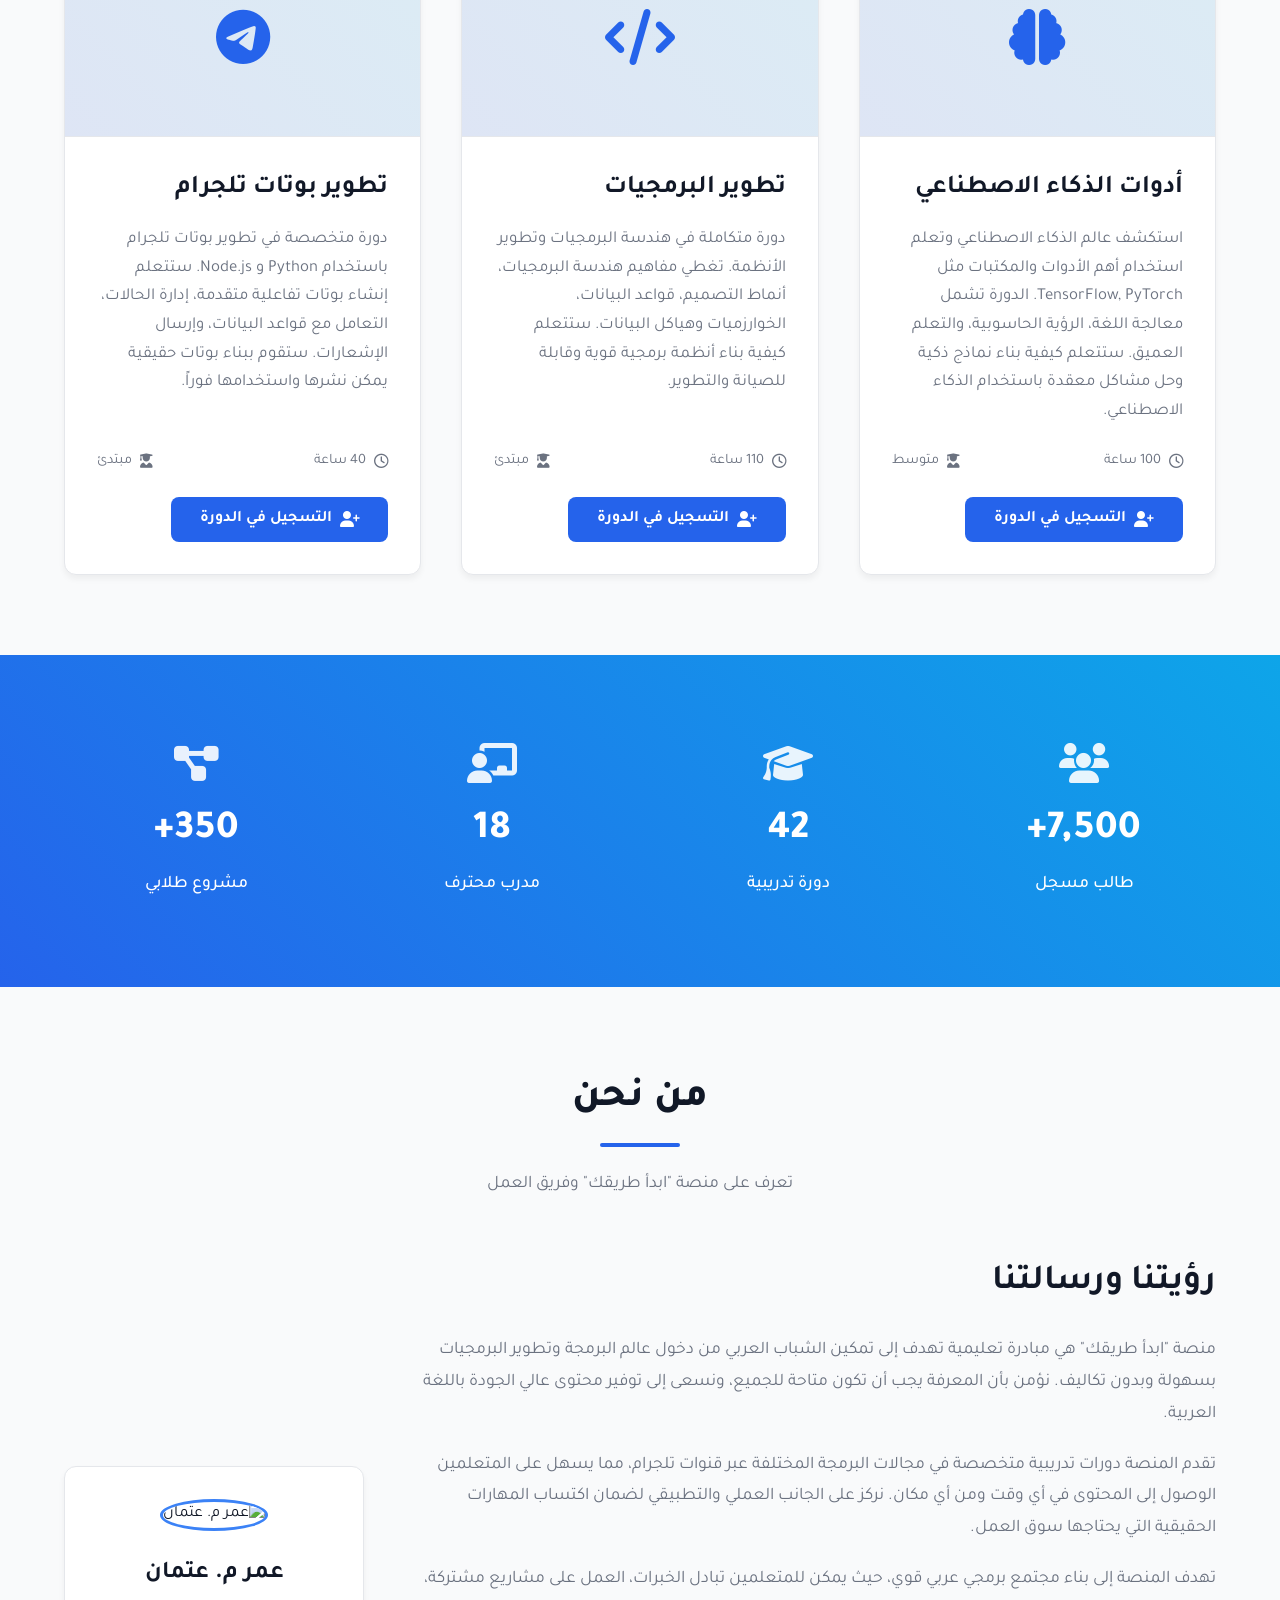
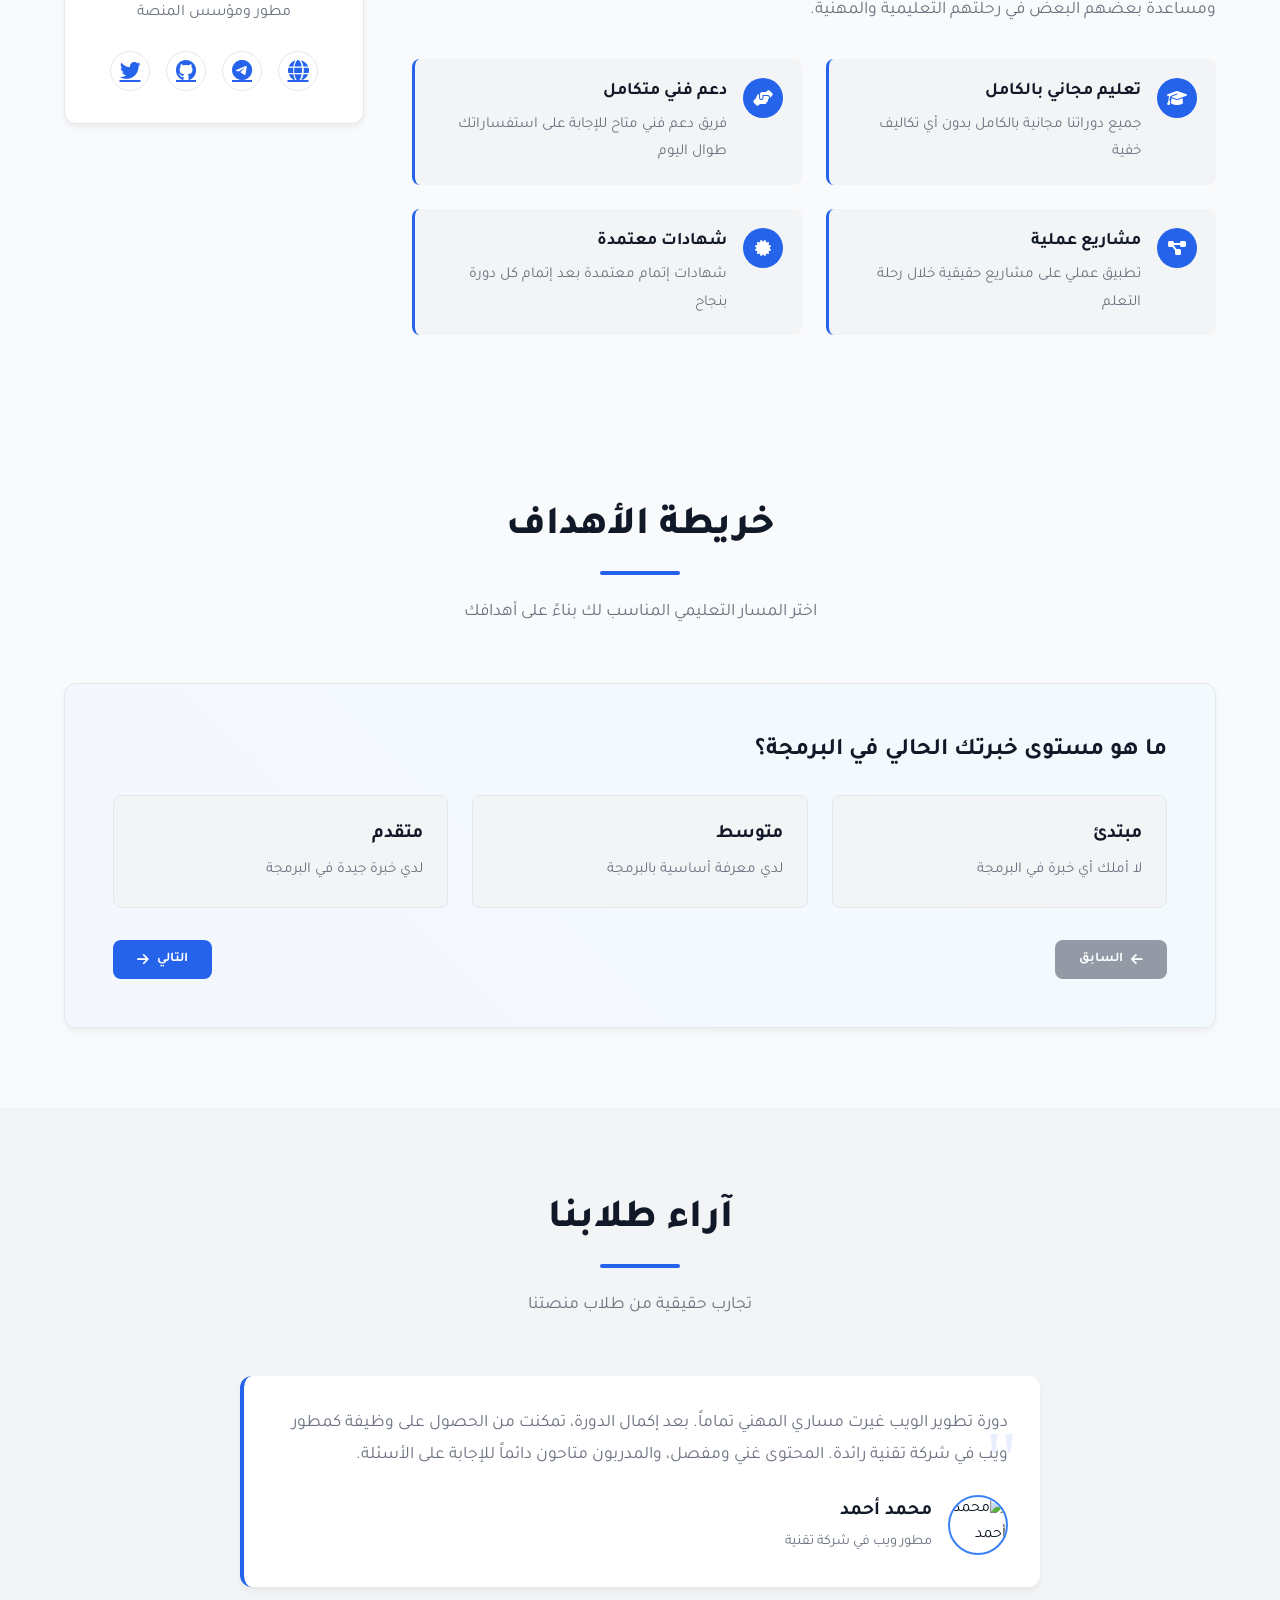
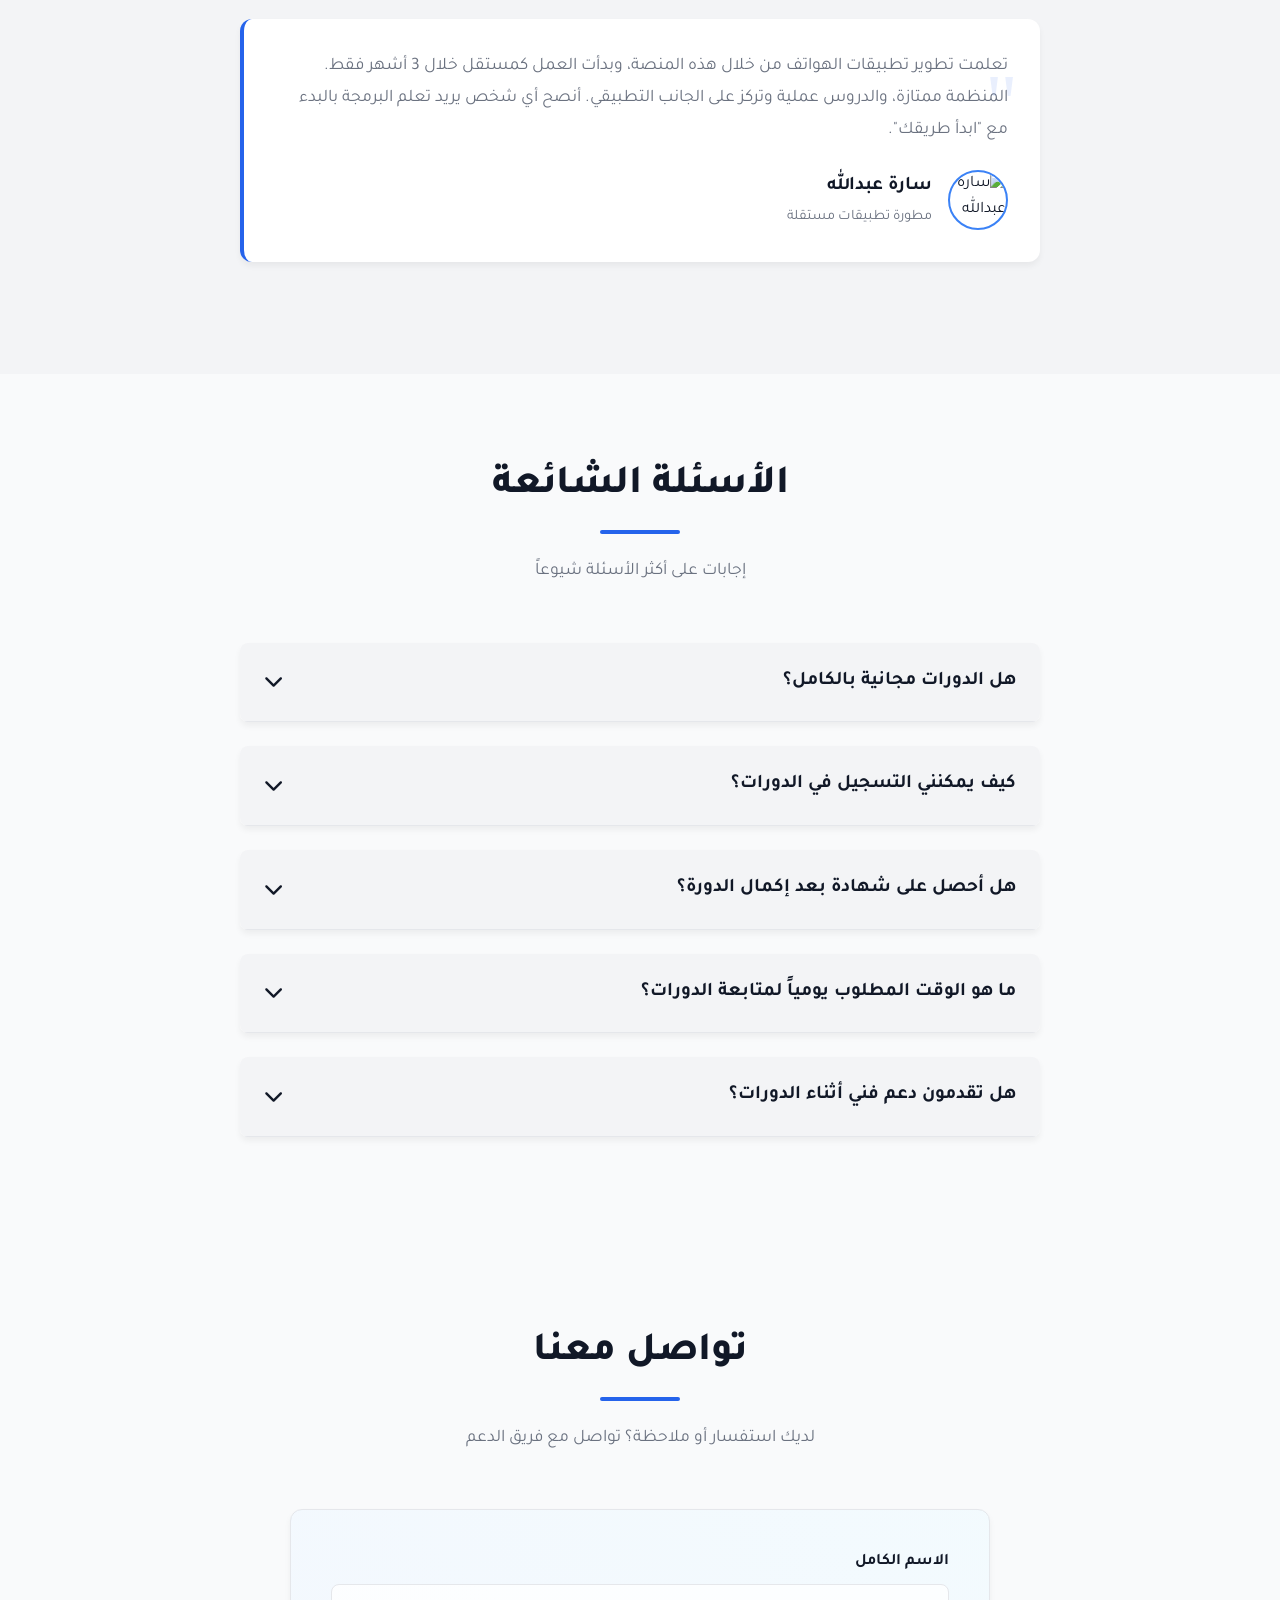
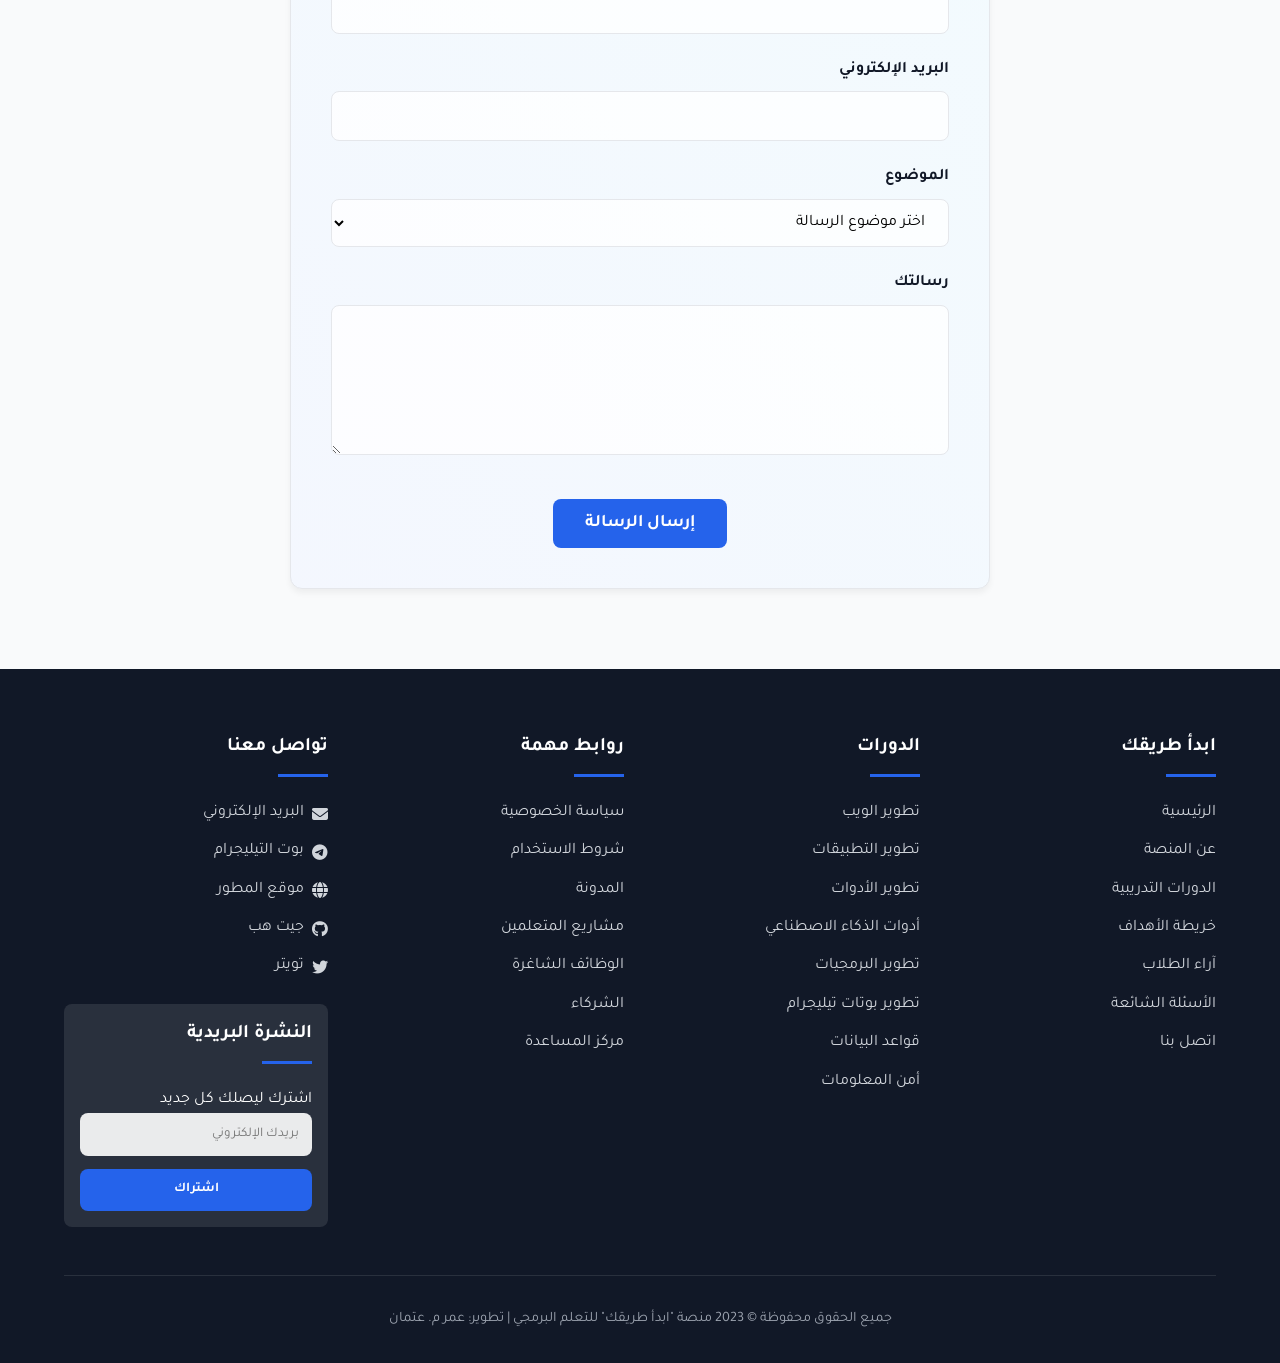
==== commit 173f7ac8: "Update index.html" ====
--- a/index.html
+++ b/index.html
@@ -6,6 +6,7 @@
     <title>ابدأ طريقك - منصة التعلم البرمجي الاحترافية</title>
     <link rel="stylesheet" href="https://cdnjs.cloudflare.com/ajax/libs/font-awesome/6.4.0/css/all.min.css">
     <link href="https://fonts.googleapis.com/css2?family=Tajawal:wght@300;400;500;700;800&display=swap" rel="stylesheet">
+    <link rel="stylesheet" href="https://cdnjs.cloudflare.com/ajax/libs/animate.css/4.1.1/animate.min.css">
     <style>
         :root {
             --primary: #2563eb;
@@ -38,6 +39,7 @@
             background-color: #f9fafb;
             color: var(--dark);
             line-height: 1.6;
+            scroll-behavior: smooth;
         }
         
         .container {
@@ -55,6 +57,12 @@
             top: 0;
             z-index: 1000;
             box-shadow: var(--shadow);
+            transition: var(--transition);
+        }
+        
+        header.scrolled {
+            padding: 0.8rem 0;
+            box-shadow: 0 4px 12px rgba(0, 0, 0, 0.1);
         }
         
         .header-container {
@@ -74,12 +82,22 @@
             height: 50px;
             border-radius: 50%;
             border: 2px solid var(--primary);
+            transition: var(--transition);
+        }
+        
+        header.scrolled .logo img {
+            height: 40px;
         }
         
         .logo h1 {
             font-size: 1.8rem;
             font-weight: 800;
             color: var(--primary);
+            transition: var(--transition);
+        }
+        
+        header.scrolled .logo h1 {
+            font-size: 1.5rem;
         }
         
         nav ul {
@@ -133,11 +151,26 @@
             background-position: center;
             padding: 6rem 0;
             text-align: center;
+            position: relative;
+            overflow: hidden;
+        }
+        
+        .hero::before {
+            content: '';
+            position: absolute;
+            top: 0;
+            right: 0;
+            width: 100%;
+            height: 100%;
+            background: linear-gradient(45deg, rgba(37, 99, 235, 0.1) 0%, rgba(14, 165, 233, 0.1) 100%);
+            z-index: 0;
         }
         
         .hero-content {
             max-width: 800px;
             margin: 0 auto;
+            position: relative;
+            z-index: 1;
         }
         
         .hero h2 {
@@ -146,16 +179,30 @@
             font-weight: 800;
             line-height: 1.2;
             color: var(--dark);
+            animation: fadeInDown 1s ease;
         }
         
         .hero h2 span {
             color: var(--primary);
+            position: relative;
+        }
+        
+        .hero h2 span::after {
+            content: '';
+            position: absolute;
+            bottom: 0;
+            right: 0;
+            width: 100%;
+            height: 8px;
+            background: rgba(37, 99, 235, 0.2);
+            z-index: -1;
         }
         
         .hero p {
             font-size: 1.3rem;
             margin-bottom: 2.5rem;
             color: var(--gray);
+            animation: fadeInUp 1s ease;
         }
         
         .cta-button {
@@ -170,12 +217,39 @@
             transition: var(--transition);
             box-shadow: var(--shadow);
             border: 2px solid transparent;
+            animation: pulse 2s infinite;
+            position: relative;
+            overflow: hidden;
+            z-index: 1;
+        }
+        
+        .cta-button::before {
+            content: '';
+            position: absolute;
+            top: 0;
+            right: 0;
+            width: 0;
+            height: 100%;
+            background: var(--primary-dark);
+            transition: var(--transition);
+            z-index: -1;
         }
         
         .cta-button:hover {
-            background-color: var(--primary-dark);
             transform: translateY(-3px);
             box-shadow: var(--shadow-lg);
+        }
+        
+        .cta-button:hover::before {
+            width: 100%;
+            left: 0;
+            right: auto;
+        }
+        
+        @keyframes pulse {
+            0% { box-shadow: 0 0 0 0 rgba(37, 99, 235, 0.7); }
+            70% { box-shadow: 0 0 0 15px rgba(37, 99, 235, 0); }
+            100% { box-shadow: 0 0 0 0 rgba(37, 99, 235, 0); }
         }
         
         /* Courses Section */
@@ -195,6 +269,7 @@
             position: relative;
             padding-bottom: 1rem;
             margin-bottom: 1.5rem;
+            display: inline-block;
         }
         
         .section-title h2::after {
@@ -232,12 +307,26 @@
             flex-direction: column;
             height: 100%;
             border: 1px solid var(--border);
+            position: relative;
         }
         
         .course-card:hover {
             transform: translateY(-10px);
             box-shadow: var(--shadow-lg);
             border-color: var(--primary-light);
+        }
+        
+        .course-card .course-badge {
+            position: absolute;
+            top: 15px;
+            left: 15px;
+            background: var(--primary);
+            color: white;
+            padding: 0.3rem 1rem;
+            border-radius: 50px;
+            font-size: 0.9rem;
+            font-weight: 600;
+            z-index: 2;
         }
         
         .course-icon {
@@ -249,6 +338,24 @@
             color: var(--primary);
             font-size: 3.5rem;
             border-bottom: 1px solid var(--border);
+            position: relative;
+            overflow: hidden;
+        }
+        
+        .course-icon::before {
+            content: '';
+            position: absolute;
+            top: 0;
+            right: 0;
+            width: 100%;
+            height: 100%;
+            background: linear-gradient(45deg, rgba(37, 99, 235, 0.1) 0%, rgba(14, 165, 233, 0.1) 100%);
+            z-index: 0;
+        }
+        
+        .course-icon i {
+            position: relative;
+            z-index: 1;
         }
         
         .course-content {
@@ -270,6 +377,20 @@
             flex-grow: 1;
             font-size: 1.05rem;
             line-height: 1.7;
+        }
+        
+        .course-meta {
+            display: flex;
+            justify-content: space-between;
+            margin-bottom: 1.5rem;
+            font-size: 0.9rem;
+            color: var(--gray);
+        }
+        
+        .course-meta div {
+            display: flex;
+            align-items: center;
+            gap: 0.5rem;
         }
         
         .course-btn {
@@ -286,10 +407,27 @@
             align-items: center;
             gap: 0.5rem;
             font-size: 1rem;
-        }
-        
-        .course-btn:hover {
-            background-color: var(--primary-dark);
+            position: relative;
+            overflow: hidden;
+            z-index: 1;
+        }
+        
+        .course-btn::before {
+            content: '';
+            position: absolute;
+            top: 0;
+            right: 0;
+            width: 0;
+            height: 100%;
+            background: var(--primary-dark);
+            transition: var(--transition);
+            z-index: -1;
+        }
+        
+        .course-btn:hover::before {
+            width: 100%;
+            left: 0;
+            right: auto;
         }
         
         /* About Section */
@@ -314,6 +452,46 @@
             color: var(--gray);
             line-height: 1.8;
             font-size: 1.1rem;
+        }
+        
+        .features-grid {
+            display: grid;
+            grid-template-columns: repeat(2, 1fr);
+            gap: 1.5rem;
+            margin-top: 2rem;
+        }
+        
+        .feature-item {
+            display: flex;
+            align-items: flex-start;
+            gap: 1rem;
+            padding: 1.2rem;
+            background: var(--light-gray);
+            border-radius: var(--rounded-sm);
+            border-left: 3px solid var(--primary);
+        }
+        
+        .feature-icon {
+            background: var(--primary);
+            color: white;
+            width: 40px;
+            height: 40px;
+            border-radius: 50%;
+            display: flex;
+            align-items: center;
+            justify-content: center;
+            flex-shrink: 0;
+        }
+        
+        .feature-text h4 {
+            font-size: 1.1rem;
+            margin-bottom: 0.3rem;
+        }
+        
+        .feature-text p {
+            font-size: 0.95rem;
+            margin-bottom: 0;
+            color: var(--gray);
         }
         
         .developer-card {
@@ -324,6 +502,12 @@
             text-align: center;
             box-shadow: var(--shadow);
             border: 1px solid var(--border);
+            transition: var(--transition);
+        }
+        
+        .developer-card:hover {
+            transform: translateY(-5px);
+            box-shadow: var(--shadow-lg);
         }
         
         .developer-card img {
@@ -356,10 +540,18 @@
             color: var(--primary);
             font-size: 1.3rem;
             transition: var(--transition);
+            width: 40px;
+            height: 40px;
+            border-radius: 50%;
+            display: flex;
+            align-items: center;
+            justify-content: center;
+            border: 1px solid var(--border);
         }
         
         .social-links a:hover {
-            color: var(--primary-dark);
+            color: white;
+            background: var(--primary);
             transform: translateY(-3px);
         }
         
@@ -370,11 +562,26 @@
             padding: 3rem;
             box-shadow: var(--shadow);
             border: 1px solid var(--border);
+            position: relative;
+            overflow: hidden;
+        }
+        
+        .goal-map-container::before {
+            content: '';
+            position: absolute;
+            top: 0;
+            right: 0;
+            width: 100%;
+            height: 100%;
+            background: linear-gradient(45deg, rgba(37, 99, 235, 0.05) 0%, rgba(14, 165, 233, 0.05) 100%);
+            z-index: 0;
         }
         
         .goal-step {
             display: none;
             animation: fadeIn 0.5s ease;
+            position: relative;
+            z-index: 1;
         }
         
         .goal-step.active {
@@ -401,11 +608,30 @@
             padding: 1.5rem;
             cursor: pointer;
             transition: var(--transition);
+            position: relative;
+            overflow: hidden;
+        }
+        
+        .goal-option::before {
+            content: '';
+            position: absolute;
+            top: 0;
+            right: 0;
+            width: 0;
+            height: 100%;
+            background: rgba(37, 99, 235, 0.1);
+            transition: var(--transition);
+            z-index: 0;
         }
         
         .goal-option:hover {
             border-color: var(--primary);
-            background: rgba(37, 99, 235, 0.05);
+        }
+        
+        .goal-option:hover::before {
+            width: 100%;
+            left: 0;
+            right: auto;
         }
         
         .goal-option.selected {
@@ -418,11 +644,15 @@
             font-size: 1.2rem;
             margin-bottom: 0.5rem;
             color: var(--dark);
+            position: relative;
+            z-index: 1;
         }
         
         .goal-option p {
             color: var(--gray);
             font-size: 0.95rem;
+            position: relative;
+            z-index: 1;
         }
         
         .goal-nav {
@@ -443,6 +673,27 @@
             display: flex;
             align-items: center;
             gap: 0.5rem;
+            position: relative;
+            overflow: hidden;
+            z-index: 1;
+        }
+        
+        .nav-btn::before {
+            content: '';
+            position: absolute;
+            top: 0;
+            right: 0;
+            width: 0;
+            height: 100%;
+            background: var(--primary-dark);
+            transition: var(--transition);
+            z-index: -1;
+        }
+        
+        .nav-btn:hover::before {
+            width: 100%;
+            left: 0;
+            right: auto;
         }
         
         .nav-btn:disabled {
@@ -482,6 +733,19 @@
             padding: 2.5rem;
             box-shadow: var(--shadow);
             border: 1px solid var(--border);
+            position: relative;
+            overflow: hidden;
+        }
+        
+        .form-container::before {
+            content: '';
+            position: absolute;
+            top: 0;
+            right: 0;
+            width: 100%;
+            height: 100%;
+            background: linear-gradient(45deg, rgba(37, 99, 235, 0.05) 0%, rgba(14, 165, 233, 0.05) 100%);
+            z-index: 0;
         }
         
         .form-title {
@@ -489,10 +753,14 @@
             font-size: 1.8rem;
             margin-bottom: 2rem;
             color: var(--dark);
+            position: relative;
+            z-index: 1;
         }
         
         .form-group {
             margin-bottom: 1.5rem;
+            position: relative;
+            z-index: 1;
         }
         
         .form-group label {
@@ -509,6 +777,7 @@
             border-radius: var(--rounded-sm);
             font-size: 1rem;
             transition: var(--transition);
+            background: rgba(255, 255, 255, 0.8);
         }
         
         .form-control:focus {
@@ -534,10 +803,174 @@
             transition: var(--transition);
             display: block;
             margin: 2rem auto 0;
-        }
-        
-        .submit-btn:hover {
+            position: relative;
+            overflow: hidden;
+            z-index: 1;
+        }
+        
+        .submit-btn::before {
+            content: '';
+            position: absolute;
+            top: 0;
+            right: 0;
+            width: 0;
+            height: 100%;
             background: var(--primary-dark);
+            transition: var(--transition);
+            z-index: -1;
+        }
+        
+        .submit-btn:hover::before {
+            width: 100%;
+            left: 0;
+            right: auto;
+        }
+        
+        /* Stats Section */
+        .stats-section {
+            background: linear-gradient(45deg, var(--primary) 0%, var(--secondary) 100%);
+            padding: 4rem 0;
+            color: white;
+        }
+        
+        .stats-grid {
+            display: grid;
+            grid-template-columns: repeat(4, 1fr);
+            gap: 2rem;
+            text-align: center;
+        }
+        
+        .stat-item {
+            padding: 1.5rem;
+        }
+        
+        .stat-item i {
+            font-size: 2.5rem;
+            margin-bottom: 1rem;
+            color: rgba(255, 255, 255, 0.9);
+        }
+        
+        .stat-number {
+            font-size: 2.5rem;
+            font-weight: 800;
+            margin-bottom: 0.5rem;
+        }
+        
+        .stat-label {
+            font-size: 1.1rem;
+            font-weight: 500;
+        }
+        
+        /* Testimonials */
+        .testimonials-section {
+            background: var(--light-gray);
+            padding: 5rem 0;
+        }
+        
+        .testimonials-container {
+            max-width: 800px;
+            margin: 0 auto;
+        }
+        
+        .testimonial {
+            background: var(--light);
+            border-radius: var(--rounded);
+            padding: 2rem;
+            box-shadow: var(--shadow);
+            margin: 2rem 0;
+            position: relative;
+            border-left: 4px solid var(--primary);
+        }
+        
+        .testimonial-content {
+            font-size: 1.1rem;
+            line-height: 1.8;
+            color: var(--gray);
+            margin-bottom: 1.5rem;
+            position: relative;
+        }
+        
+        .testimonial-content::before {
+            content: '"';
+            position: absolute;
+            top: -20px;
+            right: -10px;
+            font-size: 5rem;
+            color: rgba(37, 99, 235, 0.1);
+            font-family: Georgia, serif;
+        }
+        
+        .testimonial-author {
+            display: flex;
+            align-items: center;
+            gap: 1rem;
+        }
+        
+        .testimonial-author img {
+            width: 60px;
+            height: 60px;
+            border-radius: 50%;
+            object-fit: cover;
+            border: 2px solid var(--primary-light);
+        }
+        
+        .author-info h4 {
+            font-size: 1.2rem;
+            margin-bottom: 0.2rem;
+        }
+        
+        .author-info p {
+            color: var(--gray);
+            font-size: 0.9rem;
+        }
+        
+        /* FAQ Section */
+        .faq-section {
+            padding: 5rem 0;
+        }
+        
+        .faq-container {
+            max-width: 800px;
+            margin: 0 auto;
+        }
+        
+        .faq-item {
+            background: var(--light);
+            border-radius: var(--rounded-sm);
+            margin-bottom: 1.5rem;
+            box-shadow: var(--shadow);
+            overflow: hidden;
+        }
+        
+        .faq-question {
+            padding: 1.5rem;
+            font-size: 1.2rem;
+            font-weight: 600;
+            cursor: pointer;
+            display: flex;
+            justify-content: space-between;
+            align-items: center;
+            background: var(--light-gray);
+            border-bottom: 1px solid var(--border);
+        }
+        
+        .faq-answer {
+            padding: 1.5rem;
+            color: var(--gray);
+            line-height: 1.8;
+            display: none;
+        }
+        
+        .faq-answer.show {
+            display: block;
+        }
+        
+        .faq-question i {
+            transition: var(--transition);
+        }
+        
+        .faq-question.active i {
+            transform: rotate(180deg);
         }
         
         /* Footer */
@@ -599,6 +1032,39 @@
             border-top: 1px solid rgba(255, 255, 255, 0.1);
             color: #9ca3af;
             font-size: 0.9rem;
+        }
+        
+        /* Newsletter */
+        .newsletter {
+            background: rgba(255, 255, 255, 0.1);
+            padding: 1rem;
+            border-radius: var(--rounded-sm);
+            margin-top: 1.5rem;
+        }
+        
+        .newsletter input {
+            width: 100%;
+            padding: 0.8rem;
+            border: none;
+            border-radius: var(--rounded-sm);
+            margin-bottom: 0.8rem;
+            background: rgba(255, 255, 255, 0.9);
+        }
+        
+        .newsletter button {
+            width: 100%;
+            padding: 0.8rem;
+            background: var(--primary);
+            color: white;
+            border: none;
+            border-radius: var(--rounded-sm);
+            cursor: pointer;
+            font-weight: 600;
+            transition: var(--transition);
+        }
+        
+        .newsletter button:hover {
+            background: var(--primary-dark);
         }
         
         /* Modal */
@@ -624,6 +1090,7 @@
             overflow: hidden;
             max-height: 90vh;
             overflow-y: auto;
+            position: relative;
         }
         
         .modal-header {
@@ -685,12 +1152,18 @@
         
         .accept-container {
             display: flex;
-            align-items: center;
+            flex-direction: column;
             gap: 1rem;
             margin-top: 2rem;
             padding: 1rem;
             background: var(--light-gray);
             border-radius: var(--rounded-sm);
+        }
+        
+        .terms-agreement {
+            display: flex;
+            align-items: flex-start;
+            gap: 1rem;
         }
         
         .accept-btn {
@@ -702,10 +1175,32 @@
             cursor: pointer;
             font-weight: 600;
             transition: var(--transition);
+            align-self: flex-start;
         }
         
         .accept-btn:hover {
             background: var(--primary-dark);
+        }
+        
+        .reject-btn {
+            background: var(--error);
+            color: white;
+            border: none;
+            padding: 0.8rem 2rem;
+            border-radius: var(--rounded-sm);
+            cursor: pointer;
+            font-weight: 600;
+            transition: var(--transition);
+            align-self: flex-start;
+        }
+        
+        .reject-btn:hover {
+            background: #dc2626;
+        }
+        
+        .buttons-container {
+            display: flex;
+            gap: 1rem;
         }
         
         /* Responsive Design */
@@ -720,6 +1215,10 @@
             
             .developer-card {
                 margin-top: 2rem;
+            }
+            
+            .stats-grid {
+                grid-template-columns: repeat(2, 1fr);
             }
         }
         
@@ -759,6 +1258,10 @@
             .courses-grid {
                 grid-template-columns: 1fr;
             }
+            
+            .features-grid {
+                grid-template-columns: 1fr;
+            }
         }
         
         @media (max-width: 576px) {
@@ -781,9 +1284,27 @@
             .footer-grid {
                 grid-template-columns: 1fr;
             }
+            
+            .stats-grid {
+                grid-template-columns: 1fr;
+            }
+            
+            .buttons-container {
+                flex-direction: column;
+            }
         }
         
         @keyframes fadeIn {
+            from { opacity: 0; transform: translateY(20px); }
+            to { opacity: 1; transform: translateY(0); }
+        }
+        
+        @keyframes fadeInDown {
+            from { opacity: 0; transform: translateY(-20px); }
+            to { opacity: 1; transform: translateY(0); }
+        }
+        
+        @keyframes fadeInUp {
             from { opacity: 0; transform: translateY(20px); }
             to { opacity: 1; transform: translateY(0); }
         }
@@ -806,6 +1327,8 @@
                     <li>المنصة غير مسؤولة عن أي أضرار ناتجة عن استخدام المعلومات المقدمة</li>
                     <li>يحق للمنصة تحديث أو تعديل الشروط في أي وقت</li>
                     <li>يجب أن تكون المعلومات المقدمة في نماذج التسجيل صحيحة وكاملة</li>
+                    <li>يجب احترام حقوق الملكية الفكرية لجميع المحتويات التعليمية</li>
+                    <li>يمنع استخدام المنصة لأي أغراض غير قانونية أو غير أخلاقية</li>
                 </ul>
                 
                 <h4>سياسة الخصوصية</h4>
@@ -816,19 +1339,26 @@
                     <li>نستخدم تقنيات الحماية المناسبة لحماية بياناتك</li>
                     <li>نحتفظ بالبيانات طالما كانت ضرورية لتقديم الخدمات</li>
                     <li>لديك الحق في الوصول إلى بياناتك وتعديلها أو حذفها</li>
+                    <li>نستخدم ملفات تعريف الارتباط لتحسين تجربة المستخدم</li>
+                    <li>نلتزم بمواكبة أحدث معايير حماية البيانات</li>
                 </ul>
                 
                 <div class="accept-container">
-                    <input type="checkbox" id="acceptTerms">
-                    <label for="acceptTerms">أقرأ وأوافق على شروط الاستخدام وسياسة الخصوصية</label>
-                    <button class="accept-btn" id="acceptTermsBtn">قبول والمتابعة</button>
+                    <div class="terms-agreement">
+                        <input type="checkbox" id="acceptTerms">
+                        <label for="acceptTerms">أقرأ وأوافق على شروط الاستخدام وسياسة الخصوصية</label>
+                    </div>
+                    <div class="buttons-container">
+                        <button class="accept-btn" id="acceptTermsBtn">قبول والمتابعة</button>
+                        <button class="reject-btn" id="rejectTermsBtn">رفض</button>
+                    </div>
                 </div>
             </div>
         </div>
     </div>
 
     <!-- Header -->
-    <header>
+    <header id="header">
         <div class="container header-container">
             <a href="#" class="logo">
                 <img src="https://i.postimg.cc/C5sgw6T5/Picsart-25-06-07-10-18-36-116.jpg" alt="شعار ابدأ طريقك">
@@ -840,6 +1370,8 @@
                     <li><a href="#courses">الدورات</a></li>
                     <li><a href="#goal-map">خريطة الأهداف</a></li>
                     <li><a href="#about">من نحن</a></li>
+                    <li><a href="#stats">إحصائيات</a></li>
+                    <li><a href="#testimonials">آراء الطلاب</a></li>
                     <li><a href="#faq">الأسئلة الشائعة</a></li>
                     <li><a href="#contact">تواصل معنا</a></li>
                 </ul>
@@ -870,12 +1402,17 @@
             <div class="courses-grid">
                 <!-- Course 1 -->
                 <div class="course-card">
+                    <div class="course-badge">الأكثر طلباً</div>
                     <div class="course-icon">
                         <i class="fas fa-laptop-code"></i>
                     </div>
                     <div class="course-content">
                         <h3>تطوير الويب الشامل</h3>
-                        <p>دورة شاملة تغطي جميع جوانب تطوير الويب من البداية حتى الاحتراف. ستتعلم HTML, CSS, JavaScript, React, Node.js وتقنيات حديثة أخرى لبناء تطبيقات ويب كاملة.</p>
+                        <p>دورة شاملة تغطي جميع جوانب تطوير الويب من البداية حتى الاحتراف. ستتعلم HTML, CSS, JavaScript, React, Node.js وتقنيات حديثة أخرى لبناء تطبيقات ويب كاملة. تتضمن الدورة مشاريع عملية ومتابعة مستمرة من المدربين.</p>
+                        <div class="course-meta">
+                            <div><i class="far fa-clock"></i> 120 ساعة</div>
+                            <div><i class="fas fa-user-graduate"></i> متقدم</div>
+                        </div>
                         <button class="course-btn" data-course="تطوير الويب">
                             <i class="fas fa-user-plus"></i> التسجيل في الدورة
                         </button>
@@ -884,12 +1421,17 @@
                 
                 <!-- Course 2 -->
                 <div class="course-card">
+                    <div class="course-badge">جديد</div>
                     <div class="course-icon">
                         <i class="fas fa-mobile-alt"></i>
                     </div>
                     <div class="course-content">
                         <h3>تطوير التطبيقات</h3>
-                        <p>احترف تطوير تطبيقات الهواتف المحمولة لنظامي iOS و Android. الدورة تغطي React Native, Flutter, Kotlin و Swift لبناء تطبيقات احترافية قابلة للنشر على المتاجر.</p>
+                        <p>احترف تطوير تطبيقات الهواتف المحمولة لنظامي iOS و Android. الدورة تغطي React Native, Flutter, Kotlin و Swift لبناء تطبيقات احترافية قابلة للنشر على المتاجر. ستتعلم كيفية إنشاء تطبيقات تفاعلية مع واجهات مستخدم جذابة.</p>
+                        <div class="course-meta">
+                            <div><i class="far fa-clock"></i> 90 ساعة</div>
+                            <div><i class="fas fa-user-graduate"></i> متوسط</div>
+                        </div>
                         <button class="course-btn" data-course="تطوير التطبيقات">
                             <i class="fas fa-user-plus"></i> التسجيل في الدورة
                         </button>
@@ -898,12 +1440,17 @@
                 
                 <!-- Course 3 -->
                 <div class="course-card">
+                    <div class="course-badge">مميز</div>
                     <div class="course-icon">
                         <i class="fas fa-tools"></i>
                     </div>
                     <div class="course-content">
                         <h3>تطوير الأدوات</h3>
-                        <p>تعلم كيفية تطوير الأدوات والبرامج المساعدة التي تحسن سير العمل البرمجي. تشمل الدورة تطوير إضافات المتصفح، برامج الأتمتة، أدوات سطر الأوامر.</p>
+                        <p>تعلم كيفية تطوير الأدوات والبرامج المساعدة التي تحسن سير العمل البرمجي. تشمل الدورة تطوير إضافات المتصفح، برامج الأتمتة، أدوات سطر الأوامر، ومكتبات مساعدة. ستتعلم كيفية بناء أدوات تزيد من إنتاجيتك وتوفر وقتك.</p>
+                        <div class="course-meta">
+                            <div><i class="far fa-clock"></i> 60 ساعة</div>
+                            <div><i class="fas fa-user-graduate"></i> متقدم</div>
+                        </div>
                         <button class="course-btn" data-course="تطوير الأدوات">
                             <i class="fas fa-user-plus"></i> التسجيل في الدورة
                         </button>
@@ -912,12 +1459,17 @@
                 
                 <!-- Course 4 -->
                 <div class="course-card">
+                    <div class="course-badge">مطلوب</div>
                     <div class="course-icon">
                         <i class="fas fa-brain"></i>
                     </div>
                     <div class="course-content">
                         <h3>أدوات الذكاء الاصطناعي</h3>
-                        <p>استكشف عالم الذكاء الاصطناعي وتعلم استخدام أهم الأدوات والمكتبات مثل TensorFlow, PyTorch. الدورة تشمل معالجة اللغة، الرؤية الحاسوبية، والتعلم العميق.</p>
+                        <p>استكشف عالم الذكاء الاصطناعي وتعلم استخدام أهم الأدوات والمكتبات مثل TensorFlow, PyTorch. الدورة تشمل معالجة اللغة، الرؤية الحاسوبية، والتعلم العميق. ستتعلم كيفية بناء نماذج ذكية وحل مشاكل معقدة باستخدام الذكاء الاصطناعي.</p>
+                        <div class="course-meta">
+                            <div><i class="far fa-clock"></i> 100 ساعة</div>
+                            <div><i class="fas fa-user-graduate"></i> متوسط</div>
+                        </div>
                         <button class="course-btn" data-course="أدوات الذكاء الاصطناعي">
                             <i class="fas fa-user-plus"></i> التسجيل في الدورة
                         </button>
@@ -926,12 +1478,17 @@
                 
                 <!-- Course 5 -->
                 <div class="course-card">
+                    <div class="course-badge">أساسي</div>
                     <div class="course-icon">
                         <i class="fas fa-code"></i>
                     </div>
                     <div class="course-content">
                         <h3>تطوير البرمجيات</h3>
-                        <p>دورة متكاملة في هندسة البرمجيات وتطوير الأنظمة. تغطي مفاهيم هندسة البرمجيات، أنماط التصميم، قواعد البيانات، الخوارزميات وهياكل البيانات.</p>
+                        <p>دورة متكاملة في هندسة البرمجيات وتطوير الأنظمة. تغطي مفاهيم هندسة البرمجيات، أنماط التصميم، قواعد البيانات، الخوارزميات وهياكل البيانات. ستتعلم كيفية بناء أنظمة برمجية قوية وقابلة للصيانة والتطوير.</p>
+                        <div class="course-meta">
+                            <div><i class="far fa-clock"></i> 110 ساعة</div>
+                            <div><i class="fas fa-user-graduate"></i> مبتدئ</div>
+                        </div>
                         <button class="course-btn" data-course="تطوير البرمجيات">
                             <i class="fas fa-user-plus"></i> التسجيل في الدورة
                         </button>
@@ -940,16 +1497,49 @@
                 
                 <!-- Course 6 -->
                 <div class="course-card">
+                    <div class="course-badge">عملي</div>
                     <div class="course-icon">
                         <i class="fab fa-telegram"></i>
                     </div>
                     <div class="course-content">
                         <h3>تطوير بوتات تلجرام</h3>
-                        <p>دورة متخصصة في تطوير بوتات تلجرام باستخدام Python و Node.js. ستتعلم إنشاء بوتات تفاعلية متقدمة، إدارة الحالات، التعامل مع قواعد البيانات.</p>
+                        <p>دورة متخصصة في تطوير بوتات تلجرام باستخدام Python و Node.js. ستتعلم إنشاء بوتات تفاعلية متقدمة، إدارة الحالات، التعامل مع قواعد البيانات، وإرسال الإشعارات. ستقوم ببناء بوتات حقيقية يمكن نشرها واستخدامها فوراً.</p>
+                        <div class="course-meta">
+                            <div><i class="far fa-clock"></i> 40 ساعة</div>
+                            <div><i class="fas fa-user-graduate"></i> مبتدئ</div>
+                        </div>
                         <button class="course-btn" data-course="تطوير بوتات تلجرام">
                             <i class="fas fa-user-plus"></i> التسجيل في الدورة
                         </button>
                     </div>
+                </div>
+            </div>
+        </div>
+    </section>
+
+    <!-- Stats Section -->
+    <section class="stats-section" id="stats">
+        <div class="container">
+            <div class="stats-grid">
+                <div class="stat-item">
+                    <i class="fas fa-users"></i>
+                    <div class="stat-number">7,500+</div>
+                    <div class="stat-label">طالب مسجل</div>
+                </div>
+                <div class="stat-item">
+                    <i class="fas fa-graduation-cap"></i>
+                    <div class="stat-number">42</div>
+                    <div class="stat-label">دورة تدريبية</div>
+                </div>
+                <div class="stat-item">
+                    <i class="fas fa-chalkboard-teacher"></i>
+                    <div class="stat-number">18</div>
+                    <div class="stat-label">مدرب محترف</div>
+                </div>
+                <div class="stat-item">
+                    <i class="fas fa-project-diagram"></i>
+                    <div class="stat-number">350+</div>
+                    <div class="stat-label">مشروع طلابي</div>
                 </div>
             </div>
         </div>
@@ -969,6 +1559,45 @@
                     <p>منصة "ابدأ طريقك" هي مبادرة تعليمية تهدف إلى تمكين الشباب العربي من دخول عالم البرمجة وتطوير البرمجيات بسهولة وبدون تكاليف. نؤمن بأن المعرفة يجب أن تكون متاحة للجميع، ونسعى إلى توفير محتوى عالي الجودة باللغة العربية.</p>
                     <p>تقدم المنصة دورات تدريبية متخصصة في مجالات البرمجة المختلفة عبر قنوات تلجرام، مما يسهل على المتعلمين الوصول إلى المحتوى في أي وقت ومن أي مكان. نركز على الجانب العملي والتطبيقي لضمان اكتساب المهارات الحقيقية التي يحتاجها سوق العمل.</p>
                     <p>تهدف المنصة إلى بناء مجتمع برمجي عربي قوي، حيث يمكن للمتعلمين تبادل الخبرات، العمل على مشاريع مشتركة، ومساعدة بعضهم البعض في رحلتهم التعليمية والمهنية.</p>
+                    
+                    <div class="features-grid">
+                        <div class="feature-item">
+                            <div class="feature-icon">
+                                <i class="fas fa-graduation-cap"></i>
+                            </div>
+                            <div class="feature-text">
+                                <h4>تعليم مجاني بالكامل</h4>
+                                <p>جميع دوراتنا مجانية بالكامل بدون أي تكاليف خفية</p>
+                            </div>
+                        </div>
+                        <div class="feature-item">
+                            <div class="feature-icon">
+                                <i class="fas fa-hands-helping"></i>
+                            </div>
+                            <div class="feature-text">
+                                <h4>دعم فني متكامل</h4>
+                                <p>فريق دعم فني متاح للإجابة على استفساراتك طوال اليوم</p>
+                            </div>
+                        </div>
+                        <div class="feature-item">
+                            <div class="feature-icon">
+                                <i class="fas fa-project-diagram"></i>
+                            </div>
+                            <div class="feature-text">
+                                <h4>مشاريع عملية</h4>
+                                <p>تطبيق عملي على مشاريع حقيقية خلال رحلة التعلم</p>
+                            </div>
+                        </div>
+                        <div class="feature-item">
+                            <div class="feature-icon">
+                                <i class="fas fa-certificate"></i>
+                            </div>
+                            <div class="feature-text">
+                                <h4>شهادات معتمدة</h4>
+                                <p>شهادات إتمام معتمدة بعد إتمام كل دورة بنجاح</p>
+                            </div>
+                        </div>
+                    </div>
                 </div>
                 
                 <div class="developer-card">
@@ -979,6 +1608,7 @@
                         <a href="https://omarmetman.vercel.app/" target="_blank"><i class="fas fa-globe"></i></a>
                         <a href="https://t.me/OomaretmanBOT" target="_blank"><i class="fab fa-telegram"></i></a>
                         <a href="https://github.com/oomaretman" target="_blank"><i class="fab fa-github"></i></a>
+                        <a href="https://twitter.com/oomaretman" target="_blank"><i class="fab fa-twitter"></i></a>
                     </div>
                 </div>
             </div>
@@ -1098,6 +1728,106 @@
                     <button class="cta-button" id="restartQuiz" style="margin-top: 2rem;">
                         <i class="fas fa-redo"></i> إعادة الاختبار
                     </button>
+                </div>
+            </div>
+        </div>
+    </section>
+
+    <!-- Testimonials Section -->
+    <section class="testimonials-section" id="testimonials">
+        <div class="container">
+            <div class="section-title">
+                <h2>آراء طلابنا</h2>
+                <p>تجارب حقيقية من طلاب منصتنا</p>
+            </div>
+            
+            <div class="testimonials-container">
+                <div class="testimonial">
+                    <div class="testimonial-content">
+                        دورة تطوير الويب غيرت مساري المهني تماماً. بعد إكمال الدورة، تمكنت من الحصول على وظيفة كمطور ويب في شركة تقنية رائدة. المحتوى غني ومفصل، والمدربون متاحون دائماً للإجابة على الأسئلة.
+                    </div>
+                    <div class="testimonial-author">
+                        <img src="https://randomuser.me/api/portraits/men/32.jpg" alt="محمد أحمد">
+                        <div class="author-info">
+                            <h4>محمد أحمد</h4>
+                            <p>مطور ويب في شركة تقنية</p>
+                        </div>
+                    </div>
+                </div>
+                
+                <div class="testimonial">
+                    <div class="testimonial-content">
+                        تعلمت تطوير تطبيقات الهواتف من خلال هذه المنصة، وبدأت العمل كمستقل خلال 3 أشهر فقط. المنظمة ممتازة، والدروس عملية وتركز على الجانب التطبيقي. أنصح أي شخص يريد تعلم البرمجة بالبدء مع "ابدأ طريقك".
+                    </div>
+                    <div class="testimonial-author">
+                        <img src="https://randomuser.me/api/portraits/women/44.jpg" alt="سارة عبدالله">
+                        <div class="author-info">
+                            <h4>سارة عبدالله</h4>
+                            <p>مطورة تطبيقات مستقلة</p>
+                        </div>
+                    </div>
+                </div>
+            </div>
+        </div>
+    </section>
+
+    <!-- FAQ Section -->
+    <section class="faq-section" id="faq">
+        <div class="container">
+            <div class="section-title">
+                <h2>الأسئلة الشائعة</h2>
+                <p>إجابات على أكثر الأسئلة شيوعاً</p>
+            </div>
+            
+            <div class="faq-container">
+                <div class="faq-item">
+                    <div class="faq-question">
+                        <span>هل الدورات مجانية بالكامل؟</span>
+                        <i class="fas fa-chevron-down"></i>
+                    </div>
+                    <div class="faq-answer">
+                        نعم، جميع دوراتنا مجانية بالكامل بدون أي تكاليف خفية. نؤمن بأن التعليم يجب أن يكون متاحاً للجميع، ونسعى لتقديم محتوى عالي الجودة بدون أي رسوم.
+                    </div>
+                </div>
+                
+                <div class="faq-item">
+                    <div class="faq-question">
+                        <span>كيف يمكنني التسجيل في الدورات؟</span>
+                        <i class="fas fa-chevron-down"></i>
+                    </div>
+                    <div class="faq-answer">
+                        يمكنك التسجيل في أي دورة عن طريق الضغط على زر "التسجيل في الدورة" في بطاقة الدورة المطلوبة. سيتم توجيهك إلى نموذج التسجيل الذي يجب تعبئته. بعد التسجيل، ستتلقى رابط الانضمام إلى قناة التلجرام الخاصة بالدورة.
+                    </div>
+                </div>
+                
+                <div class="faq-item">
+                    <div class="faq-question">
+                        <span>هل أحصل على شهادة بعد إكمال الدورة؟</span>
+                        <i class="fas fa-chevron-down"></i>
+                    </div>
+                    <div class="faq-answer">
+                        نعم، بعد إكمال الدورة بنجاح وإتمام جميع المشاريع والاختبارات المطلوبة، ستتلقى شهادة إتمام معتمدة من منصة "ابدأ طريقك" يمكنك إضافتها إلى سيرتك الذاتية ومشاركتها على لينكدإن.
+                    </div>
+                </div>
+                
+                <div class="faq-item">
+                    <div class="faq-question">
+                        <span>ما هو الوقت المطلوب يومياً لمتابعة الدورات؟</span>
+                        <i class="fas fa-chevron-down"></i>
+                    </div>
+                    <div class="faq-answer">
+                        نوصي بقضاء ساعة إلى ساعتين يومياً لمتابعة الدروس وإنجاز المهام. لكن يمكنك تنظيم وقتك حسب ظروفك، حيث أن المحتوى متاح دائماً على قنوات التلجرام ويمكنك الرجوع إليه في أي وقت.
+                    </div>
+                </div>
+                
+                <div class="faq-item">
+                    <div class="faq-question">
+                        <span>هل تقدمون دعم فني أثناء الدورات؟</span>
+                        <i class="fas fa-chevron-down"></i>
+                    </div>
+                    <div class="faq-answer">
+                        نعم، لدينا فريق دعم فني متاح للإجابة على استفساراتك من خلال قنوات التلجرام. كما يوجد مجتمع نشط من الطلاب يمكنك طرح الأسئلة والاستفادة من تجارب الآخرين.
+                    </div>
                 </div>
             </div>
         </div>
@@ -1121,12 +1851,17 @@
                     
                     <div class="form-group">
                         <label for="telegram">اسم مستخدم تلجرام</label>
-                        <input type="text" id="telegram" class="form-control" required>
+                        <input type="text" id="telegram" class="form-control" required placeholder="@username">
                     </div>
                     
                     <div class="form-group">
                         <label for="email">البريد الإلكتروني</label>
                         <input type="email" id="email" class="form-control" required>
+                    </div>
+                    
+                    <div class="form-group">
+                        <label for="country">الدولة</label>
+                        <input type="text" id="country" class="form-control" required>
                     </div>
                     
                     <div class="form-group">
@@ -1137,6 +1872,11 @@
                             <option value="intermediate">متوسط (بعض الخبرة)</option>
                             <option value="advanced">متقدم (خبرة جيدة)</option>
                         </select>
+                    </div>
+                    
+                    <div class="form-group">
+                        <label for="background">الخبرة السابقة (إن وجدت)</label>
+                        <textarea id="background" class="form-control"></textarea>
                     </div>
                     
                     <input type="hidden" id="courseName" value="">
@@ -1174,6 +1914,7 @@
                             <option value="support">الدعم الفني</option>
                             <option value="course">استفسار عن دورة</option>
                             <option value="partnership">شراكة وتعاون</option>
+                            <option value="feedback">ملاحظات ومقترحات</option>
                             <option value="other">موضوع آخر</option>
                         </select>
                     </div>
@@ -1200,6 +1941,8 @@
                         <li><a href="#about">عن المنصة</a></li>
                         <li><a href="#courses">الدورات التدريبية</a></li>
                         <li><a href="#goal-map">خريطة الأهداف</a></li>
+                        <li><a href="#testimonials">آراء الطلاب</a></li>
+                        <li><a href="#faq">الأسئلة الشائعة</a></li>
                         <li><a href="#contact">اتصل بنا</a></li>
                     </ul>
                 </div>
@@ -1213,6 +1956,8 @@
                         <li><a href="#" data-course="ai">أدوات الذكاء الاصطناعي</a></li>
                         <li><a href="#" data-course="software">تطوير البرمجيات</a></li>
                         <li><a href="#" data-course="bots">تطوير بوتات تيليجرام</a></li>
+                        <li><a href="#">قواعد البيانات</a></li>
+                        <li><a href="#">أمن المعلومات</a></li>
                     </ul>
                 </div>
                 
@@ -1221,9 +1966,11 @@
                     <ul class="footer-links">
                         <li><a href="#" id="privacyLink">سياسة الخصوصية</a></li>
                         <li><a href="#" id="termsLink">شروط الاستخدام</a></li>
-                        <li><a href="#faq">الأسئلة الشائعة</a></li>
                         <li><a href="#">المدونة</a></li>
                         <li><a href="#">مشاريع المتعلمين</a></li>
+                        <li><a href="#">الوظائف الشاغرة</a></li>
+                        <li><a href="#">الشركاء</a></li>
+                        <li><a href="#">مركز المساعدة</a></li>
                     </ul>
                 </div>
                 
@@ -1233,7 +1980,16 @@
                         <li><a href="mailto:info@startyourpath.com"><i class="fas fa-envelope"></i> البريد الإلكتروني</a></li>
                         <li><a href="https://t.me/OomaretmanBOT" target="_blank"><i class="fab fa-telegram"></i> بوت التيليجرام</a></li>
                         <li><a href="https://omarmetman.vercel.app/" target="_blank"><i class="fas fa-globe"></i> موقع المطور</a></li>
+                        <li><a href="https://github.com/oomaretman" target="_blank"><i class="fab fa-github"></i> جيت هب</a></li>
+                        <li><a href="https://twitter.com/oomaretman" target="_blank"><i class="fab fa-twitter"></i> تويتر</a></li>
                     </ul>
+                    
+                    <div class="newsletter">
+                        <h4>النشرة البريدية</h4>
+                        <p>اشترك ليصلك كل جديد</p>
+                        <input type="email" placeholder="بريدك الإلكتروني">
+                        <button type="button">اشتراك</button>
+                    </div>
                 </div>
             </div>
             
@@ -1249,6 +2005,16 @@
             if (!localStorage.getItem('termsAccepted')) {
                 document.getElementById('termsModal').style.display = 'flex';
             }
+            
+            // Header scroll effect
+            const header = document.getElementById('header');
+            window.addEventListener('scroll', () => {
+                if (window.scrollY > 50) {
+                    header.classList.add('scrolled');
+                } else {
+                    header.classList.remove('scrolled');
+                }
+            });
             
             // Mobile menu toggle
             const mobileMenuBtn = document.getElementById('mobileMenuBtn');
@@ -1291,6 +2057,11 @@
                 }
             });
             
+            // Reject terms button
+            document.getElementById('rejectTermsBtn').addEventListener('click', function() {
+                alert('عذراً، لا يمكنك استخدام المنصة بدون الموافقة على شروط الاستخدام وسياسة الخصوصية.');
+            });
+            
             // Close modal buttons
             document.querySelectorAll('.close-modal').forEach(button => {
                 button.addEventListener('click', function() {
@@ -1435,15 +2206,48 @@
             // Form submissions
             document.getElementById('courseForm').addEventListener('submit', function(e) {
                 e.preventDefault();
-                alert('تم تسجيلك في الدورة بنجاح! سيتم التواصل معك عبر البريد الإلكتروني بمزيد من التفاصيل.');
-                this.reset();
-                window.location.href = '#courses';
+                
+                // Send to Telegram bot
+                const botToken = 'YOUR_BOT_TOKEN';
+                const chatId = 'YOUR_CHAT_ID';
+                const message = `طلب تسجيل جديد في الدورة:
+الدورة: ${document.getElementById('courseName').value}
+الاسم: ${document.getElementById('fullname').value}
+الهاتف: ${document.getElementById('phone').value}
+تيليجرام: ${document.getElementById('telegram').value}
+البريد: ${document.getElementById('email').value}
+الدولة: ${document.getElementById('country').value}
+المستوى: ${document.getElementById('experience').value}
+الخبرة: ${document.getElementById('background').value}`;
+                
+                const url = `https://api.telegram.org/bot${botToken}/sendMessage?chat_id=${chatId}&text=${encodeURIComponent(message)}`;
+                
+                fetch(url)
+                    .then(response => response.json())
+                    .then(data => {
+                        alert('تم تسجيلك في الدورة بنجاح! سيتم التواصل معك عبر البريد الإلكتروني بمزيد من التفاصيل.');
+                        this.reset();
+                        window.location.href = '#courses';
+                    })
+                    .catch(error => {
+                        console.error('Error:', error);
+                        alert('حدث خطأ أثناء التسجيل. يرجى المحاولة مرة أخرى.');
+                    });
             });
             
             document.getElementById('contactForm').addEventListener('submit', function(e) {
                 e.preventDefault();
                 alert('تم إرسال رسالتك بنجاح! سنقوم بالرد عليك في أقرب وقت ممكن.');
                 this.reset();
+            });
+            
+            // FAQ functionality
+            document.querySelectorAll('.faq-question').forEach(question => {
+                question.addEventListener('click', function() {
+                    this.classList.toggle('active');
+                    const answer = this.nextElementSibling;
+                    answer.classList.toggle('show');
+                });
             });
             
             // Footer links
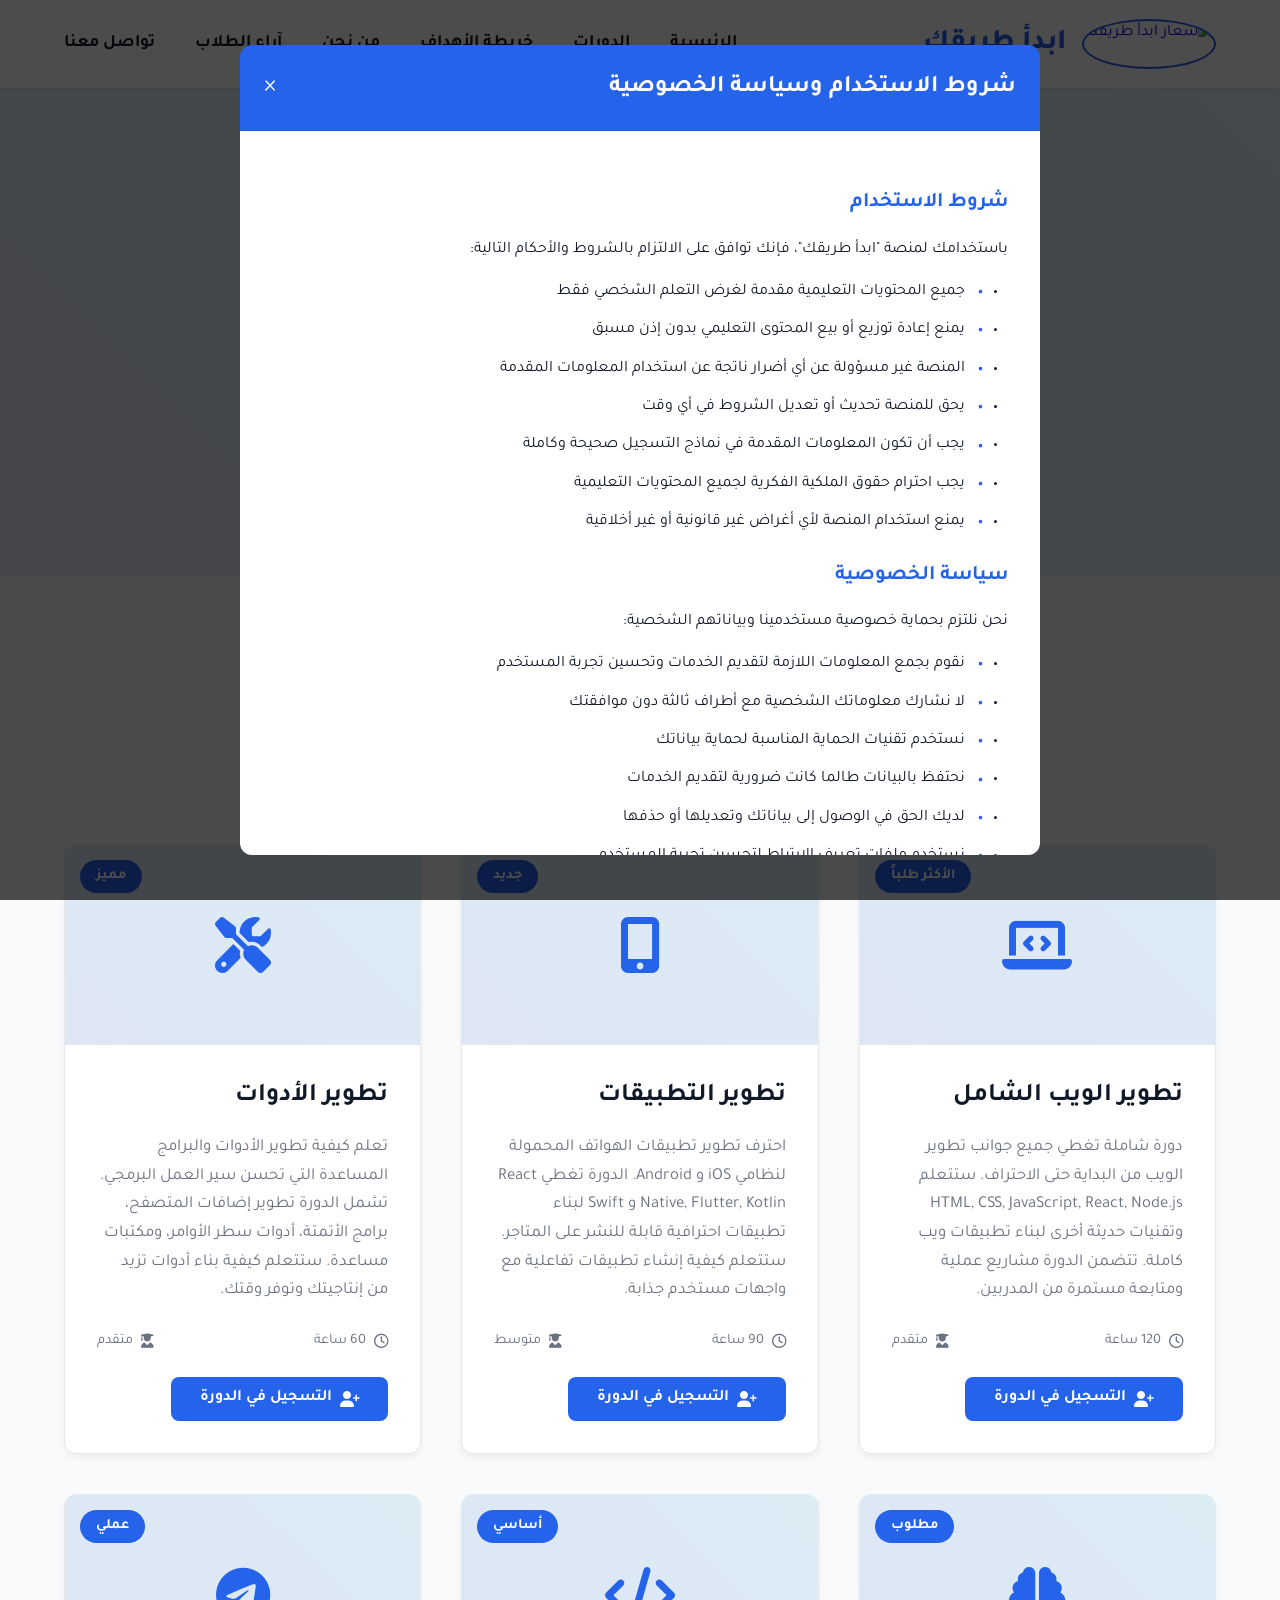
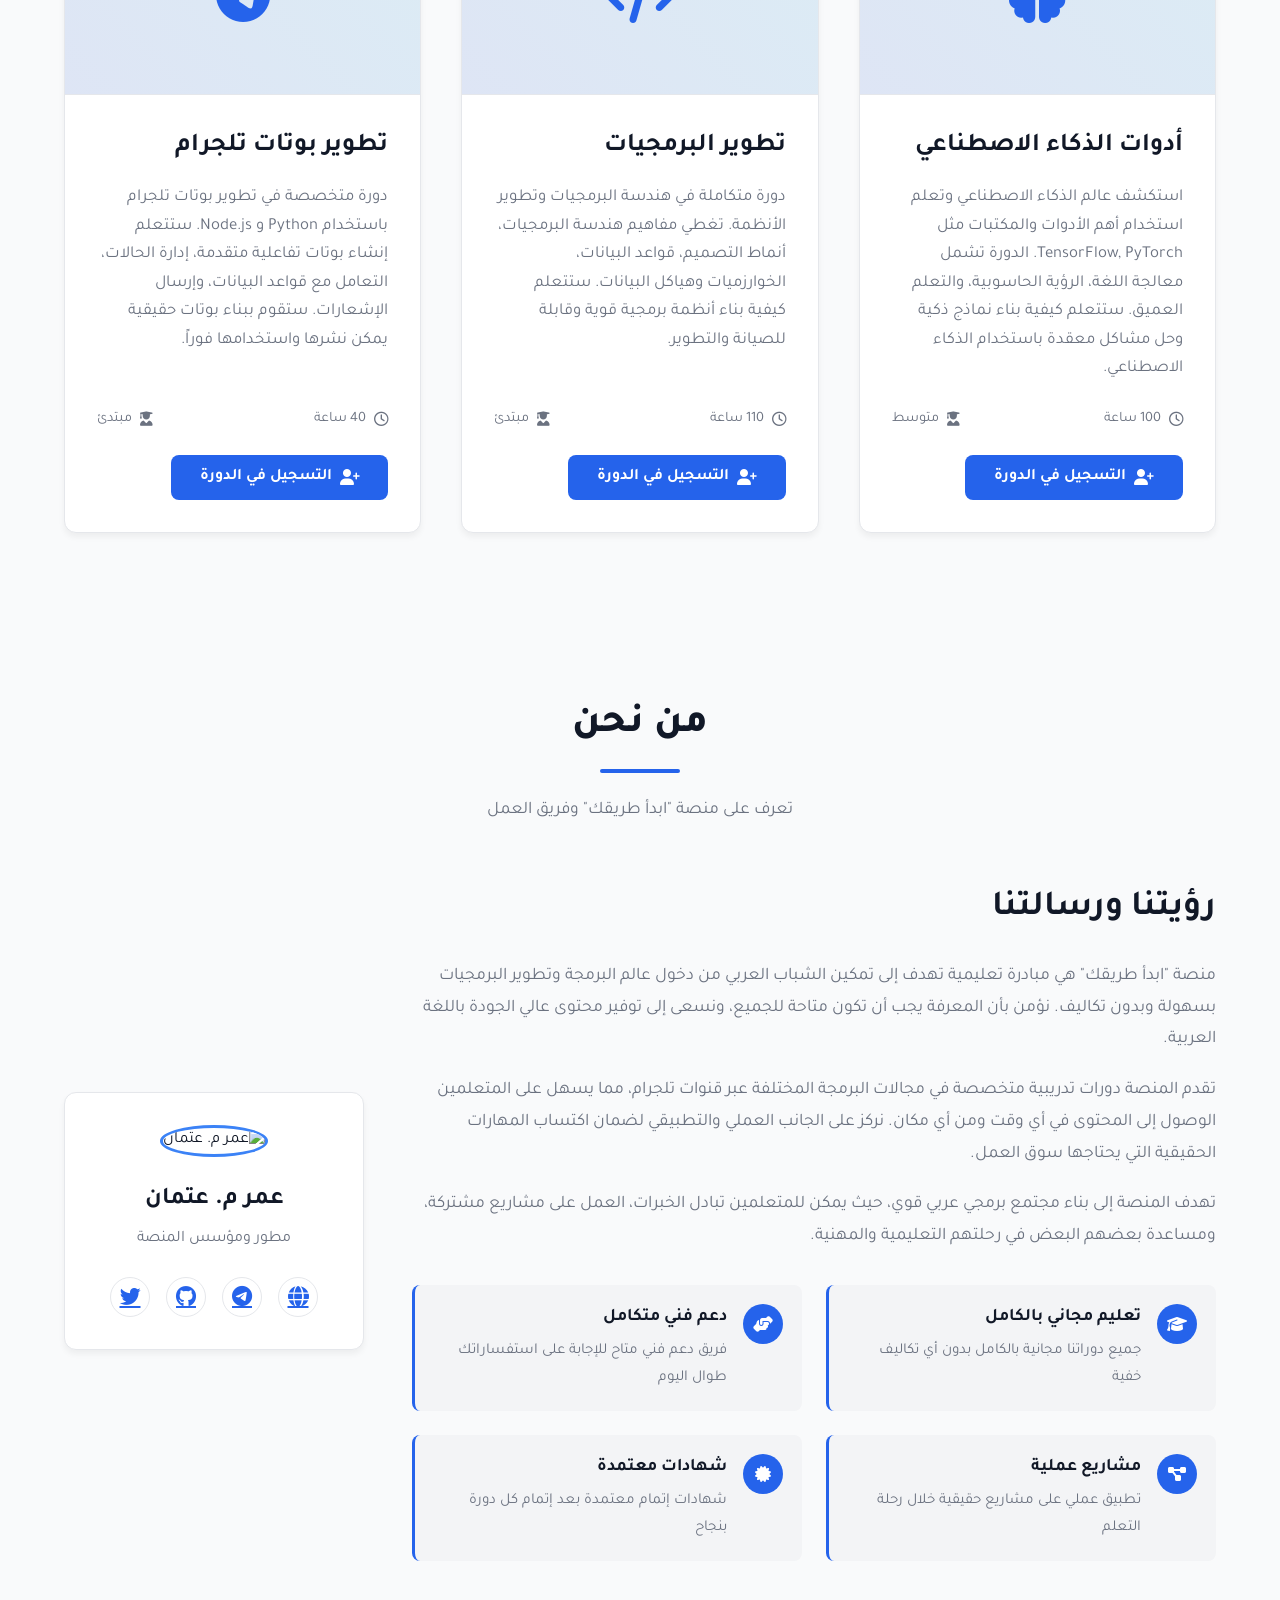
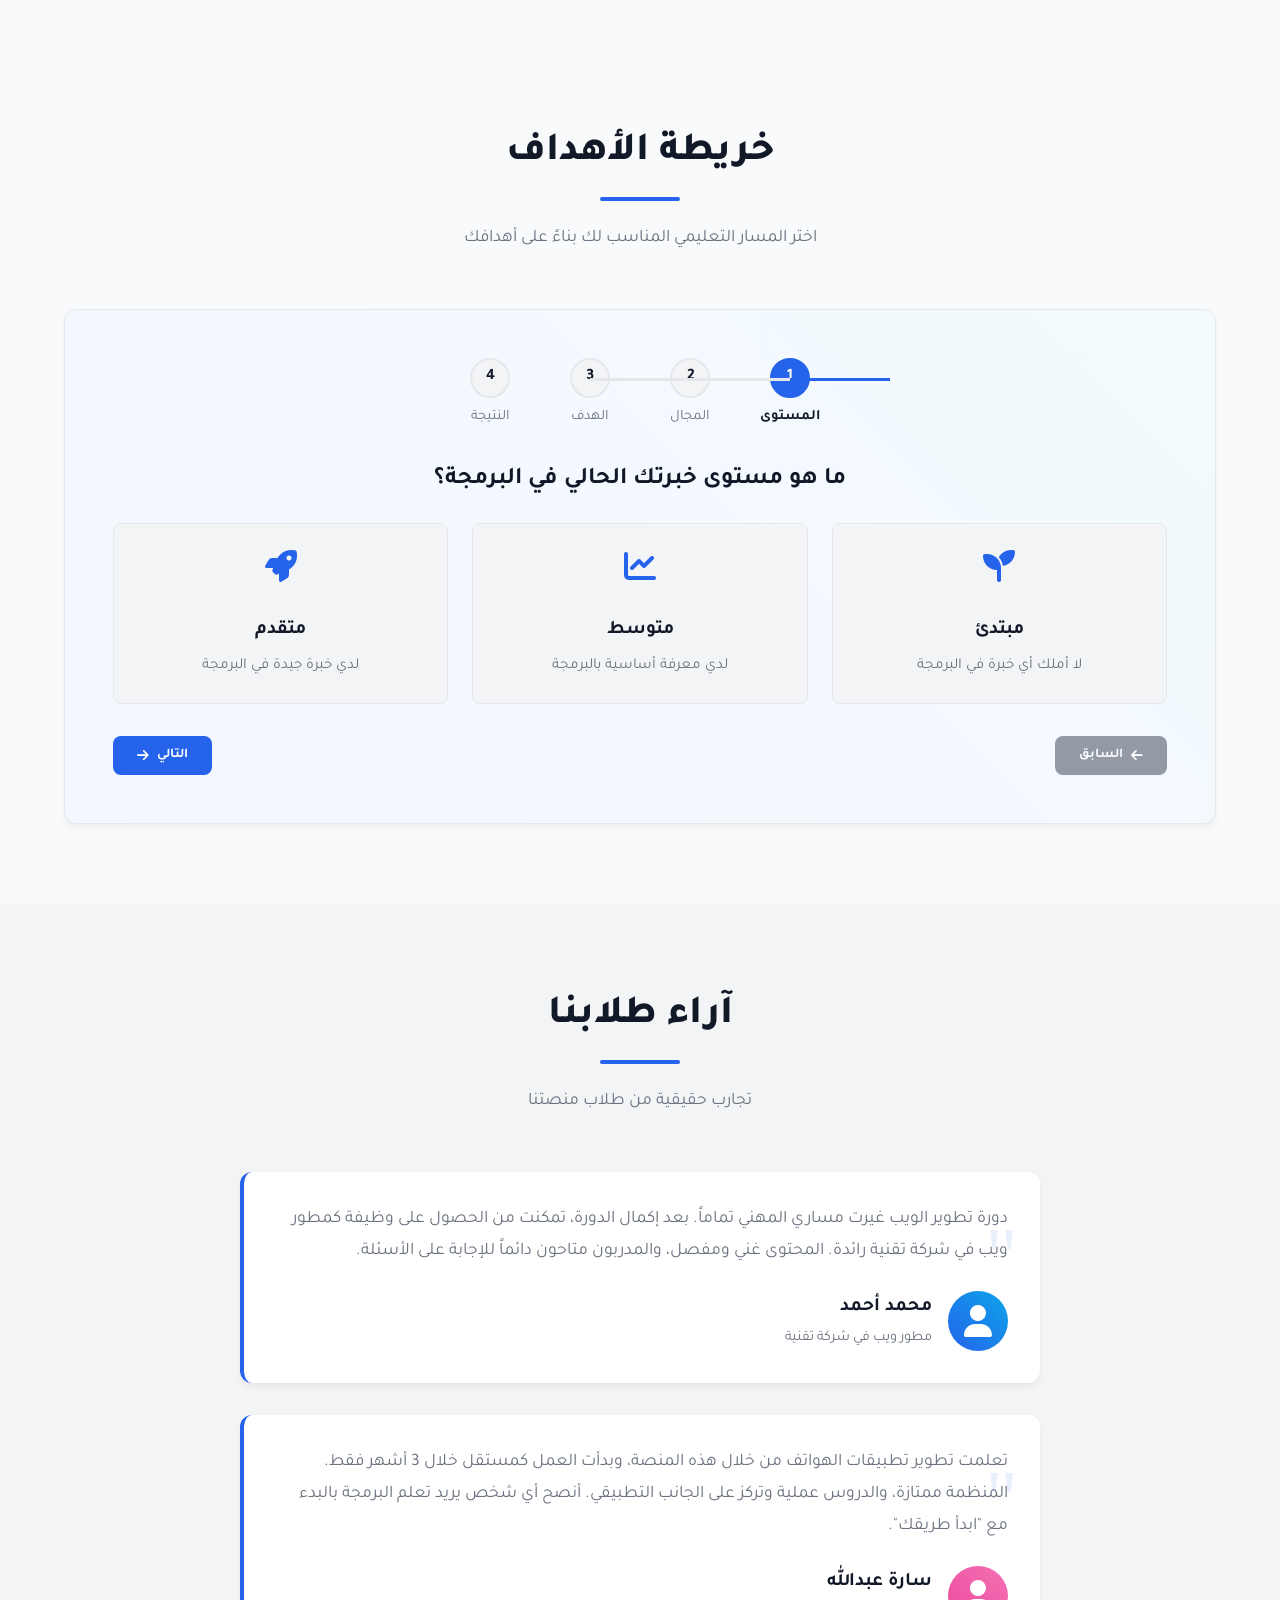
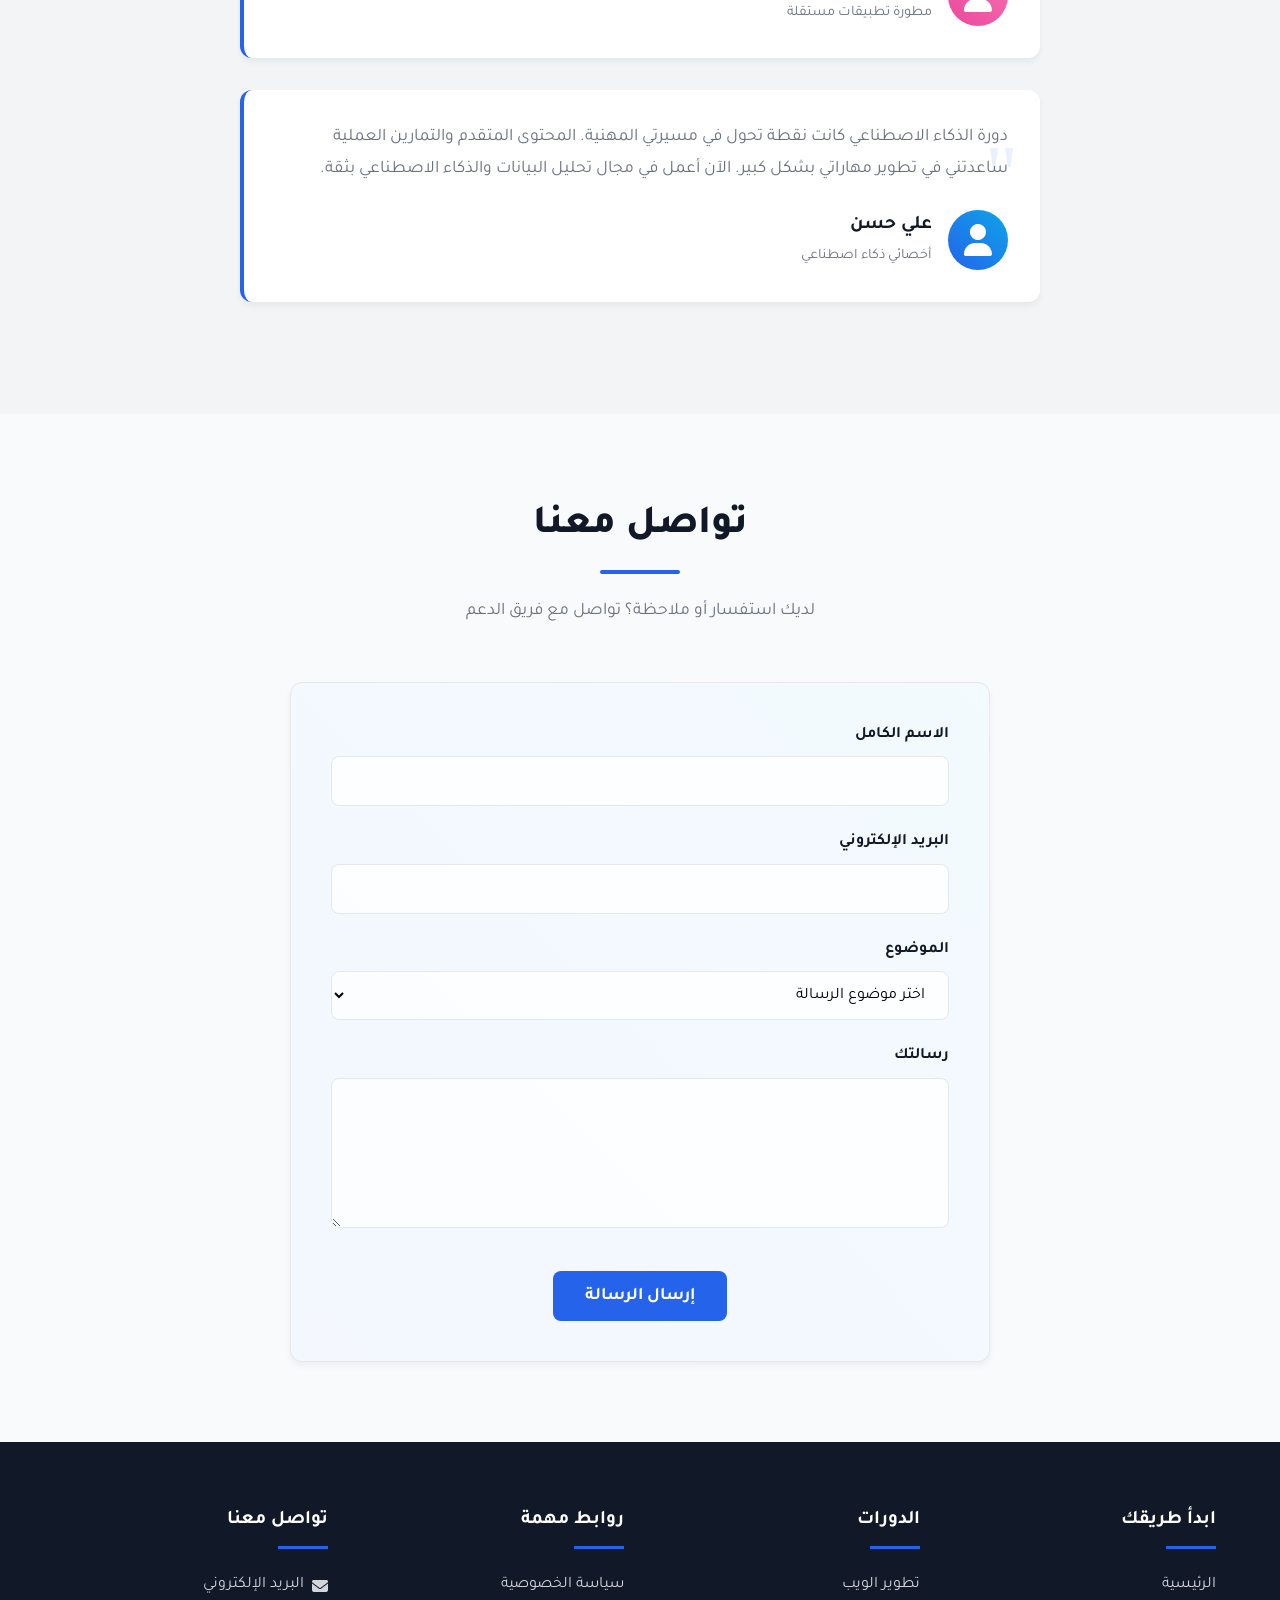
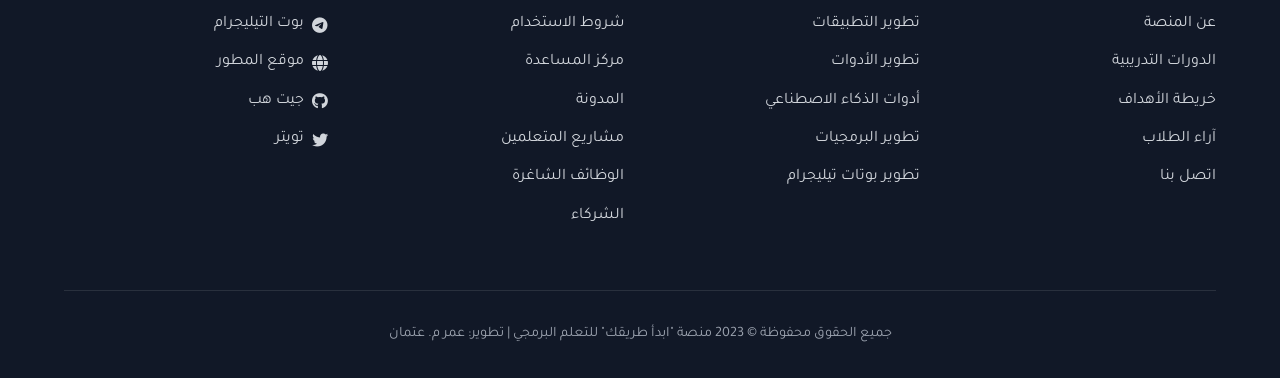
==== commit 4fd6a707: "Update index.html" ====
--- a/index.html
+++ b/index.html
@@ -6,7 +6,6 @@
     <title>ابدأ طريقك - منصة التعلم البرمجي الاحترافية</title>
     <link rel="stylesheet" href="https://cdnjs.cloudflare.com/ajax/libs/font-awesome/6.4.0/css/all.min.css">
     <link href="https://fonts.googleapis.com/css2?family=Tajawal:wght@300;400;500;700;800&display=swap" rel="stylesheet">
-    <link rel="stylesheet" href="https://cdnjs.cloudflare.com/ajax/libs/animate.css/4.1.1/animate.min.css">
     <style>
         :root {
             --primary: #2563eb;
@@ -179,7 +178,6 @@
             font-weight: 800;
             line-height: 1.2;
             color: var(--dark);
-            animation: fadeInDown 1s ease;
         }
         
         .hero h2 span {
@@ -202,7 +200,6 @@
             font-size: 1.3rem;
             margin-bottom: 2.5rem;
             color: var(--gray);
-            animation: fadeInUp 1s ease;
         }
         
         .cta-button {
@@ -217,7 +214,6 @@
             transition: var(--transition);
             box-shadow: var(--shadow);
             border: 2px solid transparent;
-            animation: pulse 2s infinite;
             position: relative;
             overflow: hidden;
             z-index: 1;
@@ -244,12 +240,6 @@
             width: 100%;
             left: 0;
             right: auto;
-        }
-        
-        @keyframes pulse {
-            0% { box-shadow: 0 0 0 0 rgba(37, 99, 235, 0.7); }
-            70% { box-shadow: 0 0 0 15px rgba(37, 99, 235, 0); }
-            100% { box-shadow: 0 0 0 0 rgba(37, 99, 235, 0); }
         }
         
         /* Courses Section */
@@ -577,6 +567,68 @@
             z-index: 0;
         }
         
+        .goal-steps {
+            display: flex;
+            justify-content: center;
+            margin-bottom: 2rem;
+            position: relative;
+        }
+        
+        .step-indicator {
+            display: flex;
+            flex-direction: column;
+            align-items: center;
+            position: relative;
+            z-index: 1;
+            width: 100px;
+        }
+        
+        .step-indicator:not(:last-child)::after {
+            content: '';
+            position: absolute;
+            top: 20px;
+            left: 50px;
+            width: 100px;
+            height: 3px;
+            background: var(--border);
+            z-index: 0;
+        }
+        
+        .step-indicator.active:not(:last-child)::after {
+            background: var(--primary);
+        }
+        
+        .step-number {
+            width: 40px;
+            height: 40px;
+            border-radius: 50%;
+            background: var(--light-gray);
+            display: flex;
+            align-items: center;
+            justify-content: center;
+            font-weight: bold;
+            margin-bottom: 0.5rem;
+            border: 2px solid var(--border);
+            transition: var(--transition);
+        }
+        
+        .step-indicator.active .step-number {
+            background: var(--primary);
+            color: white;
+            border-color: var(--primary);
+        }
+        
+        .step-title {
+            font-size: 0.9rem;
+            text-align: center;
+            color: var(--gray);
+        }
+        
+        .step-indicator.active .step-title {
+            color: var(--dark);
+            font-weight: 600;
+        }
+        
         .goal-step {
             display: none;
             animation: fadeIn 0.5s ease;
@@ -592,6 +644,7 @@
             font-size: 1.5rem;
             margin-bottom: 1.5rem;
             color: var(--dark);
+            text-align: center;
         }
         
         .goal-options {
@@ -610,6 +663,10 @@
             transition: var(--transition);
             position: relative;
             overflow: hidden;
+            display: flex;
+            flex-direction: column;
+            align-items: center;
+            text-align: center;
         }
         
         .goal-option::before {
@@ -640,6 +697,12 @@
             box-shadow: 0 0 0 3px rgba(37, 99, 235, 0.2);
         }
         
+        .goal-option-icon {
+            font-size: 2rem;
+            margin-bottom: 1rem;
+            color: var(--primary);
+        }
+        
         .goal-option h4 {
             font-size: 1.2rem;
             margin-bottom: 0.5rem;
@@ -724,7 +787,302 @@
             font-size: 1.1rem;
         }
         
-        /* Forms */
+        .goal-path {
+            display: flex;
+            justify-content: center;
+            flex-wrap: wrap;
+            gap: 1rem;
+            margin-bottom: 2rem;
+        }
+        
+        .path-step {
+            background: var(--primary);
+            color: white;
+            padding: 0.5rem 1rem;
+            border-radius: 50px;
+            font-size: 0.9rem;
+            display: flex;
+            align-items: center;
+            gap: 0.5rem;
+        }
+        
+        .path-step i {
+            font-size: 1.2rem;
+        }
+        
+        /* Testimonials */
+        .testimonials-section {
+            background: var(--light-gray);
+            padding: 5rem 0;
+        }
+        
+        .testimonials-container {
+            max-width: 800px;
+            margin: 0 auto;
+        }
+        
+        .testimonial {
+            background: var(--light);
+            border-radius: var(--rounded);
+            padding: 2rem;
+            box-shadow: var(--shadow);
+            margin: 2rem 0;
+            position: relative;
+            border-left: 4px solid var(--primary);
+        }
+        
+        .testimonial-content {
+            font-size: 1.1rem;
+            line-height: 1.8;
+            color: var(--gray);
+            margin-bottom: 1.5rem;
+            position: relative;
+        }
+        
+        .testimonial-content::before {
+            content: '"';
+            position: absolute;
+            top: -20px;
+            right: -10px;
+            font-size: 5rem;
+            color: rgba(37, 99, 235, 0.1);
+            font-family: Georgia, serif;
+        }
+        
+        .testimonial-author {
+            display: flex;
+            align-items: center;
+            gap: 1rem;
+        }
+        
+        .testimonial-avatar {
+            width: 60px;
+            height: 60px;
+            border-radius: 50%;
+            display: flex;
+            align-items: center;
+            justify-content: center;
+            font-size: 2rem;
+            color: white;
+            flex-shrink: 0;
+        }
+        
+        .avatar-male {
+            background: linear-gradient(45deg, var(--primary) 0%, var(--secondary) 100%);
+        }
+        
+        .avatar-female {
+            background: linear-gradient(45deg, #ec4899 0%, #f472b6 100%);
+        }
+        
+        .author-info h4 {
+            font-size: 1.2rem;
+            margin-bottom: 0.2rem;
+        }
+        
+        .author-info p {
+            color: var(--gray);
+            font-size: 0.9rem;
+        }
+        
+        /* Footer */
+        footer {
+            background: var(--dark);
+            color: white;
+            padding: 4rem 0 2rem;
+        }
+        
+        .footer-grid {
+            display: grid;
+            grid-template-columns: repeat(4, 1fr);
+            gap: 2rem;
+            margin-bottom: 3rem;
+        }
+        
+        .footer-col h4 {
+            font-size: 1.2rem;
+            margin-bottom: 1.5rem;
+            position: relative;
+            padding-bottom: 0.8rem;
+        }
+        
+        .footer-col h4::after {
+            content: '';
+            position: absolute;
+            bottom: 0;
+            right: 0;
+            width: 50px;
+            height: 3px;
+            background: var(--primary);
+        }
+        
+        .footer-links {
+            list-style: none;
+        }
+        
+        .footer-links li {
+            margin-bottom: 0.8rem;
+        }
+        
+        .footer-links a {
+            color: #d1d5db;
+            text-decoration: none;
+            transition: var(--transition);
+            display: flex;
+            align-items: center;
+            gap: 0.5rem;
+        }
+        
+        .footer-links a:hover {
+            color: var(--primary-light);
+            transform: translateX(5px);
+        }
+        
+        .copyright {
+            text-align: center;
+            padding-top: 2rem;
+            border-top: 1px solid rgba(255, 255, 255, 0.1);
+            color: #9ca3af;
+            font-size: 0.9rem;
+        }
+        
+        /* Terms Modal */
+        .modal {
+            display: none;
+            position: fixed;
+            top: 0;
+            left: 0;
+            width: 100%;
+            height: 100%;
+            background: rgba(0, 0, 0, 0.7);
+            z-index: 2000;
+            justify-content: center;
+            align-items: center;
+            padding: 1rem;
+        }
+        
+        .modal-content {
+            background: var(--light);
+            width: 90%;
+            max-width: 800px;
+            border-radius: var(--rounded);
+            overflow: hidden;
+            max-height: 90vh;
+            overflow-y: auto;
+            position: relative;
+        }
+        
+        .modal-header {
+            background: var(--primary);
+            color: white;
+            padding: 1.5rem;
+            display: flex;
+            justify-content: space-between;
+            align-items: center;
+        }
+        
+        .modal-header h3 {
+            font-size: 1.5rem;
+        }
+        
+        .close-modal {
+            background: none;
+            border: none;
+            color: white;
+            font-size: 1.5rem;
+            cursor: pointer;
+        }
+        
+        .modal-body {
+            padding: 2rem;
+            color: var(--dark);
+        }
+        
+        .modal-body h4 {
+            font-size: 1.3rem;
+            margin: 1.5rem 0 1rem;
+            color: var(--primary);
+        }
+        
+        .modal-body p {
+            margin-bottom: 1rem;
+            line-height: 1.7;
+        }
+        
+        .modal-body ul {
+            padding-right: 1.5rem;
+            margin-bottom: 1.5rem;
+        }
+        
+        .modal-body li {
+            margin-bottom: 0.8rem;
+            position: relative;
+            padding-right: 1.2rem;
+        }
+        
+        .modal-body li::before {
+            content: '•';
+            color: var(--primary);
+            font-size: 1.5rem;
+            position: absolute;
+            right: 0;
+            top: -0.3rem;
+        }
+        
+        .accept-container {
+            display: flex;
+            flex-direction: column;
+            gap: 1rem;
+            margin-top: 2rem;
+            padding: 1rem;
+            background: var(--light-gray);
+            border-radius: var(--rounded-sm);
+        }
+        
+        .terms-agreement {
+            display: flex;
+            align-items: flex-start;
+            gap: 1rem;
+        }
+        
+        .accept-btn {
+            background: var(--primary);
+            color: white;
+            border: none;
+            padding: 0.8rem 2rem;
+            border-radius: var(--rounded-sm);
+            cursor: pointer;
+            font-weight: 600;
+            transition: var(--transition);
+            align-self: flex-start;
+        }
+        
+        .accept-btn:hover {
+            background: var(--primary-dark);
+        }
+        
+        .reject-btn {
+            background: var(--error);
+            color: white;
+            border: none;
+            padding: 0.8rem 2rem;
+            border-radius: var(--rounded-sm);
+            cursor: pointer;
+            font-weight: 600;
+            transition: var(--transition);
+            align-self: flex-start;
+        }
+        
+        .reject-btn:hover {
+            background: #dc2626;
+        }
+        
+        .buttons-container {
+            display: flex;
+            gap: 1rem;
+        }
+        
+        /* Course Registration Form */
         .form-container {
             max-width: 700px;
             margin: 0 auto;
@@ -826,383 +1184,6 @@
             right: auto;
         }
         
-        /* Stats Section */
-        .stats-section {
-            background: linear-gradient(45deg, var(--primary) 0%, var(--secondary) 100%);
-            padding: 4rem 0;
-            color: white;
-        }
-        
-        .stats-grid {
-            display: grid;
-            grid-template-columns: repeat(4, 1fr);
-            gap: 2rem;
-            text-align: center;
-        }
-        
-        .stat-item {
-            padding: 1.5rem;
-        }
-        
-        .stat-item i {
-            font-size: 2.5rem;
-            margin-bottom: 1rem;
-            color: rgba(255, 255, 255, 0.9);
-        }
-        
-        .stat-number {
-            font-size: 2.5rem;
-            font-weight: 800;
-            margin-bottom: 0.5rem;
-        }
-        
-        .stat-label {
-            font-size: 1.1rem;
-            font-weight: 500;
-        }
-        
-        /* Testimonials */
-        .testimonials-section {
-            background: var(--light-gray);
-            padding: 5rem 0;
-        }
-        
-        .testimonials-container {
-            max-width: 800px;
-            margin: 0 auto;
-        }
-        
-        .testimonial {
-            background: var(--light);
-            border-radius: var(--rounded);
-            padding: 2rem;
-            box-shadow: var(--shadow);
-            margin: 2rem 0;
-            position: relative;
-            border-left: 4px solid var(--primary);
-        }
-        
-        .testimonial-content {
-            font-size: 1.1rem;
-            line-height: 1.8;
-            color: var(--gray);
-            margin-bottom: 1.5rem;
-            position: relative;
-        }
-        
-        .testimonial-content::before {
-            content: '"';
-            position: absolute;
-            top: -20px;
-            right: -10px;
-            font-size: 5rem;
-            color: rgba(37, 99, 235, 0.1);
-            font-family: Georgia, serif;
-        }
-        
-        .testimonial-author {
-            display: flex;
-            align-items: center;
-            gap: 1rem;
-        }
-        
-        .testimonial-author img {
-            width: 60px;
-            height: 60px;
-            border-radius: 50%;
-            object-fit: cover;
-            border: 2px solid var(--primary-light);
-        }
-        
-        .author-info h4 {
-            font-size: 1.2rem;
-            margin-bottom: 0.2rem;
-        }
-        
-        .author-info p {
-            color: var(--gray);
-            font-size: 0.9rem;
-        }
-        
-        /* FAQ Section */
-        .faq-section {
-            padding: 5rem 0;
-        }
-        
-        .faq-container {
-            max-width: 800px;
-            margin: 0 auto;
-        }
-        
-        .faq-item {
-            background: var(--light);
-            border-radius: var(--rounded-sm);
-            margin-bottom: 1.5rem;
-            box-shadow: var(--shadow);
-            overflow: hidden;
-        }
-        
-        .faq-question {
-            padding: 1.5rem;
-            font-size: 1.2rem;
-            font-weight: 600;
-            cursor: pointer;
-            display: flex;
-            justify-content: space-between;
-            align-items: center;
-            background: var(--light-gray);
-            border-bottom: 1px solid var(--border);
-        }
-        
-        .faq-answer {
-            padding: 1.5rem;
-            color: var(--gray);
-            line-height: 1.8;
-            display: none;
-        }
-        
-        .faq-answer.show {
-            display: block;
-        }
-        
-        .faq-question i {
-            transition: var(--transition);
-        }
-        
-        .faq-question.active i {
-            transform: rotate(180deg);
-        }
-        
-        /* Footer */
-        footer {
-            background: var(--dark);
-            color: white;
-            padding: 4rem 0 2rem;
-        }
-        
-        .footer-grid {
-            display: grid;
-            grid-template-columns: repeat(4, 1fr);
-            gap: 2rem;
-            margin-bottom: 3rem;
-        }
-        
-        .footer-col h4 {
-            font-size: 1.2rem;
-            margin-bottom: 1.5rem;
-            position: relative;
-            padding-bottom: 0.8rem;
-        }
-        
-        .footer-col h4::after {
-            content: '';
-            position: absolute;
-            bottom: 0;
-            right: 0;
-            width: 50px;
-            height: 3px;
-            background: var(--primary);
-        }
-        
-        .footer-links {
-            list-style: none;
-        }
-        
-        .footer-links li {
-            margin-bottom: 0.8rem;
-        }
-        
-        .footer-links a {
-            color: #d1d5db;
-            text-decoration: none;
-            transition: var(--transition);
-            display: flex;
-            align-items: center;
-            gap: 0.5rem;
-        }
-        
-        .footer-links a:hover {
-            color: var(--primary-light);
-            transform: translateX(5px);
-        }
-        
-        .copyright {
-            text-align: center;
-            padding-top: 2rem;
-            border-top: 1px solid rgba(255, 255, 255, 0.1);
-            color: #9ca3af;
-            font-size: 0.9rem;
-        }
-        
-        /* Newsletter */
-        .newsletter {
-            background: rgba(255, 255, 255, 0.1);
-            padding: 1rem;
-            border-radius: var(--rounded-sm);
-            margin-top: 1.5rem;
-        }
-        
-        .newsletter input {
-            width: 100%;
-            padding: 0.8rem;
-            border: none;
-            border-radius: var(--rounded-sm);
-            margin-bottom: 0.8rem;
-            background: rgba(255, 255, 255, 0.9);
-        }
-        
-        .newsletter button {
-            width: 100%;
-            padding: 0.8rem;
-            background: var(--primary);
-            color: white;
-            border: none;
-            border-radius: var(--rounded-sm);
-            cursor: pointer;
-            font-weight: 600;
-            transition: var(--transition);
-        }
-        
-        .newsletter button:hover {
-            background: var(--primary-dark);
-        }
-        
-        /* Modal */
-        .modal {
-            display: none;
-            position: fixed;
-            top: 0;
-            left: 0;
-            width: 100%;
-            height: 100%;
-            background: rgba(0, 0, 0, 0.7);
-            z-index: 2000;
-            justify-content: center;
-            align-items: center;
-            padding: 1rem;
-        }
-        
-        .modal-content {
-            background: var(--light);
-            width: 90%;
-            max-width: 800px;
-            border-radius: var(--rounded);
-            overflow: hidden;
-            max-height: 90vh;
-            overflow-y: auto;
-            position: relative;
-        }
-        
-        .modal-header {
-            background: var(--primary);
-            color: white;
-            padding: 1.5rem;
-            display: flex;
-            justify-content: space-between;
-            align-items: center;
-        }
-        
-        .modal-header h3 {
-            font-size: 1.5rem;
-        }
-        
-        .close-modal {
-            background: none;
-            border: none;
-            color: white;
-            font-size: 1.5rem;
-            cursor: pointer;
-        }
-        
-        .modal-body {
-            padding: 2rem;
-            color: var(--dark);
-        }
-        
-        .modal-body h4 {
-            font-size: 1.3rem;
-            margin: 1.5rem 0 1rem;
-            color: var(--primary);
-        }
-        
-        .modal-body p {
-            margin-bottom: 1rem;
-            line-height: 1.7;
-        }
-        
-        .modal-body ul {
-            padding-right: 1.5rem;
-            margin-bottom: 1.5rem;
-        }
-        
-        .modal-body li {
-            margin-bottom: 0.8rem;
-            position: relative;
-            padding-right: 1.2rem;
-        }
-        
-        .modal-body li::before {
-            content: '•';
-            color: var(--primary);
-            font-size: 1.5rem;
-            position: absolute;
-            right: 0;
-            top: -0.3rem;
-        }
-        
-        .accept-container {
-            display: flex;
-            flex-direction: column;
-            gap: 1rem;
-            margin-top: 2rem;
-            padding: 1rem;
-            background: var(--light-gray);
-            border-radius: var(--rounded-sm);
-        }
-        
-        .terms-agreement {
-            display: flex;
-            align-items: flex-start;
-            gap: 1rem;
-        }
-        
-        .accept-btn {
-            background: var(--primary);
-            color: white;
-            border: none;
-            padding: 0.8rem 2rem;
-            border-radius: var(--rounded-sm);
-            cursor: pointer;
-            font-weight: 600;
-            transition: var(--transition);
-            align-self: flex-start;
-        }
-        
-        .accept-btn:hover {
-            background: var(--primary-dark);
-        }
-        
-        .reject-btn {
-            background: var(--error);
-            color: white;
-            border: none;
-            padding: 0.8rem 2rem;
-            border-radius: var(--rounded-sm);
-            cursor: pointer;
-            font-weight: 600;
-            transition: var(--transition);
-            align-self: flex-start;
-        }
-        
-        .reject-btn:hover {
-            background: #dc2626;
-        }
-        
-        .buttons-container {
-            display: flex;
-            gap: 1rem;
-        }
-        
         /* Responsive Design */
         @media (max-width: 992px) {
             .footer-grid {
@@ -1215,10 +1196,6 @@
             
             .developer-card {
                 margin-top: 2rem;
-            }
-            
-            .stats-grid {
-                grid-template-columns: repeat(2, 1fr);
             }
         }
         
@@ -1259,8 +1236,16 @@
                 grid-template-columns: 1fr;
             }
             
-            .features-grid {
-                grid-template-columns: 1fr;
+            .goal-steps {
+                flex-wrap: wrap;
+            }
+            
+            .step-indicator {
+                margin-bottom: 1.5rem;
+            }
+            
+            .step-indicator:not(:last-child)::after {
+                display: none;
             }
         }
         
@@ -1285,26 +1270,12 @@
                 grid-template-columns: 1fr;
             }
             
-            .stats-grid {
-                grid-template-columns: 1fr;
-            }
-            
             .buttons-container {
                 flex-direction: column;
             }
         }
         
         @keyframes fadeIn {
-            from { opacity: 0; transform: translateY(20px); }
-            to { opacity: 1; transform: translateY(0); }
-        }
-        
-        @keyframes fadeInDown {
-            from { opacity: 0; transform: translateY(-20px); }
-            to { opacity: 1; transform: translateY(0); }
-        }
-        
-        @keyframes fadeInUp {
             from { opacity: 0; transform: translateY(20px); }
             to { opacity: 1; transform: translateY(0); }
         }
@@ -1370,9 +1341,7 @@
                     <li><a href="#courses">الدورات</a></li>
                     <li><a href="#goal-map">خريطة الأهداف</a></li>
                     <li><a href="#about">من نحن</a></li>
-                    <li><a href="#stats">إحصائيات</a></li>
                     <li><a href="#testimonials">آراء الطلاب</a></li>
-                    <li><a href="#faq">الأسئلة الشائعة</a></li>
                     <li><a href="#contact">تواصل معنا</a></li>
                 </ul>
                 <button class="mobile-menu-btn" id="mobileMenuBtn">
@@ -1517,34 +1486,6 @@
         </div>
     </section>
 
-    <!-- Stats Section -->
-    <section class="stats-section" id="stats">
-        <div class="container">
-            <div class="stats-grid">
-                <div class="stat-item">
-                    <i class="fas fa-users"></i>
-                    <div class="stat-number">7,500+</div>
-                    <div class="stat-label">طالب مسجل</div>
-                </div>
-                <div class="stat-item">
-                    <i class="fas fa-graduation-cap"></i>
-                    <div class="stat-number">42</div>
-                    <div class="stat-label">دورة تدريبية</div>
-                </div>
-                <div class="stat-item">
-                    <i class="fas fa-chalkboard-teacher"></i>
-                    <div class="stat-number">18</div>
-                    <div class="stat-label">مدرب محترف</div>
-                </div>
-                <div class="stat-item">
-                    <i class="fas fa-project-diagram"></i>
-                    <div class="stat-number">350+</div>
-                    <div class="stat-label">مشروع طلابي</div>
-                </div>
-            </div>
-        </div>
-    </section>
-
     <!-- About Section -->
     <section class="section" id="about">
         <div class="container">
@@ -1624,18 +1565,46 @@
             </div>
             
             <div class="goal-map-container">
+                <div class="goal-steps">
+                    <div class="step-indicator active">
+                        <div class="step-number">1</div>
+                        <div class="step-title">المستوى</div>
+                    </div>
+                    <div class="step-indicator">
+                        <div class="step-number">2</div>
+                        <div class="step-title">المجال</div>
+                    </div>
+                    <div class="step-indicator">
+                        <div class="step-number">3</div>
+                        <div class="step-title">الهدف</div>
+                    </div>
+                    <div class="step-indicator">
+                        <div class="step-number">4</div>
+                        <div class="step-title">النتيجة</div>
+                    </div>
+                </div>
+                
                 <div class="goal-step active" id="step1">
                     <h3>ما هو مستوى خبرتك الحالي في البرمجة؟</h3>
                     <div class="goal-options">
                         <div class="goal-option" data-value="beginner">
+                            <div class="goal-option-icon">
+                                <i class="fas fa-seedling"></i>
+                            </div>
                             <h4>مبتدئ</h4>
                             <p>لا أملك أي خبرة في البرمجة</p>
                         </div>
                         <div class="goal-option" data-value="intermediate">
+                            <div class="goal-option-icon">
+                                <i class="fas fa-chart-line"></i>
+                            </div>
                             <h4>متوسط</h4>
                             <p>لدي معرفة أساسية بالبرمجة</p>
                         </div>
                         <div class="goal-option" data-value="advanced">
+                            <div class="goal-option-icon">
+                                <i class="fas fa-rocket"></i>
+                            </div>
                             <h4>متقدم</h4>
                             <p>لدي خبرة جيدة في البرمجة</p>
                         </div>
@@ -1654,18 +1623,30 @@
                     <h3>ما هو المجال الذي ترغب في التخصص فيه؟</h3>
                     <div class="goal-options">
                         <div class="goal-option" data-value="web">
+                            <div class="goal-option-icon">
+                                <i class="fas fa-laptop-code"></i>
+                            </div>
                             <h4>تطوير الويب</h4>
                             <p>بناء مواقع وتطبيقات الويب</p>
                         </div>
                         <div class="goal-option" data-value="mobile">
+                            <div class="goal-option-icon">
+                                <i class="fas fa-mobile-alt"></i>
+                            </div>
                             <h4>تطوير التطبيقات</h4>
                             <p>تطوير تطبيقات الهواتف</p>
                         </div>
                         <div class="goal-option" data-value="ai">
+                            <div class="goal-option-icon">
+                                <i class="fas fa-brain"></i>
+                            </div>
                             <h4>الذكاء الاصطناعي</h4>
                             <p>تطوير أنظمة الذكاء الاصطناعي</p>
                         </div>
                         <div class="goal-option" data-value="tools">
+                            <div class="goal-option-icon">
+                                <i class="fas fa-tools"></i>
+                            </div>
                             <h4>تطوير الأدوات</h4>
                             <p>بناء أدوات برمجية مساعدة</p>
                         </div>
@@ -1684,18 +1665,30 @@
                     <h3>ما هو هدفك الرئيسي من التعلم؟</h3>
                     <div class="goal-options">
                         <div class="goal-option" data-value="job">
+                            <div class="goal-option-icon">
+                                <i class="fas fa-briefcase"></i>
+                            </div>
                             <h4>الحصول على وظيفة</h4>
                             <p>أريد العمل كمطور محترف</p>
                         </div>
                         <div class="goal-option" data-value="freelance">
+                            <div class="goal-option-icon">
+                                <i class="fas fa-user-tie"></i>
+                            </div>
                             <h4>العمل الحر</h4>
                             <p>أريد العمل كمستقل</p>
                         </div>
                         <div class="goal-option" data-value="startup">
+                            <div class="goal-option-icon">
+                                <i class="fas fa-lightbulb"></i>
+                            </div>
                             <h4>بدء مشروع خاص</h4>
                             <p>أريد بناء مشروعي الخاص</p>
                         </div>
                         <div class="goal-option" data-value="skills">
+                            <div class="goal-option-icon">
+                                <i class="fas fa-graduation-cap"></i>
+                            </div>
                             <h4>تطوير المهارات</h4>
                             <p>أريد تعلم مهارات جديدة</p>
                         </div>
@@ -1713,6 +1706,25 @@
                 <div class="goal-result" id="result">
                     <h3>مسارك التعليمي الموصى به</h3>
                     <p>بناءً على اختياراتك، ننصحك بالبدء في الدورة التالية:</p>
+                    
+                    <div class="goal-path">
+                        <div class="path-step">
+                            <i class="fas fa-user-graduate"></i> <span id="path-level">مبتدئ</span>
+                        </div>
+                        <div class="path-step">
+                            <i class="fas fa-arrow-right"></i>
+                        </div>
+                        <div class="path-step">
+                            <i class="fas fa-laptop-code"></i> <span id="path-field">تطوير الويب</span>
+                        </div>
+                        <div class="path-step">
+                            <i class="fas fa-arrow-right"></i>
+                        </div>
+                        <div class="path-step">
+                            <i class="fas fa-briefcase"></i> <span id="path-goal">وظيفة</span>
+                        </div>
+                    </div>
+                    
                     <div class="course-card" id="recommendedCourse" style="max-width: 500px; margin: 0 auto;">
                         <div class="course-icon">
                             <i class="fas fa-laptop-code"></i>
@@ -1747,7 +1759,9 @@
                         دورة تطوير الويب غيرت مساري المهني تماماً. بعد إكمال الدورة، تمكنت من الحصول على وظيفة كمطور ويب في شركة تقنية رائدة. المحتوى غني ومفصل، والمدربون متاحون دائماً للإجابة على الأسئلة.
                     </div>
                     <div class="testimonial-author">
-                        <img src="https://randomuser.me/api/portraits/men/32.jpg" alt="محمد أحمد">
+                        <div class="testimonial-avatar avatar-male">
+                            <i class="fas fa-user"></i>
+                        </div>
                         <div class="author-info">
                             <h4>محمد أحمد</h4>
                             <p>مطور ويب في شركة تقنية</p>
@@ -1760,129 +1774,30 @@
                         تعلمت تطوير تطبيقات الهواتف من خلال هذه المنصة، وبدأت العمل كمستقل خلال 3 أشهر فقط. المنظمة ممتازة، والدروس عملية وتركز على الجانب التطبيقي. أنصح أي شخص يريد تعلم البرمجة بالبدء مع "ابدأ طريقك".
                     </div>
                     <div class="testimonial-author">
-                        <img src="https://randomuser.me/api/portraits/women/44.jpg" alt="سارة عبدالله">
+                        <div class="testimonial-avatar avatar-female">
+                            <i class="fas fa-user"></i>
+                        </div>
                         <div class="author-info">
                             <h4>سارة عبدالله</h4>
                             <p>مطورة تطبيقات مستقلة</p>
                         </div>
                     </div>
                 </div>
-            </div>
-        </div>
-    </section>
-
-    <!-- FAQ Section -->
-    <section class="faq-section" id="faq">
-        <div class="container">
-            <div class="section-title">
-                <h2>الأسئلة الشائعة</h2>
-                <p>إجابات على أكثر الأسئلة شيوعاً</p>
-            </div>
-            
-            <div class="faq-container">
-                <div class="faq-item">
-                    <div class="faq-question">
-                        <span>هل الدورات مجانية بالكامل؟</span>
-                        <i class="fas fa-chevron-down"></i>
-                    </div>
-                    <div class="faq-answer">
-                        نعم، جميع دوراتنا مجانية بالكامل بدون أي تكاليف خفية. نؤمن بأن التعليم يجب أن يكون متاحاً للجميع، ونسعى لتقديم محتوى عالي الجودة بدون أي رسوم.
+                
+                <div class="testimonial">
+                    <div class="testimonial-content">
+                        دورة الذكاء الاصطناعي كانت نقطة تحول في مسيرتي المهنية. المحتوى المتقدم والتمارين العملية ساعدتني في تطوير مهاراتي بشكل كبير. الآن أعمل في مجال تحليل البيانات والذكاء الاصطناعي بثقة.
+                    </div>
+                    <div class="testimonial-author">
+                        <div class="testimonial-avatar avatar-male">
+                            <i class="fas fa-user"></i>
+                        </div>
+                        <div class="author-info">
+                            <h4>علي حسن</h4>
+                            <p>أخصائي ذكاء اصطناعي</p>
+                        </div>
                     </div>
                 </div>
-                
-                <div class="faq-item">
-                    <div class="faq-question">
-                        <span>كيف يمكنني التسجيل في الدورات؟</span>
-                        <i class="fas fa-chevron-down"></i>
-                    </div>
-                    <div class="faq-answer">
-                        يمكنك التسجيل في أي دورة عن طريق الضغط على زر "التسجيل في الدورة" في بطاقة الدورة المطلوبة. سيتم توجيهك إلى نموذج التسجيل الذي يجب تعبئته. بعد التسجيل، ستتلقى رابط الانضمام إلى قناة التلجرام الخاصة بالدورة.
-                    </div>
-                </div>
-                
-                <div class="faq-item">
-                    <div class="faq-question">
-                        <span>هل أحصل على شهادة بعد إكمال الدورة؟</span>
-                        <i class="fas fa-chevron-down"></i>
-                    </div>
-                    <div class="faq-answer">
-                        نعم، بعد إكمال الدورة بنجاح وإتمام جميع المشاريع والاختبارات المطلوبة، ستتلقى شهادة إتمام معتمدة من منصة "ابدأ طريقك" يمكنك إضافتها إلى سيرتك الذاتية ومشاركتها على لينكدإن.
-                    </div>
-                </div>
-                
-                <div class="faq-item">
-                    <div class="faq-question">
-                        <span>ما هو الوقت المطلوب يومياً لمتابعة الدورات؟</span>
-                        <i class="fas fa-chevron-down"></i>
-                    </div>
-                    <div class="faq-answer">
-                        نوصي بقضاء ساعة إلى ساعتين يومياً لمتابعة الدروس وإنجاز المهام. لكن يمكنك تنظيم وقتك حسب ظروفك، حيث أن المحتوى متاح دائماً على قنوات التلجرام ويمكنك الرجوع إليه في أي وقت.
-                    </div>
-                </div>
-                
-                <div class="faq-item">
-                    <div class="faq-question">
-                        <span>هل تقدمون دعم فني أثناء الدورات؟</span>
-                        <i class="fas fa-chevron-down"></i>
-                    </div>
-                    <div class="faq-answer">
-                        نعم، لدينا فريق دعم فني متاح للإجابة على استفساراتك من خلال قنوات التلجرام. كما يوجد مجتمع نشط من الطلاب يمكنك طرح الأسئلة والاستفادة من تجارب الآخرين.
-                    </div>
-                </div>
-            </div>
-        </div>
-    </section>
-
-    <!-- Course Registration Form -->
-    <section class="section" id="course-register" style="display: none;">
-        <div class="container">
-            <div class="form-container">
-                <h2 class="form-title">التسجيل في الدورة</h2>
-                <form id="courseForm">
-                    <div class="form-group">
-                        <label for="fullname">الاسم الكامل</label>
-                        <input type="text" id="fullname" class="form-control" required>
-                    </div>
-                    
-                    <div class="form-group">
-                        <label for="phone">رقم الهاتف</label>
-                        <input type="tel" id="phone" class="form-control" required>
-                    </div>
-                    
-                    <div class="form-group">
-                        <label for="telegram">اسم مستخدم تلجرام</label>
-                        <input type="text" id="telegram" class="form-control" required placeholder="@username">
-                    </div>
-                    
-                    <div class="form-group">
-                        <label for="email">البريد الإلكتروني</label>
-                        <input type="email" id="email" class="form-control" required>
-                    </div>
-                    
-                    <div class="form-group">
-                        <label for="country">الدولة</label>
-                        <input type="text" id="country" class="form-control" required>
-                    </div>
-                    
-                    <div class="form-group">
-                        <label for="experience">المستوى البرمجي الحالي</label>
-                        <select id="experience" class="form-control" required>
-                            <option value="">اختر مستوى خبرتك</option>
-                            <option value="beginner">مبتدئ (بدون خبرة)</option>
-                            <option value="intermediate">متوسط (بعض الخبرة)</option>
-                            <option value="advanced">متقدم (خبرة جيدة)</option>
-                        </select>
-                    </div>
-                    
-                    <div class="form-group">
-                        <label for="background">الخبرة السابقة (إن وجدت)</label>
-                        <textarea id="background" class="form-control"></textarea>
-                    </div>
-                    
-                    <input type="hidden" id="courseName" value="">
-                    
-                    <button type="submit" class="submit-btn">تأكيد التسجيل</button>
-                </form>
             </div>
         </div>
     </section>
@@ -1942,7 +1857,6 @@
                         <li><a href="#courses">الدورات التدريبية</a></li>
                         <li><a href="#goal-map">خريطة الأهداف</a></li>
                         <li><a href="#testimonials">آراء الطلاب</a></li>
-                        <li><a href="#faq">الأسئلة الشائعة</a></li>
                         <li><a href="#contact">اتصل بنا</a></li>
                     </ul>
                 </div>
@@ -1956,8 +1870,6 @@
                         <li><a href="#" data-course="ai">أدوات الذكاء الاصطناعي</a></li>
                         <li><a href="#" data-course="software">تطوير البرمجيات</a></li>
                         <li><a href="#" data-course="bots">تطوير بوتات تيليجرام</a></li>
-                        <li><a href="#">قواعد البيانات</a></li>
-                        <li><a href="#">أمن المعلومات</a></li>
                     </ul>
                 </div>
                 
@@ -1966,11 +1878,11 @@
                     <ul class="footer-links">
                         <li><a href="#" id="privacyLink">سياسة الخصوصية</a></li>
                         <li><a href="#" id="termsLink">شروط الاستخدام</a></li>
-                        <li><a href="#">المدونة</a></li>
-                        <li><a href="#">مشاريع المتعلمين</a></li>
-                        <li><a href="#">الوظائف الشاغرة</a></li>
-                        <li><a href="#">الشركاء</a></li>
-                        <li><a href="#">مركز المساعدة</a></li>
+                        <li><a href="#" id="helpCenterLink">مركز المساعدة</a></li>
+                        <li><a href="#" id="blogLink">المدونة</a></li>
+                        <li><a href="#" id="projectsLink">مشاريع المتعلمين</a></li>
+                        <li><a href="#" id="jobsLink">الوظائف الشاغرة</a></li>
+                        <li><a href="#" id="partnersLink">الشركاء</a></li>
                     </ul>
                 </div>
                 
@@ -1983,13 +1895,6 @@
                         <li><a href="https://github.com/oomaretman" target="_blank"><i class="fab fa-github"></i> جيت هب</a></li>
                         <li><a href="https://twitter.com/oomaretman" target="_blank"><i class="fab fa-twitter"></i> تويتر</a></li>
                     </ul>
-                    
-                    <div class="newsletter">
-                        <h4>النشرة البريدية</h4>
-                        <p>اشترك ليصلك كل جديد</p>
-                        <input type="email" placeholder="بريدك الإلكتروني">
-                        <button type="button">اشتراك</button>
-                    </div>
                 </div>
             </div>
             
@@ -1998,6 +1903,63 @@
             </div>
         </div>
     </footer>
+
+    <!-- Course Registration Modal -->
+    <div class="modal" id="courseRegisterModal">
+        <div class="modal-content">
+            <div class="modal-header">
+                <h3 id="courseModalTitle">التسجيل في الدورة</h3>
+                <button class="close-modal">&times;</button>
+            </div>
+            <div class="modal-body">
+                <form id="courseForm">
+                    <div class="form-group">
+                        <label for="fullname">الاسم الكامل</label>
+                        <input type="text" id="fullname" class="form-control" required>
+                    </div>
+                    
+                    <div class="form-group">
+                        <label for="phone">رقم الهاتف</label>
+                        <input type="tel" id="phone" class="form-control" required>
+                    </div>
+                    
+                    <div class="form-group">
+                        <label for="telegram">اسم مستخدم تلجرام</label>
+                        <input type="text" id="telegram" class="form-control" required placeholder="@username">
+                    </div>
+                    
+                    <div class="form-group">
+                        <label for="email">البريد الإلكتروني</label>
+                        <input type="email" id="email" class="form-control" required>
+                    </div>
+                    
+                    <div class="form-group">
+                        <label for="country">الدولة</label>
+                        <input type="text" id="country" class="form-control" required>
+                    </div>
+                    
+                    <div class="form-group">
+                        <label for="experience">المستوى البرمجي الحالي</label>
+                        <select id="experience" class="form-control" required>
+                            <option value="">اختر مستوى خبرتك</option>
+                            <option value="beginner">مبتدئ (بدون خبرة)</option>
+                            <option value="intermediate">متوسط (بعض الخبرة)</option>
+                            <option value="advanced">متقدم (خبرة جيدة)</option>
+                        </select>
+                    </div>
+                    
+                    <div class="form-group">
+                        <label for="background">الخبرة السابقة (إن وجدت)</label>
+                        <textarea id="background" class="form-control"></textarea>
+                    </div>
+                    
+                    <input type="hidden" id="courseName" value="">
+                    
+                    <button type="submit" class="submit-btn">تأكيد التسجيل</button>
+                </form>
+            </div>
+        </div>
+    </div>
 
     <script>
         // Show terms modal on first visit
@@ -2073,6 +2035,7 @@
             
             // Goal map functionality
             const steps = document.querySelectorAll('.goal-step');
+            const stepIndicators = document.querySelectorAll('.step-indicator');
             let currentStep = 0;
             const userSelections = {};
             
@@ -2139,16 +2102,57 @@
             });
             
             function showStep(stepIndex) {
+                // Update step indicators
+                stepIndicators.forEach((indicator, index) => {
+                    indicator.classList.remove('active');
+                    if (index <= stepIndex) {
+                        indicator.classList.add('active');
+                    }
+                });
+                
+                // Update steps
                 steps.forEach((step, index) => {
                     step.classList.remove('active');
                     if (index === stepIndex) {
                         step.classList.add('active');
                     }
                 });
+                
                 currentStep = stepIndex;
             }
             
             function showResults() {
+                // Update step indicators
+                stepIndicators.forEach(indicator => {
+                    indicator.classList.add('active');
+                });
+                
+                // Update the result card
+                const levelNames = {
+                    'beginner': 'مبتدئ',
+                    'intermediate': 'متوسط',
+                    'advanced': 'متقدم'
+                };
+                
+                const fieldNames = {
+                    'web': 'تطوير الويب',
+                    'mobile': 'تطوير التطبيقات',
+                    'ai': 'الذكاء الاصطناعي',
+                    'tools': 'تطوير الأدوات'
+                };
+                
+                const goalNames = {
+                    'job': 'الحصول على وظيفة',
+                    'freelance': 'العمل الحر',
+                    'startup': 'بدء مشروع خاص',
+                    'skills': 'تطوير المهارات'
+                };
+                
+                // Set path names
+                document.getElementById('path-level').textContent = levelNames[userSelections.level] || 'مبتدئ';
+                document.getElementById('path-field').textContent = fieldNames[userSelections.field] || 'تطوير الويب';
+                document.getElementById('path-goal').textContent = goalNames[userSelections.goal] || 'وظيفة';
+                
                 // Determine recommended course based on selections
                 let recommendedCourse = {
                     title: "تطوير الويب الشامل",
@@ -2186,20 +2190,24 @@
                     step.classList.remove('active');
                 });
                 document.getElementById('result').style.display = 'block';
+                
+                // Update step indicator to show step 4 active
+                showStep(3);
             }
             
             // Course registration buttons
             document.querySelectorAll('.course-btn').forEach(button => {
                 button.addEventListener('click', function() {
-                    const courseCard = this.closest('.course-card');
-                    const courseTitle = courseCard.querySelector('h3').textContent;
+                    const courseTitle = this.getAttribute('data-course');
                     
                     // Set course name in hidden field
                     document.getElementById('courseName').value = courseTitle;
                     
-                    // Show registration form
-                    document.getElementById('course-register').style.display = 'block';
-                    window.location.href = '#course-register';
+                    // Set modal title
+                    document.getElementById('courseModalTitle').textContent = `التسجيل في دورة: ${courseTitle}`;
+                    
+                    // Show registration modal
+                    document.getElementById('courseRegisterModal').style.display = 'flex';
                 });
             });
             
@@ -2227,7 +2235,7 @@
                     .then(data => {
                         alert('تم تسجيلك في الدورة بنجاح! سيتم التواصل معك عبر البريد الإلكتروني بمزيد من التفاصيل.');
                         this.reset();
-                        window.location.href = '#courses';
+                        document.getElementById('courseRegisterModal').style.display = 'none';
                     })
                     .catch(error => {
                         console.error('Error:', error);
@@ -2241,15 +2249,6 @@
                 this.reset();
             });
             
-            // FAQ functionality
-            document.querySelectorAll('.faq-question').forEach(question => {
-                question.addEventListener('click', function() {
-                    this.classList.toggle('active');
-                    const answer = this.nextElementSibling;
-                    answer.classList.toggle('show');
-                });
-            });
-            
             // Footer links
             document.getElementById('privacyLink').addEventListener('click', function(e) {
                 e.preventDefault();
@@ -2261,6 +2260,15 @@
                 e.preventDefault();
                 document.getElementById('termsModal').style.display = 'flex';
                 document.querySelector('.modal-body').scrollTop = 0;
+            });
+            
+            // Create placeholder pages for footer links
+            const footerLinks = ['helpCenterLink', 'blogLink', 'projectsLink', 'jobsLink', 'partnersLink'];
+            footerLinks.forEach(linkId => {
+                document.getElementById(linkId).addEventListener('click', function(e) {
+                    e.preventDefault();
+                    alert(`سيتم توجيهك إلى صفحة ${linkId.replace('Link', '')} في النسخة الكاملة من الموقع`);
+                });
             });
             
             // Course links in footer
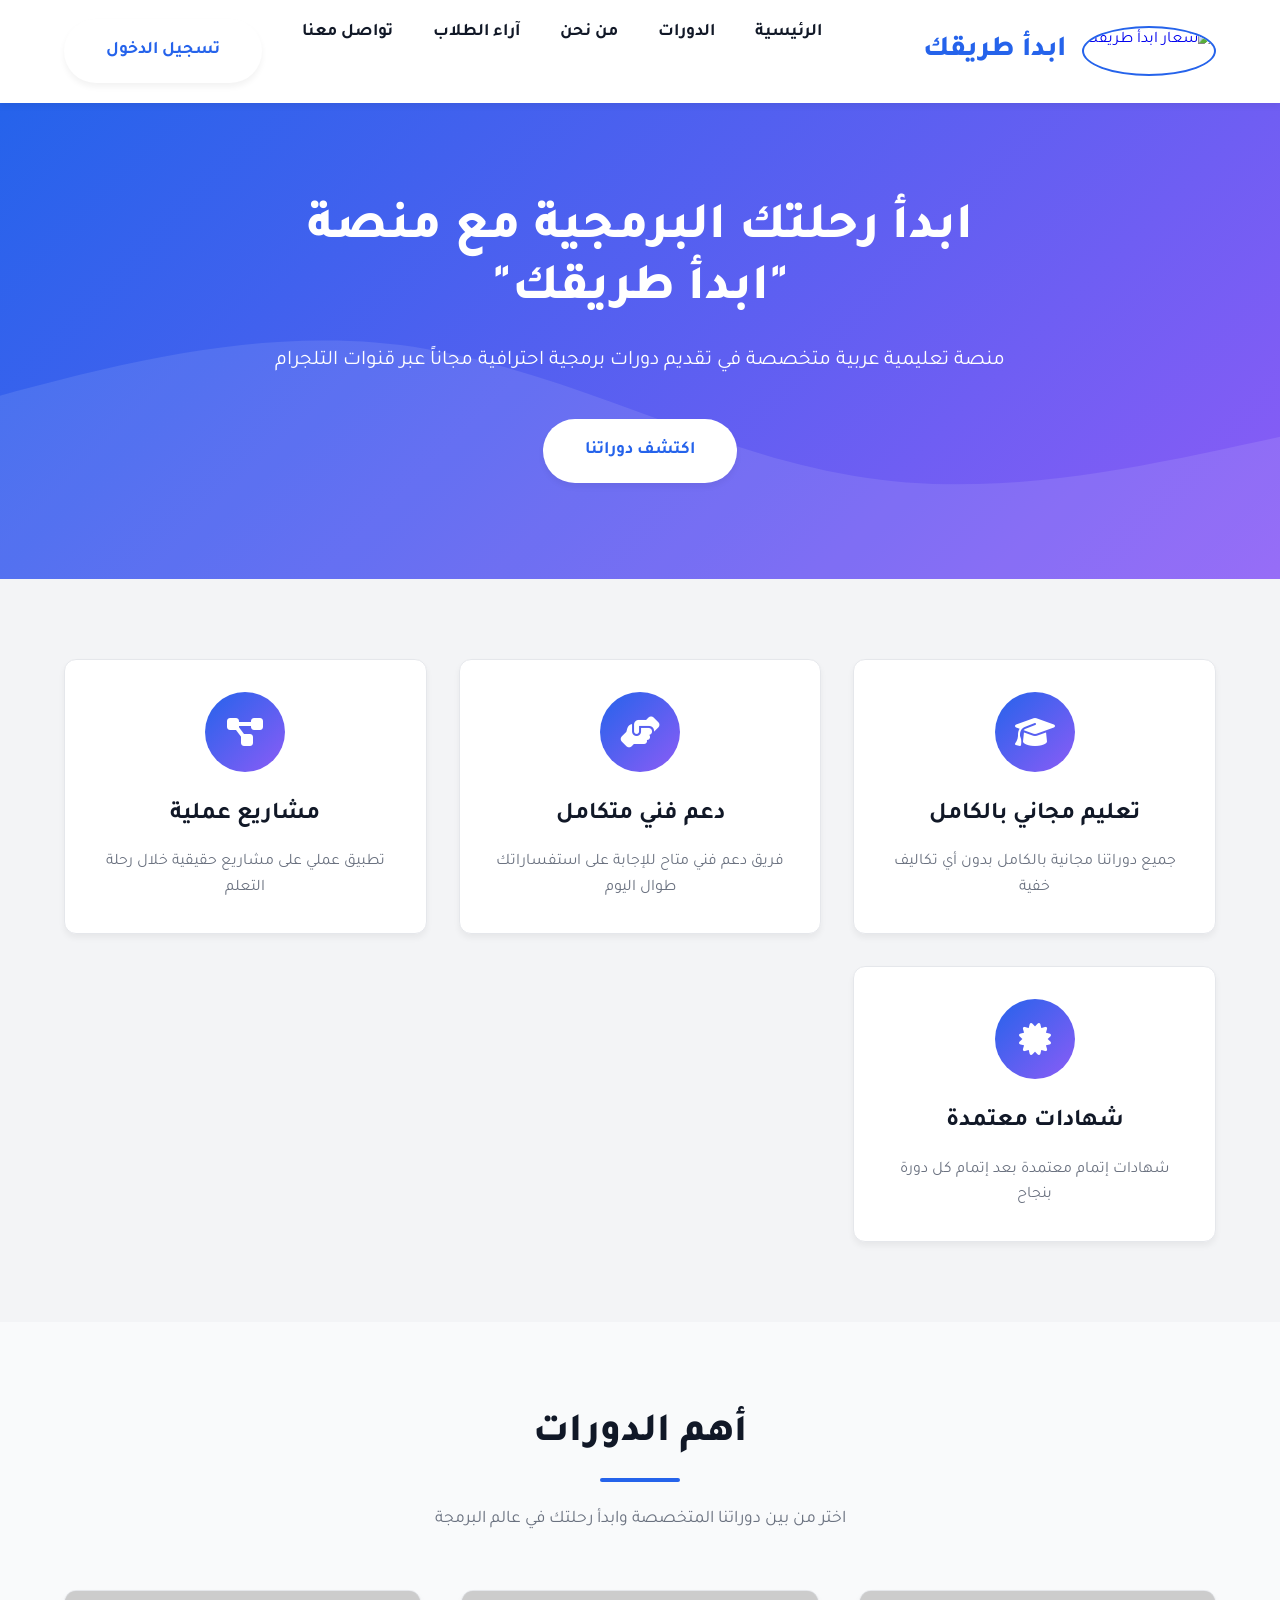
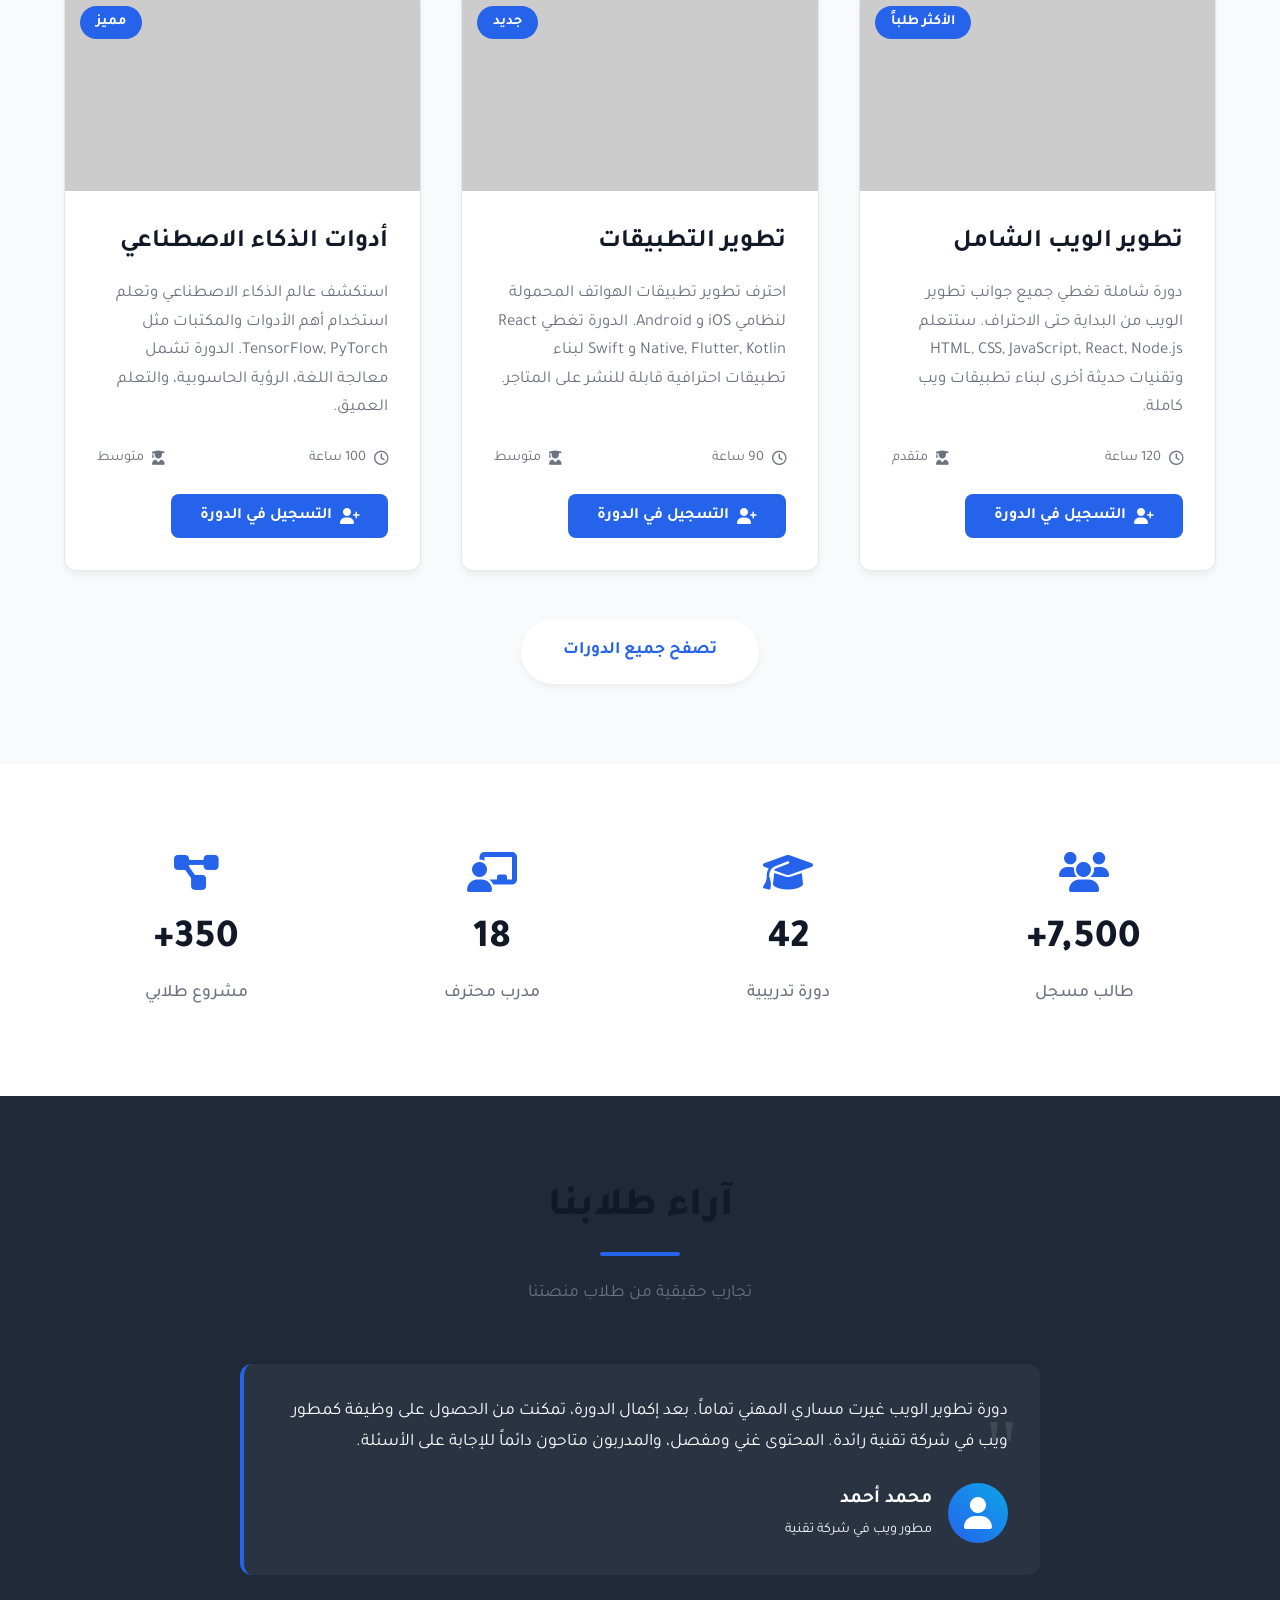
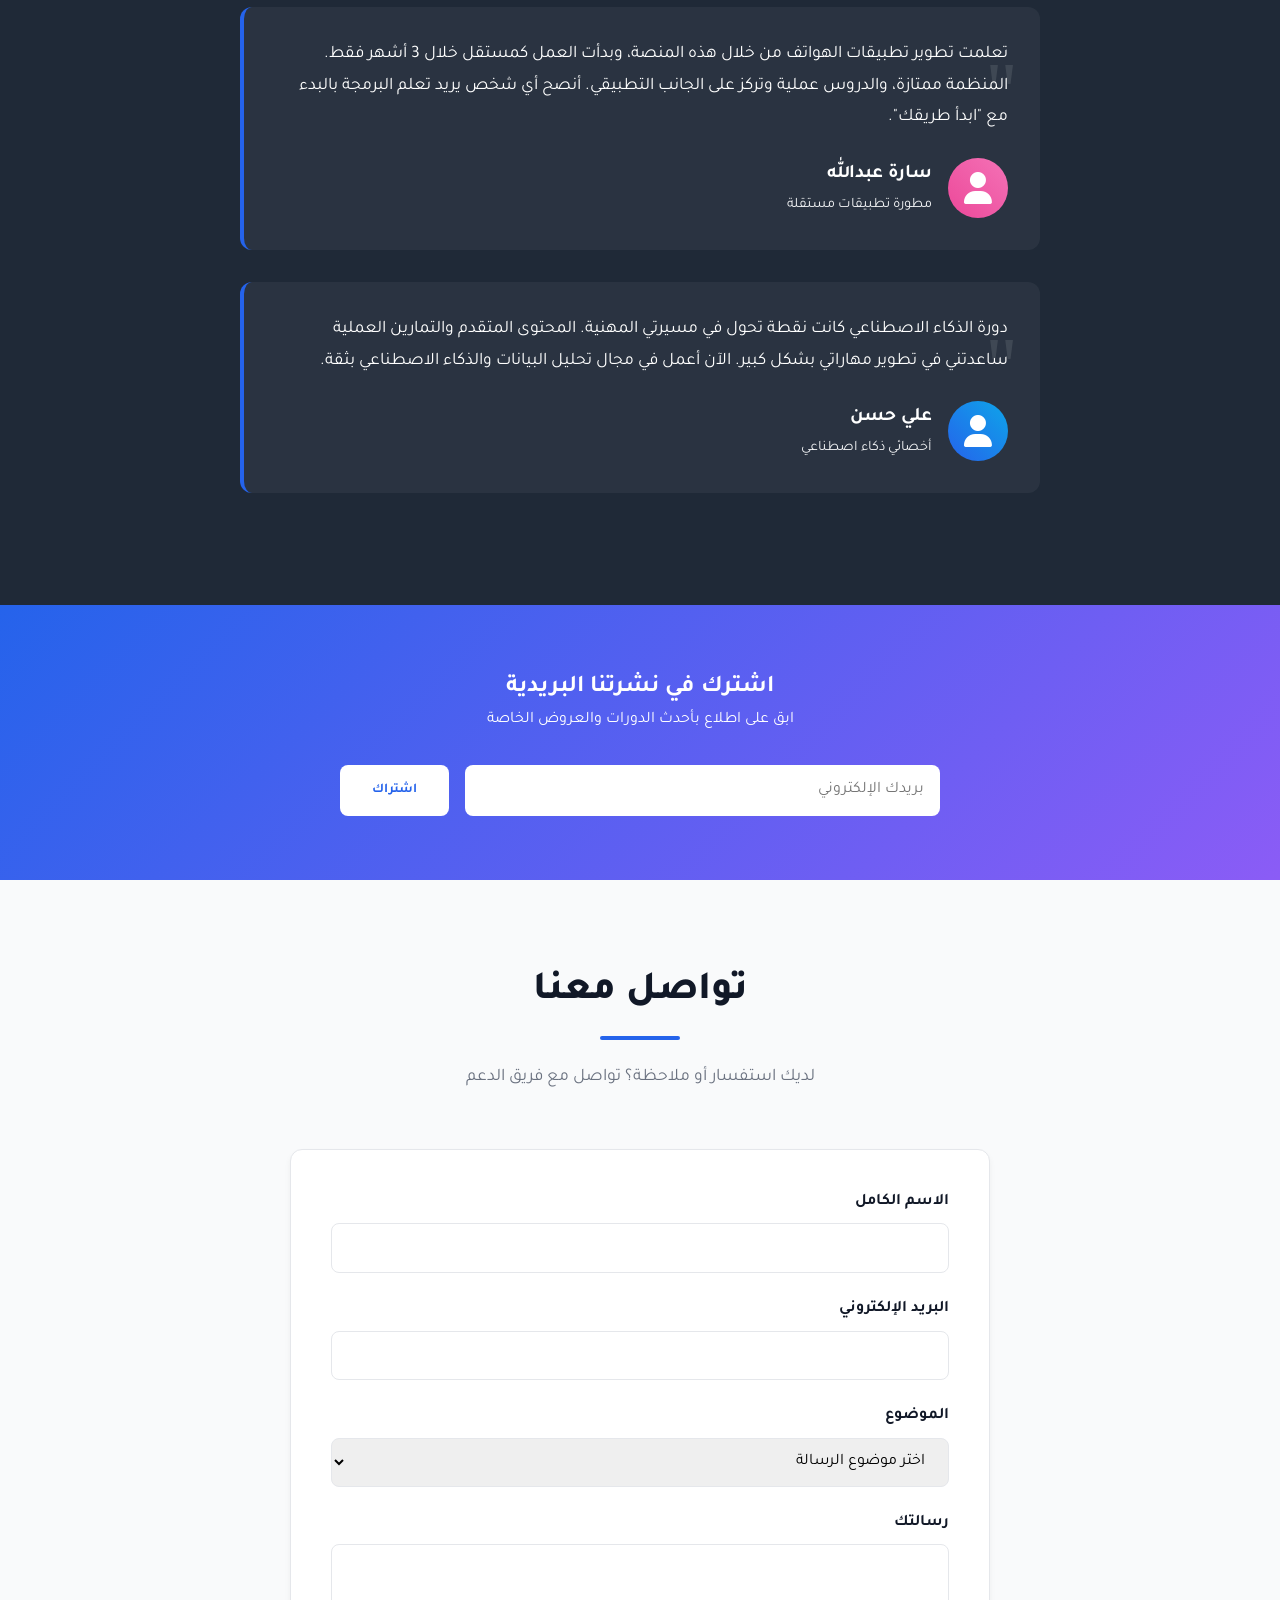
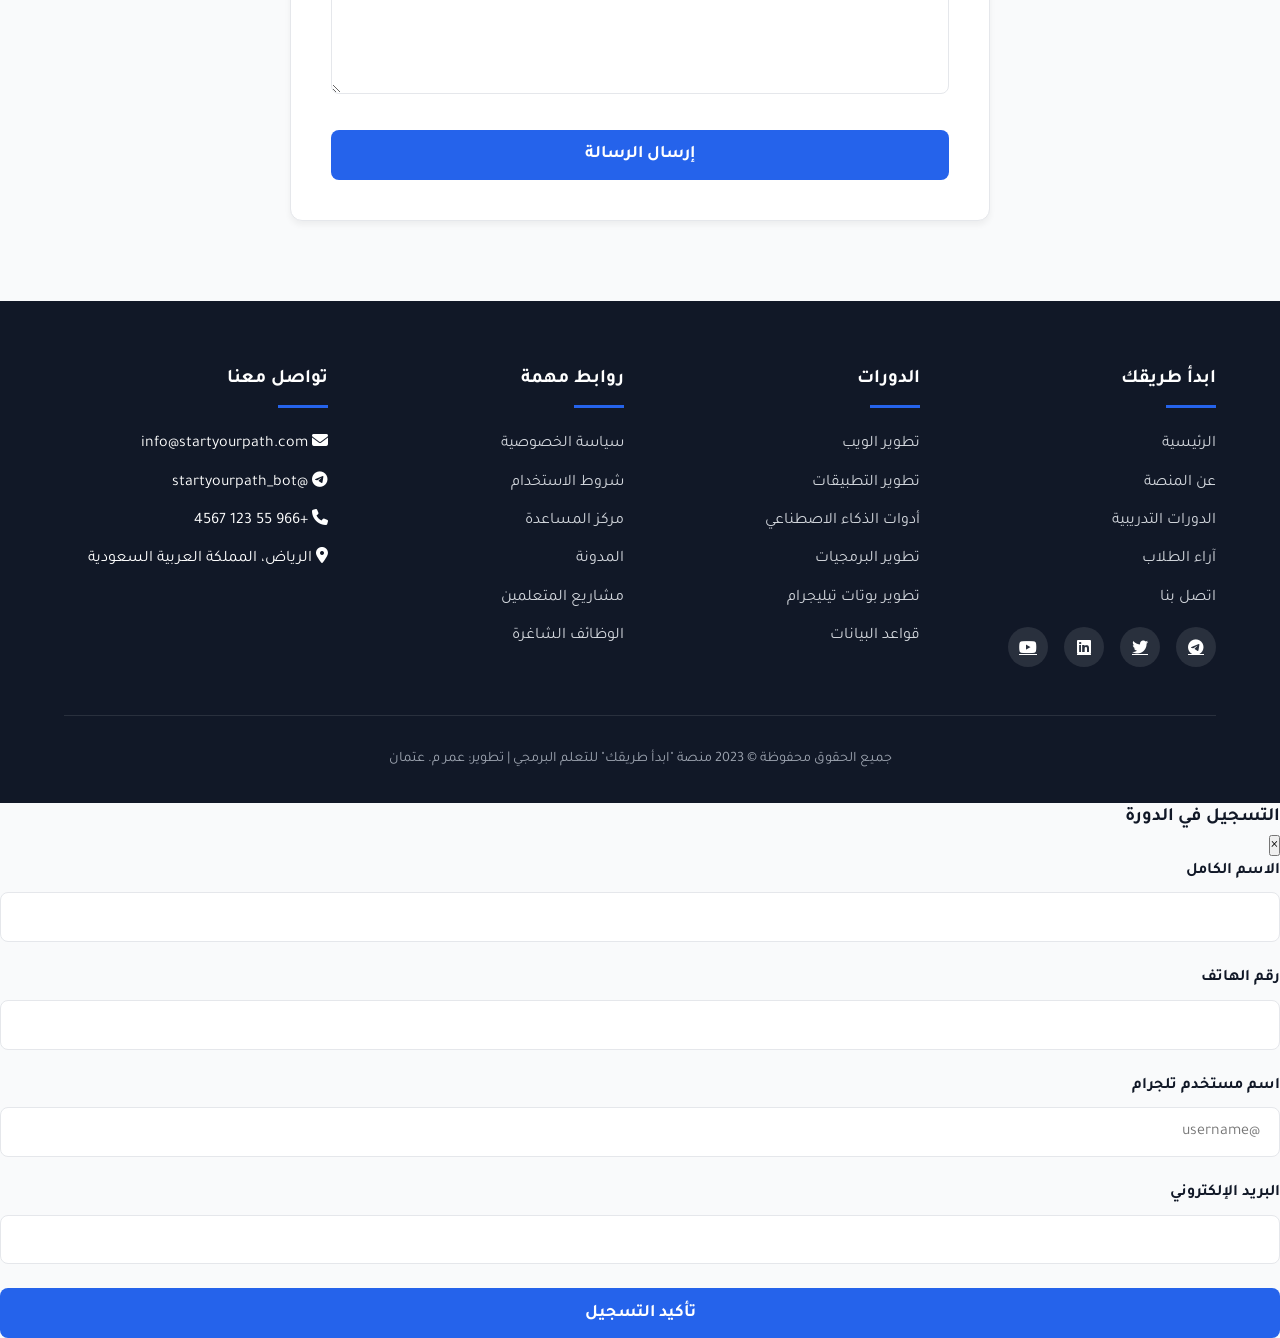
==== commit ffe5f54c: "Update index.html" ====
--- a/index.html
+++ b/index.html
@@ -12,19 +12,22 @@
             --primary-light: #3b82f6;
             --primary-dark: #1d4ed8;
             --secondary: #0ea5e9;
-            --accent: #2563eb;
+            --accent: #8b5cf6;
             --light: #ffffff;
             --dark: #111827;
             --gray: #6b7280;
             --light-gray: #f3f4f6;
+            --dark-gray: #1f2937;
             --border: #e5e7eb;
             --success: #10b981;
             --error: #ef4444;
+            --warning: #f59e0b;
             --transition: all 0.3s ease;
             --shadow: 0 4px 6px rgba(0, 0, 0, 0.05);
             --shadow-lg: 0 10px 15px rgba(0, 0, 0, 0.1);
             --rounded: 12px;
             --rounded-sm: 8px;
+            --gradient: linear-gradient(135deg, var(--primary) 0%, var(--accent) 100%);
         }
         
         * {
@@ -145,13 +148,11 @@
         
         /* Hero Section */
         .hero {
-            background: linear-gradient(rgba(255, 255, 255, 0.9), rgba(255, 255, 255, 0.9)), url('https://images.unsplash.com/photo-1499951360447-b19be8fe80f5?ixlib=rb-4.0.3&ixid=M3wxMjA3fDB8MHxwaG90by1wYWdlfHx8fGVufDB8fHx8fA%3D%3D&auto=format&fit=crop&w=2070&q=80');
-            background-size: cover;
-            background-position: center;
+            background: var(--gradient);
             padding: 6rem 0;
-            text-align: center;
             position: relative;
             overflow: hidden;
+            color: white;
         }
         
         .hero::before {
@@ -161,13 +162,16 @@
             right: 0;
             width: 100%;
             height: 100%;
-            background: linear-gradient(45deg, rgba(37, 99, 235, 0.1) 0%, rgba(14, 165, 233, 0.1) 100%);
+            background: url('data:image/svg+xml;utf8,<svg xmlns="http://www.w3.org/2000/svg" viewBox="0 0 1440 320"><path fill="rgba(255,255,255,0.1)" fill-opacity="1" d="M0,288L48,272C96,256,192,224,288,197.3C384,171,480,149,576,165.3C672,181,768,235,864,250.7C960,267,1056,245,1152,224C1248,203,1344,181,1392,170.7L1440,160L1440,320L1392,320C1344,320,1248,320,1152,320C1056,320,960,320,864,320C768,320,672,320,576,320C480,320,384,320,288,320C192,320,96,320,48,320L0,320Z"></path></svg>');
+            background-size: cover;
+            background-position: bottom;
             z-index: 0;
         }
         
         .hero-content {
             max-width: 800px;
             margin: 0 auto;
+            text-align: center;
             position: relative;
             z-index: 1;
         }
@@ -177,35 +181,19 @@
             margin-bottom: 1.5rem;
             font-weight: 800;
             line-height: 1.2;
-            color: var(--dark);
-        }
-        
-        .hero h2 span {
-            color: var(--primary);
-            position: relative;
-        }
-        
-        .hero h2 span::after {
-            content: '';
-            position: absolute;
-            bottom: 0;
-            right: 0;
-            width: 100%;
-            height: 8px;
-            background: rgba(37, 99, 235, 0.2);
-            z-index: -1;
+            animation: fadeInDown 1s ease;
         }
         
         .hero p {
             font-size: 1.3rem;
             margin-bottom: 2.5rem;
-            color: var(--gray);
+            animation: fadeInUp 1s ease;
         }
         
         .cta-button {
             display: inline-block;
-            background-color: var(--primary);
-            color: white;
+            background-color: var(--light);
+            color: var(--primary);
             text-decoration: none;
             padding: 1rem 2.5rem;
             border-radius: 50px;
@@ -214,32 +202,64 @@
             transition: var(--transition);
             box-shadow: var(--shadow);
             border: 2px solid transparent;
-            position: relative;
-            overflow: hidden;
-            z-index: 1;
-        }
-        
-        .cta-button::before {
-            content: '';
-            position: absolute;
-            top: 0;
-            right: 0;
-            width: 0;
-            height: 100%;
-            background: var(--primary-dark);
-            transition: var(--transition);
-            z-index: -1;
+            animation: pulse 2s infinite;
         }
         
         .cta-button:hover {
+            background-color: var(--dark);
+            color: white;
             transform: translateY(-3px);
             box-shadow: var(--shadow-lg);
         }
         
-        .cta-button:hover::before {
-            width: 100%;
-            left: 0;
-            right: auto;
+        /* Features Section */
+        .features {
+            padding: 5rem 0;
+            background-color: var(--light-gray);
+        }
+        
+        .features-grid {
+            display: grid;
+            grid-template-columns: repeat(auto-fit, minmax(300px, 1fr));
+            gap: 2rem;
+        }
+        
+        .feature-card {
+            background: var(--light);
+            border-radius: var(--rounded);
+            padding: 2rem;
+            text-align: center;
+            box-shadow: var(--shadow);
+            transition: var(--transition);
+            border: 1px solid var(--border);
+        }
+        
+        .feature-card:hover {
+            transform: translateY(-10px);
+            box-shadow: var(--shadow-lg);
+        }
+        
+        .feature-icon {
+            width: 80px;
+            height: 80px;
+            margin: 0 auto 1.5rem;
+            background: var(--gradient);
+            border-radius: 50%;
+            display: flex;
+            align-items: center;
+            justify-content: center;
+            color: white;
+            font-size: 2rem;
+        }
+        
+        .feature-card h3 {
+            font-size: 1.5rem;
+            margin-bottom: 1rem;
+            color: var(--dark);
+        }
+        
+        .feature-card p {
+            color: var(--gray);
         }
         
         /* Courses Section */
@@ -319,33 +339,10 @@
             z-index: 2;
         }
         
-        .course-icon {
+        .course-image {
             height: 200px;
-            display: flex;
-            align-items: center;
-            justify-content: center;
-            background: var(--light-gray);
-            color: var(--primary);
-            font-size: 3.5rem;
-            border-bottom: 1px solid var(--border);
-            position: relative;
-            overflow: hidden;
-        }
-        
-        .course-icon::before {
-            content: '';
-            position: absolute;
-            top: 0;
-            right: 0;
-            width: 100%;
-            height: 100%;
-            background: linear-gradient(45deg, rgba(37, 99, 235, 0.1) 0%, rgba(14, 165, 233, 0.1) 100%);
-            z-index: 0;
-        }
-        
-        .course-icon i {
-            position: relative;
-            z-index: 1;
+            background-size: cover;
+            background-position: center;
         }
         
         .course-content {
@@ -397,422 +394,16 @@
             align-items: center;
             gap: 0.5rem;
             font-size: 1rem;
-            position: relative;
-            overflow: hidden;
-            z-index: 1;
-        }
-        
-        .course-btn::before {
-            content: '';
-            position: absolute;
-            top: 0;
-            right: 0;
-            width: 0;
-            height: 100%;
-            background: var(--primary-dark);
-            transition: var(--transition);
-            z-index: -1;
-        }
-        
-        .course-btn:hover::before {
-            width: 100%;
-            left: 0;
-            right: auto;
-        }
-        
-        /* About Section */
-        .about-content {
-            display: flex;
-            align-items: center;
-            gap: 3rem;
-        }
-        
-        .about-text {
-            flex: 1;
-        }
-        
-        .about-text h2 {
-            font-size: 2.2rem;
-            margin-bottom: 1.5rem;
-            color: var(--dark);
-        }
-        
-        .about-text p {
-            margin-bottom: 1.2rem;
-            color: var(--gray);
-            line-height: 1.8;
-            font-size: 1.1rem;
-        }
-        
-        .features-grid {
-            display: grid;
-            grid-template-columns: repeat(2, 1fr);
-            gap: 1.5rem;
-            margin-top: 2rem;
-        }
-        
-        .feature-item {
-            display: flex;
-            align-items: flex-start;
-            gap: 1rem;
-            padding: 1.2rem;
-            background: var(--light-gray);
-            border-radius: var(--rounded-sm);
-            border-left: 3px solid var(--primary);
-        }
-        
-        .feature-icon {
-            background: var(--primary);
+        }
+        
+        .course-btn:hover {
+            background-color: var(--primary-dark);
+        }
+        
+        /* Testimonials */
+        .testimonials {
+            background: var(--dark-gray);
             color: white;
-            width: 40px;
-            height: 40px;
-            border-radius: 50%;
-            display: flex;
-            align-items: center;
-            justify-content: center;
-            flex-shrink: 0;
-        }
-        
-        .feature-text h4 {
-            font-size: 1.1rem;
-            margin-bottom: 0.3rem;
-        }
-        
-        .feature-text p {
-            font-size: 0.95rem;
-            margin-bottom: 0;
-            color: var(--gray);
-        }
-        
-        .developer-card {
-            flex: 0 0 300px;
-            background: var(--light);
-            border-radius: var(--rounded);
-            padding: 2rem;
-            text-align: center;
-            box-shadow: var(--shadow);
-            border: 1px solid var(--border);
-            transition: var(--transition);
-        }
-        
-        .developer-card:hover {
-            transform: translateY(-5px);
-            box-shadow: var(--shadow-lg);
-        }
-        
-        .developer-card img {
-            width: 120px;
-            height: 120px;
-            border-radius: 50%;
-            object-fit: cover;
-            border: 3px solid var(--primary-light);
-            margin: 0 auto 1.5rem;
-        }
-        
-        .developer-card h3 {
-            font-size: 1.5rem;
-            margin-bottom: 0.5rem;
-            color: var(--dark);
-        }
-        
-        .developer-card p {
-            margin-bottom: 1.5rem;
-            color: var(--gray);
-        }
-        
-        .social-links {
-            display: flex;
-            justify-content: center;
-            gap: 1rem;
-        }
-        
-        .social-links a {
-            color: var(--primary);
-            font-size: 1.3rem;
-            transition: var(--transition);
-            width: 40px;
-            height: 40px;
-            border-radius: 50%;
-            display: flex;
-            align-items: center;
-            justify-content: center;
-            border: 1px solid var(--border);
-        }
-        
-        .social-links a:hover {
-            color: white;
-            background: var(--primary);
-            transform: translateY(-3px);
-        }
-        
-        /* Goal Map Section */
-        .goal-map-container {
-            background: var(--light);
-            border-radius: var(--rounded);
-            padding: 3rem;
-            box-shadow: var(--shadow);
-            border: 1px solid var(--border);
-            position: relative;
-            overflow: hidden;
-        }
-        
-        .goal-map-container::before {
-            content: '';
-            position: absolute;
-            top: 0;
-            right: 0;
-            width: 100%;
-            height: 100%;
-            background: linear-gradient(45deg, rgba(37, 99, 235, 0.05) 0%, rgba(14, 165, 233, 0.05) 100%);
-            z-index: 0;
-        }
-        
-        .goal-steps {
-            display: flex;
-            justify-content: center;
-            margin-bottom: 2rem;
-            position: relative;
-        }
-        
-        .step-indicator {
-            display: flex;
-            flex-direction: column;
-            align-items: center;
-            position: relative;
-            z-index: 1;
-            width: 100px;
-        }
-        
-        .step-indicator:not(:last-child)::after {
-            content: '';
-            position: absolute;
-            top: 20px;
-            left: 50px;
-            width: 100px;
-            height: 3px;
-            background: var(--border);
-            z-index: 0;
-        }
-        
-        .step-indicator.active:not(:last-child)::after {
-            background: var(--primary);
-        }
-        
-        .step-number {
-            width: 40px;
-            height: 40px;
-            border-radius: 50%;
-            background: var(--light-gray);
-            display: flex;
-            align-items: center;
-            justify-content: center;
-            font-weight: bold;
-            margin-bottom: 0.5rem;
-            border: 2px solid var(--border);
-            transition: var(--transition);
-        }
-        
-        .step-indicator.active .step-number {
-            background: var(--primary);
-            color: white;
-            border-color: var(--primary);
-        }
-        
-        .step-title {
-            font-size: 0.9rem;
-            text-align: center;
-            color: var(--gray);
-        }
-        
-        .step-indicator.active .step-title {
-            color: var(--dark);
-            font-weight: 600;
-        }
-        
-        .goal-step {
-            display: none;
-            animation: fadeIn 0.5s ease;
-            position: relative;
-            z-index: 1;
-        }
-        
-        .goal-step.active {
-            display: block;
-        }
-        
-        .goal-step h3 {
-            font-size: 1.5rem;
-            margin-bottom: 1.5rem;
-            color: var(--dark);
-            text-align: center;
-        }
-        
-        .goal-options {
-            display: grid;
-            grid-template-columns: repeat(auto-fill, minmax(300px, 1fr));
-            gap: 1.5rem;
-            margin-bottom: 2rem;
-        }
-        
-        .goal-option {
-            background: var(--light-gray);
-            border: 1px solid var(--border);
-            border-radius: var(--rounded-sm);
-            padding: 1.5rem;
-            cursor: pointer;
-            transition: var(--transition);
-            position: relative;
-            overflow: hidden;
-            display: flex;
-            flex-direction: column;
-            align-items: center;
-            text-align: center;
-        }
-        
-        .goal-option::before {
-            content: '';
-            position: absolute;
-            top: 0;
-            right: 0;
-            width: 0;
-            height: 100%;
-            background: rgba(37, 99, 235, 0.1);
-            transition: var(--transition);
-            z-index: 0;
-        }
-        
-        .goal-option:hover {
-            border-color: var(--primary);
-        }
-        
-        .goal-option:hover::before {
-            width: 100%;
-            left: 0;
-            right: auto;
-        }
-        
-        .goal-option.selected {
-            border-color: var(--primary);
-            background: rgba(37, 99, 235, 0.1);
-            box-shadow: 0 0 0 3px rgba(37, 99, 235, 0.2);
-        }
-        
-        .goal-option-icon {
-            font-size: 2rem;
-            margin-bottom: 1rem;
-            color: var(--primary);
-        }
-        
-        .goal-option h4 {
-            font-size: 1.2rem;
-            margin-bottom: 0.5rem;
-            color: var(--dark);
-            position: relative;
-            z-index: 1;
-        }
-        
-        .goal-option p {
-            color: var(--gray);
-            font-size: 0.95rem;
-            position: relative;
-            z-index: 1;
-        }
-        
-        .goal-nav {
-            display: flex;
-            justify-content: space-between;
-            margin-top: 2rem;
-        }
-        
-        .nav-btn {
-            background: var(--primary);
-            color: white;
-            border: none;
-            padding: 0.7rem 1.5rem;
-            border-radius: var(--rounded-sm);
-            cursor: pointer;
-            font-weight: 600;
-            transition: var(--transition);
-            display: flex;
-            align-items: center;
-            gap: 0.5rem;
-            position: relative;
-            overflow: hidden;
-            z-index: 1;
-        }
-        
-        .nav-btn::before {
-            content: '';
-            position: absolute;
-            top: 0;
-            right: 0;
-            width: 0;
-            height: 100%;
-            background: var(--primary-dark);
-            transition: var(--transition);
-            z-index: -1;
-        }
-        
-        .nav-btn:hover::before {
-            width: 100%;
-            left: 0;
-            right: auto;
-        }
-        
-        .nav-btn:disabled {
-            background: var(--gray);
-            cursor: not-allowed;
-            opacity: 0.7;
-        }
-        
-        .nav-btn:hover:not(:disabled) {
-            background: var(--primary-dark);
-        }
-        
-        .goal-result {
-            text-align: center;
-            padding: 2rem;
-            display: none;
-        }
-        
-        .goal-result h3 {
-            font-size: 1.8rem;
-            margin-bottom: 1rem;
-            color: var(--primary);
-        }
-        
-        .goal-result p {
-            color: var(--gray);
-            margin-bottom: 1.5rem;
-            font-size: 1.1rem;
-        }
-        
-        .goal-path {
-            display: flex;
-            justify-content: center;
-            flex-wrap: wrap;
-            gap: 1rem;
-            margin-bottom: 2rem;
-        }
-        
-        .path-step {
-            background: var(--primary);
-            color: white;
-            padding: 0.5rem 1rem;
-            border-radius: 50px;
-            font-size: 0.9rem;
-            display: flex;
-            align-items: center;
-            gap: 0.5rem;
-        }
-        
-        .path-step i {
-            font-size: 1.2rem;
-        }
-        
-        /* Testimonials */
-        .testimonials-section {
-            background: var(--light-gray);
             padding: 5rem 0;
         }
         
@@ -822,10 +413,9 @@
         }
         
         .testimonial {
-            background: var(--light);
+            background: rgba(255, 255, 255, 0.05);
             border-radius: var(--rounded);
             padding: 2rem;
-            box-shadow: var(--shadow);
             margin: 2rem 0;
             position: relative;
             border-left: 4px solid var(--primary);
@@ -834,7 +424,6 @@
         .testimonial-content {
             font-size: 1.1rem;
             line-height: 1.8;
-            color: var(--gray);
             margin-bottom: 1.5rem;
             position: relative;
         }
@@ -845,7 +434,7 @@
             top: -20px;
             right: -10px;
             font-size: 5rem;
-            color: rgba(37, 99, 235, 0.1);
+            color: rgba(255, 255, 255, 0.1);
             font-family: Georgia, serif;
         }
         
@@ -881,8 +470,83 @@
         }
         
         .author-info p {
+            color: var(--light-gray);
+            font-size: 0.9rem;
+        }
+        
+        /* Stats Section */
+        .stats {
+            padding: 4rem 0;
+            background: var(--light);
+        }
+        
+        .stats-grid {
+            display: grid;
+            grid-template-columns: repeat(auto-fit, minmax(200px, 1fr));
+            gap: 2rem;
+            text-align: center;
+        }
+        
+        .stat-item {
+            padding: 1.5rem;
+        }
+        
+        .stat-item i {
+            font-size: 2.5rem;
+            margin-bottom: 1rem;
+            color: var(--primary);
+        }
+        
+        .stat-number {
+            font-size: 2.5rem;
+            font-weight: 800;
+            margin-bottom: 0.5rem;
+            color: var(--dark);
+        }
+        
+        .stat-label {
+            font-size: 1.1rem;
+            font-weight: 500;
             color: var(--gray);
-            font-size: 0.9rem;
+        }
+        
+        /* Newsletter */
+        .newsletter {
+            background: var(--gradient);
+            padding: 4rem 0;
+            color: white;
+            text-align: center;
+        }
+        
+        .newsletter-form {
+            max-width: 600px;
+            margin: 2rem auto 0;
+            display: flex;
+            gap: 1rem;
+        }
+        
+        .newsletter-input {
+            flex-grow: 1;
+            padding: 1rem;
+            border: none;
+            border-radius: var(--rounded-sm);
+            font-size: 1rem;
+        }
+        
+        .newsletter-btn {
+            background: var(--light);
+            color: var(--primary);
+            border: none;
+            padding: 0 2rem;
+            border-radius: var(--rounded-sm);
+            cursor: pointer;
+            font-weight: 600;
+            transition: var(--transition);
+        }
+        
+        .newsletter-btn:hover {
+            background: var(--dark);
+            color: white;
         }
         
         /* Footer */
@@ -938,6 +602,29 @@
             transform: translateX(5px);
         }
         
+        .social-links {
+            display: flex;
+            gap: 1rem;
+            margin-top: 1rem;
+        }
+        
+        .social-links a {
+            color: white;
+            width: 40px;
+            height: 40px;
+            border-radius: 50%;
+            background: rgba(255, 255, 255, 0.1);
+            display: flex;
+            align-items: center;
+            justify-content: center;
+            transition: var(--transition);
+        }
+        
+        .social-links a:hover {
+            background: var(--primary);
+            transform: translateY(-5px);
+        }
+        
         .copyright {
             text-align: center;
             padding-top: 2rem;
@@ -946,143 +633,7 @@
             font-size: 0.9rem;
         }
         
-        /* Terms Modal */
-        .modal {
-            display: none;
-            position: fixed;
-            top: 0;
-            left: 0;
-            width: 100%;
-            height: 100%;
-            background: rgba(0, 0, 0, 0.7);
-            z-index: 2000;
-            justify-content: center;
-            align-items: center;
-            padding: 1rem;
-        }
-        
-        .modal-content {
-            background: var(--light);
-            width: 90%;
-            max-width: 800px;
-            border-radius: var(--rounded);
-            overflow: hidden;
-            max-height: 90vh;
-            overflow-y: auto;
-            position: relative;
-        }
-        
-        .modal-header {
-            background: var(--primary);
-            color: white;
-            padding: 1.5rem;
-            display: flex;
-            justify-content: space-between;
-            align-items: center;
-        }
-        
-        .modal-header h3 {
-            font-size: 1.5rem;
-        }
-        
-        .close-modal {
-            background: none;
-            border: none;
-            color: white;
-            font-size: 1.5rem;
-            cursor: pointer;
-        }
-        
-        .modal-body {
-            padding: 2rem;
-            color: var(--dark);
-        }
-        
-        .modal-body h4 {
-            font-size: 1.3rem;
-            margin: 1.5rem 0 1rem;
-            color: var(--primary);
-        }
-        
-        .modal-body p {
-            margin-bottom: 1rem;
-            line-height: 1.7;
-        }
-        
-        .modal-body ul {
-            padding-right: 1.5rem;
-            margin-bottom: 1.5rem;
-        }
-        
-        .modal-body li {
-            margin-bottom: 0.8rem;
-            position: relative;
-            padding-right: 1.2rem;
-        }
-        
-        .modal-body li::before {
-            content: '•';
-            color: var(--primary);
-            font-size: 1.5rem;
-            position: absolute;
-            right: 0;
-            top: -0.3rem;
-        }
-        
-        .accept-container {
-            display: flex;
-            flex-direction: column;
-            gap: 1rem;
-            margin-top: 2rem;
-            padding: 1rem;
-            background: var(--light-gray);
-            border-radius: var(--rounded-sm);
-        }
-        
-        .terms-agreement {
-            display: flex;
-            align-items: flex-start;
-            gap: 1rem;
-        }
-        
-        .accept-btn {
-            background: var(--primary);
-            color: white;
-            border: none;
-            padding: 0.8rem 2rem;
-            border-radius: var(--rounded-sm);
-            cursor: pointer;
-            font-weight: 600;
-            transition: var(--transition);
-            align-self: flex-start;
-        }
-        
-        .accept-btn:hover {
-            background: var(--primary-dark);
-        }
-        
-        .reject-btn {
-            background: var(--error);
-            color: white;
-            border: none;
-            padding: 0.8rem 2rem;
-            border-radius: var(--rounded-sm);
-            cursor: pointer;
-            font-weight: 600;
-            transition: var(--transition);
-            align-self: flex-start;
-        }
-        
-        .reject-btn:hover {
-            background: #dc2626;
-        }
-        
-        .buttons-container {
-            display: flex;
-            gap: 1rem;
-        }
-        
-        /* Course Registration Form */
+        /* Forms */
         .form-container {
             max-width: 700px;
             margin: 0 auto;
@@ -1091,19 +642,6 @@
             padding: 2.5rem;
             box-shadow: var(--shadow);
             border: 1px solid var(--border);
-            position: relative;
-            overflow: hidden;
-        }
-        
-        .form-container::before {
-            content: '';
-            position: absolute;
-            top: 0;
-            right: 0;
-            width: 100%;
-            height: 100%;
-            background: linear-gradient(45deg, rgba(37, 99, 235, 0.05) 0%, rgba(14, 165, 233, 0.05) 100%);
-            z-index: 0;
         }
         
         .form-title {
@@ -1111,14 +649,10 @@
             font-size: 1.8rem;
             margin-bottom: 2rem;
             color: var(--dark);
-            position: relative;
-            z-index: 1;
         }
         
         .form-group {
             margin-bottom: 1.5rem;
-            position: relative;
-            z-index: 1;
         }
         
         .form-group label {
@@ -1135,7 +669,6 @@
             border-radius: var(--rounded-sm);
             font-size: 1rem;
             transition: var(--transition);
-            background: rgba(255, 255, 255, 0.8);
         }
         
         .form-control:focus {
@@ -1160,42 +693,43 @@
             font-size: 1.1rem;
             transition: var(--transition);
             display: block;
-            margin: 2rem auto 0;
-            position: relative;
-            overflow: hidden;
-            z-index: 1;
-        }
-        
-        .submit-btn::before {
-            content: '';
-            position: absolute;
-            top: 0;
-            right: 0;
-            width: 0;
-            height: 100%;
+            width: 100%;
+        }
+        
+        .submit-btn:hover {
             background: var(--primary-dark);
-            transition: var(--transition);
-            z-index: -1;
-        }
-        
-        .submit-btn:hover::before {
-            width: 100%;
-            left: 0;
-            right: auto;
+        }
+        
+        /* Animations */
+        @keyframes fadeIn {
+            from { opacity: 0; transform: translateY(20px); }
+            to { opacity: 1; transform: translateY(0); }
+        }
+        
+        @keyframes fadeInDown {
+            from { opacity: 0; transform: translateY(-20px); }
+            to { opacity: 1; transform: translateY(0); }
+        }
+        
+        @keyframes fadeInUp {
+            from { opacity: 0; transform: translateY(20px); }
+            to { opacity: 1; transform: translateY(0); }
+        }
+        
+        @keyframes pulse {
+            0% { box-shadow: 0 0 0 0 rgba(37, 99, 235, 0.7); }
+            70% { box-shadow: 0 0 0 15px rgba(37, 99, 235, 0); }
+            100% { box-shadow: 0 0 0 0 rgba(37, 99, 235, 0); }
+        }
+        
+        .animate {
+            animation: fadeIn 0.8s ease;
         }
         
         /* Responsive Design */
         @media (max-width: 992px) {
             .footer-grid {
                 grid-template-columns: repeat(2, 1fr);
-            }
-            
-            .about-content {
-                flex-direction: column;
-            }
-            
-            .developer-card {
-                margin-top: 2rem;
             }
         }
         
@@ -1236,16 +770,8 @@
                 grid-template-columns: 1fr;
             }
             
-            .goal-steps {
-                flex-wrap: wrap;
-            }
-            
-            .step-indicator {
-                margin-bottom: 1.5rem;
-            }
-            
-            .step-indicator:not(:last-child)::after {
-                display: none;
+            .newsletter-form {
+                flex-direction: column;
             }
         }
         
@@ -1262,72 +788,13 @@
                 font-size: 1.1rem;
             }
             
-            .goal-map-container {
-                padding: 1.5rem;
-            }
-            
             .footer-grid {
                 grid-template-columns: 1fr;
             }
-            
-            .buttons-container {
-                flex-direction: column;
-            }
-        }
-        
-        @keyframes fadeIn {
-            from { opacity: 0; transform: translateY(20px); }
-            to { opacity: 1; transform: translateY(0); }
         }
     </style>
 </head>
 <body>
-    <!-- Terms Modal -->
-    <div class="modal" id="termsModal">
-        <div class="modal-content">
-            <div class="modal-header">
-                <h3>شروط الاستخدام وسياسة الخصوصية</h3>
-                <button class="close-modal">&times;</button>
-            </div>
-            <div class="modal-body">
-                <h4>شروط الاستخدام</h4>
-                <p>باستخدامك لمنصة "ابدأ طريقك"، فإنك توافق على الالتزام بالشروط والأحكام التالية:</p>
-                <ul>
-                    <li>جميع المحتويات التعليمية مقدمة لغرض التعلم الشخصي فقط</li>
-                    <li>يمنع إعادة توزيع أو بيع المحتوى التعليمي بدون إذن مسبق</li>
-                    <li>المنصة غير مسؤولة عن أي أضرار ناتجة عن استخدام المعلومات المقدمة</li>
-                    <li>يحق للمنصة تحديث أو تعديل الشروط في أي وقت</li>
-                    <li>يجب أن تكون المعلومات المقدمة في نماذج التسجيل صحيحة وكاملة</li>
-                    <li>يجب احترام حقوق الملكية الفكرية لجميع المحتويات التعليمية</li>
-                    <li>يمنع استخدام المنصة لأي أغراض غير قانونية أو غير أخلاقية</li>
-                </ul>
-                
-                <h4>سياسة الخصوصية</h4>
-                <p>نحن نلتزم بحماية خصوصية مستخدمينا وبياناتهم الشخصية:</p>
-                <ul>
-                    <li>نقوم بجمع المعلومات اللازمة لتقديم الخدمات وتحسين تجربة المستخدم</li>
-                    <li>لا نشارك معلوماتك الشخصية مع أطراف ثالثة دون موافقتك</li>
-                    <li>نستخدم تقنيات الحماية المناسبة لحماية بياناتك</li>
-                    <li>نحتفظ بالبيانات طالما كانت ضرورية لتقديم الخدمات</li>
-                    <li>لديك الحق في الوصول إلى بياناتك وتعديلها أو حذفها</li>
-                    <li>نستخدم ملفات تعريف الارتباط لتحسين تجربة المستخدم</li>
-                    <li>نلتزم بمواكبة أحدث معايير حماية البيانات</li>
-                </ul>
-                
-                <div class="accept-container">
-                    <div class="terms-agreement">
-                        <input type="checkbox" id="acceptTerms">
-                        <label for="acceptTerms">أقرأ وأوافق على شروط الاستخدام وسياسة الخصوصية</label>
-                    </div>
-                    <div class="buttons-container">
-                        <button class="accept-btn" id="acceptTermsBtn">قبول والمتابعة</button>
-                        <button class="reject-btn" id="rejectTermsBtn">رفض</button>
-                    </div>
-                </div>
-            </div>
-        </div>
-    </div>
-
     <!-- Header -->
     <header id="header">
         <div class="container header-container">
@@ -1339,10 +806,10 @@
                 <ul id="navMenu">
                     <li><a href="#home">الرئيسية</a></li>
                     <li><a href="#courses">الدورات</a></li>
-                    <li><a href="#goal-map">خريطة الأهداف</a></li>
                     <li><a href="#about">من نحن</a></li>
                     <li><a href="#testimonials">آراء الطلاب</a></li>
                     <li><a href="#contact">تواصل معنا</a></li>
+                    <li><a href="#" class="cta-button">تسجيل الدخول</a></li>
                 </ul>
                 <button class="mobile-menu-btn" id="mobileMenuBtn">
                     <i class="fas fa-bars"></i>
@@ -1360,24 +827,61 @@
         </div>
     </section>
 
+    <!-- Features Section -->
+    <section class="features">
+        <div class="container">
+            <div class="features-grid">
+                <div class="feature-card animate">
+                    <div class="feature-icon">
+                        <i class="fas fa-graduation-cap"></i>
+                    </div>
+                    <h3>تعليم مجاني بالكامل</h3>
+                    <p>جميع دوراتنا مجانية بالكامل بدون أي تكاليف خفية</p>
+                </div>
+                
+                <div class="feature-card animate" style="animation-delay: 0.2s;">
+                    <div class="feature-icon">
+                        <i class="fas fa-hands-helping"></i>
+                    </div>
+                    <h3>دعم فني متكامل</h3>
+                    <p>فريق دعم فني متاح للإجابة على استفساراتك طوال اليوم</p>
+                </div>
+                
+                <div class="feature-card animate" style="animation-delay: 0.4s;">
+                    <div class="feature-icon">
+                        <i class="fas fa-project-diagram"></i>
+                    </div>
+                    <h3>مشاريع عملية</h3>
+                    <p>تطبيق عملي على مشاريع حقيقية خلال رحلة التعلم</p>
+                </div>
+                
+                <div class="feature-card animate" style="animation-delay: 0.6s;">
+                    <div class="feature-icon">
+                        <i class="fas fa-certificate"></i>
+                    </div>
+                    <h3>شهادات معتمدة</h3>
+                    <p>شهادات إتمام معتمدة بعد إتمام كل دورة بنجاح</p>
+                </div>
+            </div>
+        </div>
+    </section>
+
     <!-- Courses Section -->
     <section class="section" id="courses">
         <div class="container">
             <div class="section-title">
-                <h2>الدورات المتاحة</h2>
+                <h2>أهم الدورات</h2>
                 <p>اختر من بين دوراتنا المتخصصة وابدأ رحلتك في عالم البرمجة</p>
             </div>
             
             <div class="courses-grid">
                 <!-- Course 1 -->
-                <div class="course-card">
+                <div class="course-card animate">
                     <div class="course-badge">الأكثر طلباً</div>
-                    <div class="course-icon">
-                        <i class="fas fa-laptop-code"></i>
-                    </div>
+                    <div class="course-image" style="background: linear-gradient(rgba(0,0,0,0.2), rgba(0,0,0,0.2)), url('https://images.unsplash.com/photo-1555066931-4365d14bab8c?ixlib=rb-4.0.3&ixid=M3wxMjA3fDB8MHxwaG90by1wYWdlfHx8fGVufDB8fHx8fA%3D%3D&auto=format&fit=crop&w=1170&q=80');"></div>
                     <div class="course-content">
                         <h3>تطوير الويب الشامل</h3>
-                        <p>دورة شاملة تغطي جميع جوانب تطوير الويب من البداية حتى الاحتراف. ستتعلم HTML, CSS, JavaScript, React, Node.js وتقنيات حديثة أخرى لبناء تطبيقات ويب كاملة. تتضمن الدورة مشاريع عملية ومتابعة مستمرة من المدربين.</p>
+                        <p>دورة شاملة تغطي جميع جوانب تطوير الويب من البداية حتى الاحتراف. ستتعلم HTML, CSS, JavaScript, React, Node.js وتقنيات حديثة أخرى لبناء تطبيقات ويب كاملة.</p>
                         <div class="course-meta">
                             <div><i class="far fa-clock"></i> 120 ساعة</div>
                             <div><i class="fas fa-user-graduate"></i> متقدم</div>
@@ -1389,14 +893,12 @@
                 </div>
                 
                 <!-- Course 2 -->
-                <div class="course-card">
+                <div class="course-card animate" style="animation-delay: 0.2s;">
                     <div class="course-badge">جديد</div>
-                    <div class="course-icon">
-                        <i class="fas fa-mobile-alt"></i>
-                    </div>
+                    <div class="course-image" style="background: linear-gradient(rgba(0,0,0,0.2), rgba(0,0,0,0.2)), url('https://images.unsplash.com/photo-1607252650355-f7fd0460ccdb?ixlib=rb-4.0.3&ixid=M3wxMjA3fDB8MHxwaG90by1wYWdlfHx8fGVufDB8fHx8fA%3D%3D&auto=format&fit=crop&w=1170&q=80');"></div>
                     <div class="course-content">
                         <h3>تطوير التطبيقات</h3>
-                        <p>احترف تطوير تطبيقات الهواتف المحمولة لنظامي iOS و Android. الدورة تغطي React Native, Flutter, Kotlin و Swift لبناء تطبيقات احترافية قابلة للنشر على المتاجر. ستتعلم كيفية إنشاء تطبيقات تفاعلية مع واجهات مستخدم جذابة.</p>
+                        <p>احترف تطوير تطبيقات الهواتف المحمولة لنظامي iOS و Android. الدورة تغطي React Native, Flutter, Kotlin و Swift لبناء تطبيقات احترافية قابلة للنشر على المتاجر.</p>
                         <div class="course-meta">
                             <div><i class="far fa-clock"></i> 90 ساعة</div>
                             <div><i class="fas fa-user-graduate"></i> متوسط</div>
@@ -1408,33 +910,12 @@
                 </div>
                 
                 <!-- Course 3 -->
-                <div class="course-card">
+                <div class="course-card animate" style="animation-delay: 0.4s;">
                     <div class="course-badge">مميز</div>
-                    <div class="course-icon">
-                        <i class="fas fa-tools"></i>
-                    </div>
-                    <div class="course-content">
-                        <h3>تطوير الأدوات</h3>
-                        <p>تعلم كيفية تطوير الأدوات والبرامج المساعدة التي تحسن سير العمل البرمجي. تشمل الدورة تطوير إضافات المتصفح، برامج الأتمتة، أدوات سطر الأوامر، ومكتبات مساعدة. ستتعلم كيفية بناء أدوات تزيد من إنتاجيتك وتوفر وقتك.</p>
-                        <div class="course-meta">
-                            <div><i class="far fa-clock"></i> 60 ساعة</div>
-                            <div><i class="fas fa-user-graduate"></i> متقدم</div>
-                        </div>
-                        <button class="course-btn" data-course="تطوير الأدوات">
-                            <i class="fas fa-user-plus"></i> التسجيل في الدورة
-                        </button>
-                    </div>
-                </div>
-                
-                <!-- Course 4 -->
-                <div class="course-card">
-                    <div class="course-badge">مطلوب</div>
-                    <div class="course-icon">
-                        <i class="fas fa-brain"></i>
-                    </div>
+                    <div class="course-image" style="background: linear-gradient(rgba(0,0,0,0.2), rgba(0,0,0,0.2)), url('https://images.unsplash.com/photo-1581094794329-16a62e7fdc4f?ixlib=rb-4.0.3&ixid=M3wxMjA3fDB8MHxwaG90by1wYWdlfHx8fGVufDB8fHx8fA%3D%3D&auto=format&fit=crop&w=1170&q=80');"></div>
                     <div class="course-content">
                         <h3>أدوات الذكاء الاصطناعي</h3>
-                        <p>استكشف عالم الذكاء الاصطناعي وتعلم استخدام أهم الأدوات والمكتبات مثل TensorFlow, PyTorch. الدورة تشمل معالجة اللغة، الرؤية الحاسوبية، والتعلم العميق. ستتعلم كيفية بناء نماذج ذكية وحل مشاكل معقدة باستخدام الذكاء الاصطناعي.</p>
+                        <p>استكشف عالم الذكاء الاصطناعي وتعلم استخدام أهم الأدوات والمكتبات مثل TensorFlow, PyTorch. الدورة تشمل معالجة اللغة، الرؤية الحاسوبية، والتعلم العميق.</p>
                         <div class="course-meta">
                             <div><i class="far fa-clock"></i> 100 ساعة</div>
                             <div><i class="fas fa-user-graduate"></i> متوسط</div>
@@ -1444,309 +925,44 @@
                         </button>
                     </div>
                 </div>
-                
-                <!-- Course 5 -->
-                <div class="course-card">
-                    <div class="course-badge">أساسي</div>
-                    <div class="course-icon">
-                        <i class="fas fa-code"></i>
-                    </div>
-                    <div class="course-content">
-                        <h3>تطوير البرمجيات</h3>
-                        <p>دورة متكاملة في هندسة البرمجيات وتطوير الأنظمة. تغطي مفاهيم هندسة البرمجيات، أنماط التصميم، قواعد البيانات، الخوارزميات وهياكل البيانات. ستتعلم كيفية بناء أنظمة برمجية قوية وقابلة للصيانة والتطوير.</p>
-                        <div class="course-meta">
-                            <div><i class="far fa-clock"></i> 110 ساعة</div>
-                            <div><i class="fas fa-user-graduate"></i> مبتدئ</div>
-                        </div>
-                        <button class="course-btn" data-course="تطوير البرمجيات">
-                            <i class="fas fa-user-plus"></i> التسجيل في الدورة
-                        </button>
-                    </div>
-                </div>
-                
-                <!-- Course 6 -->
-                <div class="course-card">
-                    <div class="course-badge">عملي</div>
-                    <div class="course-icon">
-                        <i class="fab fa-telegram"></i>
-                    </div>
-                    <div class="course-content">
-                        <h3>تطوير بوتات تلجرام</h3>
-                        <p>دورة متخصصة في تطوير بوتات تلجرام باستخدام Python و Node.js. ستتعلم إنشاء بوتات تفاعلية متقدمة، إدارة الحالات، التعامل مع قواعد البيانات، وإرسال الإشعارات. ستقوم ببناء بوتات حقيقية يمكن نشرها واستخدامها فوراً.</p>
-                        <div class="course-meta">
-                            <div><i class="far fa-clock"></i> 40 ساعة</div>
-                            <div><i class="fas fa-user-graduate"></i> مبتدئ</div>
-                        </div>
-                        <button class="course-btn" data-course="تطوير بوتات تلجرام">
-                            <i class="fas fa-user-plus"></i> التسجيل في الدورة
-                        </button>
-                    </div>
-                </div>
+            </div>
+            
+            <div style="text-align: center; margin-top: 3rem;">
+                <a href="#" class="cta-button">تصفح جميع الدورات</a>
             </div>
         </div>
     </section>
 
-    <!-- About Section -->
-    <section class="section" id="about">
+    <!-- Stats Section -->
+    <section class="stats">
         <div class="container">
-            <div class="section-title">
-                <h2>من نحن</h2>
-                <p>تعرف على منصة "ابدأ طريقك" وفريق العمل</p>
-            </div>
-            
-            <div class="about-content">
-                <div class="about-text">
-                    <h2>رؤيتنا ورسالتنا</h2>
-                    <p>منصة "ابدأ طريقك" هي مبادرة تعليمية تهدف إلى تمكين الشباب العربي من دخول عالم البرمجة وتطوير البرمجيات بسهولة وبدون تكاليف. نؤمن بأن المعرفة يجب أن تكون متاحة للجميع، ونسعى إلى توفير محتوى عالي الجودة باللغة العربية.</p>
-                    <p>تقدم المنصة دورات تدريبية متخصصة في مجالات البرمجة المختلفة عبر قنوات تلجرام، مما يسهل على المتعلمين الوصول إلى المحتوى في أي وقت ومن أي مكان. نركز على الجانب العملي والتطبيقي لضمان اكتساب المهارات الحقيقية التي يحتاجها سوق العمل.</p>
-                    <p>تهدف المنصة إلى بناء مجتمع برمجي عربي قوي، حيث يمكن للمتعلمين تبادل الخبرات، العمل على مشاريع مشتركة، ومساعدة بعضهم البعض في رحلتهم التعليمية والمهنية.</p>
-                    
-                    <div class="features-grid">
-                        <div class="feature-item">
-                            <div class="feature-icon">
-                                <i class="fas fa-graduation-cap"></i>
-                            </div>
-                            <div class="feature-text">
-                                <h4>تعليم مجاني بالكامل</h4>
-                                <p>جميع دوراتنا مجانية بالكامل بدون أي تكاليف خفية</p>
-                            </div>
-                        </div>
-                        <div class="feature-item">
-                            <div class="feature-icon">
-                                <i class="fas fa-hands-helping"></i>
-                            </div>
-                            <div class="feature-text">
-                                <h4>دعم فني متكامل</h4>
-                                <p>فريق دعم فني متاح للإجابة على استفساراتك طوال اليوم</p>
-                            </div>
-                        </div>
-                        <div class="feature-item">
-                            <div class="feature-icon">
-                                <i class="fas fa-project-diagram"></i>
-                            </div>
-                            <div class="feature-text">
-                                <h4>مشاريع عملية</h4>
-                                <p>تطبيق عملي على مشاريع حقيقية خلال رحلة التعلم</p>
-                            </div>
-                        </div>
-                        <div class="feature-item">
-                            <div class="feature-icon">
-                                <i class="fas fa-certificate"></i>
-                            </div>
-                            <div class="feature-text">
-                                <h4>شهادات معتمدة</h4>
-                                <p>شهادات إتمام معتمدة بعد إتمام كل دورة بنجاح</p>
-                            </div>
-                        </div>
-                    </div>
-                </div>
-                
-                <div class="developer-card">
-                    <img src="https://avatars.githubusercontent.com/u/55729253?v=4" alt="عمر م. عتمان">
-                    <h3>عمر م. عتمان</h3>
-                    <p>مطور ومؤسس المنصة</p>
-                    <div class="social-links">
-                        <a href="https://omarmetman.vercel.app/" target="_blank"><i class="fas fa-globe"></i></a>
-                        <a href="https://t.me/OomaretmanBOT" target="_blank"><i class="fab fa-telegram"></i></a>
-                        <a href="https://github.com/oomaretman" target="_blank"><i class="fab fa-github"></i></a>
-                        <a href="https://twitter.com/oomaretman" target="_blank"><i class="fab fa-twitter"></i></a>
-                    </div>
-                </div>
-            </div>
-        </div>
-    </section>
-
-    <!-- Goal Map Section -->
-    <section class="section" id="goal-map">
-        <div class="container">
-            <div class="section-title">
-                <h2>خريطة الأهداف</h2>
-                <p>اختر المسار التعليمي المناسب لك بناءً على أهدافك</p>
-            </div>
-            
-            <div class="goal-map-container">
-                <div class="goal-steps">
-                    <div class="step-indicator active">
-                        <div class="step-number">1</div>
-                        <div class="step-title">المستوى</div>
-                    </div>
-                    <div class="step-indicator">
-                        <div class="step-number">2</div>
-                        <div class="step-title">المجال</div>
-                    </div>
-                    <div class="step-indicator">
-                        <div class="step-number">3</div>
-                        <div class="step-title">الهدف</div>
-                    </div>
-                    <div class="step-indicator">
-                        <div class="step-number">4</div>
-                        <div class="step-title">النتيجة</div>
-                    </div>
-                </div>
-                
-                <div class="goal-step active" id="step1">
-                    <h3>ما هو مستوى خبرتك الحالي في البرمجة؟</h3>
-                    <div class="goal-options">
-                        <div class="goal-option" data-value="beginner">
-                            <div class="goal-option-icon">
-                                <i class="fas fa-seedling"></i>
-                            </div>
-                            <h4>مبتدئ</h4>
-                            <p>لا أملك أي خبرة في البرمجة</p>
-                        </div>
-                        <div class="goal-option" data-value="intermediate">
-                            <div class="goal-option-icon">
-                                <i class="fas fa-chart-line"></i>
-                            </div>
-                            <h4>متوسط</h4>
-                            <p>لدي معرفة أساسية بالبرمجة</p>
-                        </div>
-                        <div class="goal-option" data-value="advanced">
-                            <div class="goal-option-icon">
-                                <i class="fas fa-rocket"></i>
-                            </div>
-                            <h4>متقدم</h4>
-                            <p>لدي خبرة جيدة في البرمجة</p>
-                        </div>
-                    </div>
-                    <div class="goal-nav">
-                        <button class="nav-btn" disabled>
-                            <i class="fas fa-arrow-left"></i> السابق
-                        </button>
-                        <button class="nav-btn" id="next1">
-                            التالي <i class="fas fa-arrow-right"></i>
-                        </button>
-                    </div>
-                </div>
-                
-                <div class="goal-step" id="step2">
-                    <h3>ما هو المجال الذي ترغب في التخصص فيه؟</h3>
-                    <div class="goal-options">
-                        <div class="goal-option" data-value="web">
-                            <div class="goal-option-icon">
-                                <i class="fas fa-laptop-code"></i>
-                            </div>
-                            <h4>تطوير الويب</h4>
-                            <p>بناء مواقع وتطبيقات الويب</p>
-                        </div>
-                        <div class="goal-option" data-value="mobile">
-                            <div class="goal-option-icon">
-                                <i class="fas fa-mobile-alt"></i>
-                            </div>
-                            <h4>تطوير التطبيقات</h4>
-                            <p>تطوير تطبيقات الهواتف</p>
-                        </div>
-                        <div class="goal-option" data-value="ai">
-                            <div class="goal-option-icon">
-                                <i class="fas fa-brain"></i>
-                            </div>
-                            <h4>الذكاء الاصطناعي</h4>
-                            <p>تطوير أنظمة الذكاء الاصطناعي</p>
-                        </div>
-                        <div class="goal-option" data-value="tools">
-                            <div class="goal-option-icon">
-                                <i class="fas fa-tools"></i>
-                            </div>
-                            <h4>تطوير الأدوات</h4>
-                            <p>بناء أدوات برمجية مساعدة</p>
-                        </div>
-                    </div>
-                    <div class="goal-nav">
-                        <button class="nav-btn" id="prev2">
-                            <i class="fas fa-arrow-left"></i> السابق
-                        </button>
-                        <button class="nav-btn" id="next2">
-                            التالي <i class="fas fa-arrow-right"></i>
-                        </button>
-                    </div>
-                </div>
-                
-                <div class="goal-step" id="step3">
-                    <h3>ما هو هدفك الرئيسي من التعلم؟</h3>
-                    <div class="goal-options">
-                        <div class="goal-option" data-value="job">
-                            <div class="goal-option-icon">
-                                <i class="fas fa-briefcase"></i>
-                            </div>
-                            <h4>الحصول على وظيفة</h4>
-                            <p>أريد العمل كمطور محترف</p>
-                        </div>
-                        <div class="goal-option" data-value="freelance">
-                            <div class="goal-option-icon">
-                                <i class="fas fa-user-tie"></i>
-                            </div>
-                            <h4>العمل الحر</h4>
-                            <p>أريد العمل كمستقل</p>
-                        </div>
-                        <div class="goal-option" data-value="startup">
-                            <div class="goal-option-icon">
-                                <i class="fas fa-lightbulb"></i>
-                            </div>
-                            <h4>بدء مشروع خاص</h4>
-                            <p>أريد بناء مشروعي الخاص</p>
-                        </div>
-                        <div class="goal-option" data-value="skills">
-                            <div class="goal-option-icon">
-                                <i class="fas fa-graduation-cap"></i>
-                            </div>
-                            <h4>تطوير المهارات</h4>
-                            <p>أريد تعلم مهارات جديدة</p>
-                        </div>
-                    </div>
-                    <div class="goal-nav">
-                        <button class="nav-btn" id="prev3">
-                            <i class="fas fa-arrow-left"></i> السابق
-                        </button>
-                        <button class="nav-btn" id="next3">
-                            التالي <i class="fas fa-arrow-right"></i>
-                        </button>
-                    </div>
-                </div>
-                
-                <div class="goal-result" id="result">
-                    <h3>مسارك التعليمي الموصى به</h3>
-                    <p>بناءً على اختياراتك، ننصحك بالبدء في الدورة التالية:</p>
-                    
-                    <div class="goal-path">
-                        <div class="path-step">
-                            <i class="fas fa-user-graduate"></i> <span id="path-level">مبتدئ</span>
-                        </div>
-                        <div class="path-step">
-                            <i class="fas fa-arrow-right"></i>
-                        </div>
-                        <div class="path-step">
-                            <i class="fas fa-laptop-code"></i> <span id="path-field">تطوير الويب</span>
-                        </div>
-                        <div class="path-step">
-                            <i class="fas fa-arrow-right"></i>
-                        </div>
-                        <div class="path-step">
-                            <i class="fas fa-briefcase"></i> <span id="path-goal">وظيفة</span>
-                        </div>
-                    </div>
-                    
-                    <div class="course-card" id="recommendedCourse" style="max-width: 500px; margin: 0 auto;">
-                        <div class="course-icon">
-                            <i class="fas fa-laptop-code"></i>
-                        </div>
-                        <div class="course-content">
-                            <h3 id="courseTitle">تطوير الويب الشامل</h3>
-                            <p id="courseDesc">الدورة الشاملة لتطوير الويب من الصفر حتى الاحتراف</p>
-                            <button class="course-btn">
-                                <i class="fas fa-user-plus"></i> التسجيل في الدورة
-                            </button>
-                        </div>
-                    </div>
-                    <button class="cta-button" id="restartQuiz" style="margin-top: 2rem;">
-                        <i class="fas fa-redo"></i> إعادة الاختبار
-                    </button>
+            <div class="stats-grid">
+                <div class="stat-item animate">
+                    <i class="fas fa-users"></i>
+                    <div class="stat-number">7,500+</div>
+                    <div class="stat-label">طالب مسجل</div>
+                </div>
+                <div class="stat-item animate" style="animation-delay: 0.2s;">
+                    <i class="fas fa-graduation-cap"></i>
+                    <div class="stat-number">42</div>
+                    <div class="stat-label">دورة تدريبية</div>
+                </div>
+                <div class="stat-item animate" style="animation-delay: 0.4s;">
+                    <i class="fas fa-chalkboard-teacher"></i>
+                    <div class="stat-number">18</div>
+                    <div class="stat-label">مدرب محترف</div>
+                </div>
+                <div class="stat-item animate" style="animation-delay: 0.6s;">
+                    <i class="fas fa-project-diagram"></i>
+                    <div class="stat-number">350+</div>
+                    <div class="stat-label">مشروع طلابي</div>
                 </div>
             </div>
         </div>
     </section>
 
     <!-- Testimonials Section -->
-    <section class="testimonials-section" id="testimonials">
+    <section class="testimonials" id="testimonials">
         <div class="container">
             <div class="section-title">
                 <h2>آراء طلابنا</h2>
@@ -1754,7 +970,7 @@
             </div>
             
             <div class="testimonials-container">
-                <div class="testimonial">
+                <div class="testimonial animate">
                     <div class="testimonial-content">
                         دورة تطوير الويب غيرت مساري المهني تماماً. بعد إكمال الدورة، تمكنت من الحصول على وظيفة كمطور ويب في شركة تقنية رائدة. المحتوى غني ومفصل، والمدربون متاحون دائماً للإجابة على الأسئلة.
                     </div>
@@ -1769,7 +985,7 @@
                     </div>
                 </div>
                 
-                <div class="testimonial">
+                <div class="testimonial animate" style="animation-delay: 0.2s;">
                     <div class="testimonial-content">
                         تعلمت تطوير تطبيقات الهواتف من خلال هذه المنصة، وبدأت العمل كمستقل خلال 3 أشهر فقط. المنظمة ممتازة، والدروس عملية وتركز على الجانب التطبيقي. أنصح أي شخص يريد تعلم البرمجة بالبدء مع "ابدأ طريقك".
                     </div>
@@ -1784,7 +1000,7 @@
                     </div>
                 </div>
                 
-                <div class="testimonial">
+                <div class="testimonial animate" style="animation-delay: 0.4s;">
                     <div class="testimonial-content">
                         دورة الذكاء الاصطناعي كانت نقطة تحول في مسيرتي المهنية. المحتوى المتقدم والتمارين العملية ساعدتني في تطوير مهاراتي بشكل كبير. الآن أعمل في مجال تحليل البيانات والذكاء الاصطناعي بثقة.
                     </div>
@@ -1799,6 +1015,19 @@
                     </div>
                 </div>
             </div>
+        </div>
+    </section>
+
+    <!-- Newsletter Section -->
+    <section class="newsletter">
+        <div class="container">
+            <h2>اشترك في نشرتنا البريدية</h2>
+            <p>ابق على اطلاع بأحدث الدورات والعروض الخاصة</p>
+            
+            <form class="newsletter-form" id="newsletterForm">
+                <input type="email" class="newsletter-input" placeholder="بريدك الإلكتروني" required>
+                <button type="submit" class="newsletter-btn">اشتراك</button>
+            </form>
         </div>
     </section>
 
@@ -1855,45 +1084,49 @@
                         <li><a href="#home">الرئيسية</a></li>
                         <li><a href="#about">عن المنصة</a></li>
                         <li><a href="#courses">الدورات التدريبية</a></li>
-                        <li><a href="#goal-map">خريطة الأهداف</a></li>
                         <li><a href="#testimonials">آراء الطلاب</a></li>
                         <li><a href="#contact">اتصل بنا</a></li>
                     </ul>
+                    
+                    <div class="social-links">
+                        <a href="#"><i class="fab fa-telegram"></i></a>
+                        <a href="#"><i class="fab fa-twitter"></i></a>
+                        <a href="#"><i class="fab fa-linkedin"></i></a>
+                        <a href="#"><i class="fab fa-youtube"></i></a>
+                    </div>
                 </div>
                 
                 <div class="footer-col">
                     <h4>الدورات</h4>
                     <ul class="footer-links">
-                        <li><a href="#" data-course="web">تطوير الويب</a></li>
-                        <li><a href="#" data-course="mobile">تطوير التطبيقات</a></li>
-                        <li><a href="#" data-course="tools">تطوير الأدوات</a></li>
-                        <li><a href="#" data-course="ai">أدوات الذكاء الاصطناعي</a></li>
-                        <li><a href="#" data-course="software">تطوير البرمجيات</a></li>
-                        <li><a href="#" data-course="bots">تطوير بوتات تيليجرام</a></li>
+                        <li><a href="#">تطوير الويب</a></li>
+                        <li><a href="#">تطوير التطبيقات</a></li>
+                        <li><a href="#">أدوات الذكاء الاصطناعي</a></li>
+                        <li><a href="#">تطوير البرمجيات</a></li>
+                        <li><a href="#">تطوير بوتات تيليجرام</a></li>
+                        <li><a href="#">قواعد البيانات</a></li>
                     </ul>
                 </div>
                 
                 <div class="footer-col">
                     <h4>روابط مهمة</h4>
                     <ul class="footer-links">
-                        <li><a href="#" id="privacyLink">سياسة الخصوصية</a></li>
-                        <li><a href="#" id="termsLink">شروط الاستخدام</a></li>
-                        <li><a href="#" id="helpCenterLink">مركز المساعدة</a></li>
-                        <li><a href="#" id="blogLink">المدونة</a></li>
-                        <li><a href="#" id="projectsLink">مشاريع المتعلمين</a></li>
-                        <li><a href="#" id="jobsLink">الوظائف الشاغرة</a></li>
-                        <li><a href="#" id="partnersLink">الشركاء</a></li>
+                        <li><a href="#">سياسة الخصوصية</a></li>
+                        <li><a href="#">شروط الاستخدام</a></li>
+                        <li><a href="#">مركز المساعدة</a></li>
+                        <li><a href="#">المدونة</a></li>
+                        <li><a href="#">مشاريع المتعلمين</a></li>
+                        <li><a href="#">الوظائف الشاغرة</a></li>
                     </ul>
                 </div>
                 
                 <div class="footer-col">
                     <h4>تواصل معنا</h4>
                     <ul class="footer-links">
-                        <li><a href="mailto:info@startyourpath.com"><i class="fas fa-envelope"></i> البريد الإلكتروني</a></li>
-                        <li><a href="https://t.me/OomaretmanBOT" target="_blank"><i class="fab fa-telegram"></i> بوت التيليجرام</a></li>
-                        <li><a href="https://omarmetman.vercel.app/" target="_blank"><i class="fas fa-globe"></i> موقع المطور</a></li>
-                        <li><a href="https://github.com/oomaretman" target="_blank"><i class="fab fa-github"></i> جيت هب</a></li>
-                        <li><a href="https://twitter.com/oomaretman" target="_blank"><i class="fab fa-twitter"></i> تويتر</a></li>
+                        <li><i class="fas fa-envelope"></i> info@startyourpath.com</li>
+                        <li><i class="fab fa-telegram"></i> @startyourpath_bot</li>
+                        <li><i class="fas fa-phone"></i> +966 55 123 4567</li>
+                        <li><i class="fas fa-map-marker-alt"></i> الرياض، المملكة العربية السعودية</li>
                     </ul>
                 </div>
             </div>
@@ -1905,55 +1138,35 @@
     </footer>
 
     <!-- Course Registration Modal -->
-    <div class="modal" id="courseRegisterModal">
+    <div class="modal" id="courseModal">
         <div class="modal-content">
             <div class="modal-header">
-                <h3 id="courseModalTitle">التسجيل في الدورة</h3>
+                <h3>التسجيل في الدورة</h3>
                 <button class="close-modal">&times;</button>
             </div>
             <div class="modal-body">
                 <form id="courseForm">
                     <div class="form-group">
-                        <label for="fullname">الاسم الكامل</label>
-                        <input type="text" id="fullname" class="form-control" required>
+                        <label for="courseFullName">الاسم الكامل</label>
+                        <input type="text" id="courseFullName" class="form-control" required>
                     </div>
                     
                     <div class="form-group">
-                        <label for="phone">رقم الهاتف</label>
-                        <input type="tel" id="phone" class="form-control" required>
+                        <label for="coursePhone">رقم الهاتف</label>
+                        <input type="tel" id="coursePhone" class="form-control" required>
                     </div>
                     
                     <div class="form-group">
-                        <label for="telegram">اسم مستخدم تلجرام</label>
-                        <input type="text" id="telegram" class="form-control" required placeholder="@username">
+                        <label for="courseTelegram">اسم مستخدم تلجرام</label>
+                        <input type="text" id="courseTelegram" class="form-control" required placeholder="@username">
                     </div>
                     
                     <div class="form-group">
-                        <label for="email">البريد الإلكتروني</label>
-                        <input type="email" id="email" class="form-control" required>
-                    </div>
-                    
-                    <div class="form-group">
-                        <label for="country">الدولة</label>
-                        <input type="text" id="country" class="form-control" required>
-                    </div>
-                    
-                    <div class="form-group">
-                        <label for="experience">المستوى البرمجي الحالي</label>
-                        <select id="experience" class="form-control" required>
-                            <option value="">اختر مستوى خبرتك</option>
-                            <option value="beginner">مبتدئ (بدون خبرة)</option>
-                            <option value="intermediate">متوسط (بعض الخبرة)</option>
-                            <option value="advanced">متقدم (خبرة جيدة)</option>
-                        </select>
-                    </div>
-                    
-                    <div class="form-group">
-                        <label for="background">الخبرة السابقة (إن وجدت)</label>
-                        <textarea id="background" class="form-control"></textarea>
-                    </div>
-                    
-                    <input type="hidden" id="courseName" value="">
+                        <label for="courseEmail">البريد الإلكتروني</label>
+                        <input type="email" id="courseEmail" class="form-control" required>
+                    </div>
+                    
+                    <input type="hidden" id="selectedCourse" value="">
                     
                     <button type="submit" class="submit-btn">تأكيد التسجيل</button>
                 </form>
@@ -1962,11 +1175,21 @@
     </div>
 
     <script>
-        // Show terms modal on first visit
+        // Telegram bot configuration
+        const BOT_TOKEN = '6366108438:AAES7MRRZwJCMiHSat7TZA4u1OOb_R1aVH8';
+        const CHAT_ID = '5572925321';
+        
+        // Initialize when DOM is loaded
         document.addEventListener('DOMContentLoaded', function() {
-            if (!localStorage.getItem('termsAccepted')) {
-                document.getElementById('termsModal').style.display = 'flex';
-            }
+            // Mobile menu toggle
+            const mobileMenuBtn = document.getElementById('mobileMenuBtn');
+            const navMenu = document.getElementById('navMenu');
+            
+            mobileMenuBtn.addEventListener('click', () => {
+                navMenu.classList.toggle('show');
+                mobileMenuBtn.innerHTML = navMenu.classList.contains('show') ? 
+                    '<i class="fas fa-times"></i>' : '<i class="fas fa-bars"></i>';
+            });
             
             // Header scroll effect
             const header = document.getElementById('header');
@@ -1978,50 +1201,13 @@
                 }
             });
             
-            // Mobile menu toggle
-            const mobileMenuBtn = document.getElementById('mobileMenuBtn');
-            const navMenu = document.getElementById('navMenu');
-            
-            mobileMenuBtn.addEventListener('click', () => {
-                navMenu.classList.toggle('show');
-                mobileMenuBtn.innerHTML = navMenu.classList.contains('show') ? 
-                    '<i class="fas fa-times"></i>' : '<i class="fas fa-bars"></i>';
-            });
-            
-            // Smooth scrolling for anchor links
-            document.querySelectorAll('a[href^="#"]').forEach(anchor => {
-                anchor.addEventListener('click', function(e) {
-                    e.preventDefault();
-                    
-                    const target = document.querySelector(this.getAttribute('href'));
-                    if (target) {
-                        window.scrollTo({
-                            top: target.offsetTop - 80,
-                            behavior: 'smooth'
-                        });
-                        
-                        // Close mobile menu if open
-                        if (navMenu.classList.contains('show')) {
-                            navMenu.classList.remove('show');
-                            mobileMenuBtn.innerHTML = '<i class="fas fa-bars"></i>';
-                        }
-                    }
+            // Course registration buttons
+            document.querySelectorAll('.course-btn').forEach(button => {
+                button.addEventListener('click', function() {
+                    const courseTitle = this.getAttribute('data-course');
+                    document.getElementById('selectedCourse').value = courseTitle;
+                    document.getElementById('courseModal').style.display = 'flex';
                 });
-            });
-            
-            // Accept terms button
-            document.getElementById('acceptTermsBtn').addEventListener('click', function() {
-                if (document.getElementById('acceptTerms').checked) {
-                    localStorage.setItem('termsAccepted', 'true');
-                    document.getElementById('termsModal').style.display = 'none';
-                } else {
-                    alert('يرجى الموافقة على الشروط والأحكام أولاً');
-                }
-            });
-            
-            // Reject terms button
-            document.getElementById('rejectTermsBtn').addEventListener('click', function() {
-                alert('عذراً، لا يمكنك استخدام المنصة بدون الموافقة على شروط الاستخدام وسياسة الخصوصية.');
             });
             
             // Close modal buttons
@@ -2033,257 +1219,115 @@
                 });
             });
             
-            // Goal map functionality
-            const steps = document.querySelectorAll('.goal-step');
-            const stepIndicators = document.querySelectorAll('.step-indicator');
-            let currentStep = 0;
-            const userSelections = {};
-            
-            // Initialize goal options
-            document.querySelectorAll('.goal-option').forEach(option => {
-                option.addEventListener('click', function() {
-                    // Remove selected class from siblings
-                    this.parentElement.querySelectorAll('.goal-option').forEach(opt => {
-                        opt.classList.remove('selected');
-                    });
-                    
-                    // Add selected class to current option
-                    this.classList.add('selected');
+            // Form submissions
+            document.getElementById('contactForm').addEventListener('submit', function(e) {
+                e.preventDefault();
+                sendFormToTelegram(this, 'contact');
+            });
+            
+            document.getElementById('courseForm').addEventListener('submit', function(e) {
+                e.preventDefault();
+                sendFormToTelegram(this, 'course');
+            });
+            
+            document.getElementById('newsletterForm').addEventListener('submit', function(e) {
+                e.preventDefault();
+                sendFormToTelegram(this, 'newsletter');
+            });
+            
+            // Function to send form data to Telegram
+            function sendFormToTelegram(form, formType) {
+                let message = '';
+                
+                if (formType === 'contact') {
+                    const name = form.contactName.value;
+                    const email = form.contactEmail.value;
+                    const subject = form.subject.options[form.subject.selectedIndex].text;
+                    const messageText = form.contactMessage.value;
+                    
+                    message = `📬 *رسالة تواصل جديدة* 📬
+                    
+👤 *الاسم:* ${name}
+📧 *البريد الإلكتروني:* ${email}
+📌 *الموضوع:* ${subject}
+📝 *الرسالة:*
+${messageText}`;
+                }
+                else if (formType === 'course') {
+                    const name = form.courseFullName.value;
+                    const phone = form.coursePhone.value;
+                    const telegram = form.courseTelegram.value;
+                    const email = form.courseEmail.value;
+                    const course = form.selectedCourse.value;
+                    
+                    message = `🎓 *طلب تسجيل في دورة* 🎓
+                    
+👤 *الاسم:* ${name}
+📱 *الهاتف:* ${phone}
+✈️ *تيليجرام:* ${telegram}
+📧 *البريد الإلكتروني:* ${email}
+📚 *الدورة:* ${course}`;
+                }
+                else if (formType === 'newsletter') {
+                    const email = form.querySelector('.newsletter-input').value;
+                    
+                    message = `📧 *اشتراك جديد في النشرة البريدية* 📧
+                    
+📬 *البريد الإلكتروني:* ${email}`;
+                }
+                
+                // Send to Telegram
+                const url = `https://api.telegram.org/bot${BOT_TOKEN}/sendMessage`;
+                const data = {
+                    chat_id: CHAT_ID,
+                    text: message,
+                    parse_mode: 'Markdown'
+                };
+                
+                fetch(url, {
+                    method: 'POST',
+                    headers: {
+                        'Content-Type': 'application/json'
+                    },
+                    body: JSON.stringify(data)
+                })
+                .then(response => response.json())
+                .then(result => {
+                    if (result.ok) {
+                        alert('تم إرسال بياناتك بنجاح! سيتم التواصل معك قريباً.');
+                        form.reset();
+                        
+                        if (formType === 'course') {
+                            document.getElementById('courseModal').style.display = 'none';
+                        }
+                    } else {
+                        alert('حدث خطأ أثناء الإرسال. يرجى المحاولة مرة أخرى.');
+                    }
+                })
+                .catch(error => {
+                    console.error('Error:', error);
+                    alert('حدث خطأ أثناء الإرسال. يرجى المحاولة مرة أخرى.');
                 });
-            });
-            
-            // Next buttons
-            document.getElementById('next1').addEventListener('click', function() {
-                const selected = document.querySelector('#step1 .goal-option.selected');
-                if (selected) {
-                    userSelections.level = selected.getAttribute('data-value');
-                    showStep(1);
-                } else {
-                    alert('يرجى اختيار مستوى خبرتك');
-                }
-            });
-            
-            document.getElementById('next2').addEventListener('click', function() {
-                const selected = document.querySelector('#step2 .goal-option.selected');
-                if (selected) {
-                    userSelections.field = selected.getAttribute('data-value');
-                    showStep(2);
-                } else {
-                    alert('يرجى اختيار مجال التخصص');
-                }
-            });
-            
-            document.getElementById('next3').addEventListener('click', function() {
-                const selected = document.querySelector('#step3 .goal-option.selected');
-                if (selected) {
-                    userSelections.goal = selected.getAttribute('data-value');
-                    showResults();
-                } else {
-                    alert('يرجى اختيار هدفك من التعلم');
-                }
-            });
-            
-            // Previous buttons
-            document.getElementById('prev2').addEventListener('click', function() {
-                showStep(0);
-            });
-            
-            document.getElementById('prev3').addEventListener('click', function() {
-                showStep(1);
-            });
-            
-            // Restart quiz
-            document.getElementById('restartQuiz').addEventListener('click', function() {
-                currentStep = 0;
-                document.querySelectorAll('.goal-option.selected').forEach(opt => {
-                    opt.classList.remove('selected');
-                });
-                showStep(0);
-            });
-            
-            function showStep(stepIndex) {
-                // Update step indicators
-                stepIndicators.forEach((indicator, index) => {
-                    indicator.classList.remove('active');
-                    if (index <= stepIndex) {
-                        indicator.classList.add('active');
+            }
+            
+            // Animation on scroll
+            const animateElements = document.querySelectorAll('.animate');
+            
+            const observer = new IntersectionObserver((entries) => {
+                entries.forEach(entry => {
+                    if (entry.isIntersecting) {
+                        entry.target.style.visibility = 'visible';
+                        entry.target.style.animationPlayState = 'running';
                     }
                 });
-                
-                // Update steps
-                steps.forEach((step, index) => {
-                    step.classList.remove('active');
-                    if (index === stepIndex) {
-                        step.classList.add('active');
-                    }
-                });
-                
-                currentStep = stepIndex;
-            }
-            
-            function showResults() {
-                // Update step indicators
-                stepIndicators.forEach(indicator => {
-                    indicator.classList.add('active');
-                });
-                
-                // Update the result card
-                const levelNames = {
-                    'beginner': 'مبتدئ',
-                    'intermediate': 'متوسط',
-                    'advanced': 'متقدم'
-                };
-                
-                const fieldNames = {
-                    'web': 'تطوير الويب',
-                    'mobile': 'تطوير التطبيقات',
-                    'ai': 'الذكاء الاصطناعي',
-                    'tools': 'تطوير الأدوات'
-                };
-                
-                const goalNames = {
-                    'job': 'الحصول على وظيفة',
-                    'freelance': 'العمل الحر',
-                    'startup': 'بدء مشروع خاص',
-                    'skills': 'تطوير المهارات'
-                };
-                
-                // Set path names
-                document.getElementById('path-level').textContent = levelNames[userSelections.level] || 'مبتدئ';
-                document.getElementById('path-field').textContent = fieldNames[userSelections.field] || 'تطوير الويب';
-                document.getElementById('path-goal').textContent = goalNames[userSelections.goal] || 'وظيفة';
-                
-                // Determine recommended course based on selections
-                let recommendedCourse = {
-                    title: "تطوير الويب الشامل",
-                    desc: "الدورة الشاملة لتطوير الويب من الصفر حتى الاحتراف",
-                    icon: "fas fa-laptop-code"
-                };
-                
-                if (userSelections.field === "mobile") {
-                    recommendedCourse = {
-                        title: "تطوير التطبيقات",
-                        desc: "دورة متخصصة في تطوير تطبيقات الهواتف المحمولة",
-                        icon: "fas fa-mobile-alt"
-                    };
-                } else if (userSelections.field === "ai") {
-                    recommendedCourse = {
-                        title: "أدوات الذكاء الاصطناعي",
-                        desc: "دورة متقدمة في تطبيقات الذكاء الاصطناعي",
-                        icon: "fas fa-brain"
-                    };
-                } else if (userSelections.field === "tools") {
-                    recommendedCourse = {
-                        title: "تطوير الأدوات",
-                        desc: "دورة لبناء الأدوات البرمجية المساعدة",
-                        icon: "fas fa-tools"
-                    };
-                }
-                
-                // Update the result card
-                document.getElementById('courseTitle').textContent = recommendedCourse.title;
-                document.getElementById('courseDesc').textContent = recommendedCourse.desc;
-                document.querySelector('#recommendedCourse .course-icon i').className = recommendedCourse.icon;
-                
-                // Show the result step
-                document.querySelectorAll('.goal-step').forEach(step => {
-                    step.classList.remove('active');
-                });
-                document.getElementById('result').style.display = 'block';
-                
-                // Update step indicator to show step 4 active
-                showStep(3);
-            }
-            
-            // Course registration buttons
-            document.querySelectorAll('.course-btn').forEach(button => {
-                button.addEventListener('click', function() {
-                    const courseTitle = this.getAttribute('data-course');
-                    
-                    // Set course name in hidden field
-                    document.getElementById('courseName').value = courseTitle;
-                    
-                    // Set modal title
-                    document.getElementById('courseModalTitle').textContent = `التسجيل في دورة: ${courseTitle}`;
-                    
-                    // Show registration modal
-                    document.getElementById('courseRegisterModal').style.display = 'flex';
-                });
+            }, {
+                threshold: 0.1
             });
             
-            // Form submissions
-            document.getElementById('courseForm').addEventListener('submit', function(e) {
-                e.preventDefault();
-                
-                // Send to Telegram bot
-                const botToken = 'YOUR_BOT_TOKEN';
-                const chatId = 'YOUR_CHAT_ID';
-                const message = `طلب تسجيل جديد في الدورة:
-الدورة: ${document.getElementById('courseName').value}
-الاسم: ${document.getElementById('fullname').value}
-الهاتف: ${document.getElementById('phone').value}
-تيليجرام: ${document.getElementById('telegram').value}
-البريد: ${document.getElementById('email').value}
-الدولة: ${document.getElementById('country').value}
-المستوى: ${document.getElementById('experience').value}
-الخبرة: ${document.getElementById('background').value}`;
-                
-                const url = `https://api.telegram.org/bot${botToken}/sendMessage?chat_id=${chatId}&text=${encodeURIComponent(message)}`;
-                
-                fetch(url)
-                    .then(response => response.json())
-                    .then(data => {
-                        alert('تم تسجيلك في الدورة بنجاح! سيتم التواصل معك عبر البريد الإلكتروني بمزيد من التفاصيل.');
-                        this.reset();
-                        document.getElementById('courseRegisterModal').style.display = 'none';
-                    })
-                    .catch(error => {
-                        console.error('Error:', error);
-                        alert('حدث خطأ أثناء التسجيل. يرجى المحاولة مرة أخرى.');
-                    });
-            });
-            
-            document.getElementById('contactForm').addEventListener('submit', function(e) {
-                e.preventDefault();
-                alert('تم إرسال رسالتك بنجاح! سنقوم بالرد عليك في أقرب وقت ممكن.');
-                this.reset();
-            });
-            
-            // Footer links
-            document.getElementById('privacyLink').addEventListener('click', function(e) {
-                e.preventDefault();
-                document.getElementById('termsModal').style.display = 'flex';
-                document.querySelector('.modal-body').scrollTop = 300;
-            });
-            
-            document.getElementById('termsLink').addEventListener('click', function(e) {
-                e.preventDefault();
-                document.getElementById('termsModal').style.display = 'flex';
-                document.querySelector('.modal-body').scrollTop = 0;
-            });
-            
-            // Create placeholder pages for footer links
-            const footerLinks = ['helpCenterLink', 'blogLink', 'projectsLink', 'jobsLink', 'partnersLink'];
-            footerLinks.forEach(linkId => {
-                document.getElementById(linkId).addEventListener('click', function(e) {
-                    e.preventDefault();
-                    alert(`سيتم توجيهك إلى صفحة ${linkId.replace('Link', '')} في النسخة الكاملة من الموقع`);
-                });
-            });
-            
-            // Course links in footer
-            document.querySelectorAll('[data-course]').forEach(link => {
-                link.addEventListener('click', function(e) {
-                    e.preventDefault();
-                    const course = this.getAttribute('data-course');
-                    
-                    // Find the corresponding course card and scroll to it
-                    document.querySelectorAll('.course-card h3').forEach(title => {
-                        if (title.textContent.includes(course)) {
-                            title.closest('.course-card').scrollIntoView({behavior: 'smooth'});
-                        }
-                    });
-                });
+            animateElements.forEach(element => {
+                element.style.visibility = 'hidden';
+                element.style.animation = 'fadeIn 0.8s ease forwards';
+                observer.observe(element);
             });
         });
     </script>
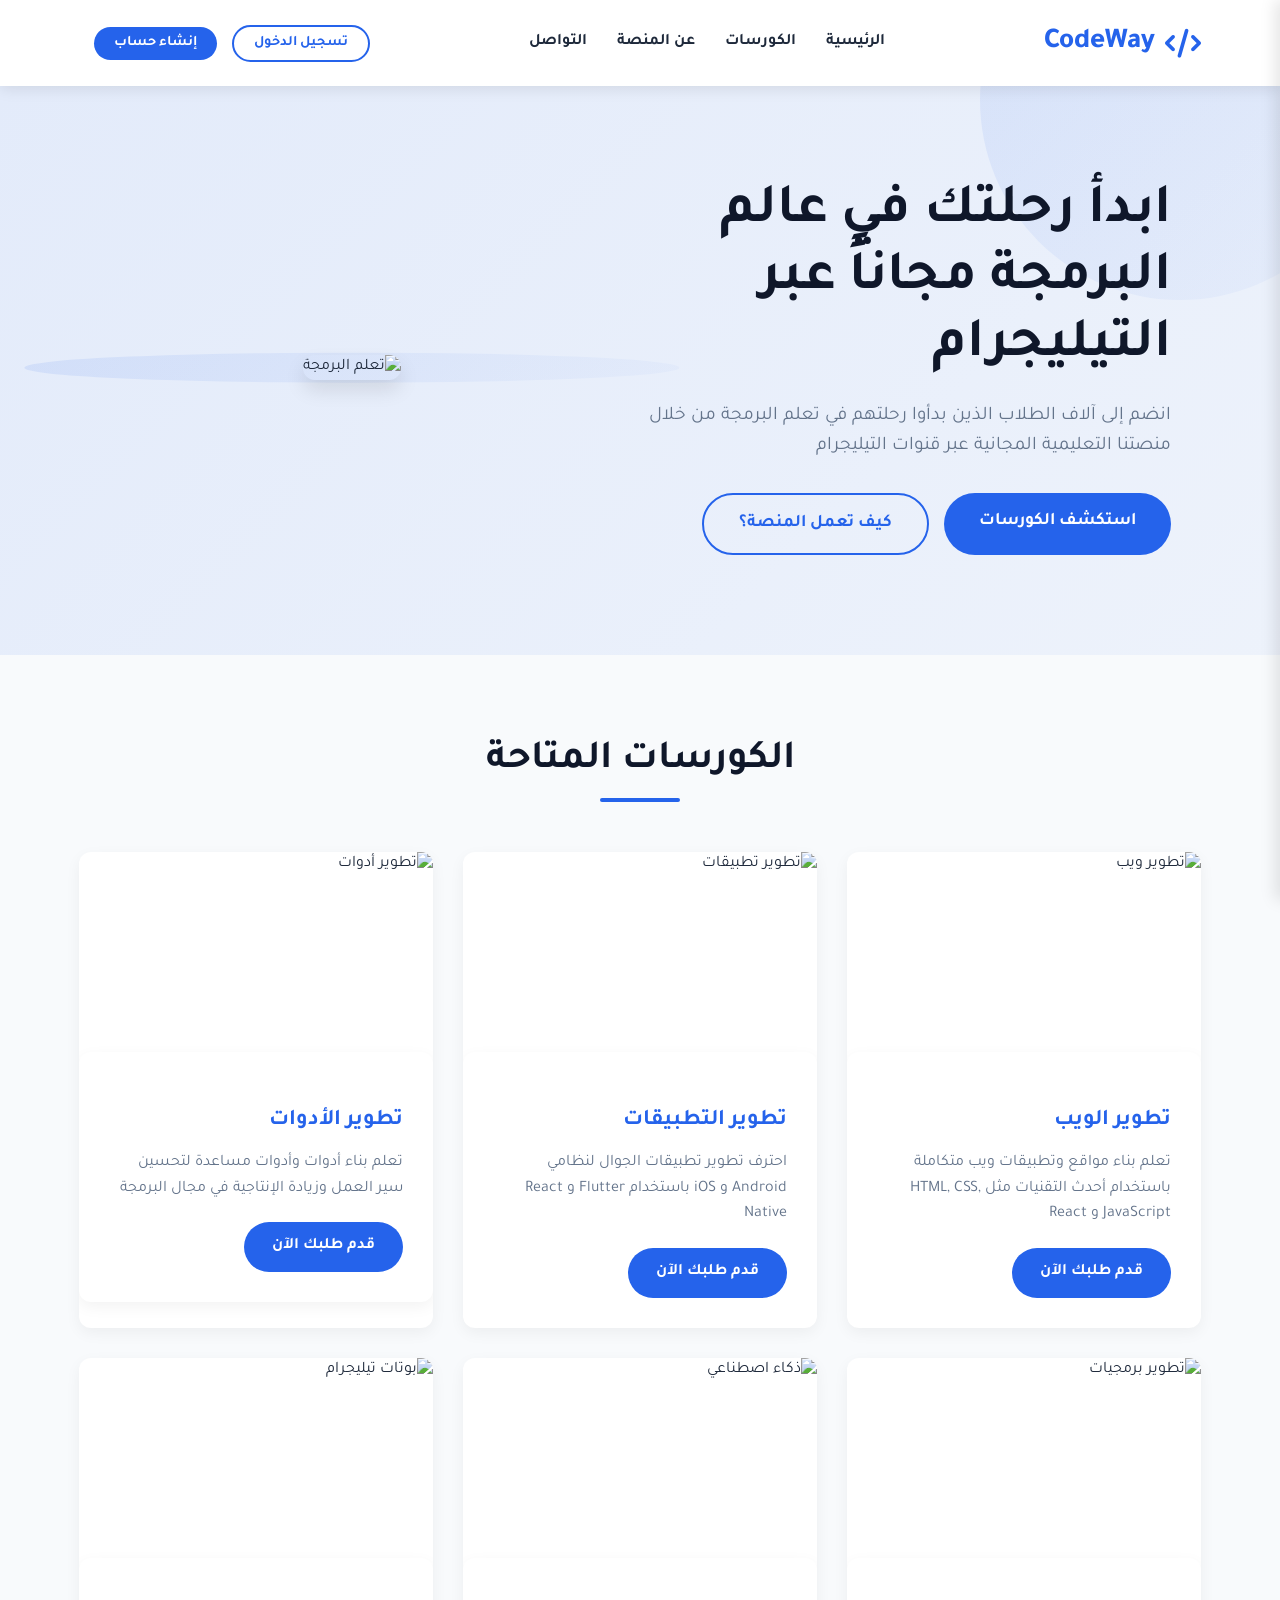
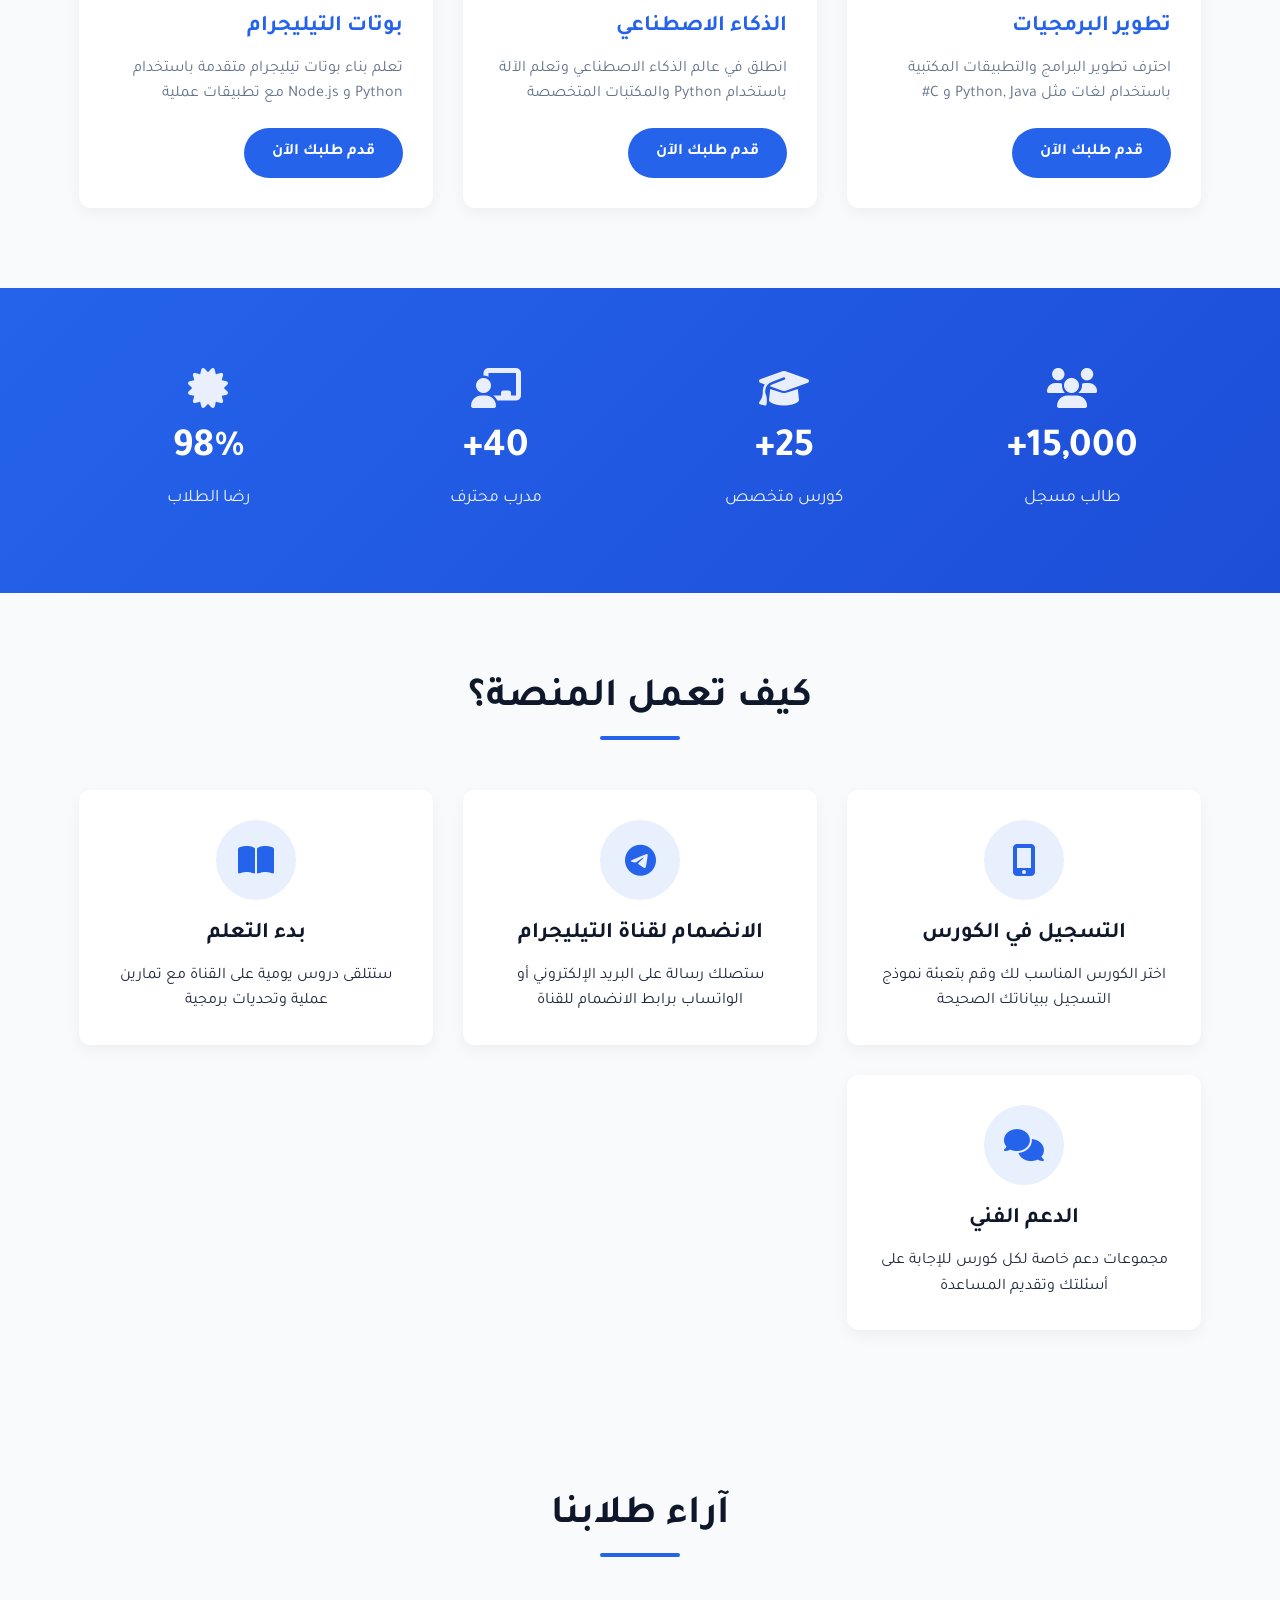
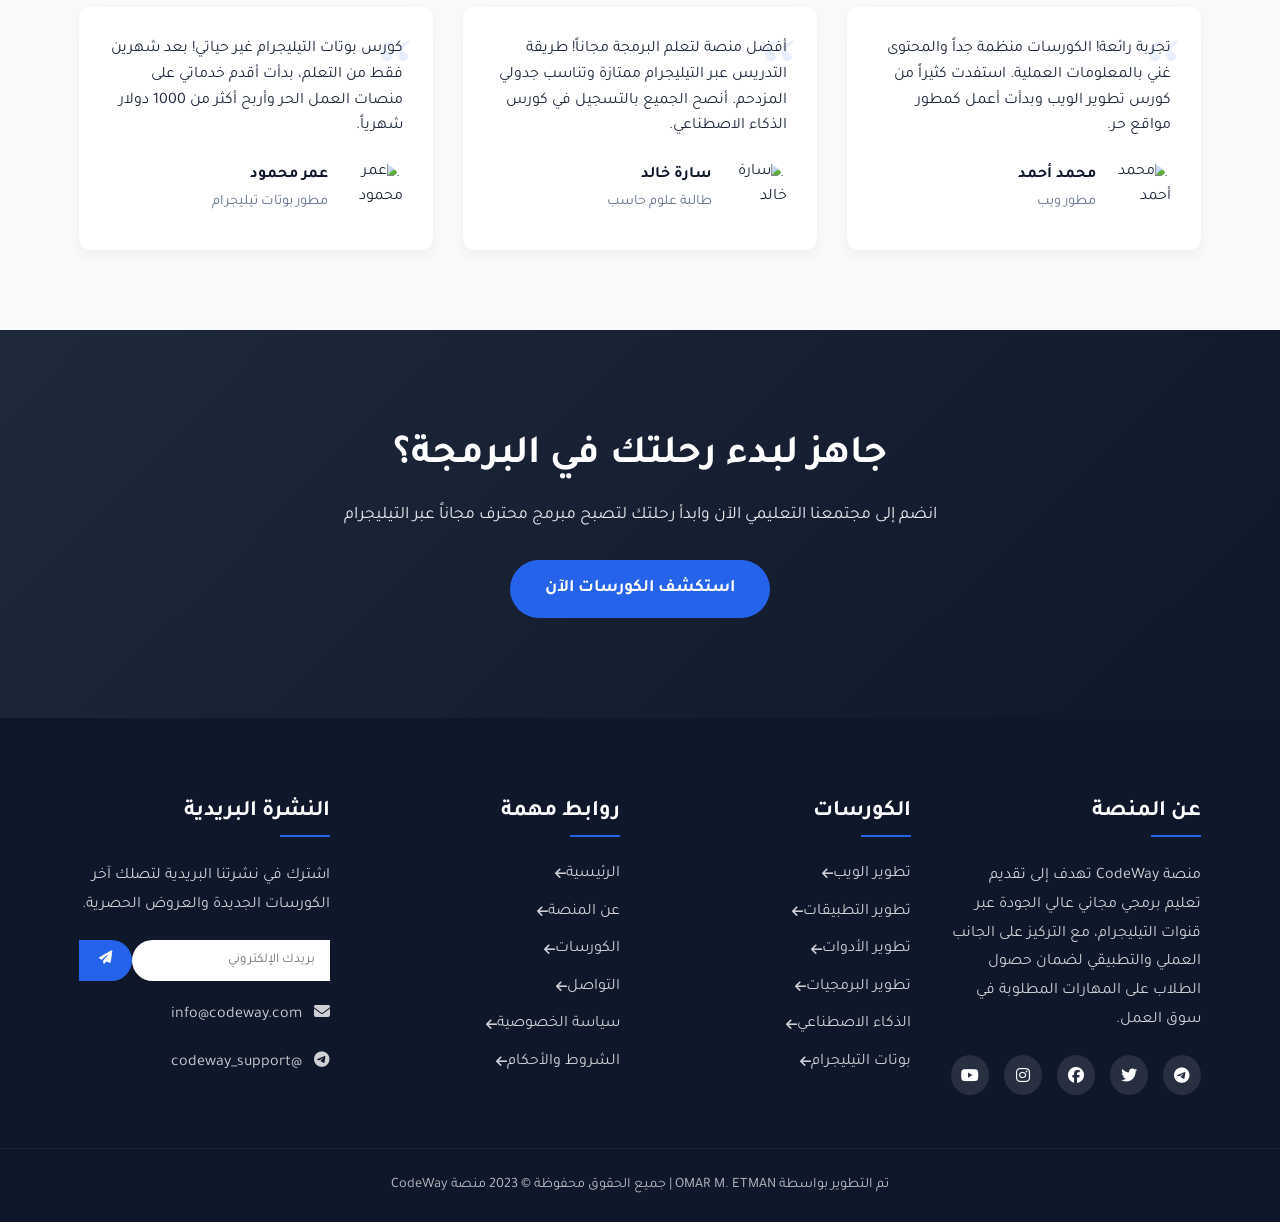
==== commit a8c5207e: "Update index.html" ====
--- a/index.html
+++ b/index.html
@@ -3,932 +3,1068 @@
 <head>
     <meta charset="UTF-8">
     <meta name="viewport" content="width=device-width, initial-scale=1.0">
-    <title>ابدأ طريقك - منصة التعلم البرمجي الاحترافية</title>
+    <title>منصة تعلم البرمجة | مجاناً عبر التيليجرام</title>
     <link rel="stylesheet" href="https://cdnjs.cloudflare.com/ajax/libs/font-awesome/6.4.0/css/all.min.css">
     <link href="https://fonts.googleapis.com/css2?family=Tajawal:wght@300;400;500;700;800&display=swap" rel="stylesheet">
     <style>
         :root {
             --primary: #2563eb;
-            --primary-light: #3b82f6;
             --primary-dark: #1d4ed8;
-            --secondary: #0ea5e9;
-            --accent: #8b5cf6;
-            --light: #ffffff;
-            --dark: #111827;
-            --gray: #6b7280;
-            --light-gray: #f3f4f6;
-            --dark-gray: #1f2937;
-            --border: #e5e7eb;
-            --success: #10b981;
-            --error: #ef4444;
-            --warning: #f59e0b;
+            --secondary: #1e293b;
+            --light: #f8fafc;
+            --dark: #0f172a;
+            --gray: #64748b;
+            --light-gray: #e2e8f0;
+            --border-radius: 12px;
+            --box-shadow: 0 10px 20px rgba(0, 0, 0, 0.1);
             --transition: all 0.3s ease;
-            --shadow: 0 4px 6px rgba(0, 0, 0, 0.05);
-            --shadow-lg: 0 10px 15px rgba(0, 0, 0, 0.1);
-            --rounded: 12px;
-            --rounded-sm: 8px;
-            --gradient: linear-gradient(135deg, var(--primary) 0%, var(--accent) 100%);
-        }
-        
+        }
+
         * {
             margin: 0;
             padding: 0;
             box-sizing: border-box;
+        }
+
+        body {
             font-family: 'Tajawal', sans-serif;
-        }
-        
-        body {
-            background-color: #f9fafb;
+            background-color: var(--light);
+            color: var(--secondary);
+            line-height: 1.6;
+            overflow-x: hidden;
+        }
+
+        h1, h2, h3, h4, h5, h6 {
+            font-weight: 700;
+            line-height: 1.3;
             color: var(--dark);
-            line-height: 1.6;
-            scroll-behavior: smooth;
-        }
-        
+        }
+
+        a {
+            text-decoration: none;
+            color: inherit;
+            transition: var(--transition);
+        }
+
+        button, .btn {
+            cursor: pointer;
+            transition: var(--transition);
+            border: none;
+            font-family: inherit;
+            font-weight: 500;
+        }
+
+        img {
+            max-width: 100%;
+            height: auto;
+        }
+
         .container {
-            width: 100%;
+            width: 90%;
             max-width: 1200px;
             margin: 0 auto;
-            padding: 0 1.5rem;
-        }
-        
+            padding: 0 15px;
+        }
+
+        .section {
+            padding: 80px 0;
+        }
+
+        .section-title {
+            text-align: center;
+            margin-bottom: 50px;
+            position: relative;
+        }
+
+        .section-title h2 {
+            font-size: 2.5rem;
+            display: inline-block;
+            padding-bottom: 15px;
+        }
+
+        .section-title h2::after {
+            content: '';
+            position: absolute;
+            bottom: 0;
+            left: 50%;
+            transform: translateX(-50%);
+            width: 80px;
+            height: 4px;
+            background: var(--primary);
+            border-radius: 2px;
+        }
+
+        .btn {
+            display: inline-block;
+            padding: 12px 28px;
+            border-radius: 50px;
+            font-size: 1rem;
+            font-weight: 600;
+            text-align: center;
+        }
+
+        .btn-primary {
+            background: var(--primary);
+            color: white;
+        }
+
+        .btn-primary:hover {
+            background: var(--primary-dark);
+            transform: translateY(-3px);
+            box-shadow: var(--box-shadow);
+        }
+
+        .btn-outline {
+            background: transparent;
+            border: 2px solid var(--primary);
+            color: var(--primary);
+        }
+
+        .btn-outline:hover {
+            background: var(--primary);
+            color: white;
+        }
+
+        .btn-large {
+            padding: 15px 35px;
+            font-size: 1.1rem;
+        }
+
         /* Header Styles */
         header {
-            background-color: var(--light);
-            padding: 1.2rem 0;
-            position: sticky;
+            background-color: white;
+            box-shadow: 0 2px 15px rgba(0, 0, 0, 0.1);
+            position: fixed;
             top: 0;
+            left: 0;
+            width: 100%;
             z-index: 1000;
-            box-shadow: var(--shadow);
-            transition: var(--transition);
-        }
-        
-        header.scrolled {
-            padding: 0.8rem 0;
-            box-shadow: 0 4px 12px rgba(0, 0, 0, 0.1);
-        }
-        
-        .header-container {
+        }
+
+        .navbar {
             display: flex;
             justify-content: space-between;
             align-items: center;
-        }
-        
+            padding: 20px 0;
+        }
+
         .logo {
             display: flex;
             align-items: center;
-            gap: 1rem;
-            text-decoration: none;
-        }
-        
-        .logo img {
-            height: 50px;
-            border-radius: 50%;
-            border: 2px solid var(--primary);
-            transition: var(--transition);
-        }
-        
-        header.scrolled .logo img {
-            height: 40px;
-        }
-        
-        .logo h1 {
             font-size: 1.8rem;
             font-weight: 800;
             color: var(--primary);
-            transition: var(--transition);
-        }
-        
-        header.scrolled .logo h1 {
-            font-size: 1.5rem;
-        }
-        
-        nav ul {
+        }
+
+        .logo i {
+            margin-left: 10px;
+        }
+
+        .nav-links {
             display: flex;
             list-style: none;
-            gap: 2.5rem;
-        }
-        
-        nav a {
-            color: var(--dark);
-            text-decoration: none;
+        }
+
+        .nav-links li {
+            margin: 0 15px;
+        }
+
+        .nav-links a {
             font-weight: 600;
-            font-size: 1.1rem;
-            transition: var(--transition);
-            padding: 0.5rem 0;
             position: relative;
-        }
-        
-        nav a:hover {
-            color: var(--primary);
-        }
-        
-        nav a::after {
+            padding: 5px 0;
+        }
+
+        .nav-links a::after {
             content: '';
             position: absolute;
             bottom: 0;
-            right: 0;
+            left: 0;
             width: 0;
             height: 2px;
             background: var(--primary);
             transition: var(--transition);
         }
-        
-        nav a:hover::after {
+
+        .nav-links a:hover::after {
             width: 100%;
         }
-        
-        .mobile-menu-btn {
+
+        .nav-btns {
+            display: flex;
+            align-items: center;
+        }
+
+        .auth-btn {
+            margin-left: 15px;
+            padding: 8px 20px;
+            font-size: 0.9rem;
+        }
+
+        .menu-toggle {
             display: none;
-            background: none;
-            border: none;
-            color: var(--dark);
             font-size: 1.5rem;
             cursor: pointer;
         }
-        
+
         /* Hero Section */
         .hero {
-            background: var(--gradient);
-            padding: 6rem 0;
+            padding: 180px 0 100px;
+            background: linear-gradient(135deg, rgba(37, 99, 235, 0.1) 0%, rgba(37, 99, 235, 0.05) 100%);
             position: relative;
             overflow: hidden;
-            color: white;
-        }
-        
+        }
+
         .hero::before {
             content: '';
             position: absolute;
-            top: 0;
-            right: 0;
+            top: -100px;
+            right: -100px;
+            width: 400px;
+            height: 400px;
+            border-radius: 50%;
+            background: linear-gradient(135deg, var(--primary) 0%, rgba(37, 99, 235, 0.3) 100%);
+            opacity: 0.1;
+            z-index: 0;
+        }
+
+        .hero-content {
+            display: flex;
+            align-items: center;
+            position: relative;
+            z-index: 1;
+        }
+
+        .hero-text {
+            flex: 1;
+            padding-right: 30px;
+        }
+
+        .hero-text h1 {
+            font-size: 3.5rem;
+            margin-bottom: 20px;
+            line-height: 1.2;
+        }
+
+        .hero-text p {
+            font-size: 1.2rem;
+            margin-bottom: 30px;
+            color: var(--gray);
+        }
+
+        .hero-btns {
+            display: flex;
+            gap: 15px;
+        }
+
+        .hero-image {
+            flex: 1;
+            text-align: center;
+            position: relative;
+        }
+
+        .hero-image::before {
+            content: '';
+            position: absolute;
+            top: 50%;
+            left: 50%;
+            transform: translate(-50%, -50%);
+            width: 120%;
+            height: 120%;
+            border-radius: 50%;
+            background: linear-gradient(135deg, var(--primary) 0%, rgba(37, 99, 235, 0.3) 100%);
+            opacity: 0.1;
+            z-index: -1;
+        }
+
+        .hero-image img {
+            max-width: 80%;
+            border-radius: var(--border-radius);
+            box-shadow: var(--box-shadow);
+        }
+
+        /* Courses Section */
+        .courses-grid {
+            display: grid;
+            grid-template-columns: repeat(auto-fill, minmax(300px, 1fr));
+            gap: 30px;
+        }
+
+        .course-card {
+            background: white;
+            border-radius: var(--border-radius);
+            overflow: hidden;
+            box-shadow: 0 5px 15px rgba(0, 0, 0, 0.05);
+            transition: var(--transition);
+        }
+
+        .course-card:hover {
+            transform: translateY(-10px);
+            box-shadow: var(--box-shadow);
+        }
+
+        .course-img {
+            height: 200px;
+            overflow: hidden;
+        }
+
+        .course-img img {
             width: 100%;
             height: 100%;
-            background: url('data:image/svg+xml;utf8,<svg xmlns="http://www.w3.org/2000/svg" viewBox="0 0 1440 320"><path fill="rgba(255,255,255,0.1)" fill-opacity="1" d="M0,288L48,272C96,256,192,224,288,197.3C384,171,480,149,576,165.3C672,181,768,235,864,250.7C960,267,1056,245,1152,224C1248,203,1344,181,1392,170.7L1440,160L1440,320L1392,320C1344,320,1248,320,1152,320C1056,320,960,320,864,320C768,320,672,320,576,320C480,320,384,320,288,320C192,320,96,320,48,320L0,320Z"></path></svg>');
-            background-size: cover;
-            background-position: bottom;
-            z-index: 0;
-        }
-        
-        .hero-content {
-            max-width: 800px;
-            margin: 0 auto;
+            object-fit: cover;
+            transition: var(--transition);
+        }
+
+        .course-card:hover .course-img img {
+            transform: scale(1.1);
+        }
+
+        .course-content {
+            padding: 25px;
+        }
+
+        .course-content h3 {
+            margin-bottom: 15px;
+            font-size: 1.4rem;
+        }
+
+        .course-content p {
+            color: var(--gray);
+            margin-bottom: 20px;
+        }
+
+        /* Stats Section */
+        .stats {
+            background: linear-gradient(135deg, var(--primary) 0%, var(--primary-dark) 100%);
+            color: white;
+            padding: 60px 0;
+        }
+
+        .stats-container {
+            display: grid;
+            grid-template-columns: repeat(auto-fit, minmax(200px, 1fr));
+            gap: 30px;
+        }
+
+        .stat-item {
             text-align: center;
-            position: relative;
-            z-index: 1;
-        }
-        
-        .hero h2 {
-            font-size: 3.2rem;
-            margin-bottom: 1.5rem;
-            font-weight: 800;
-            line-height: 1.2;
-            animation: fadeInDown 1s ease;
-        }
-        
-        .hero p {
-            font-size: 1.3rem;
-            margin-bottom: 2.5rem;
-            animation: fadeInUp 1s ease;
-        }
-        
-        .cta-button {
-            display: inline-block;
-            background-color: var(--light);
-            color: var(--primary);
-            text-decoration: none;
-            padding: 1rem 2.5rem;
-            border-radius: 50px;
-            font-weight: 700;
+            padding: 20px;
+        }
+
+        .stat-item i {
+            font-size: 2.5rem;
+            margin-bottom: 15px;
+            opacity: 0.9;
+        }
+
+        .stat-item h3 {
+            font-size: 2.5rem;
+            margin-bottom: 10px;
+            color: white;
+        }
+
+        .stat-item p {
             font-size: 1.1rem;
-            transition: var(--transition);
-            box-shadow: var(--shadow);
-            border: 2px solid transparent;
-            animation: pulse 2s infinite;
-        }
-        
-        .cta-button:hover {
-            background-color: var(--dark);
-            color: white;
-            transform: translateY(-3px);
-            box-shadow: var(--shadow-lg);
-        }
-        
+            opacity: 0.9;
+        }
+
         /* Features Section */
-        .features {
-            padding: 5rem 0;
-            background-color: var(--light-gray);
-        }
-        
         .features-grid {
             display: grid;
             grid-template-columns: repeat(auto-fit, minmax(300px, 1fr));
-            gap: 2rem;
-        }
-        
+            gap: 30px;
+        }
+
         .feature-card {
-            background: var(--light);
-            border-radius: var(--rounded);
-            padding: 2rem;
+            background: white;
+            padding: 30px;
+            border-radius: var(--border-radius);
+            box-shadow: 0 5px 15px rgba(0, 0, 0, 0.05);
+            transition: var(--transition);
             text-align: center;
-            box-shadow: var(--shadow);
-            transition: var(--transition);
-            border: 1px solid var(--border);
-        }
-        
+        }
+
         .feature-card:hover {
             transform: translateY(-10px);
-            box-shadow: var(--shadow-lg);
-        }
-        
+            box-shadow: var(--box-shadow);
+        }
+
         .feature-icon {
             width: 80px;
             height: 80px;
-            margin: 0 auto 1.5rem;
-            background: var(--gradient);
+            background: rgba(37, 99, 235, 0.1);
             border-radius: 50%;
             display: flex;
             align-items: center;
             justify-content: center;
-            color: white;
+            margin: 0 auto 20px;
+        }
+
+        .feature-icon i {
             font-size: 2rem;
-        }
-        
+            color: var(--primary);
+        }
+
         .feature-card h3 {
-            font-size: 1.5rem;
-            margin-bottom: 1rem;
-            color: var(--dark);
-        }
-        
-        .feature-card p {
-            color: var(--gray);
-        }
-        
-        /* Courses Section */
-        .section {
-            padding: 5rem 0;
-        }
-        
-        .section-title {
-            text-align: center;
-            margin-bottom: 3.5rem;
-        }
-        
-        .section-title h2 {
-            font-size: 2.5rem;
-            font-weight: 800;
-            color: var(--dark);
+            margin-bottom: 15px;
+            font-size: 1.4rem;
+        }
+
+        /* Testimonials Section */
+        .testimonials {
+            background-color: #f8fafc;
+        }
+
+        .testimonials-grid {
+            display: grid;
+            grid-template-columns: repeat(auto-fit, minmax(300px, 1fr));
+            gap: 30px;
+        }
+
+        .testimonial-card {
+            background: white;
+            padding: 30px;
+            border-radius: var(--border-radius);
+            box-shadow: 0 5px 15px rgba(0, 0, 0, 0.05);
             position: relative;
-            padding-bottom: 1rem;
-            margin-bottom: 1.5rem;
-            display: inline-block;
-        }
-        
-        .section-title h2::after {
-            content: '';
+        }
+
+        .testimonial-card::before {
+            content: '\201C';
             position: absolute;
-            bottom: 0;
-            right: 50%;
-            transform: translateX(50%);
-            width: 80px;
-            height: 4px;
-            background: var(--primary);
-            border-radius: 2px;
-        }
-        
-        .section-title p {
-            max-width: 700px;
-            margin: 0 auto;
-            color: var(--gray);
-            font-size: 1.1rem;
-        }
-        
-        .courses-grid {
-            display: grid;
-            grid-template-columns: repeat(auto-fill, minmax(350px, 1fr));
-            gap: 2.5rem;
-        }
-        
-        .course-card {
-            background: var(--light);
-            border-radius: var(--rounded);
-            overflow: hidden;
-            box-shadow: var(--shadow);
-            transition: var(--transition);
-            display: flex;
-            flex-direction: column;
-            height: 100%;
-            border: 1px solid var(--border);
+            top: 20px;
+            right: 20px;
+            font-size: 5rem;
+            color: rgba(37, 99, 235, 0.1);
+            font-family: Georgia, serif;
+            line-height: 1;
+        }
+
+        .testimonial-content {
+            margin-bottom: 20px;
             position: relative;
-        }
-        
-        .course-card:hover {
-            transform: translateY(-10px);
-            box-shadow: var(--shadow-lg);
-            border-color: var(--primary-light);
-        }
-        
-        .course-card .course-badge {
-            position: absolute;
-            top: 15px;
-            left: 15px;
-            background: var(--primary);
-            color: white;
-            padding: 0.3rem 1rem;
-            border-radius: 50px;
-            font-size: 0.9rem;
-            font-weight: 600;
-            z-index: 2;
-        }
-        
-        .course-image {
-            height: 200px;
-            background-size: cover;
-            background-position: center;
-        }
-        
-        .course-content {
-            padding: 2rem;
-            flex-grow: 1;
-            display: flex;
-            flex-direction: column;
-        }
-        
-        .course-content h3 {
-            font-size: 1.6rem;
-            margin-bottom: 1rem;
-            color: var(--dark);
-        }
-        
-        .course-content p {
-            color: var(--gray);
-            margin-bottom: 1.5rem;
-            flex-grow: 1;
-            font-size: 1.05rem;
-            line-height: 1.7;
-        }
-        
-        .course-meta {
-            display: flex;
-            justify-content: space-between;
-            margin-bottom: 1.5rem;
-            font-size: 0.9rem;
-            color: var(--gray);
-        }
-        
-        .course-meta div {
+            z-index: 1;
+        }
+
+        .testimonial-author {
             display: flex;
             align-items: center;
-            gap: 0.5rem;
-        }
-        
-        .course-btn {
-            align-self: flex-start;
-            background-color: var(--primary);
-            color: white;
-            border: none;
-            padding: 0.8rem 1.8rem;
-            border-radius: var(--rounded-sm);
-            cursor: pointer;
-            font-weight: 600;
-            transition: var(--transition);
-            display: flex;
-            align-items: center;
-            gap: 0.5rem;
-            font-size: 1rem;
-        }
-        
-        .course-btn:hover {
-            background-color: var(--primary-dark);
-        }
-        
-        /* Testimonials */
-        .testimonials {
-            background: var(--dark-gray);
-            color: white;
-            padding: 5rem 0;
-        }
-        
-        .testimonials-container {
-            max-width: 800px;
-            margin: 0 auto;
-        }
-        
-        .testimonial {
-            background: rgba(255, 255, 255, 0.05);
-            border-radius: var(--rounded);
-            padding: 2rem;
-            margin: 2rem 0;
-            position: relative;
-            border-left: 4px solid var(--primary);
-        }
-        
-        .testimonial-content {
-            font-size: 1.1rem;
-            line-height: 1.8;
-            margin-bottom: 1.5rem;
-            position: relative;
-        }
-        
-        .testimonial-content::before {
-            content: '"';
-            position: absolute;
-            top: -20px;
-            right: -10px;
-            font-size: 5rem;
-            color: rgba(255, 255, 255, 0.1);
-            font-family: Georgia, serif;
-        }
-        
-        .testimonial-author {
-            display: flex;
-            align-items: center;
-            gap: 1rem;
-        }
-        
-        .testimonial-avatar {
+        }
+
+        .author-img {
             width: 60px;
             height: 60px;
             border-radius: 50%;
-            display: flex;
-            align-items: center;
-            justify-content: center;
-            font-size: 2rem;
-            color: white;
-            flex-shrink: 0;
-        }
-        
-        .avatar-male {
-            background: linear-gradient(45deg, var(--primary) 0%, var(--secondary) 100%);
-        }
-        
-        .avatar-female {
-            background: linear-gradient(45deg, #ec4899 0%, #f472b6 100%);
-        }
-        
+            overflow: hidden;
+            margin-left: 15px;
+        }
+
+        .author-img img {
+            width: 100%;
+            height: 100%;
+            object-fit: cover;
+        }
+
         .author-info h4 {
-            font-size: 1.2rem;
-            margin-bottom: 0.2rem;
-        }
-        
+            margin-bottom: 5px;
+        }
+
         .author-info p {
-            color: var(--light-gray);
+            color: var(--gray);
             font-size: 0.9rem;
         }
-        
-        /* Stats Section */
-        .stats {
-            padding: 4rem 0;
-            background: var(--light);
-        }
-        
-        .stats-grid {
-            display: grid;
-            grid-template-columns: repeat(auto-fit, minmax(200px, 1fr));
-            gap: 2rem;
-            text-align: center;
-        }
-        
-        .stat-item {
-            padding: 1.5rem;
-        }
-        
-        .stat-item i {
-            font-size: 2.5rem;
-            margin-bottom: 1rem;
-            color: var(--primary);
-        }
-        
-        .stat-number {
-            font-size: 2.5rem;
-            font-weight: 800;
-            margin-bottom: 0.5rem;
-            color: var(--dark);
-        }
-        
-        .stat-label {
-            font-size: 1.1rem;
-            font-weight: 500;
-            color: var(--gray);
-        }
-        
-        /* Newsletter */
-        .newsletter {
-            background: var(--gradient);
-            padding: 4rem 0;
+
+        /* CTA Section */
+        .cta {
+            background: linear-gradient(135deg, var(--secondary) 0%, var(--dark) 100%);
             color: white;
             text-align: center;
-        }
-        
-        .newsletter-form {
-            max-width: 600px;
-            margin: 2rem auto 0;
-            display: flex;
-            gap: 1rem;
-        }
-        
-        .newsletter-input {
-            flex-grow: 1;
-            padding: 1rem;
-            border: none;
-            border-radius: var(--rounded-sm);
-            font-size: 1rem;
-        }
-        
-        .newsletter-btn {
-            background: var(--light);
-            color: var(--primary);
-            border: none;
-            padding: 0 2rem;
-            border-radius: var(--rounded-sm);
-            cursor: pointer;
-            font-weight: 600;
-            transition: var(--transition);
-        }
-        
-        .newsletter-btn:hover {
-            background: var(--dark);
+            padding: 100px 0;
+        }
+
+        .cta h2 {
+            font-size: 2.5rem;
+            margin-bottom: 20px;
             color: white;
         }
-        
+
+        .cta p {
+            max-width: 700px;
+            margin: 0 auto 30px;
+            font-size: 1.1rem;
+            opacity: 0.9;
+        }
+
         /* Footer */
         footer {
             background: var(--dark);
             color: white;
-            padding: 4rem 0 2rem;
-        }
-        
+            padding: 80px 0 0;
+        }
+
         .footer-grid {
             display: grid;
-            grid-template-columns: repeat(4, 1fr);
-            gap: 2rem;
-            margin-bottom: 3rem;
-        }
-        
-        .footer-col h4 {
-            font-size: 1.2rem;
-            margin-bottom: 1.5rem;
+            grid-template-columns: repeat(auto-fit, minmax(250px, 1fr));
+            gap: 40px;
+            margin-bottom: 50px;
+        }
+
+        .footer-col h3 {
+            color: white;
+            font-size: 1.4rem;
+            margin-bottom: 25px;
             position: relative;
-            padding-bottom: 0.8rem;
-        }
-        
-        .footer-col h4::after {
+            padding-bottom: 10px;
+        }
+
+        .footer-col h3::after {
             content: '';
             position: absolute;
             bottom: 0;
             right: 0;
             width: 50px;
-            height: 3px;
+            height: 2px;
             background: var(--primary);
         }
-        
+
+        .footer-col p {
+            opacity: 0.8;
+            margin-bottom: 20px;
+            line-height: 1.8;
+        }
+
         .footer-links {
             list-style: none;
         }
-        
+
         .footer-links li {
-            margin-bottom: 0.8rem;
-        }
-        
+            margin-bottom: 12px;
+        }
+
         .footer-links a {
-            color: #d1d5db;
-            text-decoration: none;
+            opacity: 0.8;
             transition: var(--transition);
             display: flex;
             align-items: center;
-            gap: 0.5rem;
-        }
-        
+        }
+
         .footer-links a:hover {
-            color: var(--primary-light);
-            transform: translateX(5px);
-        }
-        
+            opacity: 1;
+            color: var(--primary);
+        }
+
+        .footer-links a i {
+            margin-left: 8px;
+            font-size: 0.8rem;
+        }
+
         .social-links {
             display: flex;
-            gap: 1rem;
-            margin-top: 1rem;
-        }
-        
+            gap: 15px;
+            margin-top: 20px;
+        }
+
         .social-links a {
-            color: white;
+            display: flex;
+            align-items: center;
+            justify-content: center;
             width: 40px;
             height: 40px;
             border-radius: 50%;
             background: rgba(255, 255, 255, 0.1);
-            display: flex;
-            align-items: center;
-            justify-content: center;
             transition: var(--transition);
         }
-        
+
         .social-links a:hover {
             background: var(--primary);
             transform: translateY(-5px);
         }
-        
-        .copyright {
-            text-align: center;
-            padding-top: 2rem;
-            border-top: 1px solid rgba(255, 255, 255, 0.1);
-            color: #9ca3af;
-            font-size: 0.9rem;
-        }
-        
-        /* Forms */
-        .form-container {
-            max-width: 700px;
-            margin: 0 auto;
-            background: var(--light);
-            border-radius: var(--rounded);
-            padding: 2.5rem;
-            box-shadow: var(--shadow);
-            border: 1px solid var(--border);
-        }
-        
-        .form-title {
-            text-align: center;
-            font-size: 1.8rem;
-            margin-bottom: 2rem;
-            color: var(--dark);
-        }
-        
-        .form-group {
-            margin-bottom: 1.5rem;
-        }
-        
-        .form-group label {
-            display: block;
-            margin-bottom: 0.5rem;
-            font-weight: 600;
-            color: var(--dark);
-        }
-        
-        .form-control {
-            width: 100%;
-            padding: 0.9rem 1.2rem;
-            border: 1px solid var(--border);
-            border-radius: var(--rounded-sm);
-            font-size: 1rem;
-            transition: var(--transition);
-        }
-        
-        .form-control:focus {
-            outline: none;
-            border-color: var(--primary);
-            box-shadow: 0 0 0 3px rgba(37, 99, 235, 0.2);
-        }
-        
-        textarea.form-control {
-            min-height: 150px;
-            resize: vertical;
-        }
-        
-        .submit-btn {
+
+        .newsletter-form {
+            display: flex;
+            margin-top: 20px;
+        }
+
+        .newsletter-form input {
+            flex: 1;
+            padding: 12px 15px;
+            border: none;
+            border-radius: 50px 0 0 50px;
+            font-family: inherit;
+        }
+
+        .newsletter-form button {
             background: var(--primary);
             color: white;
             border: none;
-            padding: 0.9rem 2rem;
-            border-radius: var(--rounded-sm);
+            padding: 0 20px;
+            border-radius: 0 50px 50px 0;
             cursor: pointer;
+            transition: var(--transition);
+        }
+
+        .newsletter-form button:hover {
+            background: var(--primary-dark);
+        }
+
+        .footer-bottom {
+            padding: 25px 0;
+            border-top: 1px solid rgba(255, 255, 255, 0.1);
+            text-align: center;
+            opacity: 0.7;
+            font-size: 0.9rem;
+        }
+
+        /* Mobile Sidebar */
+        .mobile-sidebar {
+            position: fixed;
+            top: 0;
+            right: -300px;
+            width: 300px;
+            height: 100%;
+            background: white;
+            z-index: 2000;
+            box-shadow: -5px 0 15px rgba(0, 0, 0, 0.1);
+            transition: var(--transition);
+            padding: 20px;
+            overflow-y: auto;
+        }
+
+        .mobile-sidebar.active {
+            right: 0;
+        }
+
+        .sidebar-header {
+            display: flex;
+            justify-content: space-between;
+            align-items: center;
+            margin-bottom: 30px;
+            padding-bottom: 15px;
+            border-bottom: 1px solid var(--light-gray);
+        }
+
+        .close-sidebar {
+            font-size: 1.5rem;
+            cursor: pointer;
+            color: var(--dark);
+        }
+
+        .mobile-nav {
+            list-style: none;
+        }
+
+        .mobile-nav li {
+            margin-bottom: 15px;
+        }
+
+        .mobile-nav a {
+            display: block;
+            padding: 10px 0;
             font-weight: 600;
+            border-bottom: 1px solid var(--light-gray);
+        }
+
+        .mobile-auth {
+            margin-top: 30px;
+        }
+
+        .overlay {
+            position: fixed;
+            top: 0;
+            left: 0;
+            width: 100%;
+            height: 100%;
+            background: rgba(0, 0, 0, 0.5);
+            z-index: 1500;
+            opacity: 0;
+            visibility: hidden;
+            transition: var(--transition);
+        }
+
+        .overlay.active {
+            opacity: 1;
+            visibility: visible;
+        }
+
+        /* Modal */
+        .modal {
+            position: fixed;
+            top: 50%;
+            left: 50%;
+            transform: translate(-50%, -50%) scale(0.9);
+            background: white;
+            width: 90%;
+            max-width: 500px;
+            border-radius: var(--border-radius);
+            z-index: 2000;
+            opacity: 0;
+            visibility: hidden;
+            transition: var(--transition);
+            padding: 30px;
+            box-shadow: var(--box-shadow);
+        }
+
+        .modal.active {
+            opacity: 1;
+            visibility: visible;
+            transform: translate(-50%, -50%) scale(1);
+        }
+
+        .modal-header {
+            display: flex;
+            justify-content: space-between;
+            align-items: center;
+            margin-bottom: 20px;
+        }
+
+        .modal-header h3 {
+            font-size: 1.5rem;
+            color: var(--primary);
+        }
+
+        .close-modal {
+            font-size: 1.5rem;
+            cursor: pointer;
+            color: var(--gray);
+        }
+
+        .form-group {
+            margin-bottom: 20px;
+        }
+
+        .form-group label {
+            display: block;
+            margin-bottom: 8px;
+            font-weight: 500;
+        }
+
+        .form-group input {
+            width: 100%;
+            padding: 12px 15px;
+            border: 1px solid var(--light-gray);
+            border-radius: var(--border-radius);
+            font-family: inherit;
+            transition: var(--transition);
+        }
+
+        .form-group input:focus {
+            border-color: var(--primary);
+            outline: none;
+        }
+
+        .form-footer {
+            display: flex;
+            justify-content: space-between;
+            align-items: center;
+            margin-top: 20px;
+        }
+
+        .form-footer a {
+            color: var(--primary);
+            font-weight: 500;
+        }
+
+        /* Course Page */
+        .course-hero {
+            padding: 180px 0 80px;
+            background: linear-gradient(135deg, rgba(37, 99, 235, 0.1) 0%, rgba(37, 99, 235, 0.05) 100%);
+        }
+
+        .course-details {
+            display: grid;
+            grid-template-columns: 1fr 350px;
+            gap: 40px;
+        }
+
+        .course-content {
+            background: white;
+            padding: 30px;
+            border-radius: var(--border-radius);
+            box-shadow: 0 5px 15px rgba(0, 0, 0, 0.05);
+        }
+
+        .course-content h2 {
+            font-size: 2rem;
+            margin-bottom: 20px;
+            padding-bottom: 15px;
+            border-bottom: 2px solid var(--light-gray);
+        }
+
+        .course-content h3 {
+            margin: 25px 0 15px;
+            color: var(--primary);
+        }
+
+        .course-features {
+            list-style: none;
+            margin-bottom: 30px;
+        }
+
+        .course-features li {
+            padding: 10px 0;
+            border-bottom: 1px solid var(--light-gray);
+            display: flex;
+            align-items: center;
+        }
+
+        .course-features li i {
+            color: var(--primary);
+            margin-left: 10px;
+        }
+
+        .course-form {
+            background: white;
+            padding: 30px;
+            border-radius: var(--border-radius);
+            box-shadow: 0 5px 15px rgba(0, 0, 0, 0.05);
+        }
+
+        .course-form h3 {
+            font-size: 1.5rem;
+            margin-bottom: 20px;
+            text-align: center;
+            color: var(--primary);
+        }
+
+        .form-row {
+            display: flex;
+            gap: 15px;
+            margin-bottom: 15px;
+        }
+
+        .form-row .form-group {
+            flex: 1;
+            margin-bottom: 0;
+        }
+
+        .form-submit {
+            width: 100%;
+            padding: 15px;
             font-size: 1.1rem;
-            transition: var(--transition);
-            display: block;
-            width: 100%;
-        }
-        
-        .submit-btn:hover {
-            background: var(--primary-dark);
-        }
-        
-        /* Animations */
-        @keyframes fadeIn {
-            from { opacity: 0; transform: translateY(20px); }
-            to { opacity: 1; transform: translateY(0); }
-        }
-        
-        @keyframes fadeInDown {
-            from { opacity: 0; transform: translateY(-20px); }
-            to { opacity: 1; transform: translateY(0); }
-        }
-        
-        @keyframes fadeInUp {
-            from { opacity: 0; transform: translateY(20px); }
-            to { opacity: 1; transform: translateY(0); }
-        }
-        
-        @keyframes pulse {
-            0% { box-shadow: 0 0 0 0 rgba(37, 99, 235, 0.7); }
-            70% { box-shadow: 0 0 0 15px rgba(37, 99, 235, 0); }
-            100% { box-shadow: 0 0 0 0 rgba(37, 99, 235, 0); }
-        }
-        
-        .animate {
-            animation: fadeIn 0.8s ease;
-        }
-        
-        /* Responsive Design */
+            margin-top: 10px;
+        }
+
+        /* Responsive */
         @media (max-width: 992px) {
-            .footer-grid {
-                grid-template-columns: repeat(2, 1fr);
-            }
-        }
-        
-        @media (max-width: 768px) {
-            nav ul {
-                display: none;
-                position: fixed;
-                top: 0;
-                right: 0;
-                width: 70%;
-                height: 100vh;
-                background: var(--light);
+            .hero-content {
                 flex-direction: column;
-                padding: 5rem 2rem;
-                z-index: 1000;
-                gap: 1.5rem;
-                box-shadow: -5px 0 15px rgba(0, 0, 0, 0.1);
-            }
-            
-            nav ul.show {
-                display: flex;
-            }
-            
-            .mobile-menu-btn {
-                display: block;
-                z-index: 1001;
-            }
-            
-            .hero h2 {
-                font-size: 2.5rem;
+                text-align: center;
+            }
+            
+            .hero-text {
+                padding-right: 0;
+                margin-bottom: 50px;
+            }
+            
+            .hero-btns {
+                justify-content: center;
             }
             
             .section-title h2 {
                 font-size: 2rem;
             }
-            
-            .courses-grid {
+        }
+
+        @media (max-width: 768px) {
+            .menu-toggle {
+                display: block;
+            }
+            
+            .nav-links, .nav-btns {
+                display: none;
+            }
+            
+            .hero-text h1 {
+                font-size: 2.5rem;
+            }
+            
+            .course-details {
                 grid-template-columns: 1fr;
             }
             
-            .newsletter-form {
+            .form-row {
                 flex-direction: column;
-            }
-        }
-        
+                gap: 0;
+            }
+        }
+
         @media (max-width: 576px) {
             .hero {
-                padding: 4rem 0;
-            }
-            
-            .hero h2 {
+                padding: 150px 0 80px;
+            }
+            
+            .hero-text h1 {
                 font-size: 2rem;
             }
             
-            .hero p {
-                font-size: 1.1rem;
-            }
-            
-            .footer-grid {
-                grid-template-columns: 1fr;
+            .section {
+                padding: 60px 0;
+            }
+            
+            .hero-btns {
+                flex-direction: column;
+            }
+            
+            .btn {
+                width: 100%;
+                margin-bottom: 10px;
             }
         }
     </style>
 </head>
 <body>
     <!-- Header -->
-    <header id="header">
-        <div class="container header-container">
-            <a href="#" class="logo">
-                <img src="https://i.postimg.cc/C5sgw6T5/Picsart-25-06-07-10-18-36-116.jpg" alt="شعار ابدأ طريقك">
-                <h1>ابدأ طريقك</h1>
-            </a>
-            <nav>
-                <ul id="navMenu">
-                    <li><a href="#home">الرئيسية</a></li>
-                    <li><a href="#courses">الدورات</a></li>
-                    <li><a href="#about">من نحن</a></li>
-                    <li><a href="#testimonials">آراء الطلاب</a></li>
-                    <li><a href="#contact">تواصل معنا</a></li>
-                    <li><a href="#" class="cta-button">تسجيل الدخول</a></li>
+    <header>
+        <div class="container">
+            <nav class="navbar">
+                <a href="index.html" class="logo">
+                    <i class="fas fa-code"></i>
+                    CodeWay
+                </a>
+                
+                <ul class="nav-links">
+                    <li><a href="index.html">الرئيسية</a></li>
+                    <li><a href="courses.html">الكورسات</a></li>
+                    <li><a href="about.html">عن المنصة</a></li>
+                    <li><a href="contact.html">التواصل</a></li>
                 </ul>
-                <button class="mobile-menu-btn" id="mobileMenuBtn">
+                
+                <div class="nav-btns">
+                    <button class="btn btn-outline auth-btn" id="loginBtn">تسجيل الدخول</button>
+                    <button class="btn btn-primary auth-btn" id="signupBtn">إنشاء حساب</button>
+                </div>
+                
+                <div class="menu-toggle" id="menuToggle">
                     <i class="fas fa-bars"></i>
-                </button>
+                </div>
             </nav>
         </div>
     </header>
 
+    <!-- Mobile Sidebar -->
+    <div class="mobile-sidebar" id="mobileSidebar">
+        <div class="sidebar-header">
+            <div class="logo">
+                <i class="fas fa-code"></i>
+                CodeWay
+            </div>
+            <div class="close-sidebar" id="closeSidebar">
+                <i class="fas fa-times"></i>
+            </div>
+        </div>
+        
+        <ul class="mobile-nav">
+            <li><a href="index.html">الرئيسية</a></li>
+            <li><a href="courses.html">الكورسات</a></li>
+            <li><a href="about.html">عن المنصة</a></li>
+            <li><a href="contact.html">التواصل</a></li>
+        </ul>
+        
+        <div class="mobile-auth">
+            <button class="btn btn-primary" style="width: 100%; margin-bottom: 15px;" id="mobileLoginBtn">تسجيل الدخول</button>
+            <button class="btn btn-outline" style="width: 100%;" id="mobileSignupBtn">إنشاء حساب</button>
+        </div>
+    </div>
+    <div class="overlay" id="overlay"></div>
+
     <!-- Hero Section -->
-    <section class="hero" id="home">
-        <div class="container hero-content">
-            <h2>ابدأ رحلتك البرمجية مع <span>منصة "ابدأ طريقك"</span></h2>
-            <p>منصة تعليمية عربية متخصصة في تقديم دورات برمجية احترافية مجاناً عبر قنوات التلجرام</p>
-            <a href="#courses" class="cta-button">اكتشف دوراتنا</a>
+    <section class="hero">
+        <div class="container">
+            <div class="hero-content">
+                <div class="hero-text">
+                    <h1>ابدأ رحلتك في عالم البرمجة مجاناً عبر التيليجرام</h1>
+                    <p>انضم إلى آلاف الطلاب الذين بدأوا رحلتهم في تعلم البرمجة من خلال منصتنا التعليمية المجانية عبر قنوات التيليجرام</p>
+                    <div class="hero-btns">
+                        <a href="courses.html" class="btn btn-primary btn-large">استكشف الكورسات</a>
+                        <a href="#how-it-works" class="btn btn-outline btn-large">كيف تعمل المنصة؟</a>
+                    </div>
+                </div>
+                <div class="hero-image">
+                    <img src="https://images.unsplash.com/photo-1555066931-4365d14bab8c?ixlib=rb-4.0.3&ixid=M3wxMjA3fDB8MHxwaG90by1wYWdlfHx8fGVufDB8fHx8fA%3D%3D&auto=format&fit=crop&w=1170&q=80" alt="تعلم البرمجة">
+                </div>
+            </div>
         </div>
     </section>
 
-    <!-- Features Section -->
-    <section class="features">
-        <div class="container">
-            <div class="features-grid">
-                <div class="feature-card animate">
-                    <div class="feature-icon">
-                        <i class="fas fa-graduation-cap"></i>
-                    </div>
-                    <h3>تعليم مجاني بالكامل</h3>
-                    <p>جميع دوراتنا مجانية بالكامل بدون أي تكاليف خفية</p>
-                </div>
-                
-                <div class="feature-card animate" style="animation-delay: 0.2s;">
-                    <div class="feature-icon">
-                        <i class="fas fa-hands-helping"></i>
-                    </div>
-                    <h3>دعم فني متكامل</h3>
-                    <p>فريق دعم فني متاح للإجابة على استفساراتك طوال اليوم</p>
-                </div>
-                
-                <div class="feature-card animate" style="animation-delay: 0.4s;">
-                    <div class="feature-icon">
-                        <i class="fas fa-project-diagram"></i>
-                    </div>
-                    <h3>مشاريع عملية</h3>
-                    <p>تطبيق عملي على مشاريع حقيقية خلال رحلة التعلم</p>
-                </div>
-                
-                <div class="feature-card animate" style="animation-delay: 0.6s;">
-                    <div class="feature-icon">
-                        <i class="fas fa-certificate"></i>
-                    </div>
-                    <h3>شهادات معتمدة</h3>
-                    <p>شهادات إتمام معتمدة بعد إتمام كل دورة بنجاح</p>
-                </div>
-            </div>
-        </div>
-    </section>
-
     <!-- Courses Section -->
-    <section class="section" id="courses">
+    <section class="section">
         <div class="container">
             <div class="section-title">
-                <h2>أهم الدورات</h2>
-                <p>اختر من بين دوراتنا المتخصصة وابدأ رحلتك في عالم البرمجة</p>
+                <h2>الكورسات المتاحة</h2>
             </div>
             
             <div class="courses-grid">
                 <!-- Course 1 -->
-                <div class="course-card animate">
-                    <div class="course-badge">الأكثر طلباً</div>
-                    <div class="course-image" style="background: linear-gradient(rgba(0,0,0,0.2), rgba(0,0,0,0.2)), url('https://images.unsplash.com/photo-1555066931-4365d14bab8c?ixlib=rb-4.0.3&ixid=M3wxMjA3fDB8MHxwaG90by1wYWdlfHx8fGVufDB8fHx8fA%3D%3D&auto=format&fit=crop&w=1170&q=80');"></div>
+                <div class="course-card">
+                    <div class="course-img">
+                        <img src="https://images.unsplash.com/photo-1463171379579-3fdfb86d6285?ixlib=rb-4.0.3&ixid=M3wxMjA3fDB8MHxwaG90by1wYWdlfHx8fGVufDB8fHx8fA%3D%3D&auto=format&fit=crop&w=1170&q=80" alt="تطوير ويب">
+                    </div>
                     <div class="course-content">
-                        <h3>تطوير الويب الشامل</h3>
-                        <p>دورة شاملة تغطي جميع جوانب تطوير الويب من البداية حتى الاحتراف. ستتعلم HTML, CSS, JavaScript, React, Node.js وتقنيات حديثة أخرى لبناء تطبيقات ويب كاملة.</p>
-                        <div class="course-meta">
-                            <div><i class="far fa-clock"></i> 120 ساعة</div>
-                            <div><i class="fas fa-user-graduate"></i> متقدم</div>
-                        </div>
-                        <button class="course-btn" data-course="تطوير الويب">
-                            <i class="fas fa-user-plus"></i> التسجيل في الدورة
-                        </button>
+                        <h3>تطوير الويب</h3>
+                        <p>تعلم بناء مواقع وتطبيقات ويب متكاملة باستخدام أحدث التقنيات مثل HTML, CSS, JavaScript و React</p>
+                        <a href="web-development.html" class="btn btn-primary">قدم طلبك الآن</a>
                     </div>
                 </div>
                 
                 <!-- Course 2 -->
-                <div class="course-card animate" style="animation-delay: 0.2s;">
-                    <div class="course-badge">جديد</div>
-                    <div class="course-image" style="background: linear-gradient(rgba(0,0,0,0.2), rgba(0,0,0,0.2)), url('https://images.unsplash.com/photo-1607252650355-f7fd0460ccdb?ixlib=rb-4.0.3&ixid=M3wxMjA3fDB8MHxwaG90by1wYWdlfHx8fGVufDB8fHx8fA%3D%3D&auto=format&fit=crop&w=1170&q=80');"></div>
+                <div class="course-card">
+                    <div class="course-img">
+                        <img src="https://images.unsplash.com/photo-1607252650355-f7fd0460ccdb?ixlib=rb-4.0.3&ixid=M3wxMjA3fDB8MHxwaG90by1wYWdlfHx8fGVufDB8fHx8fA%3D%3D&auto=format&fit=crop&w=1170&q=80" alt="تطوير تطبيقات">
+                    </div>
                     <div class="course-content">
                         <h3>تطوير التطبيقات</h3>
-                        <p>احترف تطوير تطبيقات الهواتف المحمولة لنظامي iOS و Android. الدورة تغطي React Native, Flutter, Kotlin و Swift لبناء تطبيقات احترافية قابلة للنشر على المتاجر.</p>
-                        <div class="course-meta">
-                            <div><i class="far fa-clock"></i> 90 ساعة</div>
-                            <div><i class="fas fa-user-graduate"></i> متوسط</div>
-                        </div>
-                        <button class="course-btn" data-course="تطوير التطبيقات">
-                            <i class="fas fa-user-plus"></i> التسجيل في الدورة
-                        </button>
+                        <p>احترف تطوير تطبيقات الجوال لنظامي Android و iOS باستخدام Flutter و React Native</p>
+                        <a href="app-development.html" class="btn btn-primary">قدم طلبك الآن</a>
                     </div>
                 </div>
                 
                 <!-- Course 3 -->
-                <div class="course-card animate" style="animation-delay: 0.4s;">
-                    <div class="course-badge">مميز</div>
-                    <div class="course-image" style="background: linear-gradient(rgba(0,0,0,0.2), rgba(0,0,0,0.2)), url('https://images.unsplash.com/photo-1581094794329-16a62e7fdc4f?ixlib=rb-4.0.3&ixid=M3wxMjA3fDB8MHxwaG90by1wYWdlfHx8fGVufDB8fHx8fA%3D%3D&auto=format&fit=crop&w=1170&q=80');"></div>
+                <div class="course-card">
+                    <div class="course-img">
+                        <img src="https://images.unsplash.com/photo-1551650975-87deedd944c3?ixlib=rb-4.0.3&ixid=M3wxMjA3fDB8MHxwaG90by1wYWdlfHx8fGVufDB8fHx8fA%3D%3D&auto=format&fit=crop&w=1074&q=80" alt="تطوير أدوات">
+                    </div>
                     <div class="course-content">
-                        <h3>أدوات الذكاء الاصطناعي</h3>
-                        <p>استكشف عالم الذكاء الاصطناعي وتعلم استخدام أهم الأدوات والمكتبات مثل TensorFlow, PyTorch. الدورة تشمل معالجة اللغة، الرؤية الحاسوبية، والتعلم العميق.</p>
-                        <div class="course-meta">
-                            <div><i class="far fa-clock"></i> 100 ساعة</div>
-                            <div><i class="fas fa-user-graduate"></i> متوسط</div>
-                        </div>
-                        <button class="course-btn" data-course="أدوات الذكاء الاصطناعي">
-                            <i class="fas fa-user-plus"></i> التسجيل في الدورة
-                        </button>
-                    </div>
-                </div>
-            </div>
-            
-            <div style="text-align: center; margin-top: 3rem;">
-                <a href="#" class="cta-button">تصفح جميع الدورات</a>
+                        <h3>تطوير الأدوات</h3>
+                        <p>تعلم بناء أدوات وأدوات مساعدة لتحسين سير العمل وزيادة الإنتاجية في مجال البرمجة</p>
+                        <a href="tools-development.html" class="btn btn-primary">قدم طلبك الآن</a>
+                    </div>
+                </div>
+                
+                <!-- Course 4 -->
+                <div class="course-card">
+                    <div class="course-img">
+                        <img src="https://images.unsplash.com/photo-1542831371-29b0f74f9713?ixlib=rb-4.0.3&ixid=M3wxMjA3fDB8MHxwaG90by1wYWdlfHx8fGVufDB8fHx8fA%3D%3D&auto=format&fit=crop&w=1170&q=80" alt="تطوير برمجيات">
+                    </div>
+                    <div class="course-content">
+                        <h3>تطوير البرمجيات</h3>
+                        <p>احترف تطوير البرامج والتطبيقات المكتبية باستخدام لغات مثل Python, Java و C#</p>
+                        <a href="software-development.html" class="btn btn-primary">قدم طلبك الآن</a>
+                    </div>
+                </div>
+                
+                <!-- Course 5 -->
+                <div class="course-card">
+                    <div class="course-img">
+                        <img src="https://images.unsplash.com/photo-1677442135722-5fceb7d2d5a2?ixlib=rb-4.0.3&ixid=M3wxMjA3fDB8MHxwaG90by1wYWdlfHx8fGVufDB8fHx8fA%3D%3D&auto=format&fit=crop&w=1332&q=80" alt="ذكاء اصطناعي">
+                    </div>
+                    <div class="course-content">
+                        <h3>الذكاء الاصطناعي</h3>
+                        <p>انطلق في عالم الذكاء الاصطناعي وتعلم الآلة باستخدام Python والمكتبات المتخصصة</p>
+                        <a href="ai-development.html" class="btn btn-primary">قدم طلبك الآن</a>
+                    </div>
+                </div>
+                
+                <!-- Course 6 -->
+                <div class="course-card">
+                    <div class="course-img">
+                        <img src="https://images.unsplash.com/photo-1623282033815-40b05d96c903?ixlib=rb-4.0.3&ixid=M3wxMjA3fDB8MHxwaG90by1wYWdlfHx8fGVufDB8fHx8fA%3D%3D&auto=format&fit=crop&w=1170&q=80" alt="بوتات تيليجرام">
+                    </div>
+                    <div class="course-content">
+                        <h3>بوتات التيليجرام</h3>
+                        <p>تعلم بناء بوتات تيليجرام متقدمة باستخدام Python و Node.js مع تطبيقات عملية</p>
+                        <a href="telegram-bots.html" class="btn btn-primary">قدم طلبك الآن</a>
+                    </div>
+                </div>
             </div>
         </div>
     </section>
@@ -936,81 +1072,123 @@
     <!-- Stats Section -->
     <section class="stats">
         <div class="container">
-            <div class="stats-grid">
-                <div class="stat-item animate">
+            <div class="stats-container">
+                <div class="stat-item">
                     <i class="fas fa-users"></i>
-                    <div class="stat-number">7,500+</div>
-                    <div class="stat-label">طالب مسجل</div>
-                </div>
-                <div class="stat-item animate" style="animation-delay: 0.2s;">
+                    <h3>15,000+</h3>
+                    <p>طالب مسجل</p>
+                </div>
+                <div class="stat-item">
                     <i class="fas fa-graduation-cap"></i>
-                    <div class="stat-number">42</div>
-                    <div class="stat-label">دورة تدريبية</div>
-                </div>
-                <div class="stat-item animate" style="animation-delay: 0.4s;">
+                    <h3>25+</h3>
+                    <p>كورس متخصص</p>
+                </div>
+                <div class="stat-item">
                     <i class="fas fa-chalkboard-teacher"></i>
-                    <div class="stat-number">18</div>
-                    <div class="stat-label">مدرب محترف</div>
-                </div>
-                <div class="stat-item animate" style="animation-delay: 0.6s;">
-                    <i class="fas fa-project-diagram"></i>
-                    <div class="stat-number">350+</div>
-                    <div class="stat-label">مشروع طلابي</div>
+                    <h3>40+</h3>
+                    <p>مدرب محترف</p>
+                </div>
+                <div class="stat-item">
+                    <i class="fas fa-certificate"></i>
+                    <h3>98%</h3>
+                    <p>رضا الطلاب</p>
                 </div>
             </div>
         </div>
     </section>
 
+    <!-- Features Section -->
+    <section class="section" id="how-it-works">
+        <div class="container">
+            <div class="section-title">
+                <h2>كيف تعمل المنصة؟</h2>
+            </div>
+            
+            <div class="features-grid">
+                <div class="feature-card">
+                    <div class="feature-icon">
+                        <i class="fas fa-mobile-alt"></i>
+                    </div>
+                    <h3>التسجيل في الكورس</h3>
+                    <p>اختر الكورس المناسب لك وقم بتعبئة نموذج التسجيل ببياناتك الصحيحة</p>
+                </div>
+                
+                <div class="feature-card">
+                    <div class="feature-icon">
+                        <i class="fab fa-telegram"></i>
+                    </div>
+                    <h3>الانضمام لقناة التيليجرام</h3>
+                    <p>ستصلك رسالة على البريد الإلكتروني أو الواتساب برابط الانضمام للقناة</p>
+                </div>
+                
+                <div class="feature-card">
+                    <div class="feature-icon">
+                        <i class="fas fa-book-open"></i>
+                    </div>
+                    <h3>بدء التعلم</h3>
+                    <p>ستتلقى دروس يومية على القناة مع تمارين عملية وتحديات برمجية</p>
+                </div>
+                
+                <div class="feature-card">
+                    <div class="feature-icon">
+                        <i class="fas fa-comments"></i>
+                    </div>
+                    <h3>الدعم الفني</h3>
+                    <p>مجموعات دعم خاصة لكل كورس للإجابة على أسئلتك وتقديم المساعدة</p>
+                </div>
+            </div>
+        </div>
+    </section>
+
     <!-- Testimonials Section -->
-    <section class="testimonials" id="testimonials">
+    <section class="section testimonials">
         <div class="container">
             <div class="section-title">
                 <h2>آراء طلابنا</h2>
-                <p>تجارب حقيقية من طلاب منصتنا</p>
-            </div>
-            
-            <div class="testimonials-container">
-                <div class="testimonial animate">
+            </div>
+            
+            <div class="testimonials-grid">
+                <div class="testimonial-card">
                     <div class="testimonial-content">
-                        دورة تطوير الويب غيرت مساري المهني تماماً. بعد إكمال الدورة، تمكنت من الحصول على وظيفة كمطور ويب في شركة تقنية رائدة. المحتوى غني ومفصل، والمدربون متاحون دائماً للإجابة على الأسئلة.
+                        <p>تجربة رائعة! الكورسات منظمة جداً والمحتوى غني بالمعلومات العملية. استفدت كثيراً من كورس تطوير الويب وبدأت أعمل كمطور مواقع حر.</p>
                     </div>
                     <div class="testimonial-author">
-                        <div class="testimonial-avatar avatar-male">
-                            <i class="fas fa-user"></i>
+                        <div class="author-img">
+                            <img src="https://randomuser.me/api/portraits/men/32.jpg" alt="محمد أحمد">
                         </div>
                         <div class="author-info">
                             <h4>محمد أحمد</h4>
-                            <p>مطور ويب في شركة تقنية</p>
+                            <p>مطور ويب</p>
                         </div>
                     </div>
                 </div>
                 
-                <div class="testimonial animate" style="animation-delay: 0.2s;">
+                <div class="testimonial-card">
                     <div class="testimonial-content">
-                        تعلمت تطوير تطبيقات الهواتف من خلال هذه المنصة، وبدأت العمل كمستقل خلال 3 أشهر فقط. المنظمة ممتازة، والدروس عملية وتركز على الجانب التطبيقي. أنصح أي شخص يريد تعلم البرمجة بالبدء مع "ابدأ طريقك".
+                        <p>أفضل منصة لتعلم البرمجة مجاناً! طريقة التدريس عبر التيليجرام ممتازة وتناسب جدولي المزدحم. أنصح الجميع بالتسجيل في كورس الذكاء الاصطناعي.</p>
                     </div>
                     <div class="testimonial-author">
-                        <div class="testimonial-avatar avatar-female">
-                            <i class="fas fa-user"></i>
+                        <div class="author-img">
+                            <img src="https://randomuser.me/api/portraits/women/44.jpg" alt="سارة خالد">
                         </div>
                         <div class="author-info">
-                            <h4>سارة عبدالله</h4>
-                            <p>مطورة تطبيقات مستقلة</p>
+                            <h4>سارة خالد</h4>
+                            <p>طالبة علوم حاسب</p>
                         </div>
                     </div>
                 </div>
                 
-                <div class="testimonial animate" style="animation-delay: 0.4s;">
+                <div class="testimonial-card">
                     <div class="testimonial-content">
-                        دورة الذكاء الاصطناعي كانت نقطة تحول في مسيرتي المهنية. المحتوى المتقدم والتمارين العملية ساعدتني في تطوير مهاراتي بشكل كبير. الآن أعمل في مجال تحليل البيانات والذكاء الاصطناعي بثقة.
+                        <p>كورس بوتات التيليجرام غير حياتي! بعد شهرين فقط من التعلم، بدأت أقدم خدماتي على منصات العمل الحر وأربح أكثر من 1000 دولار شهرياً.</p>
                     </div>
                     <div class="testimonial-author">
-                        <div class="testimonial-avatar avatar-male">
-                            <i class="fas fa-user"></i>
+                        <div class="author-img">
+                            <img src="https://randomuser.me/api/portraits/men/62.jpg" alt="عمر محمود">
                         </div>
                         <div class="author-info">
-                            <h4>علي حسن</h4>
-                            <p>أخصائي ذكاء اصطناعي</p>
+                            <h4>عمر محمود</h4>
+                            <p>مطور بوتات تيليجرام</p>
                         </div>
                     </div>
                 </div>
@@ -1018,59 +1196,12 @@
         </div>
     </section>
 
-    <!-- Newsletter Section -->
-    <section class="newsletter">
+    <!-- CTA Section -->
+    <section class="cta">
         <div class="container">
-            <h2>اشترك في نشرتنا البريدية</h2>
-            <p>ابق على اطلاع بأحدث الدورات والعروض الخاصة</p>
-            
-            <form class="newsletter-form" id="newsletterForm">
-                <input type="email" class="newsletter-input" placeholder="بريدك الإلكتروني" required>
-                <button type="submit" class="newsletter-btn">اشتراك</button>
-            </form>
-        </div>
-    </section>
-
-    <!-- Contact Section -->
-    <section class="section" id="contact">
-        <div class="container">
-            <div class="section-title">
-                <h2>تواصل معنا</h2>
-                <p>لديك استفسار أو ملاحظة؟ تواصل مع فريق الدعم</p>
-            </div>
-            
-            <div class="form-container">
-                <form id="contactForm">
-                    <div class="form-group">
-                        <label for="contactName">الاسم الكامل</label>
-                        <input type="text" id="contactName" class="form-control" required>
-                    </div>
-                    
-                    <div class="form-group">
-                        <label for="contactEmail">البريد الإلكتروني</label>
-                        <input type="email" id="contactEmail" class="form-control" required>
-                    </div>
-                    
-                    <div class="form-group">
-                        <label for="subject">الموضوع</label>
-                        <select id="subject" class="form-control" required>
-                            <option value="">اختر موضوع الرسالة</option>
-                            <option value="support">الدعم الفني</option>
-                            <option value="course">استفسار عن دورة</option>
-                            <option value="partnership">شراكة وتعاون</option>
-                            <option value="feedback">ملاحظات ومقترحات</option>
-                            <option value="other">موضوع آخر</option>
-                        </select>
-                    </div>
-                    
-                    <div class="form-group">
-                        <label for="contactMessage">رسالتك</label>
-                        <textarea id="contactMessage" class="form-control" required></textarea>
-                    </div>
-                    
-                    <button type="submit" class="submit-btn">إرسال الرسالة</button>
-                </form>
-            </div>
+            <h2>جاهز لبدء رحلتك في البرمجة؟</h2>
+            <p>انضم إلى مجتمعنا التعليمي الآن وابدأ رحلتك لتصبح مبرمج محترف مجاناً عبر التيليجرام</p>
+            <a href="courses.html" class="btn btn-primary btn-large">استكشف الكورسات الآن</a>
         </div>
     </section>
 
@@ -1079,256 +1210,312 @@
         <div class="container">
             <div class="footer-grid">
                 <div class="footer-col">
-                    <h4>ابدأ طريقك</h4>
-                    <ul class="footer-links">
-                        <li><a href="#home">الرئيسية</a></li>
-                        <li><a href="#about">عن المنصة</a></li>
-                        <li><a href="#courses">الدورات التدريبية</a></li>
-                        <li><a href="#testimonials">آراء الطلاب</a></li>
-                        <li><a href="#contact">اتصل بنا</a></li>
-                    </ul>
-                    
+                    <h3>عن المنصة</h3>
+                    <p>منصة CodeWay تهدف إلى تقديم تعليم برمجي مجاني عالي الجودة عبر قنوات التيليجرام، مع التركيز على الجانب العملي والتطبيقي لضمان حصول الطلاب على المهارات المطلوبة في سوق العمل.</p>
                     <div class="social-links">
                         <a href="#"><i class="fab fa-telegram"></i></a>
                         <a href="#"><i class="fab fa-twitter"></i></a>
-                        <a href="#"><i class="fab fa-linkedin"></i></a>
+                        <a href="#"><i class="fab fa-facebook"></i></a>
+                        <a href="#"><i class="fab fa-instagram"></i></a>
                         <a href="#"><i class="fab fa-youtube"></i></a>
                     </div>
                 </div>
                 
                 <div class="footer-col">
-                    <h4>الدورات</h4>
+                    <h3>الكورسات</h3>
                     <ul class="footer-links">
-                        <li><a href="#">تطوير الويب</a></li>
-                        <li><a href="#">تطوير التطبيقات</a></li>
-                        <li><a href="#">أدوات الذكاء الاصطناعي</a></li>
-                        <li><a href="#">تطوير البرمجيات</a></li>
-                        <li><a href="#">تطوير بوتات تيليجرام</a></li>
-                        <li><a href="#">قواعد البيانات</a></li>
+                        <li><a href="web-development.html">تطوير الويب <i class="fas fa-arrow-left"></i></a></li>
+                        <li><a href="app-development.html">تطوير التطبيقات <i class="fas fa-arrow-left"></i></a></li>
+                        <li><a href="tools-development.html">تطوير الأدوات <i class="fas fa-arrow-left"></i></a></li>
+                        <li><a href="software-development.html">تطوير البرمجيات <i class="fas fa-arrow-left"></i></a></li>
+                        <li><a href="ai-development.html">الذكاء الاصطناعي <i class="fas fa-arrow-left"></i></a></li>
+                        <li><a href="telegram-bots.html">بوتات التيليجرام <i class="fas fa-arrow-left"></i></a></li>
                     </ul>
                 </div>
                 
                 <div class="footer-col">
-                    <h4>روابط مهمة</h4>
+                    <h3>روابط مهمة</h3>
                     <ul class="footer-links">
-                        <li><a href="#">سياسة الخصوصية</a></li>
-                        <li><a href="#">شروط الاستخدام</a></li>
-                        <li><a href="#">مركز المساعدة</a></li>
-                        <li><a href="#">المدونة</a></li>
-                        <li><a href="#">مشاريع المتعلمين</a></li>
-                        <li><a href="#">الوظائف الشاغرة</a></li>
+                        <li><a href="index.html">الرئيسية <i class="fas fa-arrow-left"></i></a></li>
+                        <li><a href="about.html">عن المنصة <i class="fas fa-arrow-left"></i></a></li>
+                        <li><a href="courses.html">الكورسات <i class="fas fa-arrow-left"></i></a></li>
+                        <li><a href="contact.html">التواصل <i class="fas fa-arrow-left"></i></a></li>
+                        <li><a href="privacy.html">سياسة الخصوصية <i class="fas fa-arrow-left"></i></a></li>
+                        <li><a href="terms.html">الشروط والأحكام <i class="fas fa-arrow-left"></i></a></li>
                     </ul>
                 </div>
                 
                 <div class="footer-col">
-                    <h4>تواصل معنا</h4>
-                    <ul class="footer-links">
-                        <li><i class="fas fa-envelope"></i> info@startyourpath.com</li>
-                        <li><i class="fab fa-telegram"></i> @startyourpath_bot</li>
-                        <li><i class="fas fa-phone"></i> +966 55 123 4567</li>
-                        <li><i class="fas fa-map-marker-alt"></i> الرياض، المملكة العربية السعودية</li>
-                    </ul>
-                </div>
-            </div>
-            
-            <div class="copyright">
-                <p>جميع الحقوق محفوظة &copy; 2023 منصة "ابدأ طريقك" للتعلم البرمجي | تطوير: عمر م. عتمان</p>
+                    <h3>النشرة البريدية</h3>
+                    <p>اشترك في نشرتنا البريدية لتصلك آخر الكورسات الجديدة والعروض الحصرية.</p>
+                    <form class="newsletter-form" id="newsletterForm">
+                        <input type="email" placeholder="بريدك الإلكتروني" required>
+                        <button type="submit"><i class="fas fa-paper-plane"></i></button>
+                    </form>
+                    <div class="contact-info" style="margin-top: 20px;">
+                        <p><i class="fas fa-envelope" style="margin-left: 8px;"></i> info@codeway.com</p>
+                        <p><i class="fab fa-telegram" style="margin-left: 8px;"></i> @codeway_support</p>
+                    </div>
+                </div>
+            </div>
+        </div>
+        
+        <div class="footer-bottom">
+            <div class="container">
+                <p>تم التطوير بواسطة <a href="https://omarmetman.vercel.app" target="_blank">OMAR M. ETMAN</a> | جميع الحقوق محفوظة &copy; 2023 منصة CodeWay</p>
             </div>
         </div>
     </footer>
 
-    <!-- Course Registration Modal -->
-    <div class="modal" id="courseModal">
-        <div class="modal-content">
-            <div class="modal-header">
-                <h3>التسجيل في الدورة</h3>
-                <button class="close-modal">&times;</button>
-            </div>
-            <div class="modal-body">
-                <form id="courseForm">
-                    <div class="form-group">
-                        <label for="courseFullName">الاسم الكامل</label>
-                        <input type="text" id="courseFullName" class="form-control" required>
-                    </div>
-                    
-                    <div class="form-group">
-                        <label for="coursePhone">رقم الهاتف</label>
-                        <input type="tel" id="coursePhone" class="form-control" required>
-                    </div>
-                    
-                    <div class="form-group">
-                        <label for="courseTelegram">اسم مستخدم تلجرام</label>
-                        <input type="text" id="courseTelegram" class="form-control" required placeholder="@username">
-                    </div>
-                    
-                    <div class="form-group">
-                        <label for="courseEmail">البريد الإلكتروني</label>
-                        <input type="email" id="courseEmail" class="form-control" required>
-                    </div>
-                    
-                    <input type="hidden" id="selectedCourse" value="">
-                    
-                    <button type="submit" class="submit-btn">تأكيد التسجيل</button>
-                </form>
+    <!-- Login Modal -->
+    <div class="modal" id="loginModal">
+        <div class="modal-header">
+            <h3>تسجيل الدخول</h3>
+            <div class="close-modal" id="closeLoginModal">
+                <i class="fas fa-times"></i>
             </div>
         </div>
+        <form id="loginForm">
+            <div class="form-group">
+                <label for="loginEmail">البريد الإلكتروني</label>
+                <input type="email" id="loginEmail" required>
+            </div>
+            <div class="form-group">
+                <label for="loginPassword">كلمة المرور</label>
+                <input type="password" id="loginPassword" required>
+            </div>
+            <button type="submit" class="btn btn-primary" style="width: 100%;">تسجيل الدخول</button>
+            <div class="form-footer">
+                <a href="#" id="forgotPassword">نسيت كلمة المرور؟</a>
+                <p>ليس لديك حساب؟ <a href="#" id="goToSignup">إنشاء حساب</a></p>
+            </div>
+        </form>
     </div>
 
-    <script>
-        // Telegram bot configuration
-        const BOT_TOKEN = '6366108438:AAES7MRRZwJCMiHSat7TZA4u1OOb_R1aVH8';
-        const CHAT_ID = '5572925321';
-        
-        // Initialize when DOM is loaded
-        document.addEventListener('DOMContentLoaded', function() {
-            // Mobile menu toggle
-            const mobileMenuBtn = document.getElementById('mobileMenuBtn');
-            const navMenu = document.getElementById('navMenu');
-            
-            mobileMenuBtn.addEventListener('click', () => {
-                navMenu.classList.toggle('show');
-                mobileMenuBtn.innerHTML = navMenu.classList.contains('show') ? 
-                    '<i class="fas fa-times"></i>' : '<i class="fas fa-bars"></i>';
+    <!-- Signup Modal -->
+    <div class="modal" id="signupModal">
+        <div class="modal-header">
+            <h3>إنشاء حساب جديد</h3>
+            <div class="close-modal" id="closeSignupModal">
+                <i class="fas fa-times"></i>
+            </div>
+        </div>
+        <form id="signupForm">
+            <div class="form-row">
+                <div class="form-group">
+                    <label for="firstName">الاسم الأول</label>
+                    <input type="text" id="firstName" required>
+                </div>
+                <div class="form-group">
+                    <label for="lastName">الاسم الأخير</label>
+                    <input type="text" id="lastName" required>
+                </div>
+            </div>
+            <div class="form-group">
+                <label for="signupEmail">البريد الإلكتروني</label>
+                <input type="email" id="signupEmail" required>
+            </div>
+            <div class="form-group">
+                <label for="signupPassword">كلمة المرور</label>
+                <input type="password" id="signupPassword" required>
+            </div>
+            <div class="form-group">
+                <label for="confirmPassword">تأكيد كلمة المرور</label>
+                <input type="password" id="confirmPassword" required>
+            </div>
+            <button type="submit" class="btn btn-primary" style="width: 100%;">إنشاء حساب</button>
+            <div class="form-footer" style="justify-content: center;">
+                <p>لديك حساب بالفعل؟ <a href="#" id="goToLogin">تسجيل الدخول</a></p>
+            </div>
+        </form>
+    </div>
+
+    <!-- Overlay for modals -->
+    <div class="overlay" id="modalOverlay"></div>
+
+    <script type="module">
+        // Firebase Initialization
+        import { initializeApp } from "https://www.gstatic.com/firebasejs/10.12.2/firebase-app.js";
+        import { 
+            getAuth, 
+            createUserWithEmailAndPassword, 
+            signInWithEmailAndPassword, 
+            signOut, 
+            onAuthStateChanged 
+        } from "https://www.gstatic.com/firebasejs/10.12.2/firebase-auth.js";
+
+        const firebaseConfig = {
+            apiKey: "AIzaSyAJPcsRshWJqWfnIcs6l7jZuSek6eU9YeM",
+            authDomain: "learn-programming-3ca8c.firebaseapp.com",
+            projectId: "learn-programming-3ca8c",
+            storageBucket: "learn-programming-3ca8c.appspot.com",
+            messagingSenderId: "151964543302",
+            appId: "1:151964543302:web:c7ac873471a96d25de9d47",
+            measurementId: "G-7JRE66TVWK"
+        };
+
+        // Initialize Firebase
+        const app = initializeApp(firebaseConfig);
+        const auth = getAuth(app);
+
+        // DOM Elements
+        const loginBtn = document.getElementById('loginBtn');
+        const signupBtn = document.getElementById('signupBtn');
+        const mobileLoginBtn = document.getElementById('mobileLoginBtn');
+        const mobileSignupBtn = document.getElementById('mobileSignupBtn');
+        const loginModal = document.getElementById('loginModal');
+        const signupModal = document.getElementById('signupModal');
+        const closeLoginModal = document.getElementById('closeLoginModal');
+        const closeSignupModal = document.getElementById('closeSignupModal');
+        const modalOverlay = document.getElementById('modalOverlay');
+        const goToSignup = document.getElementById('goToSignup');
+        const goToLogin = document.getElementById('goToLogin');
+        const loginForm = document.getElementById('loginForm');
+        const signupForm = document.getElementById('signupForm');
+        const menuToggle = document.getElementById('menuToggle');
+        const mobileSidebar = document.getElementById('mobileSidebar');
+        const closeSidebar = document.getElementById('closeSidebar');
+        const overlay = document.getElementById('overlay');
+        const newsletterForm = document.getElementById('newsletterForm');
+
+        // Event Listeners
+        loginBtn.addEventListener('click', () => showModal(loginModal));
+        signupBtn.addEventListener('click', () => showModal(signupModal));
+        mobileLoginBtn.addEventListener('click', () => {
+            hideMobileSidebar();
+            showModal(loginModal);
+        });
+        mobileSignupBtn.addEventListener('click', () => {
+            hideMobileSidebar();
+            showModal(signupModal);
+        });
+        closeLoginModal.addEventListener('click', () => hideModal(loginModal));
+        closeSignupModal.addEventListener('click', () => hideModal(signupModal));
+        modalOverlay.addEventListener('click', () => {
+            hideModal(loginModal);
+            hideModal(signupModal);
+        });
+        goToSignup.addEventListener('click', (e) => {
+            e.preventDefault();
+            hideModal(loginModal);
+            showModal(signupModal);
+        });
+        goToLogin.addEventListener('click', (e) => {
+            e.preventDefault();
+            hideModal(signupModal);
+            showModal(loginModal);
+        });
+        menuToggle.addEventListener('click', showMobileSidebar);
+        closeSidebar.addEventListener('click', hideMobileSidebar);
+        overlay.addEventListener('click', hideMobileSidebar);
+
+        // Form Submissions
+        loginForm.addEventListener('submit', async (e) => {
+            e.preventDefault();
+            const email = document.getElementById('loginEmail').value;
+            const password = document.getElementById('loginPassword').value;
+            
+            try {
+                const userCredential = await signInWithEmailAndPassword(auth, email, password);
+                alert('تم تسجيل الدخول بنجاح!');
+                hideModal(loginModal);
+                sendToTelegram(`تسجيل دخول جديد: ${email}`);
+            } catch (error) {
+                alert(`حدث خطأ: ${error.message}`);
+            }
+        });
+
+        signupForm.addEventListener('submit', async (e) => {
+            e.preventDefault();
+            const firstName = document.getElementById('firstName').value;
+            const lastName = document.getElementById('lastName').value;
+            const email = document.getElementById('signupEmail').value;
+            const password = document.getElementById('signupPassword').value;
+            const confirmPassword = document.getElementById('confirmPassword').value;
+            
+            if (password !== confirmPassword) {
+                alert('كلمة المرور غير متطابقة');
+                return;
+            }
+            
+            try {
+                const userCredential = await createUserWithEmailAndPassword(auth, email, password);
+                alert('تم إنشاء الحساب بنجاح!');
+                hideModal(signupModal);
+                sendToTelegram(`مستخدم جديد: ${firstName} ${lastName} - ${email}`);
+            } catch (error) {
+                alert(`حدث خطأ: ${error.message}`);
+            }
+        });
+
+        newsletterForm.addEventListener('submit', (e) => {
+            e.preventDefault();
+            const email = newsletterForm.querySelector('input').value;
+            sendToTelegram(`اشتراك في النشرة البريدية: ${email}`);
+            alert('شكراً لك! تم تسجيل اشتراكك في النشرة البريدية.');
+            newsletterForm.reset();
+        });
+
+        // Functions
+        function showModal(modal) {
+            modal.classList.add('active');
+            modalOverlay.classList.add('active');
+            document.body.style.overflow = 'hidden';
+        }
+
+        function hideModal(modal) {
+            modal.classList.remove('active');
+            modalOverlay.classList.remove('active');
+            document.body.style.overflow = '';
+        }
+
+        function showMobileSidebar() {
+            mobileSidebar.classList.add('active');
+            overlay.classList.add('active');
+            document.body.style.overflow = 'hidden';
+        }
+
+        function hideMobileSidebar() {
+            mobileSidebar.classList.remove('active');
+            overlay.classList.remove('active');
+            document.body.style.overflow = '';
+        }
+
+        function sendToTelegram(message) {
+            const botToken = '6366108438:AAES7MRRZwJCMiHSat7TZA4u1OOb_R1aVH8';
+            const chatId = '5572925321';
+            
+            const url = `https://api.telegram.org/bot${botToken}/sendMessage`;
+            
+            fetch(url, {
+                method: 'POST',
+                headers: {
+                    'Content-Type': 'application/json'
+                },
+                body: JSON.stringify({
+                    chat_id: chatId,
+                    text: message
+                })
+            })
+            .then(response => response.json())
+            .then(data => {
+                console.log('Message sent to Telegram:', data);
+            })
+            .catch(error => {
+                console.error('Error sending message to Telegram:', error);
             });
-            
-            // Header scroll effect
-            const header = document.getElementById('header');
-            window.addEventListener('scroll', () => {
-                if (window.scrollY > 50) {
-                    header.classList.add('scrolled');
-                } else {
-                    header.classList.remove('scrolled');
-                }
-            });
-            
-            // Course registration buttons
-            document.querySelectorAll('.course-btn').forEach(button => {
-                button.addEventListener('click', function() {
-                    const courseTitle = this.getAttribute('data-course');
-                    document.getElementById('selectedCourse').value = courseTitle;
-                    document.getElementById('courseModal').style.display = 'flex';
-                });
-            });
-            
-            // Close modal buttons
-            document.querySelectorAll('.close-modal').forEach(button => {
-                button.addEventListener('click', function() {
-                    document.querySelectorAll('.modal').forEach(modal => {
-                        modal.style.display = 'none';
-                    });
-                });
-            });
-            
-            // Form submissions
-            document.getElementById('contactForm').addEventListener('submit', function(e) {
-                e.preventDefault();
-                sendFormToTelegram(this, 'contact');
-            });
-            
-            document.getElementById('courseForm').addEventListener('submit', function(e) {
-                e.preventDefault();
-                sendFormToTelegram(this, 'course');
-            });
-            
-            document.getElementById('newsletterForm').addEventListener('submit', function(e) {
-                e.preventDefault();
-                sendFormToTelegram(this, 'newsletter');
-            });
-            
-            // Function to send form data to Telegram
-            function sendFormToTelegram(form, formType) {
-                let message = '';
-                
-                if (formType === 'contact') {
-                    const name = form.contactName.value;
-                    const email = form.contactEmail.value;
-                    const subject = form.subject.options[form.subject.selectedIndex].text;
-                    const messageText = form.contactMessage.value;
-                    
-                    message = `📬 *رسالة تواصل جديدة* 📬
-                    
-👤 *الاسم:* ${name}
-📧 *البريد الإلكتروني:* ${email}
-📌 *الموضوع:* ${subject}
-📝 *الرسالة:*
-${messageText}`;
-                }
-                else if (formType === 'course') {
-                    const name = form.courseFullName.value;
-                    const phone = form.coursePhone.value;
-                    const telegram = form.courseTelegram.value;
-                    const email = form.courseEmail.value;
-                    const course = form.selectedCourse.value;
-                    
-                    message = `🎓 *طلب تسجيل في دورة* 🎓
-                    
-👤 *الاسم:* ${name}
-📱 *الهاتف:* ${phone}
-✈️ *تيليجرام:* ${telegram}
-📧 *البريد الإلكتروني:* ${email}
-📚 *الدورة:* ${course}`;
-                }
-                else if (formType === 'newsletter') {
-                    const email = form.querySelector('.newsletter-input').value;
-                    
-                    message = `📧 *اشتراك جديد في النشرة البريدية* 📧
-                    
-📬 *البريد الإلكتروني:* ${email}`;
-                }
-                
-                // Send to Telegram
-                const url = `https://api.telegram.org/bot${BOT_TOKEN}/sendMessage`;
-                const data = {
-                    chat_id: CHAT_ID,
-                    text: message,
-                    parse_mode: 'Markdown'
-                };
-                
-                fetch(url, {
-                    method: 'POST',
-                    headers: {
-                        'Content-Type': 'application/json'
-                    },
-                    body: JSON.stringify(data)
-                })
-                .then(response => response.json())
-                .then(result => {
-                    if (result.ok) {
-                        alert('تم إرسال بياناتك بنجاح! سيتم التواصل معك قريباً.');
-                        form.reset();
-                        
-                        if (formType === 'course') {
-                            document.getElementById('courseModal').style.display = 'none';
-                        }
-                    } else {
-                        alert('حدث خطأ أثناء الإرسال. يرجى المحاولة مرة أخرى.');
-                    }
-                })
-                .catch(error => {
-                    console.error('Error:', error);
-                    alert('حدث خطأ أثناء الإرسال. يرجى المحاولة مرة أخرى.');
-                });
-            }
-            
-            // Animation on scroll
-            const animateElements = document.querySelectorAll('.animate');
-            
-            const observer = new IntersectionObserver((entries) => {
-                entries.forEach(entry => {
-                    if (entry.isIntersecting) {
-                        entry.target.style.visibility = 'visible';
-                        entry.target.style.animationPlayState = 'running';
-                    }
-                });
-            }, {
-                threshold: 0.1
-            });
-            
-            animateElements.forEach(element => {
-                element.style.visibility = 'hidden';
-                element.style.animation = 'fadeIn 0.8s ease forwards';
-                observer.observe(element);
-            });
+        }
+
+        // Track Authentication State
+        onAuthStateChanged(auth, (user) => {
+            if (user) {
+                // User is signed in
+                console.log('User is signed in:', user.email);
+                // Update UI for logged in user
+            } else {
+                // User is signed out
+                console.log('User is signed out');
+            }
         });
     </script>
 </body>
